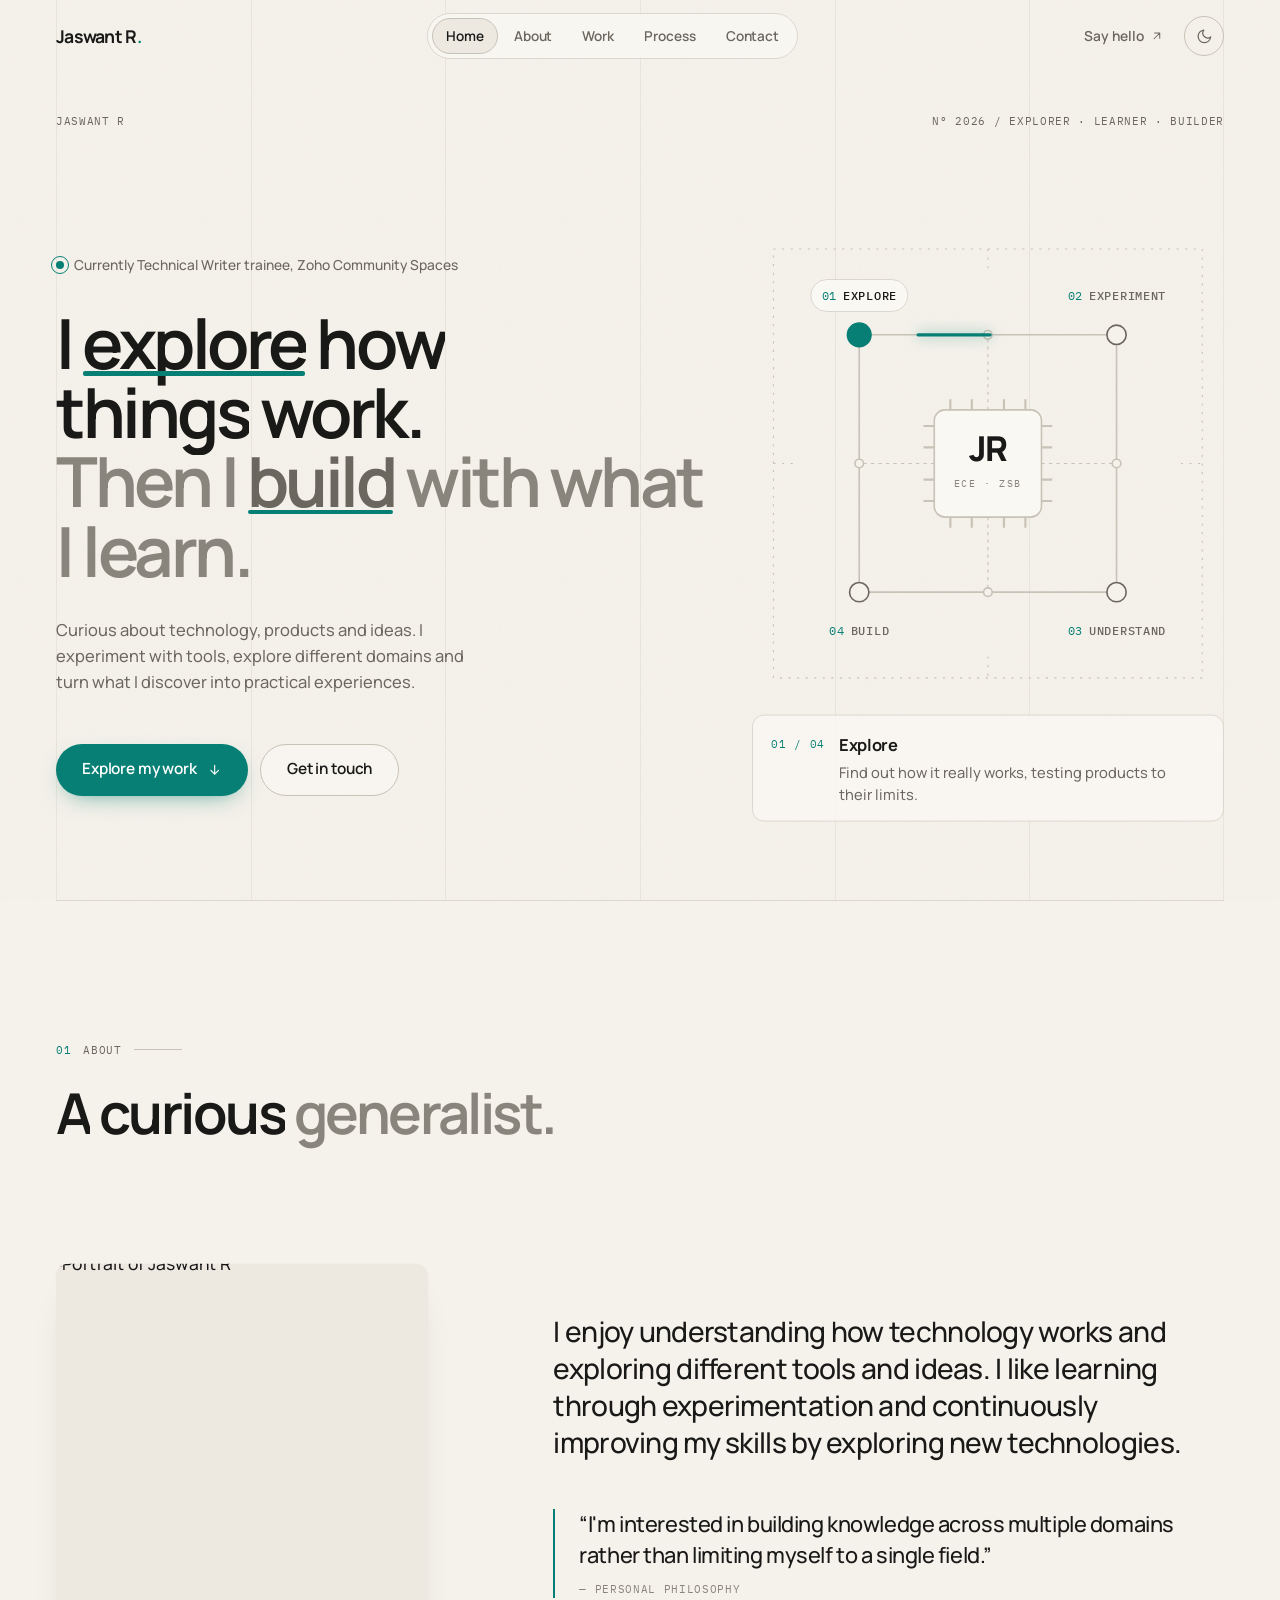
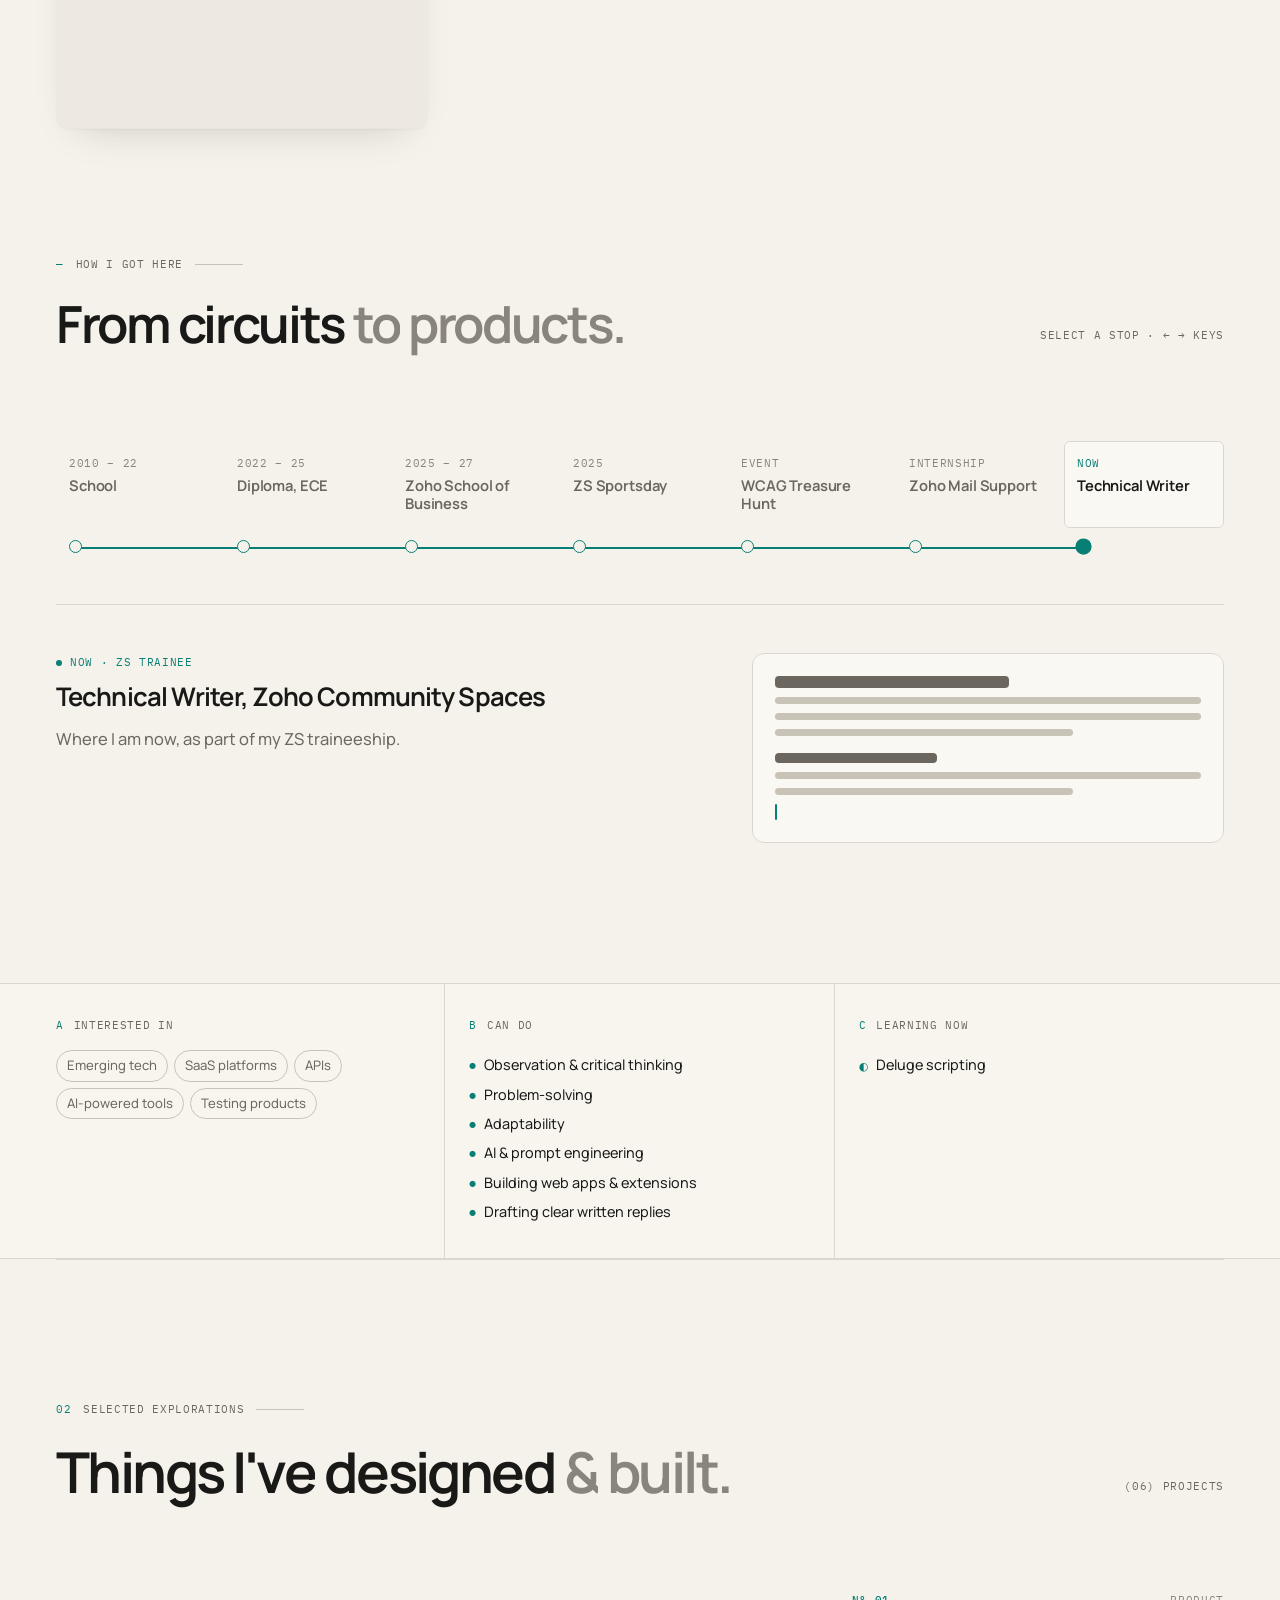
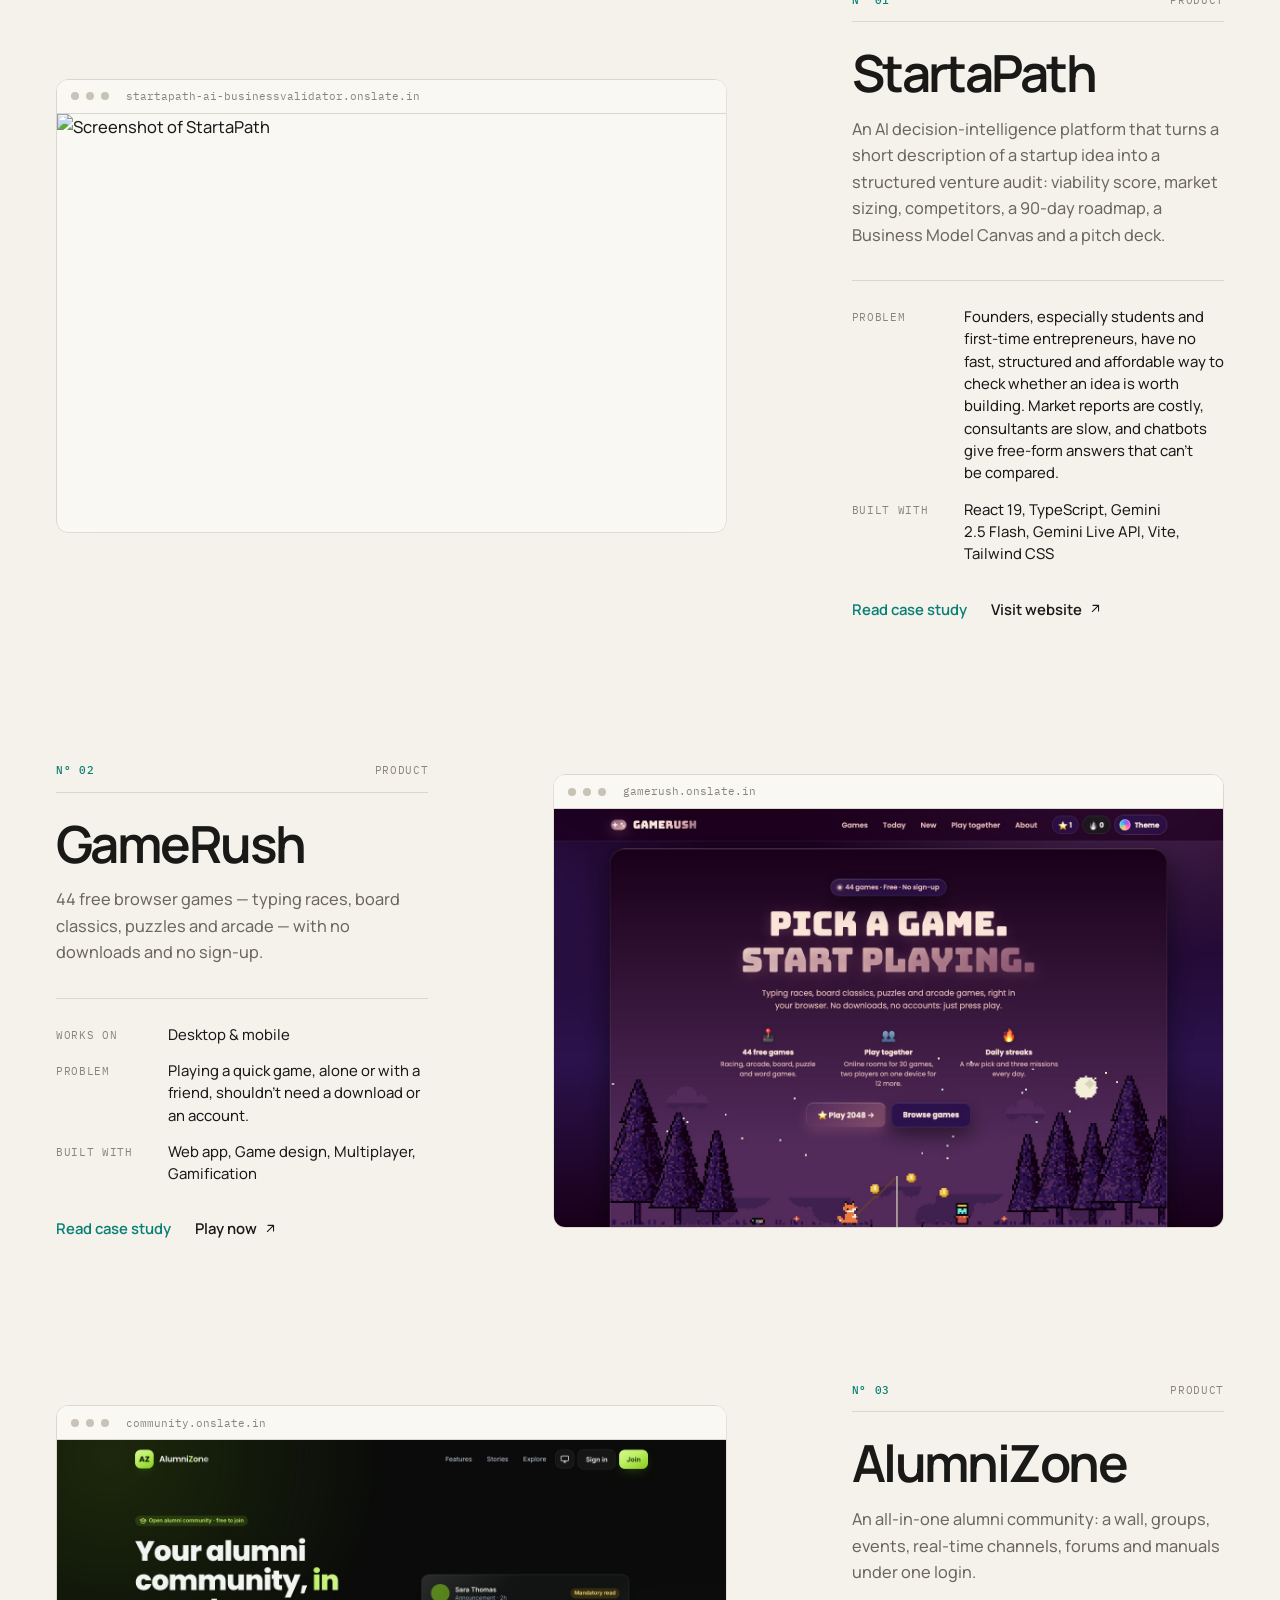
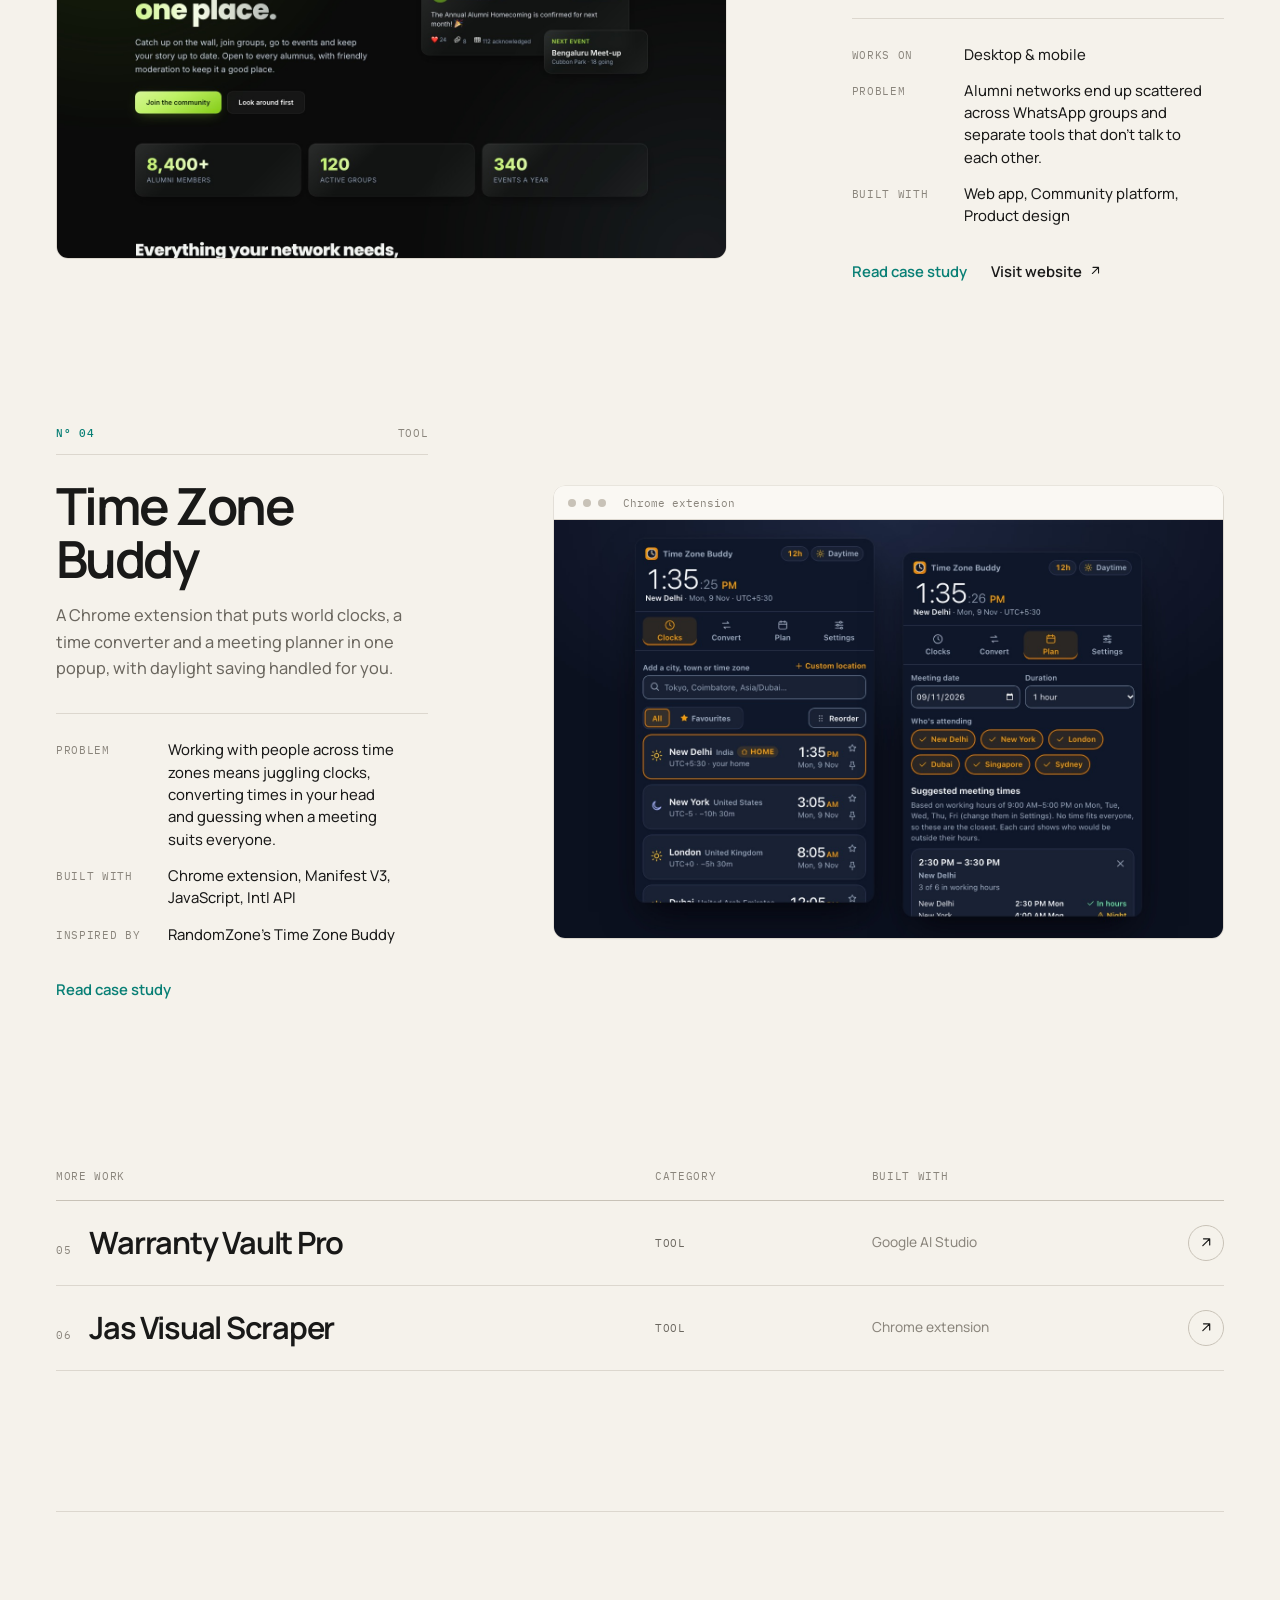
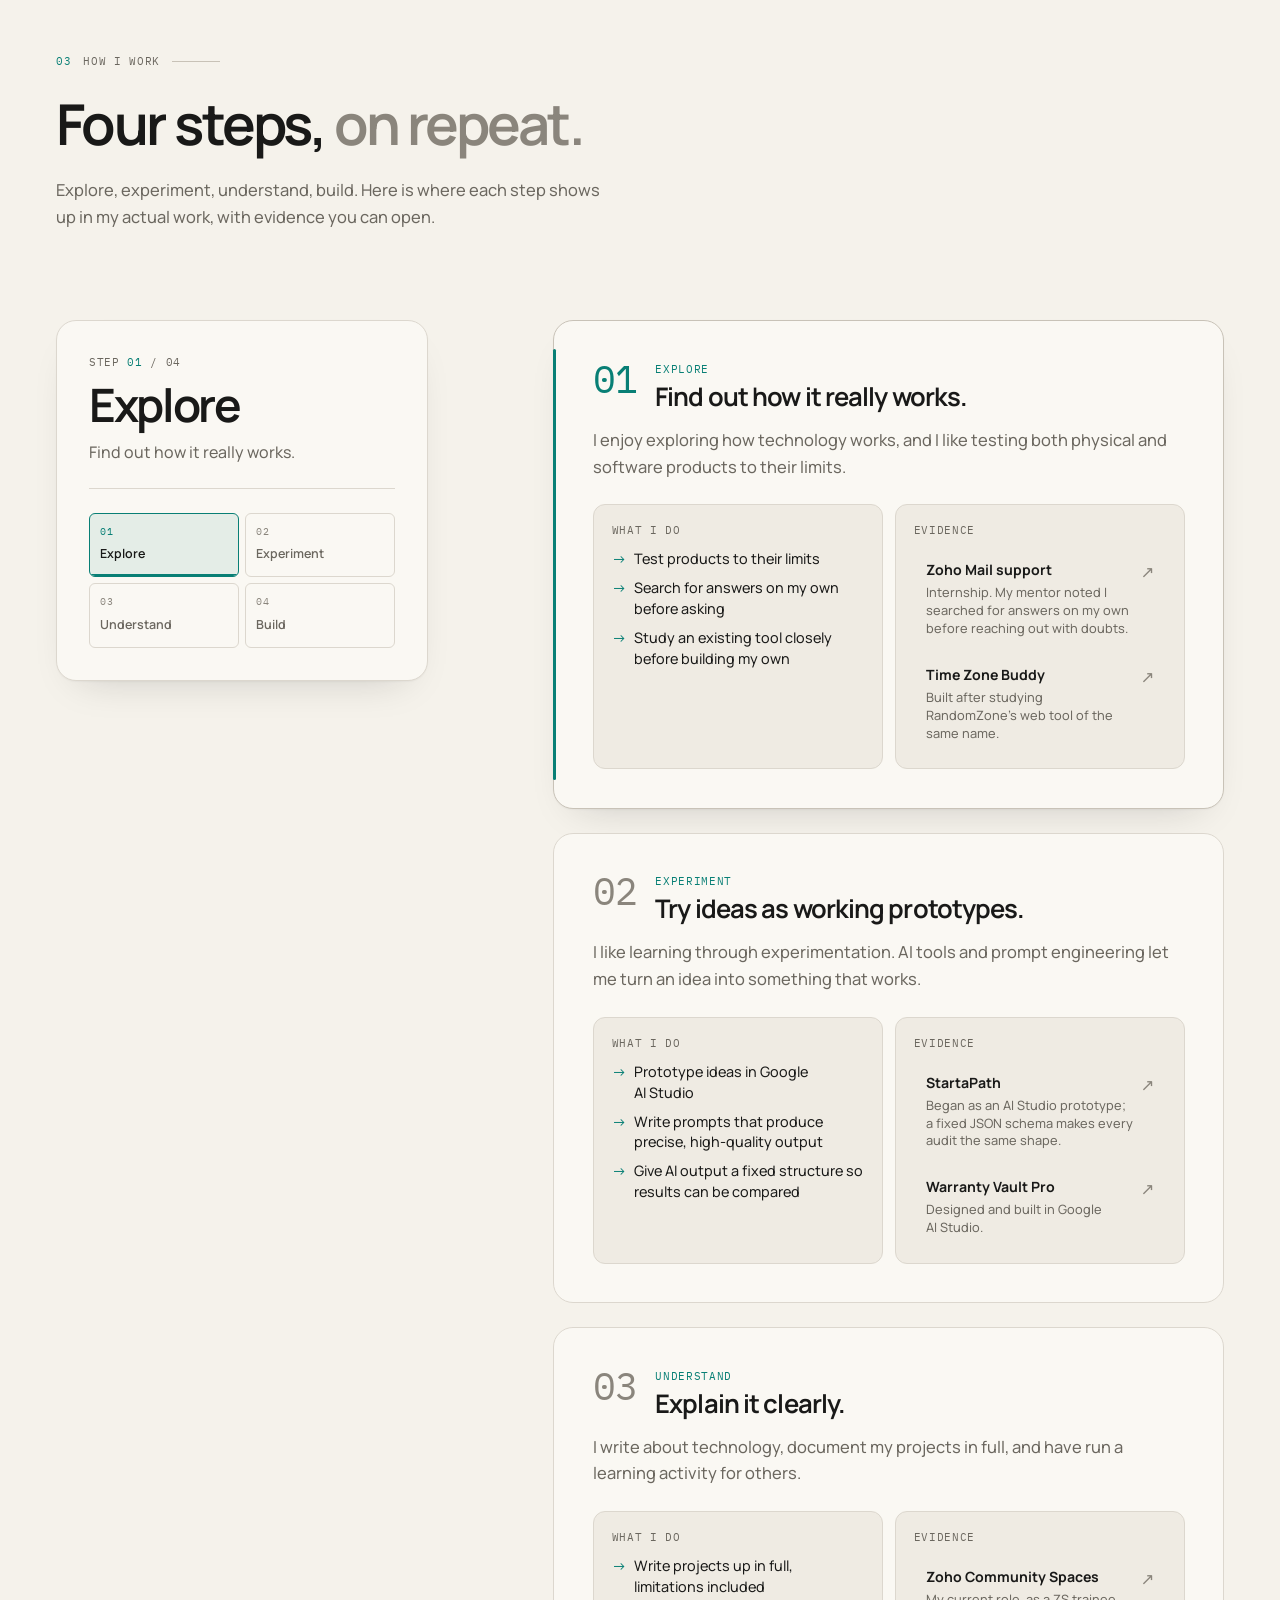
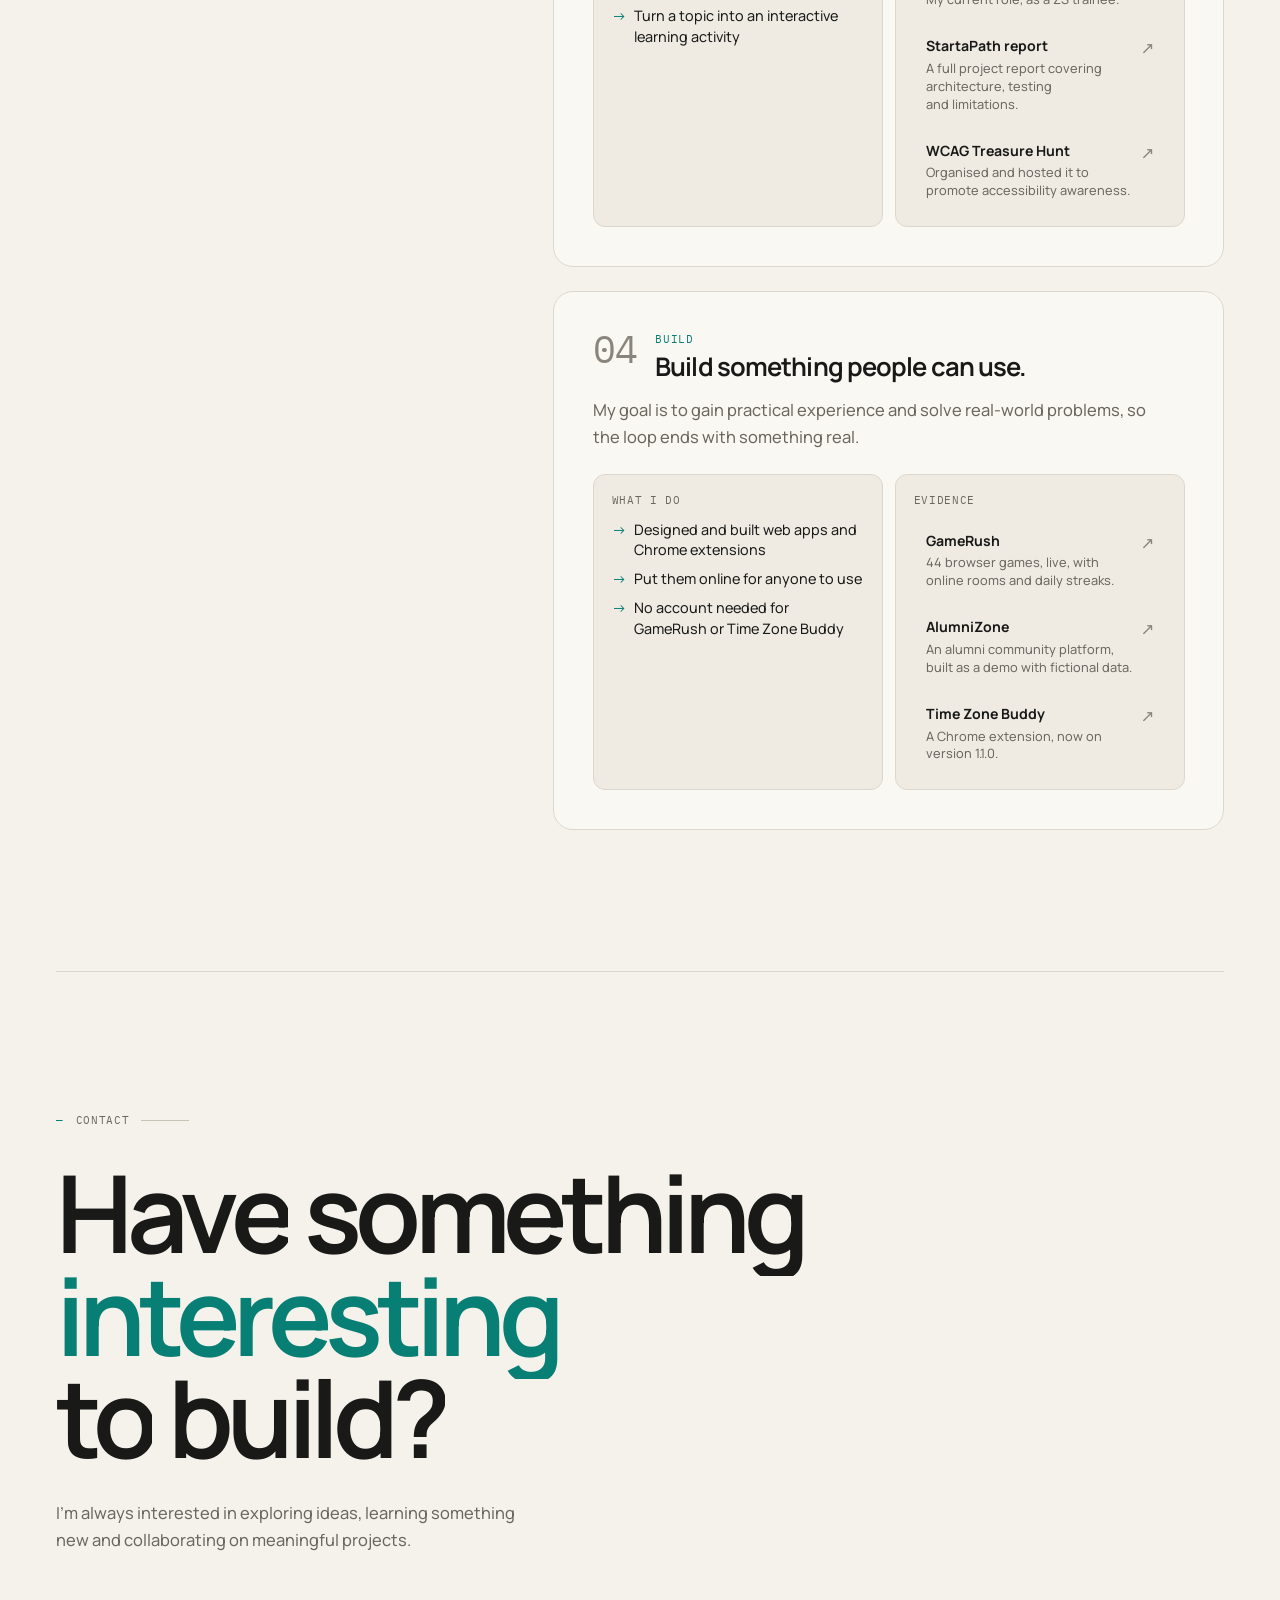
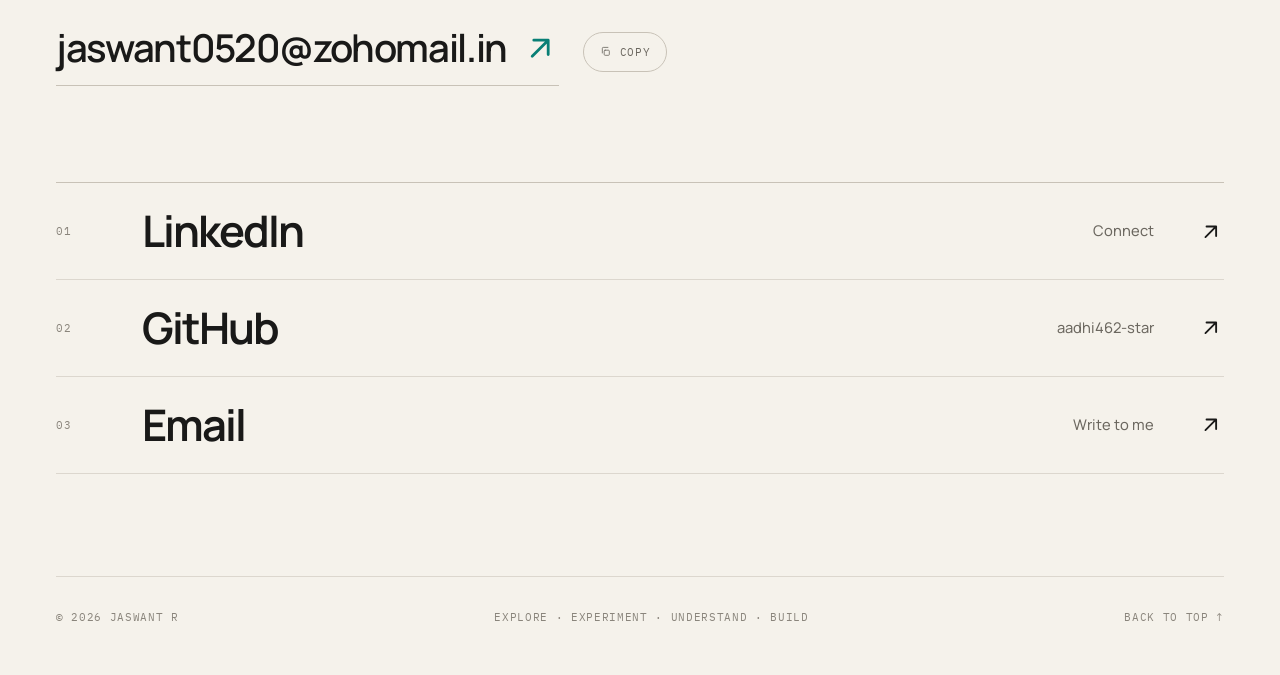
==== index.html @ 911994ec "Merge Journey into About and cut repeated content - Page order is now Hero, About (bio + journey), S" ====
<!DOCTYPE html>
<html lang="en">
<head>
    <meta charset="UTF-8">
    <meta name="viewport" content="width=device-width, initial-scale=1.0">
    <title>Jaswant R — Explorer, learner, builder</title>
    <meta name="description" content="Jaswant R — a curious generalist at Zoho School of Business. I explore how things work, then build with what I learn. Projects, process, journey and contact.">
    <meta name="theme-color" content="#F5F2EB">
    <link rel="canonical" href="https://jaswantrportfolio.onslate.in/">
    <meta property="og:type" content="website">
    <meta property="og:url" content="https://jaswantrportfolio.onslate.in/">
    <meta property="og:title" content="Jaswant R — Explorer, learner, builder">
    <meta property="og:description" content="I explore how things work. Then I build with what I learn.">
    <meta property="og:image" content="https://jaswantrportfolio.onslate.in/Images/gamerush.jpg">
    <meta name="twitter:card" content="summary_large_image">
    <link rel="icon" href="data:image/svg+xml,%3Csvg xmlns='http://www.w3.org/2000/svg' viewBox='0 0 64 64'%3E%3Crect width='64' height='64' rx='14' fill='%23F5F2EB'/%3E%3Ctext x='50%25' y='56%25' text-anchor='middle' dominant-baseline='middle' font-family='Manrope,Arial,sans-serif' font-weight='800' font-size='30' fill='%23191918'%3EJR%3C/text%3E%3Ccircle cx='50' cy='16' r='5' fill='%23087F75'/%3E%3C/svg%3E">
    <link rel="preconnect" href="https://fonts.googleapis.com">
    <link rel="preconnect" href="https://fonts.gstatic.com" crossorigin>
    <link href="https://fonts.googleapis.com/css2?family=Manrope:wght@300..800&family=IBM+Plex+Mono:wght@400;500&display=swap" rel="stylesheet">
    <link rel="stylesheet" href="css/styles.css?v=20261110i">
    <!-- On every deploy: change SITE_VERSION here, the ?v= on the CSS/JS links, and version.json to the same value -->
    <script>
        // The host tells browsers to keep this page for a year, so a returning visitor can be shown an old copy.
        // Ask for version.json (never cached); if it's newer than this page, refetch the page and reload once.
        (function () {
            var SITE_VERSION = '20261110i';
            try {
                fetch('version.json?nc=' + Date.now(), { cache: 'no-store' })
                    .then(function (r) { return r.ok ? r.json() : null; })
                    .then(function (d) {
                        if (!d || !d.v || d.v === SITE_VERSION) return;
                        var key = 'jr-refreshed-' + d.v;
                        if (sessionStorage.getItem(key)) return; // only try once per version
                        sessionStorage.setItem(key, '1');
                        fetch(location.href.split('#')[0], { cache: 'reload' }).finally(function () { location.reload(); });
                    }).catch(function () {});
            } catch (e) {}
        })();
    </script>
    <script>
        document.documentElement.classList.add('js');
        // Light is the default; a saved choice wins
        try { var t = localStorage.getItem('jr-theme'); if (t === 'dark' || t === 'light') document.documentElement.dataset.theme = t; } catch (e) {}
        // Safety net: if main.js fails or is slow, show everything instead of a blank page
        setTimeout(function () { if (!window.__jrReady) document.documentElement.classList.remove('js'); }, 3000);
    </script>
    <script type="application/ld+json">
    {
        "@context": "https://schema.org",
        "@type": "Person",
        "name": "Jaswant R",
        "url": "https://jaswantrportfolio.onslate.in/",
        "email": "mailto:jaswant0520@zohomail.in",
        "affiliation": { "@type": "CollegeOrUniversity", "name": "Zoho School of Business" },
        "sameAs": ["https://www.linkedin.com/in/jaswant-r-0a90192a8/", "https://github.com/aadhi462-star"]
    }
    </script>
</head>
<body>
    <a class="skip-link" href="#work">Skip to work</a>

    <!-- Ambient layers: page-wide column guides, paper grain, pointer spotlight -->
    <div class="ambient" aria-hidden="true">
        <div class="guides container"><i></i><i></i><i></i><i></i><i></i><i></i></div>
        <span class="spotlight"></span>
    </div>

    <!-- First-visit loader -->
    <div class="loader" aria-hidden="true">
        <div class="loader-inner">
            <span class="loader-name">Jaswant R.</span>
            <span class="loader-count mono" id="loader-num">00</span>
        </div>
        <span class="loader-bar"></span>
    </div>

    <!-- ═══ Header ═══ -->
    <header class="site-header">
        <span class="progress" aria-hidden="true"></span>
        <div class="container header-inner">
            <a href="#home" class="wordmark" aria-label="Jaswant R, home">Jaswant R<span>.</span></a>

            <nav class="nav" aria-label="Main">
                <span class="nav-indicator" aria-hidden="true"></span>
                <a href="#home" data-nav="home">Home</a>
                <a href="#about" data-nav="about">About</a>
                <a href="#work" data-nav="work">Work</a>
                <a href="#process" data-nav="process">Process</a>
                <a href="#journal" data-nav="journal" hidden>Journal</a>
                <a href="#contact" data-nav="contact">Contact</a>
            </nav>

            <div class="header-right">
                <a class="header-cta link-line" href="mailto:jaswant0520@zohomail.in">Say hello <svg class="i" viewBox="0 0 24 24" aria-hidden="true"><path d="M7 17 17 7M8 7h9v9"/></svg></a>
                <button class="theme-btn" type="button" aria-label="Switch to dark mode">
                    <svg class="i icon-sun" viewBox="0 0 24 24" aria-hidden="true"><circle cx="12" cy="12" r="4"/><path d="M12 2v2M12 20v2M4.93 4.93l1.41 1.41M17.66 17.66l1.41 1.41M2 12h2M20 12h2M4.93 19.07l1.41-1.41M17.66 6.34l1.41-1.41"/></svg>
                    <svg class="i icon-moon" viewBox="0 0 24 24" aria-hidden="true"><path d="M21 12.8A9 9 0 1 1 11.2 3a7 7 0 0 0 9.8 9.8z"/></svg>
                </button>
                <button class="menu-btn" type="button" aria-label="Open menu" aria-haspopup="dialog">
                    <span></span><span></span>
                </button>
            </div>
        </div>
    </header>

    <!-- Mobile menu -->
    <dialog class="menu" id="menu" aria-label="Menu">
        <div class="menu-top container">
            <span class="wordmark">Jaswant R<span>.</span></span>
            <button class="icon-btn menu-close" type="button" aria-label="Close menu">
                <svg class="i" viewBox="0 0 24 24" aria-hidden="true"><path d="M6 6l12 12M18 6 6 18"/></svg>
            </button>
        </div>
        <nav class="menu-links container" aria-label="Mobile">
            <a href="#home"><span class="mono">01</span>Home</a>
            <a href="#about"><span class="mono">02</span>About</a>
            <a href="#work"><span class="mono">03</span>Work</a>
            <a href="#process"><span class="mono">04</span>Process</a>
            <a href="#journal" hidden><span class="mono">05</span>Journal</a>
            <a href="#contact"><span class="mono">06</span>Contact</a>
        </nav>
        <div class="menu-foot container mono">
            <a href="mailto:jaswant0520@zohomail.in">jaswant0520@zohomail.in</a>
        </div>
    </dialog>

    <main>
        <!-- ═══ Hero ═══ -->
        <section id="home" class="hero" aria-labelledby="hero-title">
            <div class="container hero-grid">
                <div class="hero-meta mono reveal">
                    <span>Jaswant R</span>
                    <span class="hero-meta-right">Nº 2026 / Explorer · Learner · Builder</span>
                </div>

                <div class="hero-copy">
                    <p class="status reveal"><span class="pulse" aria-hidden="true"></span>Currently Technical Writer trainee, Zoho Community Spaces</p>
                    <h1 id="hero-title" class="hero-title" data-split>
                        I <em>explore</em> how things work.<br> <span class="dim">Then I <em>build</em> with what I learn.</span>
                    </h1>
                    <p class="hero-lede reveal">Curious about technology, products and ideas. I experiment with tools, explore different domains and turn what I discover into practical experiences.</p>
                    <div class="hero-ctas reveal">
                        <a href="#work" class="btn btn-accent" data-magnetic>Explore my work
                            <svg class="i" viewBox="0 0 24 24" aria-hidden="true"><path d="M12 5v14M6 13l6 6 6-6"/></svg>
                        </a>
                        <a href="#contact" class="btn btn-line" data-magnetic>Get in touch</a>
                    </div>
                </div>

                <!-- Signature interaction: the working loop. A pulse travels the traces; each node lights in turn.
                     Hover, focus or tap a stage to read about it. -->
                <figure class="loop reveal" data-parallax="0.05">
                    <div class="loop-stage">
                        <svg viewBox="0 0 440 440" aria-hidden="true">
                            <g class="lp-grid"><path d="M20 20h400v400H20z"/><path d="M20 220h20M400 220h20M220 20v20M220 400v20"/></g>
                            <path class="lp-trace" d="M100 100H340V340H100Z"/>
                            <path class="lp-trace thin" d="M220 170V100M270 220H340M220 270V340M170 220H100"/>
                            <circle class="lp-via" cx="220" cy="100" r="4"/><circle class="lp-via" cx="340" cy="220" r="4"/>
                            <circle class="lp-via" cx="220" cy="340" r="4"/><circle class="lp-via" cx="100" cy="220" r="4"/>
                            <path class="lp-pulse" id="lp-pulse" pathLength="100" d="M100 100H340V340H100Z"/>
                            <g class="lp-chip">
                                <rect x="170" y="170" width="100" height="100" rx="10"/>
                                <path d="M185 170v-10M205 170v-10M235 170v-10M255 170v-10M185 270v10M205 270v10M235 270v10M255 270v10M170 185h-10M170 205h-10M170 235h-10M170 255h-10M270 185h10M270 205h10M270 235h10M270 255h10"/>
                                <text x="220" y="218" text-anchor="middle">JR</text>
                                <text x="220" y="242" text-anchor="middle" class="lp-small">ECE · ZSB</text>
                            </g>
                            <circle class="lp-node" data-node="0" cx="100" cy="100" r="9"/>
                            <circle class="lp-node" data-node="1" cx="340" cy="100" r="9"/>
                            <circle class="lp-node" data-node="2" cx="340" cy="340" r="9"/>
                            <circle class="lp-node" data-node="3" cx="100" cy="340" r="9"/>
                        </svg>
                        <!-- Real buttons over the nodes, so the diagram works with keyboard and touch -->
                        <button type="button" class="lp-btn n0" data-stage="0"><span class="mono">01</span> Explore</button>
                        <button type="button" class="lp-btn n1" data-stage="1"><span class="mono">02</span> Experiment</button>
                        <button type="button" class="lp-btn n2" data-stage="2"><span class="mono">03</span> Understand</button>
                        <button type="button" class="lp-btn n3" data-stage="3"><span class="mono">04</span> Build</button>
                    </div>
                    <figcaption class="loop-card" aria-live="polite">
                        <span class="mono loop-card-num" id="loop-num">01 / 04</span>
                        <strong id="loop-title">Explore</strong>
                        <span id="loop-text">Find out how it really works, testing products to their limits.</span>
                    </figcaption>
                </figure>
            </div>
        </section>

        <!-- ═══ About ═══ -->
        <section id="about" class="section" aria-labelledby="about-title">
            <div class="container">
                <header class="section-head">
                    <p class="section-index mono reveal"><span>01</span> About</p>
                    <h2 id="about-title" class="section-title" data-split>A curious <span class="dim">generalist.</span></h2>
                </header>

                <div class="about">
                    <figure class="portrait reveal">
                        <div class="portrait-frame" data-parallax="-0.04">
                            <img src="Images/User%20Original%20from%20Zoho%20Cliq.png" alt="Portrait of Jaswant R" width="400" height="400" loading="lazy">
                        </div>
                        <figcaption class="mono">Jaswant R. — ECE → Business</figcaption>
                    </figure>

                    <div class="about-body">
                        <p class="about-lead reveal">I enjoy understanding how technology works and exploring different tools and ideas. I like learning through experimentation and continuously improving my skills by exploring new technologies.</p>
                        <blockquote class="philosophy reveal">
                            <p>“I'm interested in building knowledge across multiple domains rather than limiting myself to a single field.”</p>
                            <footer class="mono">— Personal philosophy</footer>
                        </blockquote>
                    </div>
                </div>

                <div id="journey" class="about-journey" aria-labelledby="journey-title">
                    <header class="section-head sub-head">
                        <p class="section-index mono reveal"><span>—</span> How I got here</p>
                        <h3 id="journey-title" class="section-title" data-split>From circuits <span class="dim">to products.</span></h3>
                        <p class="section-note mono reveal">Select a stop · ← → keys</p>
                    </header>

                    <div class="journey reveal">
                        <div class="jr-track-wrap">
                            <div class="jr-track" role="tablist" aria-label="Journey stops">
                                <button role="tab" id="jt-0" aria-controls="jp-0" class="jr-stop"><span class="mono">2010 – 22</span><strong>School</strong></button>
                                <button role="tab" id="jt-1" aria-controls="jp-1" class="jr-stop"><span class="mono">2022 – 25</span><strong>Diploma, ECE</strong></button>
                                <button role="tab" id="jt-2" aria-controls="jp-2" class="jr-stop"><span class="mono">2025 – 27</span><strong>Zoho School of Business</strong></button>
                                <button role="tab" id="jt-3" aria-controls="jp-3" class="jr-stop"><span class="mono">2025</span><strong>ZS Sportsday</strong></button>
                                <button role="tab" id="jt-4" aria-controls="jp-4" class="jr-stop"><span class="mono">Event</span><strong>WCAG Treasure Hunt</strong></button>
                                <button role="tab" id="jt-5" aria-controls="jp-5" class="jr-stop"><span class="mono">Internship</span><strong>Zoho Mail Support</strong></button>
                                <button role="tab" id="jt-6" aria-controls="jp-6" class="jr-stop now"><span class="mono">Now</span><strong>Technical Writer</strong></button>
                            </div>
                            <span class="jr-line" aria-hidden="true"><span class="jr-line-fill" id="jr-fill"></span></span>
                        </div>

                        <div class="jr-panels">
                            <article class="jr-panel" role="tabpanel" id="jp-0" aria-labelledby="jt-0">
                                <div class="jr-main">
                                    <p class="jr-kicker mono">Education · 2010 – 2022</p>
                                    <h3>NSN Matriculation Higher Secondary School</h3>
                                    <p>Completed primary and secondary education, laying the foundation for future academic and personal growth.</p>
                                </div>
                                <div class="jr-visual v-books" aria-hidden="true"><span></span><span></span><span></span><span></span><span></span></div>
                            </article>
                            <article class="jr-panel" role="tabpanel" id="jp-1" aria-labelledby="jt-1">
                                <div class="jr-main">
                                    <p class="jr-kicker mono">Education · 2022 – 2025</p>
                                    <h3>Diploma in Electronics &amp; Communication Engineering</h3>
                                    <p>Foundational knowledge in electronic circuits and communication systems, plus practical technical skills through academic projects and hands-on learning.</p>
                                </div>
                                <div class="jr-visual v-signal" aria-hidden="true">
                                    <svg viewBox="0 0 240 90"><path class="sig-grid" d="M0 45h240"/><path class="sig" d="M0 45 C20 5, 40 5, 60 45 S100 85, 120 45 S160 5, 180 45 S220 85, 240 45"/><path class="sig sq" d="M0 75h30v-20h30v20h30v-20h30v20h30v-20h30v20h30"/></svg>
                                </div>
                            </article>
                            <article class="jr-panel" role="tabpanel" id="jp-2" aria-labelledby="jt-2">
                                <div class="jr-main">
                                    <p class="jr-kicker mono">Education · 2025 – 2027</p>
                                    <h3>Zoho School of Business</h3>
                                    <p>Fundamental business concepts, while developing skills in analysis, communication and practical problem-solving through real-world applications.</p>
                                </div>
                                <div class="jr-visual v-shift" aria-hidden="true"><span class="mono">ECE</span><i></i><span class="mono">Business</span></div>
                            </article>
                            <article class="jr-panel" role="tabpanel" id="jp-3" aria-labelledby="jt-3">
                                <div class="jr-main">
                                    <p class="jr-kicker mono">Event · 2025 · Organiser &amp; host</p>
                                    <h3>ZS Sportsday 2025</h3>
                                    <p>Organised and hosted the ZS Sportsday event, managing logistics, vendor relations and the overall participant experience.</p>
                                </div>
                                <ul class="jr-visual v-runsheet mono" aria-label="Responsibilities">
                                    <li><span class="tick" aria-hidden="true"></span>Organising</li>
                                    <li><span class="tick" aria-hidden="true"></span>Logistics</li>
                                    <li><span class="tick" aria-hidden="true"></span>Vendor relations</li>
                                    <li><span class="tick" aria-hidden="true"></span>Participant experience</li>
                                    <li><span class="tick" aria-hidden="true"></span>Hosting</li>
                                </ul>
                            </article>
                            <article class="jr-panel" role="tabpanel" id="jp-4" aria-labelledby="jt-4">
                                <div class="jr-main">
                                    <p class="jr-kicker mono">Awareness game · Organiser &amp; host</p>
                                    <h3>WCAG Treasure Hunt</h3>
                                    <p>Organised and hosted the WCAG Treasure Hunt, promoting accessibility awareness and engaging participants in interactive learning activities.</p>
                                </div>
                                <div class="jr-visual v-clues" aria-hidden="true">
                                    <span><b class="mono">P</b>Perceivable</span><span><b class="mono">O</b>Operable</span>
                                    <span><b class="mono">U</b>Understandable</span><span><b class="mono">R</b>Robust</span>
                                </div>
                            </article>
                            <article class="jr-panel jr-panel-wide" role="tabpanel" id="jp-5" aria-labelledby="jt-5">
                                <div class="jr-main">
                                    <p class="jr-kicker mono">Internship · Customer support</p>
                                    <h3>Intern, Zoho Mail Support</h3>
                                    <ul class="jr-points">
                                        <li>Supported customers and troubleshot their Zoho Mail accounts</li>
                                        <li>Handled support tickets on time and completed every ticket in my bin before ending the day</li>
                                        <li>Drafted replies to customers</li>
                                        <li>Searched for answers on my own before reaching out with doubts</li>
                                    </ul>
                                </div>
                                <figure class="testimonial">
                                    <span class="quote-mark" aria-hidden="true">“</span>
                                    <blockquote>
                                        <p>Jaswant was very much proactive and showed his interest in learning new things right from day one. He consistently handled support tickets on time and ensured that all tickets in his bin were completed before ending the day. His drafting skills were also very good, and he showed curiosity about the product. He always made an effort to search for answers on his own before reaching out with any doubts, which was truly impressive.</p>
                                    </blockquote>
                                    <figcaption>
                                        <span class="avatar" aria-hidden="true">GD</span>
                                        <span><strong>Gopinath D.</strong><span class="mono">Zoho Mail Lead, Technical Support · My mentor during the internship</span></span>
                                    </figcaption>
                                </figure>
                            </article>
                            <article class="jr-panel" role="tabpanel" id="jp-6" aria-labelledby="jt-6">
                                <div class="jr-main">
                                    <p class="jr-kicker mono"><span class="tag-now">Now</span> · ZS trainee</p>
                                    <h3>Technical Writer, Zoho Community Spaces</h3>
                                    <p>Where I am now, as part of my ZS traineeship.</p>
                                </div>
                                <div class="jr-visual v-doc" aria-hidden="true">
                                    <span class="doc-h"></span><span></span><span></span><span class="short"></span>
                                    <span class="doc-h2"></span><span></span><span class="short"></span><span class="doc-caret"></span>
                                </div>
                            </article>
                        </div>
                    </div>
                </div>
            </div>
        </section>

        <!-- ═══ Snapshot ═══ -->
        <section id="snapshot" class="snapshot" aria-label="Personal snapshot">
            <div class="container">
                <dl class="snap-grid">
                    <div class="snap reveal">
                        <dt class="mono"><span>A</span> Interested in</dt>
                        <dd><ul class="snap-tags"><li>Emerging tech</li><li>SaaS platforms</li><li>APIs</li><li>AI-powered tools</li><li>Testing products</li></ul></dd>
                    </div>
                    <div class="snap reveal">
                        <dt class="mono"><span>B</span> Can do</dt>
                        <dd><ul class="snap-list">
                            <li>Observation &amp; critical thinking</li>
                            <li>Problem-solving</li>
                            <li>Adaptability</li>
                            <li>AI &amp; prompt engineering</li>
                            <li>Building web apps &amp; extensions</li>
                            <li>Drafting clear written replies</li>
                        </ul></dd>
                    </div>
                    <div class="snap reveal">
                        <dt class="mono"><span>C</span> Learning now</dt>
                        <dd><ul class="snap-list learning">
                            <li>Deluge scripting</li>
                        </ul></dd>
                    </div>
                </dl>
            </div>
        </section>

        <!-- ═══ Work ═══ -->
        <section id="work" class="section" aria-labelledby="work-title">
            <div class="container">
                <header class="section-head">
                    <p class="section-index mono reveal"><span>02</span> Selected explorations</p>
                    <h2 id="work-title" class="section-title" data-split>Things I've designed <span class="dim">&amp; built.</span></h2>
                    <p class="section-note mono reveal" id="work-count"></p>
                </header>

                <div class="cases" id="cases"></div>

                <div class="index-wrap" id="index-wrap">
                    <div class="index-head mono reveal">
                        <span>More work</span><span>Category</span><span class="ih-tags">Built with</span><span></span>
                    </div>
                    <ol class="index" id="index"></ol>
                </div>
                <div class="empty-state reveal" id="empty-state" hidden>
                    <p class="mono">Nº 00</p>
                    <p>New work is on the bench. Check back soon.</p>
                </div>
            </div>
            <div class="index-preview" aria-hidden="true"><div class="index-preview-inner"></div></div>
        </section>

        <!-- ═══ Process ═══ -->
        <section id="process" class="section process" aria-labelledby="process-title">
            <div class="container">
                <header class="section-head">
                    <p class="section-index mono reveal"><span>03</span> How I work</p>
                    <h2 id="process-title" class="section-title" data-split>Four steps, <span class="dim">on repeat.</span></h2>
                    <p class="section-lede reveal">Explore, experiment, understand, build. Here is where each step shows up in my actual work, with evidence you can open.</p>
                </header>

                <div class="process-grid">
                    <!-- Sticky summary (desktop): follows the step in view; stage buttons jump to a step -->
                    <aside class="pv" aria-label="Process steps">
                        <div class="pv-inner">
                            <p class="pv-kicker mono">Step <span id="pv-num">01</span> / 04</p>
                            <p class="pv-name" id="pv-name">Explore</p>
                            <p class="pv-line" id="pv-line">Find out how it really works.</p>
                            <ol class="pv-nav">
                                <li><button type="button" data-goto-step="0"><span class="mono">01</span>Explore</button></li>
                                <li><button type="button" data-goto-step="1"><span class="mono">02</span>Experiment</button></li>
                                <li><button type="button" data-goto-step="2"><span class="mono">03</span>Understand</button></li>
                                <li><button type="button" data-goto-step="3"><span class="mono">04</span>Build</button></li>
                            </ol>
                        </div>
                    </aside>

                    <ol class="steps">
                        <li class="step" id="step-0" data-step-i="0">
                            <header class="step-head">
                                <span class="step-num mono">01</span>
                                <div>
                                    <p class="step-kicker mono">Explore</p>
                                    <h3>Find out how it really works.</h3>
                                </div>
                            </header>
                            <p class="step-text">I enjoy exploring how technology works, and I like testing both physical and software products to their limits.</p>
                            <div class="step-cols">
                                <div class="step-box">
                                    <p class="mono">What I do</p>
                                    <ul class="step-list">
                                        <li>Test products to their limits</li>
                                        <li>Search for answers on my own before asking</li>
                                        <li>Study an existing tool closely before building my own</li>
                                    </ul>
                                </div>
                                <div class="step-box">
                                    <p class="mono">Evidence</p>
                                    <ul class="step-evidence">
                                        <li><button type="button" data-journey="5"><strong>Zoho Mail support</strong><span>Internship. My mentor noted I searched for answers on my own before reaching out with doubts.</span></button></li>
                                        <li><button type="button" data-open="time-zone-buddy"><strong>Time Zone Buddy</strong><span>Built after studying RandomZone's web tool of the same name.</span></button></li>
                                    </ul>
                                </div>
                            </div>
                                                    </li>

                        <li class="step" id="step-1" data-step-i="1">
                            <header class="step-head">
                                <span class="step-num mono">02</span>
                                <div>
                                    <p class="step-kicker mono">Experiment</p>
                                    <h3>Try ideas as working prototypes.</h3>
                                </div>
                            </header>
                            <p class="step-text">I like learning through experimentation. AI tools and prompt engineering let me turn an idea into something that works.</p>
                            <div class="step-cols">
                                <div class="step-box">
                                    <p class="mono">What I do</p>
                                    <ul class="step-list">
                                        <li>Prototype ideas in Google AI Studio</li>
                                        <li>Write prompts that produce precise, high-quality output</li>
                                        <li>Give AI output a fixed structure so results can be compared</li>
                                    </ul>
                                </div>
                                <div class="step-box">
                                    <p class="mono">Evidence</p>
                                    <ul class="step-evidence">
                                        <li><button type="button" data-open="startapath"><strong>StartaPath</strong><span>Began as an AI Studio prototype; a fixed JSON schema makes every audit the same shape.</span></button></li>
                                        <li><button type="button" data-open="warranty-vault-pro"><strong>Warranty Vault Pro</strong><span>Designed and built in Google AI Studio.</span></button></li>
                                    </ul>
                                </div>
                            </div>
                                                    </li>

                        <li class="step" id="step-2" data-step-i="2">
                            <header class="step-head">
                                <span class="step-num mono">03</span>
                                <div>
                                    <p class="step-kicker mono">Understand</p>
                                    <h3>Explain it clearly.</h3>
                                </div>
                            </header>
                            <p class="step-text">I write about technology, document my projects in full, and have run a learning activity for others.</p>
                            <div class="step-cols">
                                <div class="step-box">
                                    <p class="mono">What I do</p>
                                    <ul class="step-list">
                                        <li>Write projects up in full, limitations included</li>
                                        <li>Turn a topic into an interactive learning activity</li>
                                    </ul>
                                </div>
                                <div class="step-box">
                                    <p class="mono">Evidence</p>
                                    <ul class="step-evidence">
                                        <li><button type="button" data-journey="6"><strong>Zoho Community Spaces</strong><span>My current role, as a ZS trainee.</span></button></li>
                                        <li><button type="button" data-open="startapath"><strong>StartaPath report</strong><span>A full project report covering architecture, testing and limitations.</span></button></li>
                                        <li><button type="button" data-journey="4"><strong>WCAG Treasure Hunt</strong><span>Organised and hosted it to promote accessibility awareness.</span></button></li>
                                    </ul>
                                </div>
                            </div>
                                                    </li>

                        <li class="step" id="step-3" data-step-i="3">
                            <header class="step-head">
                                <span class="step-num mono">04</span>
                                <div>
                                    <p class="step-kicker mono">Build</p>
                                    <h3>Build something people can use.</h3>
                                </div>
                            </header>
                            <p class="step-text">My goal is to gain practical experience and solve real-world problems, so the loop ends with something real.</p>
                            <div class="step-cols">
                                <div class="step-box">
                                    <p class="mono">What I do</p>
                                    <ul class="step-list">
                                        <li>Designed and built web apps and Chrome extensions</li>
                                        <li>Put them online for anyone to use</li>
                                        <li>No account needed for GameRush or Time Zone Buddy</li>
                                    </ul>
                                </div>
                                <div class="step-box">
                                    <p class="mono">Evidence</p>
                                    <ul class="step-evidence">
                                        <li><button type="button" data-open="gamerush"><strong>GameRush</strong><span>44 browser games, live, with online rooms and daily streaks.</span></button></li>
                                        <li><button type="button" data-open="alumnizone"><strong>AlumniZone</strong><span>An alumni community platform, built as a demo with fictional data.</span></button></li>
                                        <li><button type="button" data-open="time-zone-buddy"><strong>Time Zone Buddy</strong><span>A Chrome extension, now on version 1.1.0.</span></button></li>
                                    </ul>
                                </div>
                            </div>
                                                    </li>
                    </ol>
                </div>
            </div>
        </section>
        <!-- ═══ Journal (appears once js/journal.js has entries) ═══ -->
        <section id="journal" class="section" aria-labelledby="journal-title" hidden>
            <div class="container">
                <header class="section-head">
                    <p class="section-index mono reveal"><span>04</span> Thinking out loud</p>
                    <h2 id="journal-title" class="section-title" data-split>Notes from <span class="dim">the bench.</span></h2>
                    <p class="section-note mono reveal" id="journal-count"></p>
                </header>
                <ol class="journal" id="journal-list"></ol>
            </div>
        </section>

        <!-- ═══ Contact ═══ -->
        <section id="contact" class="section contact" aria-labelledby="contact-title">
            <div class="container">
                <p class="section-index mono reveal"><span>—</span> Contact</p>
                <h2 id="contact-title" class="contact-title" data-split>Have something <span class="accent-word">interesting</span> to build?</h2>
                <p class="contact-lede reveal">I'm always interested in exploring ideas, learning something new and collaborating on meaningful projects.</p>

                <div class="contact-email reveal">
                    <a href="mailto:jaswant0520@zohomail.in" class="email-link" data-magnetic>
                        <span>jaswant0520@zohomail.in</span>
                        <svg class="i" viewBox="0 0 24 24" aria-hidden="true"><path d="M7 17 17 7M8 7h9v9"/></svg>
                    </a>
                    <button type="button" class="copy-btn mono" data-email="jaswant0520@zohomail.in">
                        <svg class="i" viewBox="0 0 24 24" aria-hidden="true"><rect x="9" y="9" width="11" height="11" rx="2"/><path d="M5 15V5a2 2 0 0 1 2-2h10"/></svg>
                        <span class="copy-label">Copy</span>
                    </button>
                </div>

                <ul class="contact-links">
                    <li class="reveal">
                        <a href="https://www.linkedin.com/in/jaswant-r-0a90192a8/" target="_blank" rel="noopener">
                            <span class="mono">01</span><span class="cl-name">LinkedIn</span><span class="cl-hint">Connect</span>
                            <svg class="i" viewBox="0 0 24 24" aria-hidden="true"><path d="M7 17 17 7M8 7h9v9"/></svg>
                        </a>
                    </li>
                    <li class="reveal">
                        <a href="https://github.com/aadhi462-star" target="_blank" rel="noopener">
                            <span class="mono">02</span><span class="cl-name">GitHub</span><span class="cl-hint">aadhi462-star</span>
                            <svg class="i" viewBox="0 0 24 24" aria-hidden="true"><path d="M7 17 17 7M8 7h9v9"/></svg>
                        </a>
                    </li>
                    <li class="reveal">
                        <a href="mailto:jaswant0520@zohomail.in">
                            <span class="mono">03</span><span class="cl-name">Email</span><span class="cl-hint">Write to me</span>
                            <svg class="i" viewBox="0 0 24 24" aria-hidden="true"><path d="M7 17 17 7M8 7h9v9"/></svg>
                        </a>
                    </li>
                </ul>
            </div>
        </section>
    </main>

    <footer class="footer container mono">
        <span>© <span id="year"></span> Jaswant R</span>
        <span class="footer-mid">Explore · Experiment · Understand · Build</span>
        <a href="#home" class="link-line">Back to top ↑</a>
    </footer>

    <!-- Case study sheet -->
    <dialog class="sheet" id="sheet" aria-labelledby="sheet-title">
        <div class="sheet-bar">
            <span class="mono" id="sheet-count"></span>
            <button class="icon-btn sheet-close" type="button" aria-label="Close case study">
                <svg class="i" viewBox="0 0 24 24" aria-hidden="true"><path d="M6 6l12 12M18 6 6 18"/></svg>
            </button>
        </div>
        <article class="sheet-body" id="sheet-body" tabindex="-1"></article>
        <div class="sheet-nav">
            <button type="button" data-step="-1"><span class="mono">← Prev</span><span class="sheet-nav-title" id="prev-title"></span></button>
            <button type="button" data-step="1"><span class="mono">Next →</span><span class="sheet-nav-title" id="next-title"></span></button>
        </div>
    </dialog>

    <div class="toast mono" id="toast" role="status" aria-live="polite"></div>

    <script src="js/projects.js?v=20261110i"></script>
    <script src="js/journal.js?v=20261110i"></script>
    <script src="js/main.js?v=20261110i"></script>
</body>
</html>
---- css/styles.css ----
/* ════════════════════════════════════════════════════════════
   Jaswant R — personal site
   A personal workspace: warm ivory paper, near-black ink, teal accent.
   Manrope (text) · IBM Plex Mono (labels & annotations)
   12-column grid · 8px spacing scale · hairline borders.
   Light is the primary theme; dark is its complement.
   ════════════════════════════════════════════════════════════ */

:root {
    /* Colour — light (primary) */
    --bg: #F5F2EB;
    --bg-2: #EFEBE3;
    --surface: #EDE9E1;
    --card: #FAF8F3;
    --text: #191918;
    --muted: #6B675F;
    --dim: #8A857C;
    --line: #DCD7CE;
    --line-2: #C8C2B7;
    --accent: #087F75;
    --accent-ink: #FFFFFF;
    --accent-soft: rgba(8, 127, 117, .09);
    --shadow: 0 1px 2px rgba(25, 25, 24, .04), 0 18px 40px -24px rgba(25, 25, 24, .22);
    --grain: .045;
    --spot: rgba(8, 127, 117, .07);

    /* Type */
    --sans: 'Manrope', ui-sans-serif, system-ui, -apple-system, 'Segoe UI', sans-serif;
    --mono: 'IBM Plex Mono', ui-monospace, SFMono-Regular, Menlo, monospace;
    --fs-display: clamp(2.6rem, 5.4vw, 5.5rem);
    --fs-h2: clamp(2rem, 4.4vw, 3.9rem);
    --fs-h3: clamp(1.35rem, 2vw, 1.75rem);
    --fs-lede: clamp(1.03rem, 1.25vw, 1.18rem);
    --fs-meta: .7rem;

    /* Space (8px scale) */
    --s1: 8px; --s2: 16px; --s3: 24px; --s4: 32px; --s5: 48px; --s6: 64px; --s7: 96px; --s8: 128px;
    --gutter: clamp(16px, 2vw, 28px);
    --pad: clamp(20px, 4.5vw, 56px);
    --max: 1360px;
    --section: clamp(88px, 11vw, 160px);

    /* Shape & motion */
    --r-sm: 6px; --r: 12px; --r-lg: 20px;
    --ease: cubic-bezier(.2, .7, .1, 1);
    --ease-out: cubic-bezier(.16, 1, .3, 1);

    color-scheme: light;
}

/* Dark — deep charcoal, warm off-white, the same teal brightened for contrast */
:root[data-theme="dark"] {
    --bg: #121312;
    --bg-2: #171918;
    --surface: #1C1F1E;
    --card: #191B1A;
    --text: #EEEAE2;
    --muted: #A39F97;
    --dim: #77736C;
    --line: #2A2D2B;
    --line-2: #3B3F3C;
    --accent: #3CC2B1;
    --accent-ink: #062320;
    --accent-soft: rgba(60, 194, 177, .12);
    --shadow: 0 1px 2px rgba(0, 0, 0, .3), 0 18px 40px -24px rgba(0, 0, 0, .7);
    --grain: .06;
    --spot: rgba(60, 194, 177, .07);
    color-scheme: dark;
}

/* ─── Reset & base ───────────────────────────────────────── */
*, *::before, *::after { box-sizing: border-box; margin: 0; padding: 0; }
html { scroll-behavior: smooth; scroll-padding-top: 88px; -webkit-text-size-adjust: 100%; }
body {
    background: var(--bg);
    color: var(--text);
    font-family: var(--sans);
    font-size: 16.5px;
    line-height: 1.62;
    font-weight: 450;
    -webkit-font-smoothing: antialiased;
    overflow-x: clip;
    text-wrap: pretty;
}
img, svg { display: block; max-width: 100%; }
a { color: inherit; text-decoration: none; }
ul, ol { list-style: none; }
button { font: inherit; color: inherit; background: none; border: 0; cursor: pointer; }
h1, h2, h3 { font-weight: 600; letter-spacing: -0.03em; line-height: 1.05; text-wrap: balance; }
em { font-style: normal; }
[hidden] { display: none !important; }
::selection { background: var(--accent); color: var(--accent-ink); }
:focus-visible { outline: 2px solid var(--accent); outline-offset: 3px; border-radius: 6px; }

.container { width: 100%; max-width: var(--max); margin-inline: auto; padding-inline: var(--pad); }
.mono {
    font-family: var(--mono);
    font-size: var(--fs-meta);
    font-weight: 400;
    letter-spacing: .06em;
    text-transform: uppercase;
}
.dim { color: var(--dim); }
.i { width: 1em; height: 1em; fill: none; stroke: currentColor; stroke-width: 1.75; stroke-linecap: round; stroke-linejoin: round; flex-shrink: 0; }

.skip-link {
    position: fixed; left: 16px; top: -80px; z-index: 300;
    background: var(--accent); color: var(--accent-ink);
    padding: 10px 16px; border-radius: var(--r-sm); font-weight: 600;
}
.skip-link:focus { top: 16px; }

/* Underline that draws in on hover */
.link-line { position: relative; display: inline-flex; align-items: center; gap: 6px; }
.link-line::after {
    content: ""; position: absolute; left: 0; right: 0; bottom: -3px; height: 1px;
    background: currentColor; transform: scaleX(0); transform-origin: right; transition: transform .45s var(--ease);
}
.link-line:hover::after, .link-line:focus-visible::after { transform: scaleX(1); transform-origin: left; }

/* ─── Ambient layers ─────────────────────────────────────── */
.ambient { position: fixed; inset: 0; z-index: -1; pointer-events: none; }
.guides {
    position: absolute; inset: 0; margin-inline: auto;
    display: grid; grid-template-columns: repeat(6, 1fr);
}
.guides i { border-left: 1px solid var(--line); opacity: .5; }
.guides i:last-child { border-right: 1px solid var(--line); }
/* Paper grain (a tiny SVG noise tile) */
.ambient::after {
    content: ""; position: absolute; inset: 0; opacity: var(--grain);
    background-image: url("data:image/svg+xml,%3Csvg xmlns='http://www.w3.org/2000/svg' width='180' height='180'%3E%3Cfilter id='n'%3E%3CfeTurbulence type='fractalNoise' baseFrequency='.85' numOctaves='2' stitchTiles='stitch'/%3E%3C/filter%3E%3Crect width='100%25' height='100%25' filter='url(%23n)'/%3E%3C/svg%3E");
    mix-blend-mode: multiply;
}
:root[data-theme="dark"] .ambient::after { mix-blend-mode: screen; }
/* Pointer spotlight: one fixed gradient moved with translate3d */
.spotlight {
    position: absolute; left: 0; top: 0;
    width: 560px; height: 560px; margin: -280px 0 0 -280px; border-radius: 50%;
    background: radial-gradient(circle, var(--spot), transparent 65%);
    transform: translate3d(var(--px, -999px), var(--py, -999px), 0);
    opacity: 0; transition: opacity .6s;
    will-change: transform;
}
.has-pointer .spotlight { opacity: 1; }

/* ─── Buttons ────────────────────────────────────────────── */
.btn {
    --mx: 0px; --my: 0px;
    position: relative;
    display: inline-flex; align-items: center; gap: 10px;
    height: 52px; padding: 0 26px;
    border-radius: 999px;
    font-weight: 600; font-size: .96rem; letter-spacing: -0.01em;
    transform: translate(var(--mx), var(--my));
    transition: transform .4s var(--ease-out), background .25s, color .25s, border-color .25s, box-shadow .25s;
}
.btn .i { transition: transform .35s var(--ease); }
.btn-accent { background: var(--accent); color: var(--accent-ink); box-shadow: 0 8px 24px -12px color-mix(in srgb, var(--accent) 80%, transparent); }
.btn-accent:hover { background: color-mix(in srgb, var(--accent) 86%, var(--text)); }
.btn-accent:hover .i { transform: translateY(3px); }
.btn-line { border: 1px solid var(--line-2); background: color-mix(in srgb, var(--card) 60%, transparent); }
.btn-line:hover { border-color: var(--text); }
.btn:active { scale: .97; }
.icon-btn {
    width: 40px; height: 40px; border-radius: 50%;
    display: grid; place-items: center;
    border: 1px solid var(--line-2); font-size: 1.05rem; color: var(--muted);
    transition: color .3s, border-color .3s, transform .5s var(--ease-out), background .3s;
}
.icon-btn:hover { color: var(--text); border-color: var(--text); }

/* ─── Loader ─────────────────────────────────────────────── */
.loader { display: none; }
.js .loader.on {
    display: flex; position: fixed; inset: 0; z-index: 500;
    align-items: flex-end;
    background: var(--bg);
    padding: var(--pad);
    transition: clip-path .9s var(--ease-out);
    clip-path: inset(0 0 0 0);
}
.js .loader.on.done { clip-path: inset(0 0 100% 0); pointer-events: none; }
.loader-inner { display: flex; justify-content: space-between; align-items: flex-end; width: 100%; }
.loader-name { font-size: clamp(2.5rem, 9vw, 7rem); font-weight: 600; letter-spacing: -0.05em; line-height: .9; }
.loader-count { font-size: clamp(1rem, 2vw, 1.4rem); color: var(--accent); }
.loader-bar { position: absolute; left: 0; top: 0; height: 2px; width: 100%; background: var(--accent); transform-origin: left; transform: scaleX(var(--p, 0)); }

/* ─── Header ─────────────────────────────────────────────── */
.site-header {
    position: fixed; inset: 0 0 auto; z-index: 100;
    transition: transform .5s var(--ease-out), background .3s, border-color .3s;
    border-bottom: 1px solid transparent;
}
.site-header.scrolled {
    background: color-mix(in srgb, var(--bg) 82%, transparent);
    backdrop-filter: blur(14px) saturate(140%); -webkit-backdrop-filter: blur(14px) saturate(140%);
    border-bottom-color: var(--line);
}
.site-header.tucked { transform: translateY(-100%); }
.progress {
    position: absolute; left: 0; bottom: -1px; height: 2px; width: 100%;
    background: var(--accent); transform-origin: left; transform: scaleX(var(--sp, 0));
}
.header-inner { display: flex; align-items: center; justify-content: space-between; height: 72px; gap: var(--s3); }
.wordmark { font-weight: 700; font-size: 1.1rem; letter-spacing: -0.04em; }
.wordmark span { color: var(--accent); }

.nav {
    position: relative;
    display: flex; gap: 2px; padding: 4px;
    border: 1px solid var(--line);
    border-radius: 999px;
    background: color-mix(in srgb, var(--card) 70%, transparent);
    backdrop-filter: blur(8px);
}
.nav a {
    position: relative; z-index: 1;
    padding: 7px 14px;
    font-size: .85rem; font-weight: 600; letter-spacing: -0.005em;
    color: var(--muted);
    border-radius: 999px;
    transition: color .3s;
}
.nav a:hover, .nav a.active { color: var(--text); }
.nav-indicator {
    position: absolute; top: 4px; left: 0; height: calc(100% - 8px);
    width: var(--w, 0); transform: translateX(var(--x, 0));
    background: var(--surface);
    border: 1px solid var(--line-2);
    border-radius: 999px;
    transition: transform .5s var(--ease-out), width .5s var(--ease-out), opacity .3s;
    opacity: var(--o, 0);
}
.header-right { display: flex; align-items: center; gap: 14px; }
.header-cta { font-size: .86rem; font-weight: 600; color: var(--muted); margin-right: 6px; }
.header-cta:hover { color: var(--text); }
.theme-btn {
    width: 40px; height: 40px; border-radius: 50%;
    display: grid; place-items: center;
    border: 1px solid var(--line-2); font-size: 1.05rem; color: var(--muted);
    transition: color .3s, border-color .3s, transform .6s var(--ease-out);
}
.theme-btn:hover { color: var(--text); border-color: var(--text); transform: rotate(25deg); }
.theme-btn .icon-sun { display: none; }
:root[data-theme="dark"] .theme-btn .icon-sun { display: block; }
:root[data-theme="dark"] .theme-btn .icon-moon { display: none; }

.menu-btn { display: none; width: 40px; height: 40px; border-radius: 50%; border: 1px solid var(--line-2); position: relative; }
.menu-btn span { position: absolute; left: 12px; right: 12px; height: 1.5px; background: var(--text); }
.menu-btn span:first-child { top: 15px; }
.menu-btn span:last-child { top: 23px; }

/* Theme switch: a circular reveal from the toggle (View Transitions), or a cross-fade */
::view-transition-old(root), ::view-transition-new(root) { animation: none; mix-blend-mode: normal; }
.theme-anim, .theme-anim *, .theme-anim *::before, .theme-anim *::after { transition: background-color .4s, color .4s, border-color .4s, fill .4s, stroke .4s !important; }

/* Mobile menu (native <dialog>) */
.menu {
    width: 100%; max-width: none; height: 100dvh; max-height: none;
    margin: 0; border: 0;
    background: var(--bg); color: var(--text);
    display: none; flex-direction: column;
}
.menu[open] { display: flex; animation: menu-in .5s var(--ease-out); }
@keyframes menu-in { from { clip-path: inset(0 0 100% 0); } to { clip-path: inset(0 0 0 0); } }
.menu::backdrop { background: transparent; }
.menu-top { display: flex; justify-content: space-between; align-items: center; height: 64px; }
.menu-links { display: flex; flex-direction: column; margin-top: auto; padding-bottom: var(--s5); }
.menu-links a {
    display: flex; align-items: baseline; gap: var(--s2);
    padding: 8px 0;
    font-size: clamp(2.1rem, 10vw, 3.5rem); font-weight: 600; letter-spacing: -0.045em; line-height: 1.08;
    border-bottom: 1px solid var(--line);
}
.menu-links a .mono { color: var(--accent); }
.menu[open] .menu-links a { animation: rise .7s var(--ease-out) both; }
.menu[open] .menu-links a:nth-child(2) { animation-delay: .04s; }
.menu[open] .menu-links a:nth-child(3) { animation-delay: .08s; }
.menu[open] .menu-links a:nth-child(4) { animation-delay: .12s; }
.menu[open] .menu-links a:nth-child(5) { animation-delay: .16s; }
.menu[open] .menu-links a:nth-child(6) { animation-delay: .2s; }
.menu[open] .menu-links a:nth-child(7) { animation-delay: .24s; }
@keyframes rise { from { opacity: 0; transform: translateY(30px); } }
.menu-foot { padding-block: var(--s3) var(--s4); color: var(--muted); border-top: 1px solid var(--line); }

/* ─── Hero ───────────────────────────────────────────────── */
.hero { position: relative; min-height: 100svh; display: flex; flex-direction: column; padding-top: 112px; padding-bottom: var(--s6); }
.hero-grid {
    position: relative; flex: 1;
    display: grid; grid-template-columns: repeat(12, minmax(0, 1fr));
    column-gap: var(--gutter);
    align-items: center;
}
.hero-meta {
    grid-column: 1 / -1; align-self: start;
    display: flex; justify-content: space-between; gap: var(--s2);
    color: var(--muted);
    padding-bottom: var(--s5);
}
.hero-copy { grid-column: 1 / 8; position: relative; z-index: 1; }
.status { display: inline-flex; align-items: center; gap: 10px; font-size: .86rem; font-weight: 500; color: var(--muted); margin-bottom: var(--s4); }
.pulse { position: relative; width: 8px; height: 8px; border-radius: 50%; background: var(--accent); flex-shrink: 0; }
.pulse::after {
    content: ""; position: absolute; inset: -5px; border-radius: 50%;
    border: 1px solid var(--accent);
    animation: ping 2.4s var(--ease) infinite;
}
@keyframes ping { 0% { transform: scale(.4); opacity: 1; } 80%, 100% { transform: scale(1.6); opacity: 0; } }

.hero-title { font-size: var(--fs-display); font-weight: 650; letter-spacing: -0.05em; line-height: 1; }
.hero-title em { position: relative; display: inline-block; }
/* Underline that draws in after the words land, then re-draws on hover */
.hero-title em::after {
    content: ""; position: absolute; left: .02em; right: .02em; bottom: .02em; height: .065em;
    background: var(--accent); border-radius: 2px;
    transform: scaleX(var(--u, 0)); transform-origin: left;
    transition: transform .9s var(--ease-out) var(--ud, .9s);
}
.hero-title.in em::after { --u: 1; }
.hero-title em:hover::after { --ud: 0s; animation: redraw .9s var(--ease-out); }
@keyframes redraw { 0% { transform: scaleX(1); transform-origin: right; } 45% { transform: scaleX(0); transform-origin: right; } 46% { transform-origin: left; } 100% { transform: scaleX(1); transform-origin: left; } }
.hero-title .dim em { color: var(--muted); }
.hero-title .w:hover, .contact-title .w:hover { font-weight: 800; }

.hero-lede { font-size: var(--fs-lede); color: var(--muted); max-width: 44ch; margin-top: var(--s4); line-height: 1.6; }
.hero-ctas { display: flex; flex-wrap: wrap; gap: 12px; margin-top: var(--s5); }

/* The loop diagram */
.loop { grid-column: 8 / -1; width: 100%; max-width: 480px; margin-left: auto; }
.loop-stage { position: relative; }
.loop svg { width: 100%; height: auto; overflow: visible; }
.lp-grid path { fill: none; stroke: var(--line-2); stroke-dasharray: 2 6; }
.lp-trace { fill: none; stroke: var(--line-2); stroke-width: 1.5; }
.lp-trace.thin { stroke-width: 1; stroke-dasharray: 3 4; }
.lp-via { fill: var(--bg); stroke: var(--line-2); stroke-width: 1.5; }
.lp-pulse {
    fill: none; stroke: var(--accent); stroke-width: 3; stroke-linecap: round;
    stroke-dasharray: 7 93; stroke-dashoffset: 7;
    filter: drop-shadow(0 0 6px color-mix(in srgb, var(--accent) 60%, transparent));
}
.lp-chip rect { fill: var(--card); stroke: var(--line-2); stroke-width: 1.5; }
.lp-chip path { stroke: var(--line-2); stroke-width: 2; }
.lp-chip text { fill: var(--text); font-family: var(--sans); font-weight: 800; font-size: 32px; letter-spacing: -1.5px; }
.lp-chip .lp-small { fill: var(--dim); font-family: var(--mono); font-size: 9px; font-weight: 400; letter-spacing: 1.5px; }
.lp-node { fill: var(--bg); stroke: var(--muted); stroke-width: 1.5; transition: fill .35s, stroke .35s, r .35s; }
.lp-node.on { fill: var(--accent); stroke: var(--accent); r: 11; }
.lp-btn {
    position: absolute;
    display: inline-flex; align-items: center; gap: 6px;
    padding: 6px 10px; border-radius: 999px;
    font-family: var(--mono); font-size: .74rem; letter-spacing: .06em; text-transform: uppercase;
    color: var(--muted);
    transform: translate(-50%, -50%);
    transition: color .3s, background .3s, border-color .3s;
    border: 1px solid transparent;
}
.lp-btn .mono { color: var(--accent); font-size: inherit; }
.lp-btn:hover, .lp-btn.on { color: var(--text); background: var(--card); border-color: var(--line); }
/* Labels sit just outside each corner node (node centres at 22.7% / 77.3%) */
.lp-btn.n0 { left: 22.7%; top: 14.5%; }
.lp-btn.n1 { left: 77.3%; top: 14.5%; }
.lp-btn.n2 { left: 77.3%; top: 85.5%; }
.lp-btn.n3 { left: 22.7%; top: 85.5%; }
.loop-card {
    display: grid; grid-template-columns: auto 1fr; column-gap: 14px; row-gap: 2px;
    margin-top: var(--s2);
    padding: 16px 18px;
    border: 1px solid var(--line); border-radius: var(--r);
    background: color-mix(in srgb, var(--card) 80%, transparent);
    min-height: 92px;
}
.loop-card-num { grid-row: 1 / 3; color: var(--accent); padding-top: 3px; }
.loop-card strong { font-weight: 700; letter-spacing: -0.02em; }
.loop-card span:last-child { color: var(--muted); font-size: .92rem; line-height: 1.5; }
.loop-card.swap { animation: card-in .45s var(--ease-out); }
@keyframes card-in { from { opacity: 0; transform: translateY(6px); } }

/* ─── Snapshot ───────────────────────────────────────────── */
.snapshot { border-block: 1px solid var(--line); background: color-mix(in srgb, var(--card) 55%, transparent); }
.snap-grid { display: grid; grid-template-columns: repeat(3, minmax(0, 1fr)); }
.snap { padding: var(--s4) var(--s3) var(--s4) 0; border-right: 1px solid var(--line); }
.snap + .snap { padding-left: var(--s3); }
.snap:last-child { border-right: 0; }
.snap dt { color: var(--muted); display: flex; gap: 10px; margin-bottom: var(--s2); }
.snap dt span { color: var(--accent); }
.snap-lead { font-size: 1.15rem; font-weight: 700; letter-spacing: -0.02em; line-height: 1.3; }
.snap dd p { color: var(--muted); font-size: .92rem; }
.snap dd .snap-lead { color: var(--text); }
.snap-sub { margin-top: 10px; font-size: .84rem !important; color: var(--dim) !important; }
.snap-tags { display: flex; flex-wrap: wrap; gap: 6px; }
.snap-tags li { padding: 4px 10px; border: 1px solid var(--line-2); border-radius: 999px; font-size: .82rem; color: var(--muted); transition: border-color .3s, color .3s; }
.snap-tags li:hover { border-color: var(--accent); color: var(--text); }
.snap-list li { font-size: .9rem; padding: 3px 0; display: flex; gap: 8px; align-items: baseline; }
.snap-list li::before { content: "●"; color: var(--accent); font-size: .5rem; transform: translateY(-2px); }
.snap-list.learning li::before { content: "◐"; font-size: .7rem; transform: none; }

/* ─── Sections ───────────────────────────────────────────── */
.section { padding-block: var(--section); position: relative; }
/* Animated separator: a hairline that draws across when the section arrives */
.section::before {
    content: ""; position: absolute; top: 0; left: 50%; width: calc(min(var(--max), 100%) - 2 * var(--pad)); height: 1px;
    background: var(--line);
    transform: translateX(-50%) scaleX(var(--sep, 1)); transform-origin: left;
    transition: transform 1.4s var(--ease-out);
}
.js .section:not(.in)::before { --sep: 0; }
.section-head {
    display: grid; grid-template-columns: repeat(12, minmax(0, 1fr));
    column-gap: var(--gutter);
    align-items: end;
    margin-bottom: clamp(48px, 7vw, 96px);
}
.section-index { grid-column: 1 / -1; color: var(--muted); margin-bottom: var(--s3); display: flex; gap: 12px; align-items: center; }
.section-index span { color: var(--accent); }
.section-index::after { content: ""; flex: 0 0 48px; height: 1px; background: var(--line-2); transform-origin: left; transform: scaleX(var(--d, 0)); transition: transform 1s var(--ease-out) .2s; }
.section-index.in::after { --d: 1; }
.section-title { grid-column: 1 / 10; font-size: var(--fs-h2); letter-spacing: -0.045em; font-weight: 650; }
.section-note { grid-column: 10 / -1; justify-self: end; color: var(--muted); padding-bottom: .6em; }

/* ─── Work: case studies ─────────────────────────────────── */
.cases { display: flex; flex-direction: column; gap: clamp(88px, 11vw, 152px); }
.case { display: grid; grid-template-columns: repeat(12, minmax(0, 1fr)); column-gap: var(--gutter); row-gap: var(--s4); align-items: center; }
.case-media { grid-column: 1 / 8; grid-row: 1; position: relative; }
.case-text { grid-column: 9 / -1; grid-row: 1; }
.case:nth-child(even) .case-media { grid-column: 6 / -1; }
.case:nth-child(even) .case-text { grid-column: 1 / 5; }

.case-frame {
    display: block; position: relative; width: 100%; text-align: left;
    border-radius: var(--r); overflow: hidden;
    background: var(--card); border: 1px solid var(--line);
    box-shadow: var(--shadow);
    cursor: pointer;
}
.js .case .case-frame { clip-path: inset(100% 0 0 0 round var(--r)); transition: clip-path 1.2s var(--ease-out); }
.js .case.in .case-frame { clip-path: inset(0 0 0 0 round var(--r)); }
.case-chrome { display: flex; align-items: center; gap: 7px; height: 34px; padding: 0 14px; border-bottom: 1px solid var(--line); color: var(--dim); background: var(--card); }
.case-chrome i { width: 8px; height: 8px; border-radius: 50%; background: var(--line-2); }
.case-chrome .mono { margin-left: 10px; text-transform: none; letter-spacing: 0; white-space: nowrap; overflow: hidden; text-overflow: ellipsis; min-width: 0; }
.case-shot { overflow: hidden; aspect-ratio: 16 / 10; background: var(--surface); }
:root[data-theme="dark"] .case-shot { background: #161818; }
.case-shot img { width: 100%; height: 100%; object-fit: cover; object-position: top; transform: scale(1.1); transition: transform 1.4s var(--ease-out), filter .6s; }
.case.in .case-shot img { transform: scale(1); }
.case.in .case-frame:hover .case-shot img { transform: scale(1.04); filter: saturate(1.05); }
/* Hover reveal: a details drawer slides up over the screenshot */
.case-reveal {
    position: absolute; left: 12px; right: 12px; bottom: 12px;
    display: grid; grid-template-columns: 1fr auto; gap: 6px 16px; align-items: end;
    padding: 16px 18px;
    border-radius: 10px;
    background: color-mix(in srgb, var(--card) 92%, transparent);
    backdrop-filter: blur(10px); -webkit-backdrop-filter: blur(10px);
    border: 1px solid var(--line);
    transform: translateY(calc(100% + 16px));
    transition: transform .55s var(--ease-out);
}
.case-reveal .mono { grid-column: 1; color: var(--accent); }
.case-reveal p { grid-column: 1; font-size: .9rem; color: var(--text); line-height: 1.45; }
.case-reveal b { grid-row: 1 / 3; grid-column: 2; display: inline-flex; align-items: center; gap: 6px; padding: 8px 14px; border-radius: 999px; background: var(--accent); color: var(--accent-ink); font-size: .8rem; font-weight: 700; white-space: nowrap; }
.case-frame:hover .case-reveal, .case-frame:focus-visible .case-reveal { transform: none; }

.case-num { color: var(--dim); display: flex; justify-content: space-between; border-bottom: 1px solid var(--line); padding-bottom: 12px; margin-bottom: var(--s3); }
.case-num b { color: var(--accent); font-weight: 500; }
.case-title { font-size: clamp(2.2rem, 4vw, 3.6rem); letter-spacing: -0.05em; margin-bottom: var(--s2); font-weight: 650; }
.case-summary { color: var(--muted); font-size: 1.02rem; max-width: 44ch; }
.case-meta { display: grid; gap: 14px; margin-top: var(--s4); padding-top: var(--s3); border-top: 1px solid var(--line); }
.case-meta div { display: grid; grid-template-columns: 100px 1fr; gap: 12px; }
.case-meta dt { color: var(--dim); padding-top: 3px; }
.case-meta dd { font-size: .93rem; line-height: 1.5; }
.case-actions { display: flex; flex-wrap: wrap; gap: 24px; margin-top: var(--s4); font-size: .93rem; font-weight: 600; }
.case-actions .primary { color: var(--accent); }

/* Index list */
.index-wrap { margin-top: clamp(104px, 13vw, 176px); }
.index-head { display: grid; grid-template-columns: 6fr 2fr 3fr 40px; gap: var(--gutter); color: var(--dim); padding-bottom: 14px; border-bottom: 1px solid var(--line-2); }
.index-row { border-bottom: 1px solid var(--line); }
.index-btn {
    width: 100%; text-align: left;
    display: grid; grid-template-columns: 6fr 2fr 3fr 40px; gap: var(--gutter); align-items: center;
    padding: 24px 0;
    position: relative; isolation: isolate;
}
.index-btn::before {
    content: ""; position: absolute; inset: 0 calc(var(--pad) * -1);
    background: color-mix(in srgb, var(--card) 80%, transparent);
    transform: scaleY(0); transform-origin: bottom; transition: transform .45s var(--ease-out); z-index: -1;
}
.index-btn:hover::before, .index-btn:focus-visible::before { transform: scaleY(1); }
.ix-title { display: flex; align-items: baseline; gap: 18px; font-size: clamp(1.35rem, 2.4vw, 2.05rem); font-weight: 650; letter-spacing: -0.04em; line-height: 1.1; transition: transform .45s var(--ease-out); }
.ix-title .mono { color: var(--dim); font-size: var(--fs-meta); letter-spacing: .06em; }
.index-btn:hover .ix-title { transform: translateX(12px); }
.ix-cat { color: var(--muted); }
.ix-tags { color: var(--dim); font-size: .86rem; }
.ix-arrow { justify-self: end; width: 36px; height: 36px; border-radius: 50%; border: 1px solid var(--line-2); display: grid; place-items: center; transition: background .3s, color .3s, transform .45s var(--ease-out), border-color .3s; }
.index-btn:hover .ix-arrow { background: var(--accent); color: var(--accent-ink); border-color: var(--accent); transform: rotate(45deg); }
.index-preview { position: fixed; left: 0; top: 0; z-index: 50; width: 300px; aspect-ratio: 4 / 3; pointer-events: none; transform: translate3d(var(--x, -999px), var(--y, -999px), 0); }
.index-preview-inner { width: 100%; height: 100%; border-radius: var(--r); scale: .6; opacity: 0; rotate: -4deg; transition: scale .45s var(--ease-out), opacity .3s, rotate .45s var(--ease-out); box-shadow: 0 30px 60px -20px rgba(0, 0, 0, .35); }
.index-preview.show .index-preview-inner { scale: 1; opacity: 1; rotate: 0deg; }
.type-cover {
    position: relative; width: 100%; height: 100%;
    display: flex; flex-direction: column; justify-content: space-between;
    padding: 18px;
    background-color: var(--card);
    background-image: linear-gradient(var(--line) 1px, transparent 1px), linear-gradient(90deg, var(--line) 1px, transparent 1px);
    background-size: 24px 24px;
    border: 1px solid var(--line-2); border-radius: inherit;
}
.type-cover .mono { color: var(--accent); display: flex; justify-content: space-between; gap: 12px; }
.type-cover strong { font-size: clamp(1.6rem, 3vw, 2.4rem); line-height: 1; letter-spacing: -0.05em; font-weight: 700; }
.empty-state { padding: var(--s7) 0; text-align: center; border-bottom: 1px solid var(--line); }
.empty-state .mono { color: var(--accent); margin-bottom: var(--s2); }
.empty-state p:last-child { font-size: 1.4rem; color: var(--muted); }

/* ─── Process ────────────────────────────────────────────── */
.section-lede { grid-column: 1 / 8; color: var(--muted); font-size: var(--fs-lede); max-width: 56ch; margin-top: var(--s3); }
.process-grid { display: grid; grid-template-columns: repeat(12, minmax(0, 1fr)); column-gap: var(--gutter); align-items: start; }

/* Sticky summary */
.pv { grid-column: 1 / 5; position: sticky; top: 104px; }
.pv-inner { padding: var(--s4); border: 1px solid var(--line); border-radius: var(--r-lg); background: var(--card); box-shadow: var(--shadow); }
.pv-kicker { color: var(--muted); }
.pv-kicker span { color: var(--accent); }
.pv-name { font-size: clamp(2.2rem, 3.6vw, 3.2rem); font-weight: 650; letter-spacing: -0.05em; line-height: 1; margin-top: 10px; }
.pv-line { color: var(--muted); margin-top: 12px; font-size: 1rem; line-height: 1.5; min-height: 3em; padding-bottom: var(--s3); border-bottom: 1px solid var(--line); }
.pv-name.swap, .pv-line.swap { animation: card-in .5s var(--ease-out); }
.pv-nav { display: grid; grid-template-columns: 1fr 1fr; gap: 6px; margin-top: var(--s3); position: relative; }
.pv-nav button {
    width: 100%; display: flex; flex-direction: column; gap: 4px; align-items: flex-start;
    padding: 10px 10px 12px; border-radius: var(--r-sm);
    font-size: .78rem; font-weight: 600; color: var(--muted);
    border: 1px solid var(--line);
    position: relative; overflow: hidden;
    transition: color .3s, border-color .3s, background .3s;
}
.pv-nav button .mono { color: var(--dim); font-size: .64rem; }
/* Progress bar along the bottom of each stage button */
.pv-nav button::after { content: ""; position: absolute; left: 0; bottom: 0; height: 2px; width: 100%; background: var(--accent); transform: scaleX(0); transform-origin: left; transition: transform .5s var(--ease-out); }
.pv-nav button.done::after, .pv-nav button.on::after { transform: scaleX(1); }
.pv-nav button.on { color: var(--text); border-color: var(--accent); background: var(--accent-soft); }
.pv-nav button.on .mono { color: var(--accent); }
.pv-nav button:hover { color: var(--text); border-color: var(--line-2); }

/* Steps */
.steps { grid-column: 6 / -1; display: grid; gap: var(--s3); }
.step {
    position: relative;
    padding: clamp(24px, 3vw, 40px);
    border: 1px solid var(--line); border-radius: var(--r-lg);
    background: var(--card);
    transition: border-color .5s var(--ease), box-shadow .5s var(--ease);
}
.step::before { content: ""; position: absolute; left: -1px; top: 28px; bottom: 28px; width: 3px; border-radius: 3px; background: var(--accent); transform: scaleY(0); transition: transform .6s var(--ease-out); }
.step.on { border-color: var(--line-2); box-shadow: var(--shadow); }
.step.on::before { transform: scaleY(1); }
.step-head { display: grid; grid-template-columns: auto 1fr; gap: 18px; align-items: start; }
.step-num { font-size: 2.4rem; line-height: 1; color: var(--dim); letter-spacing: -0.02em; transition: color .5s; }
.step.on .step-num { color: var(--accent); }
.step-kicker { color: var(--accent); margin-bottom: 6px; }
.step h3 { font-size: var(--fs-h3); letter-spacing: -0.035em; font-weight: 650; }
.step-text { color: var(--muted); margin-top: var(--s2); max-width: 58ch; }
.step-cols { display: grid; grid-template-columns: 1fr 1fr; gap: 12px; margin-top: var(--s3); }
.step-box { padding: 16px 18px; border-radius: var(--r); background: var(--bg-2); border: 1px solid var(--line); }
.step-box > .mono { color: var(--muted); margin-bottom: 10px; }
.step-list { display: grid; gap: 8px; font-size: .9rem; }
.step-list li { display: grid; grid-template-columns: 14px 1fr; gap: 8px; line-height: 1.45; }
.step-list li::before { content: "→"; color: var(--accent); }
.step-evidence { display: grid; gap: 6px; }
.step-evidence button {
    width: 100%; text-align: left;
    display: grid; gap: 2px;
    padding: 9px 30px 9px 11px; border-radius: var(--r-sm);
    border: 1px solid transparent;
    position: relative;
    transition: background .3s, border-color .3s;
}
.step-evidence button::after { content: "↗"; position: absolute; right: 10px; top: 9px; color: var(--dim); transition: transform .4s var(--ease-out), color .3s; }
.step-evidence button:hover { background: var(--card); border-color: var(--line-2); }
.step-evidence button:hover::after { color: var(--accent); transform: translate(2px, -2px); }
.step-evidence strong { font-size: .88rem; font-weight: 700; }
.step-evidence span { font-size: .8rem; color: var(--muted); line-height: 1.4; }

/* ─── Journey (interactive timeline) ─────────────────────── */
.jr-track-wrap { position: relative; }
.jr-track { display: grid; grid-template-columns: repeat(7, minmax(0, 1fr)); gap: 8px; position: relative; z-index: 1; padding-bottom: 28px; }
.jr-stop {
    position: relative; text-align: left;
    display: flex; flex-direction: column; gap: 4px;
    padding: 12px 12px 14px;
    border-radius: var(--r-sm);
    border: 1px solid transparent;
    transition: background .3s, border-color .3s;
}
.jr-stop .mono { color: var(--dim); }
.jr-stop strong { font-size: .92rem; font-weight: 650; letter-spacing: -0.01em; line-height: 1.25; color: var(--muted); transition: color .3s; }
/* The dot sits on the line under each stop */
.jr-stop::after {
    content: ""; position: absolute; left: 12px; bottom: -26px;
    width: 13px; height: 13px; border-radius: 50%;
    background: var(--bg); border: 1.5px solid var(--line-2);
    transition: background .35s, border-color .35s, transform .35s var(--ease-out);
}
.jr-stop:hover { background: color-mix(in srgb, var(--card) 70%, transparent); }
.jr-stop:hover strong { color: var(--text); }
.jr-stop[aria-selected="true"] { background: var(--card); border-color: var(--line); }
.jr-stop[aria-selected="true"] strong { color: var(--text); }
.jr-stop[aria-selected="true"] .mono { color: var(--accent); }
.jr-stop[aria-selected="true"]::after { background: var(--accent); border-color: var(--accent); transform: scale(1.25); }
.jr-stop.passed::after { border-color: var(--accent); }
.jr-stop.now .mono { color: var(--accent); }
.jr-line { position: absolute; left: var(--jl, 18px); width: var(--jw, calc(100% - 36px)); bottom: 7px; height: 1px; background: var(--line-2); }
.jr-line-fill { position: absolute; inset: 0; background: var(--accent); transform-origin: left; transform: scaleX(var(--jf, 0)); transition: transform .6s var(--ease-out); height: 2px; top: -.5px; }

.jr-panels { margin-top: var(--s5); border-top: 1px solid var(--line); }
.jr-panel { display: grid; grid-template-columns: repeat(12, minmax(0, 1fr)); column-gap: var(--gutter); row-gap: var(--s4); padding-top: var(--s5); align-items: start; }
.js .jr-panel.swap { animation: card-in .5s var(--ease-out); }
.jr-main { grid-column: 1 / 7; }
.jr-kicker { color: var(--accent); margin-bottom: 12px; }
.jr-main h3 { font-size: var(--fs-h3); letter-spacing: -0.035em; font-weight: 650; margin-bottom: var(--s2); }
.jr-main > p:not(.jr-kicker) { color: var(--muted); max-width: 48ch; }
.jr-points { display: grid; gap: 10px; color: var(--muted); }
.jr-points li { display: grid; grid-template-columns: 16px 1fr; gap: 10px; }
.jr-points li::before { content: "→"; color: var(--accent); }
.jr-visual { grid-column: 8 / -1; }
.jr-panel-wide .testimonial { grid-column: 1 / -1; }
.tag-now { display: inline-flex; align-items: center; gap: 8px; }
.tag-now::before { content: ""; width: 6px; height: 6px; border-radius: 50%; background: var(--accent); }

/* Panel visuals */
.v-books { display: flex; align-items: flex-end; gap: 8px; height: 140px; padding: 20px; border: 1px solid var(--line); border-radius: var(--r); background: var(--card); }
.v-books span { flex: 1; border-radius: 3px 3px 0 0; background: var(--line-2); height: 40%; transition: height .8s var(--ease-out); }
.v-books span:nth-child(2) { height: 55%; } .v-books span:nth-child(3) { height: 70%; } .v-books span:nth-child(4) { height: 85%; }
.v-books span:nth-child(5) { height: 100%; background: var(--accent); }
.v-signal { padding: 22px; border: 1px solid var(--line); border-radius: var(--r); background: var(--card); }
.v-signal svg { width: 100%; height: auto; overflow: visible; }
.sig-grid { fill: none; stroke: var(--line); stroke-dasharray: 3 4; }
.sig { fill: none; stroke: var(--accent); stroke-width: 2; stroke-dasharray: 600; stroke-dashoffset: 600; }
.sig.sq { stroke: var(--muted); stroke-width: 1.5; }
.jr-panel.swap .sig, .jr-panel.drawn .sig { animation: draw 1.6s var(--ease-out) forwards; }
.jr-panel.swap .sig.sq, .jr-panel.drawn .sig.sq { animation-delay: .25s; }
@keyframes draw { to { stroke-dashoffset: 0; } }
.v-shift { display: flex; align-items: center; gap: 16px; padding: 28px 22px; border: 1px solid var(--line); border-radius: var(--r); background: var(--card); color: var(--muted); }
.v-shift i { flex: 1; height: 2px; background: linear-gradient(90deg, var(--line-2), var(--accent)); position: relative; }
.v-shift i::after { content: ""; position: absolute; right: -2px; top: -4px; border: 5px solid transparent; border-left: 7px solid var(--accent); }
.v-shift .mono:last-child { color: var(--accent); }
.v-doc { display: flex; flex-direction: column; gap: 9px; padding: 22px; border: 1px solid var(--line); border-radius: var(--r); background: var(--card); }
.v-doc span { height: 7px; border-radius: 4px; background: var(--line-2); }
.v-doc .doc-h { height: 12px; width: 55%; background: var(--muted); }
.v-doc .doc-h2 { height: 10px; width: 38%; margin-top: 8px; background: var(--muted); }
.v-doc .short { width: 70%; }
.v-doc .doc-caret { width: 2px; height: 16px; background: var(--accent); animation: blink 1.1s steps(1) infinite; }
@keyframes blink { 50% { opacity: 0; } }
.v-runsheet { border: 1px solid var(--line); border-radius: var(--r); overflow: hidden; text-transform: none; font-size: .8rem; letter-spacing: 0; background: var(--card); }
.v-runsheet li { display: flex; align-items: center; gap: 12px; padding: 12px 16px; border-bottom: 1px solid var(--line); color: var(--muted); }
.v-runsheet li:last-child { border-bottom: 0; }
.tick { width: 16px; height: 16px; border-radius: 4px; border: 1px solid var(--line-2); position: relative; flex-shrink: 0; transition: background .3s, border-color .3s; }
.tick::after { content: ""; position: absolute; left: 4.5px; top: 1.5px; width: 5px; height: 9px; border: solid var(--accent-ink); border-width: 0 2px 2px 0; transform: rotate(45deg) scale(0); transition: transform .3s var(--ease-out); }
.jr-panel:not([hidden]) .tick { background: var(--accent); border-color: var(--accent); }
.jr-panel:not([hidden]) .tick::after { transform: rotate(45deg) scale(1); }
.v-runsheet li:nth-child(1) .tick, .v-runsheet li:nth-child(1) .tick::after { transition-delay: .2s; }
.v-runsheet li:nth-child(2) .tick, .v-runsheet li:nth-child(2) .tick::after { transition-delay: .35s; }
.v-runsheet li:nth-child(3) .tick, .v-runsheet li:nth-child(3) .tick::after { transition-delay: .5s; }
.v-runsheet li:nth-child(4) .tick, .v-runsheet li:nth-child(4) .tick::after { transition-delay: .65s; }
.v-runsheet li:nth-child(5) .tick, .v-runsheet li:nth-child(5) .tick::after { transition-delay: .8s; }
.v-clues { display: grid; grid-template-columns: 1fr 1fr; gap: 8px; }
.v-clues span { display: flex; flex-direction: column; gap: 16px; padding: 14px; border-radius: var(--r-sm); border: 1px dashed var(--line-2); font-size: .88rem; color: var(--muted); background: var(--card); transition: border-color .3s, color .3s, transform .4s var(--ease-out); }
.v-clues b { font-size: 1.4rem; color: var(--text); font-weight: 500; }
.v-clues span:hover { border-style: solid; border-color: var(--accent); color: var(--text); transform: translateY(-3px); }
.v-clues span:hover b { color: var(--accent); }

.testimonial { position: relative; margin-top: var(--s2); padding-top: var(--s5); border-top: 1px solid var(--line); }
.quote-mark { position: absolute; top: 18px; left: -4px; font-size: 6rem; line-height: 1; color: var(--accent); font-weight: 800; }
.testimonial blockquote p { font-size: clamp(1.15rem, 1.9vw, 1.6rem); line-height: 1.42; letter-spacing: -0.02em; font-weight: 500; padding-left: clamp(0px, 4.5vw, 64px); }
.testimonial figcaption { display: flex; align-items: center; gap: 14px; margin-top: var(--s4); padding-left: clamp(0px, 4.5vw, 64px); }
.testimonial figcaption strong { display: block; font-weight: 700; }
.testimonial figcaption .mono { color: var(--muted); }
.avatar { width: 44px; height: 44px; border-radius: 50%; display: grid; place-items: center; flex-shrink: 0; border: 1px solid var(--accent); color: var(--accent); font-family: var(--mono); font-size: .8rem; }

/* ─── About ──────────────────────────────────────────────── */
.about { display: grid; grid-template-columns: repeat(12, minmax(0, 1fr)); column-gap: var(--gutter); align-items: start; }
.portrait { grid-column: 1 / 5; }
.portrait-frame { border-radius: var(--r); overflow: hidden; aspect-ratio: 4 / 5; background: var(--surface); box-shadow: var(--shadow); }
.portrait img { width: 100%; height: 100%; object-fit: cover; filter: grayscale(1) contrast(1.05); transform: scale(1.06); transition: filter .8s var(--ease), transform 1.2s var(--ease-out); }
.portrait:hover img { filter: grayscale(0); transform: scale(1.02); }
.portrait figcaption { color: var(--dim); margin-top: 12px; }
.about-body { grid-column: 6 / -1; align-self: center; }
.about-lead { font-size: clamp(1.35rem, 2.2vw, 1.9rem); line-height: 1.32; letter-spacing: -0.025em; font-weight: 500; }
/* Journey timeline, nested under About */
.about-journey { margin-top: clamp(4.5rem, 10vw, 8rem); scroll-margin-top: 5rem; }
.sub-head .section-title { font-size: clamp(1.9rem, 4.2vw, 3.2rem); }
.philosophy { margin-block: var(--s5); padding-left: var(--s3); border-left: 2px solid var(--accent); }
.philosophy p { font-size: clamp(1.1rem, 1.7vw, 1.4rem); letter-spacing: -0.02em; line-height: 1.4; font-weight: 500; }
.philosophy footer { color: var(--dim); margin-top: 10px; }
.muted-p { color: var(--muted); max-width: 60ch; }

/* ─── Journal ────────────────────────────────────────────── */
.journal { border-top: 1px solid var(--line-2); }
.jn-entry { border-bottom: 1px solid var(--line); }
.jn-entry summary {
    list-style: none; cursor: pointer;
    display: grid; grid-template-columns: 140px 1fr auto 36px; gap: var(--gutter); align-items: baseline;
    padding: 24px 0;
}
.jn-entry summary::-webkit-details-marker { display: none; }
.jn-date { color: var(--dim); }
.jn-title { font-size: clamp(1.2rem, 2vw, 1.6rem); font-weight: 650; letter-spacing: -0.03em; line-height: 1.2; transition: color .3s; }
.jn-entry summary:hover .jn-title { color: var(--accent); }
.jn-tags { display: flex; gap: 6px; }
.jn-tags span { color: var(--accent); }
.jn-toggle { justify-self: end; width: 32px; height: 32px; border-radius: 50%; border: 1px solid var(--line-2); display: grid; place-items: center; transition: transform .4s var(--ease-out), background .3s; }
.jn-entry details[open] .jn-toggle { transform: rotate(45deg); background: var(--accent); color: var(--accent-ink); border-color: var(--accent); }
.jn-body { padding: 0 0 var(--s4) calc(140px + var(--gutter)); max-width: calc(140px + var(--gutter) + 64ch); color: var(--muted); }
.jn-body p + p { margin-top: 12px; }
.jn-body a { color: var(--accent); font-weight: 600; margin-top: 12px; }

/* ─── Contact ────────────────────────────────────────────── */
.contact { padding-bottom: clamp(64px, 8vw, 112px); }
.contact-title { font-size: clamp(2.8rem, 8.4vw, 8.25rem); letter-spacing: -0.06em; line-height: .95; max-width: 11ch; margin-top: var(--s4); font-weight: 650; }
.accent-word { color: var(--accent); }
.contact-lede { font-size: var(--fs-lede); color: var(--muted); max-width: 48ch; margin-top: var(--s4); }
.contact-email { display: flex; flex-wrap: wrap; align-items: center; gap: var(--s2) var(--s3); margin-top: var(--s6); }
.email-link {
    --mx: 0px; --my: 0px;
    display: inline-flex; align-items: center; gap: 14px;
    font-size: clamp(1.2rem, 3.2vw, 2.4rem); font-weight: 600; letter-spacing: -0.035em;
    padding-bottom: 6px; border-bottom: 1px solid var(--line-2);
    transform: translate(var(--mx), var(--my));
    transition: transform .4s var(--ease-out), border-color .3s, color .3s;
    overflow-wrap: anywhere; max-width: 100%;
}
.email-link .i { color: var(--accent); transition: transform .45s var(--ease-out); }
.email-link:hover { border-color: var(--accent); }
.email-link:hover .i { transform: translate(4px, -4px); }
.copy-btn { display: inline-flex; align-items: center; gap: 8px; height: 40px; padding: 0 16px; border-radius: 999px; border: 1px solid var(--line-2); color: var(--muted); transition: color .3s, border-color .3s; }
.copy-btn:hover { color: var(--text); border-color: var(--text); }
.copy-btn.copied { color: var(--accent); border-color: var(--accent); }
.contact-links { margin-top: var(--s7); border-top: 1px solid var(--line-2); }
.contact-links a { position: relative; display: grid; grid-template-columns: 60px 1fr auto 44px; align-items: center; gap: var(--gutter); padding: 24px 0; border-bottom: 1px solid var(--line); overflow: hidden; }
.contact-links a::before { content: ""; position: absolute; left: 0; right: 0; bottom: 0; height: 1px; background: var(--accent); transform: scaleX(0); transform-origin: left; transition: transform .6s var(--ease-out); }
.contact-links a:hover::before, .contact-links a:focus-visible::before { transform: scaleX(1); }
.contact-links .mono { color: var(--dim); }
.cl-name { font-size: clamp(1.5rem, 3.4vw, 2.8rem); font-weight: 650; letter-spacing: -0.045em; line-height: 1.1; transition: transform .5s var(--ease-out); }
.contact-links a:hover .cl-name { transform: translateX(14px); }
.cl-hint { color: var(--muted); font-size: .92rem; }
.contact-links .i { justify-self: end; font-size: 1.6rem; transition: transform .5s var(--ease-out), color .3s; }
.contact-links a:hover .i { transform: rotate(45deg); color: var(--accent); }

.footer { display: flex; justify-content: space-between; align-items: center; gap: var(--s2); padding-block: var(--s4) var(--s5); color: var(--dim); background: linear-gradient(var(--line), var(--line)) top center / calc(100% - 2 * var(--pad)) 1px no-repeat; }
.footer a:hover { color: var(--text); }

/* ─── Case study sheet ───────────────────────────────────── */
.sheet { margin: 0 0 0 auto; width: min(880px, 100vw); max-width: 100vw; height: 100dvh; max-height: 100dvh; border: 0; border-left: 1px solid var(--line-2); background: var(--bg); color: var(--text); display: none; flex-direction: column; overscroll-behavior: contain; }
.sheet[open] { display: flex; animation: sheet-in .6s var(--ease-out); }
.sheet.closing { animation: sheet-out .35s var(--ease) forwards; }
@keyframes sheet-in { from { transform: translateX(100%); } }
@keyframes sheet-out { to { transform: translateX(100%); } }
.sheet::backdrop { background: rgba(10, 10, 9, .45); backdrop-filter: blur(3px); animation: fade .5s; }
@keyframes fade { from { opacity: 0; } }
.sheet-bar { display: flex; justify-content: space-between; align-items: center; height: 64px; padding: 0 clamp(20px, 4vw, 48px); border-bottom: 1px solid var(--line); color: var(--muted); flex-shrink: 0; }
.sheet-close:hover { transform: rotate(90deg); }
.sheet-body { flex: 1; overflow-y: auto; padding: clamp(24px, 4vw, 48px); outline: none; }
.sheet-body.swap { animation: swap .5s var(--ease-out); }
@keyframes swap { from { opacity: 0; transform: translateX(var(--dir, 24px)); } }
.sheet-cat { color: var(--accent); }
.sheet-title { font-size: clamp(2.4rem, 5.6vw, 4.4rem); letter-spacing: -0.055em; margin: 14px 0 var(--s3); font-weight: 650; }
.sheet-summary { font-size: var(--fs-lede); color: var(--muted); max-width: 52ch; }
.sheet-media { margin-block: var(--s5); border-radius: var(--r); overflow: hidden; border: 1px solid var(--line); aspect-ratio: 16 / 10; background: var(--surface); }
.sheet-media img { width: 100%; height: 100%; object-fit: cover; object-position: top; }
.sheet-media .type-cover { border: 0; border-radius: 0; padding: 28px; }
.sheet-media .type-cover strong { font-size: clamp(2.4rem, 7vw, 4.5rem); }
.sheet-facts { display: grid; grid-template-columns: repeat(auto-fit, minmax(120px, 1fr)); gap: var(--s3); padding-block: var(--s3); border-block: 1px solid var(--line); }
.sheet-facts dt { color: var(--dim); margin-bottom: 6px; }
.sheet-facts dd { font-size: .94rem; font-weight: 600; }
.sheet-block { display: grid; grid-template-columns: 160px 1fr; gap: var(--s3); padding-block: var(--s4); border-bottom: 1px solid var(--line); }
.sheet-block h3 { font-family: var(--mono); font-size: var(--fs-meta); font-weight: 400; text-transform: uppercase; letter-spacing: .06em; color: var(--dim); padding-top: 4px; line-height: 1.6; }
.sheet-block p, .sheet-block li { color: var(--muted); }
.sheet-block p + p { margin-top: 12px; }
.sheet-block .lead { color: var(--text); font-size: 1.06rem; font-weight: 500; }
.sheet-block ul { display: grid; gap: 8px; }
.sheet-block li { display: grid; grid-template-columns: 16px 1fr; gap: 8px; }
.sheet-block li::before { content: "→"; color: var(--accent); }
.sheet-links { display: flex; flex-wrap: wrap; gap: 12px; margin-top: var(--s4); }
.sheet-nav { display: grid; grid-template-columns: 1fr 1fr; border-top: 1px solid var(--line); flex-shrink: 0; }
.sheet-nav button { display: flex; flex-direction: column; gap: 4px; padding: 16px clamp(20px, 4vw, 48px); text-align: left; color: var(--muted); transition: background .3s, color .3s; min-width: 0; }
.sheet-nav button + button { text-align: right; align-items: flex-end; border-left: 1px solid var(--line); }
.sheet-nav button:hover { background: var(--card); color: var(--text); }
.sheet-nav-title { font-weight: 700; color: var(--text); font-size: 1rem; white-space: nowrap; overflow: hidden; text-overflow: ellipsis; max-width: 100%; }

/* ─── Toast ──────────────────────────────────────────────── */
.toast { position: fixed; left: 50%; bottom: 24px; z-index: 400; padding: 12px 18px; border-radius: 999px; background: var(--text); color: var(--bg); transform: translate(-50%, 160%); opacity: 0; transition: transform .45s var(--ease-out), opacity .3s; pointer-events: none; }
.toast.show { transform: translate(-50%, 0); opacity: 1; }

/* ─── Reveal system ──────────────────────────────────────── */
.js .reveal { opacity: 0; transform: translateY(26px); transition: opacity .9s var(--ease-out), transform 1s var(--ease-out); transition-delay: var(--delay, 0s); }
.js .reveal.in { opacity: 1; transform: none; }
[data-split] .wm { display: inline-block; vertical-align: top; }
[data-split] .w { display: inline-block; transition: font-weight .45s var(--ease), color .3s; }
.js [data-split] .wm { overflow: hidden; padding-bottom: .12em; margin-bottom: -.12em; }
.js [data-split] .w { transform: translateY(112%); transition: transform 1s var(--ease-out), font-weight .45s var(--ease), color .3s; transition-delay: calc(var(--wi, 0) * 42ms), 0s, 0s; }
.js [data-split].in .w { transform: none; }

/* ─── Responsive ─────────────────────────────────────────── */

/* Laptop (1024–1279) */
@media (max-width: 1279px) {
    .nav a { padding: 7px 11px; }
    .header-cta { display: none; }
    .loop { max-width: 420px; }
    .case-text { grid-column: 8 / -1; }
    .case:nth-child(even) .case-text { grid-column: 1 / 6; }
    .jr-track { grid-template-columns: repeat(7, minmax(110px, 1fr)); }
}

/* Tablet (768–1023) */
@media (max-width: 1023px) {
    .nav { display: none; }
    .menu-btn { display: block; }
    .hero { min-height: auto; padding-top: 104px; }
    .hero-copy { grid-column: 1 / -1; }
    .hero-title { font-size: clamp(3rem, 8vw, 4.75rem); }
    .loop { grid-column: 3 / -1; max-width: 520px; margin-top: var(--s6); display: grid; grid-template-columns: 1fr; }
    .snap-grid { grid-template-columns: 1fr 1fr; }
    .snap:nth-child(2) { border-right: 0; }
    .snap:nth-child(3) { padding-left: 0; }
    .snap:nth-child(n+3) { border-top: 1px solid var(--line); }
    .section-title { grid-column: 1 / -1; }
    .section-note { grid-column: 1 / -1; justify-self: start; padding-top: var(--s2); }
    .case-media, .case:nth-child(even) .case-media { grid-column: 1 / -1; grid-row: 1; }
    .case-text, .case:nth-child(even) .case-text { grid-column: 1 / -1; grid-row: 2; }
    .case-text { display: grid; grid-template-columns: 1fr 1fr; column-gap: var(--s5); align-items: start; }
    .case-num, .case-title { grid-column: 1 / -1; }
    .case-meta { margin-top: 0; padding-top: 0; border-top: 0; }
    .case-actions { grid-column: 1 / -1; }
    .case-reveal { display: none; }
    .pv { display: none; }
    .steps { grid-column: 1 / -1; }
    .section-lede { grid-column: 1 / -1; }
    /* Journey becomes a horizontally scrolling rail */
    .jr-track-wrap { overflow-x: auto; scroll-snap-type: x mandatory; margin-inline: calc(var(--pad) * -1); padding-inline: var(--pad); scrollbar-width: none; }
    .jr-track-wrap::-webkit-scrollbar { display: none; }
    .jr-track { grid-template-columns: repeat(7, 150px); width: max-content; }
    .jr-stop { scroll-snap-align: start; }
    .jr-main { grid-column: 1 / 8; }
    .jr-visual { grid-column: 8 / -1; }
    .portrait { grid-column: 1 / 6; }
    .about-body { grid-column: 7 / -1; }
    .index-preview { display: none; }
    .jn-entry summary { grid-template-columns: 110px 1fr 32px; }
    .jn-tags { display: none; }
    .jn-body { padding-left: calc(110px + var(--gutter)); }
}

/* Mobile (< 768) */
@media (max-width: 767px) {
    :root { --section: 80px; }
    body { font-size: 16px; }
    .header-inner { height: 64px; }
    .header-right { gap: 10px; }
    .guides { grid-template-columns: repeat(3, 1fr); }
    .guides i:nth-child(n+4) { display: none; }
    .guides i:nth-child(3) { border-right: 1px solid var(--line); }
    .hero { padding-top: 88px; padding-bottom: var(--s5); }
    .hero-meta { padding-bottom: var(--s4); }
    .hero-meta-right { display: none; }
    .status { font-size: .8rem; align-items: flex-start; margin-bottom: var(--s3); }
    .status .pulse { margin-top: 6px; }
    .hero-title { font-size: clamp(2.5rem, 11.6vw, 3.8rem); }
    .hero-ctas { flex-direction: column; align-items: stretch; }
    .hero-ctas .btn { justify-content: center; }
    .loop { grid-column: 1 / -1; margin-top: var(--s5); max-width: none; }
    .lp-btn { font-size: .62rem; padding: 5px 7px; }
    .lp-btn.n0, .lp-btn.n3 { left: 24%; }
    .lp-btn.n1, .lp-btn.n2 { left: 76%; }
    .snap-grid { grid-template-columns: 1fr; }
    .snap, .snap + .snap { padding: var(--s3) 0; border-right: 0; }
    .snap + .snap { border-top: 1px solid var(--line); }
    .section-head { margin-bottom: var(--s5); }
    .case-text { display: block; }
    .case-meta { margin-top: var(--s4); padding-top: var(--s3); border-top: 1px solid var(--line); }
    .case-meta div { grid-template-columns: 88px 1fr; }
    .index-head { grid-template-columns: 1fr 40px; }
    .index-head span:nth-child(2), .index-head .ih-tags { display: none; }
    .index-btn { grid-template-columns: 1fr 36px; row-gap: 6px; padding: 20px 0; }
    .ix-title { grid-column: 1; }
    .ix-cat { grid-column: 1; grid-row: 2; padding-left: 33px; }
    .ix-tags { display: none; }
    .ix-arrow { grid-column: 2; grid-row: 1 / 3; }
    .step { padding: 22px 18px; }
    .step-head { gap: 12px; }
    .step-num { font-size: 1.8rem; }
    .step-cols { grid-template-columns: 1fr; }
    .jr-track { grid-template-columns: repeat(7, 138px); }
    .jr-main, .jr-visual { grid-column: 1 / -1; }
    .testimonial { padding-top: var(--s6); }
    .testimonial blockquote p, .testimonial figcaption { padding-left: 0; }
    .quote-mark { font-size: 5rem; top: 10px; }
    .portrait { grid-column: 1 / -1; max-width: 260px; margin-bottom: var(--s5); }
    .about-body { grid-column: 1 / -1; }
    .jn-entry summary { grid-template-columns: 1fr 32px; row-gap: 4px; }
    .jn-date { grid-column: 1; }
    .jn-title { grid-column: 1; }
    .jn-toggle { grid-column: 2; grid-row: 1 / 3; }
    .jn-body { padding-left: 0; }
    .contact-links a { grid-template-columns: 36px 1fr 36px; padding: 20px 0; }
    .cl-hint { display: none; }
    .footer { flex-direction: column; align-items: flex-start; }
    .footer-mid { display: none; }
    .sheet-block { grid-template-columns: 1fr; gap: 10px; }
    .sheet-nav-title { font-size: .9rem; }
}

/* ─── Reduced motion ─────────────────────────────────────── */
@media (prefers-reduced-motion: reduce) {
    html { scroll-behavior: auto; }
    *, *::before, *::after { animation-duration: .001s !important; animation-iteration-count: 1 !important; transition-duration: .001s !important; transition-delay: 0s !important; }
    .js .reveal, .js [data-split] .w { opacity: 1; transform: none; }
    .js .case .case-frame { clip-path: none; }
    .js .section:not(.in)::before { --sep: 1; }
    .lp-pulse { display: none; }
    .sig { stroke-dashoffset: 0; }
    .spotlight { display: none; }
    .js .loader.on { display: none; }
}
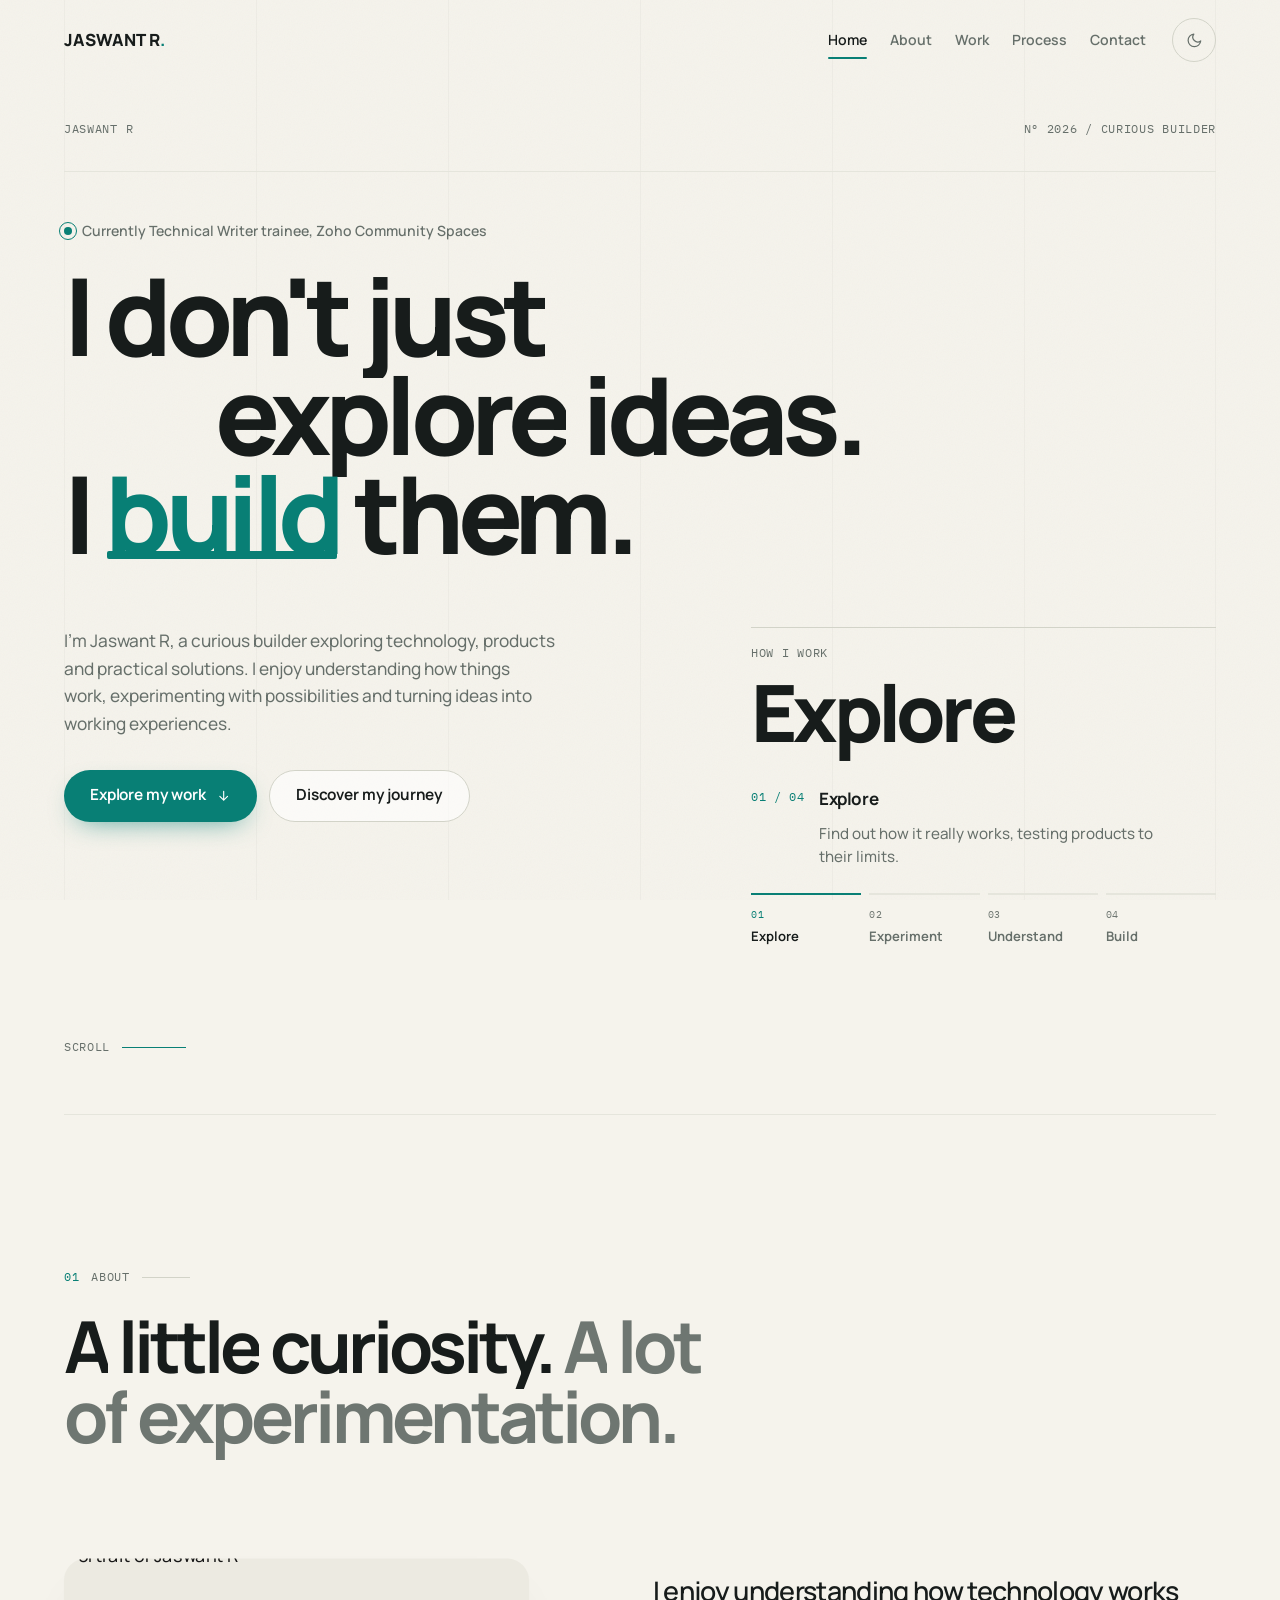
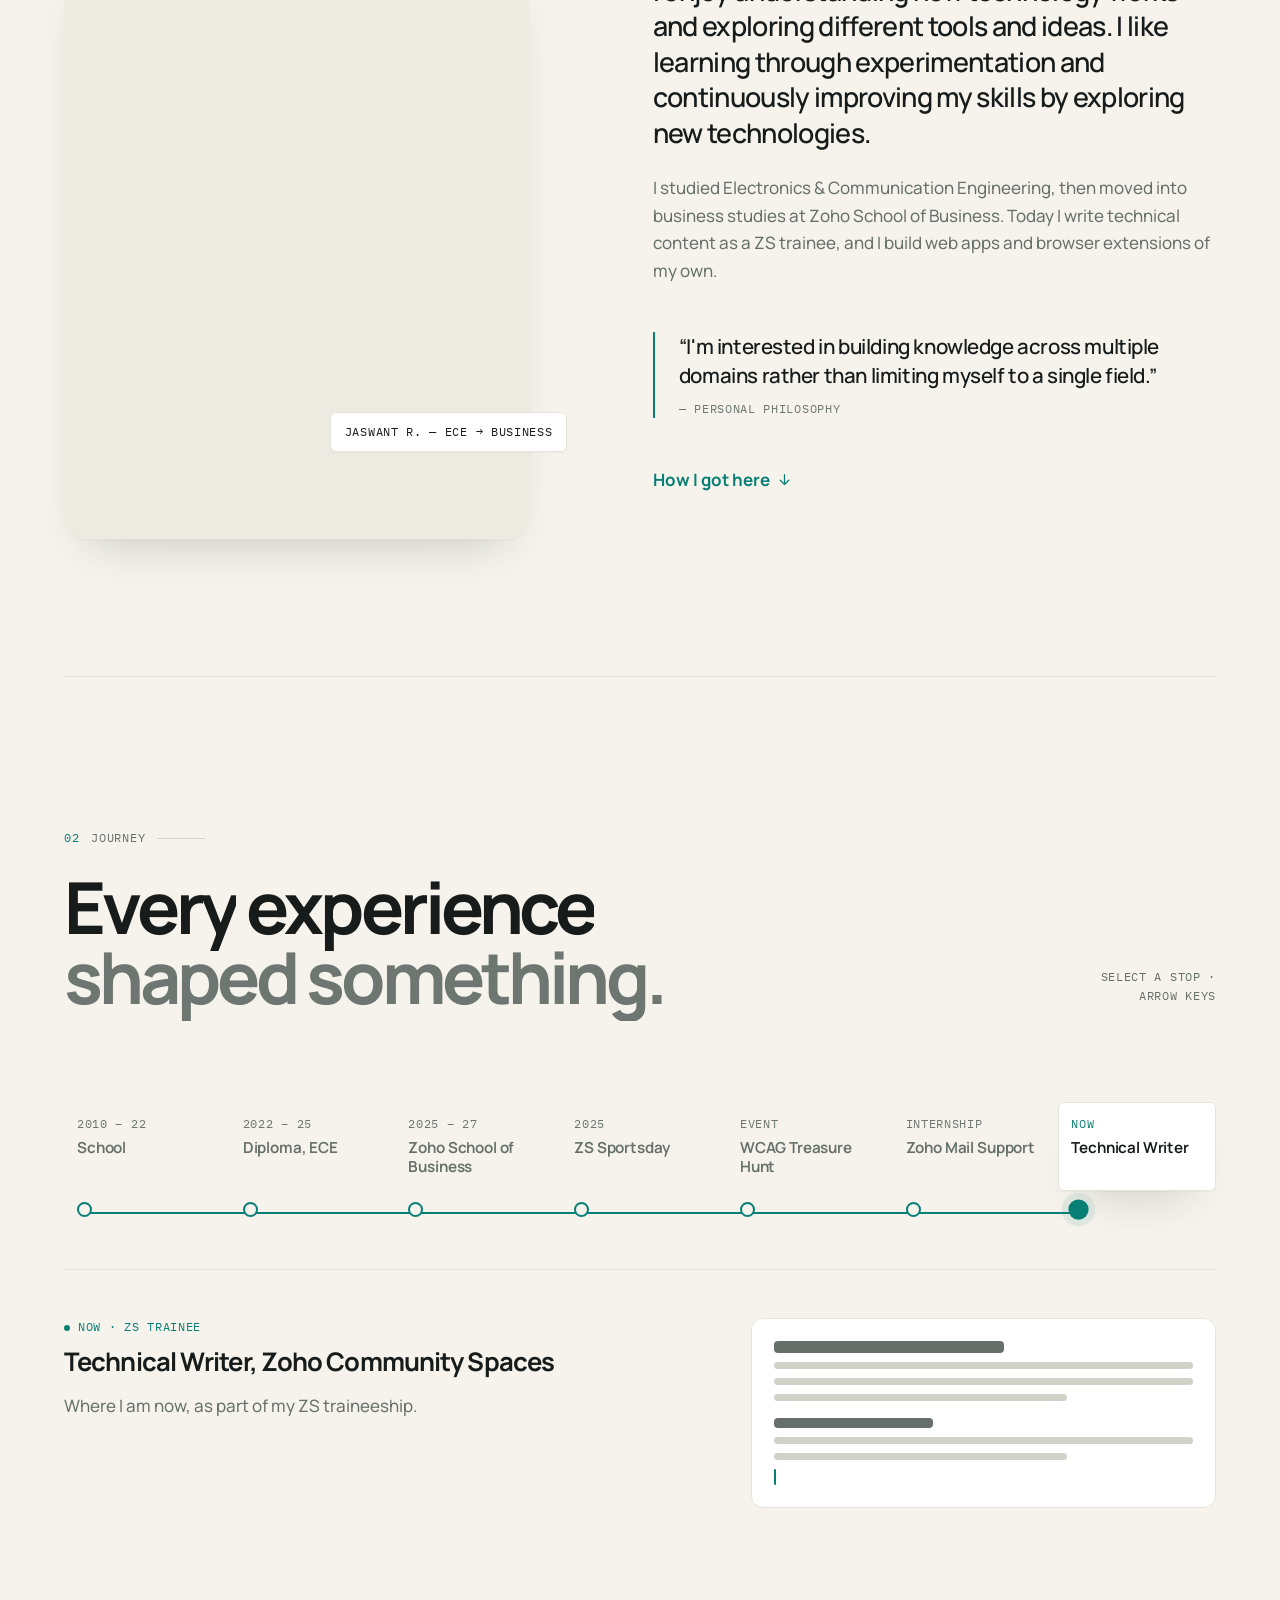
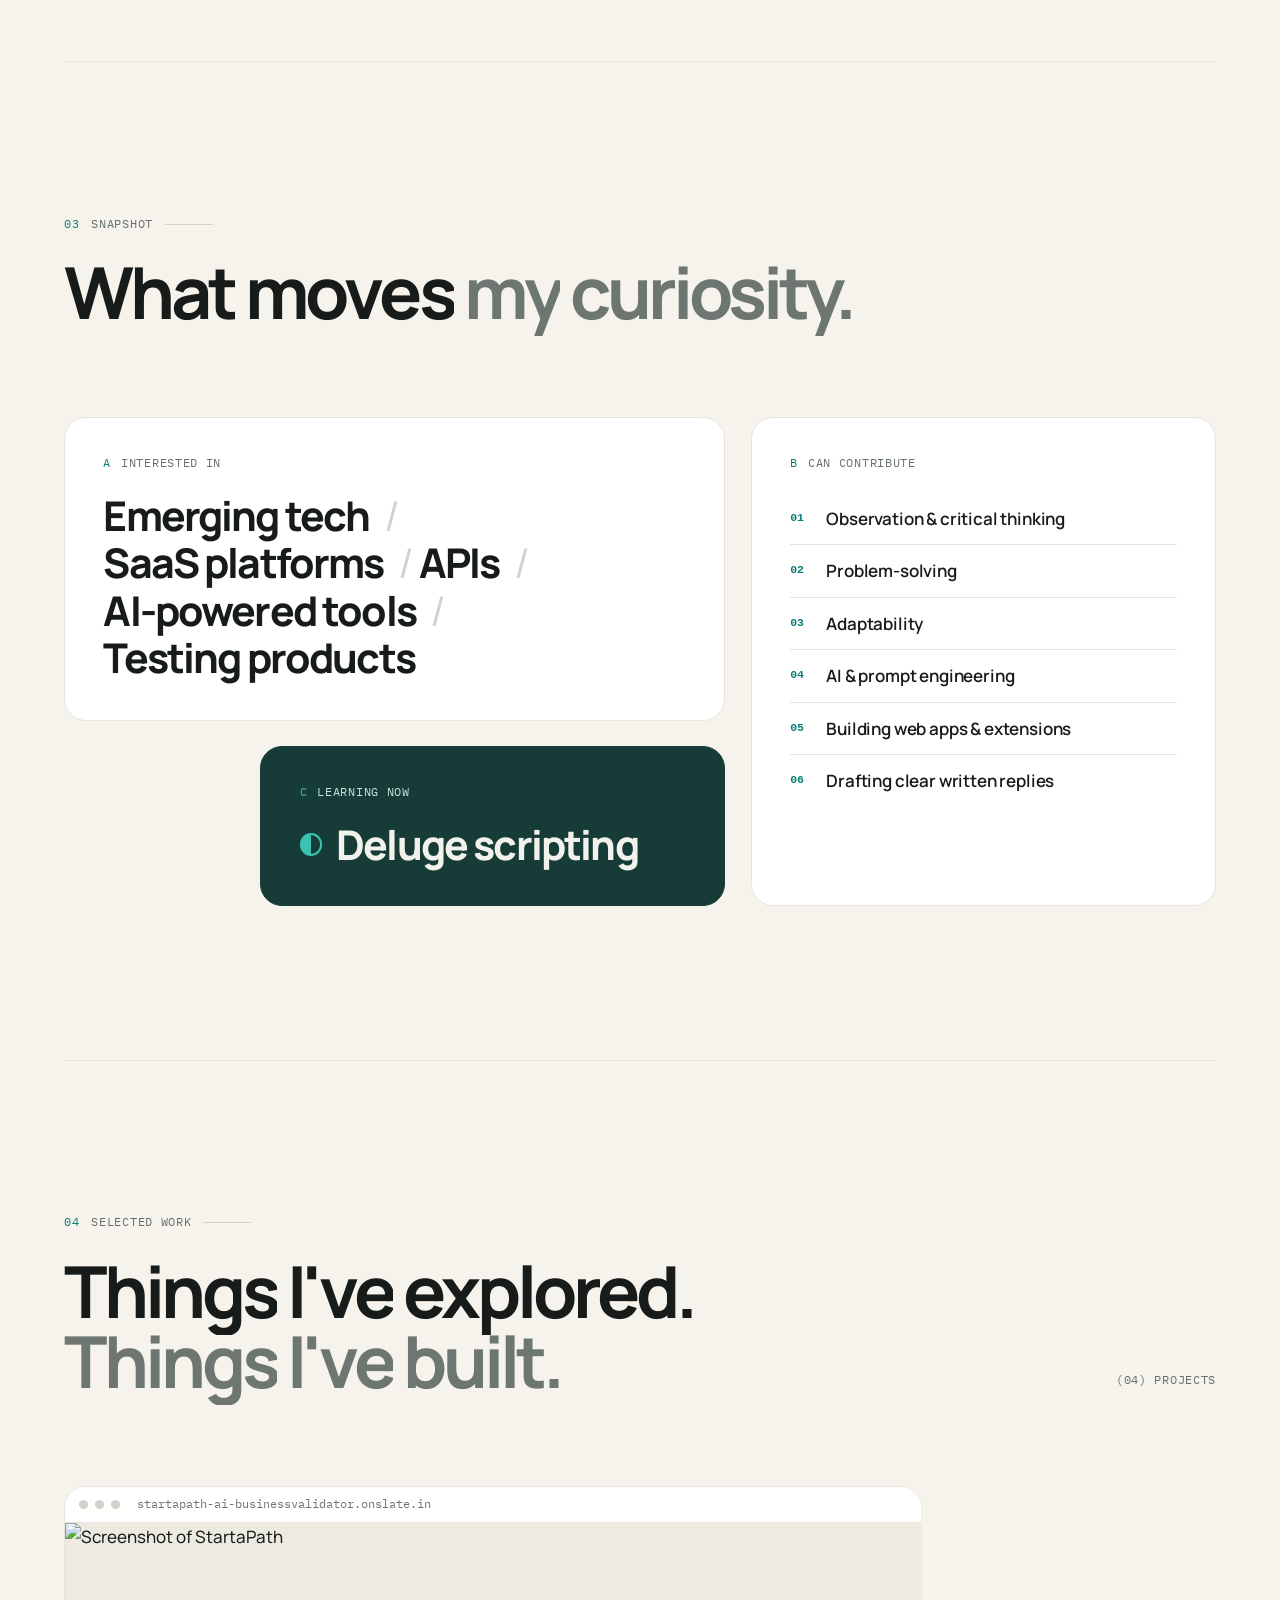
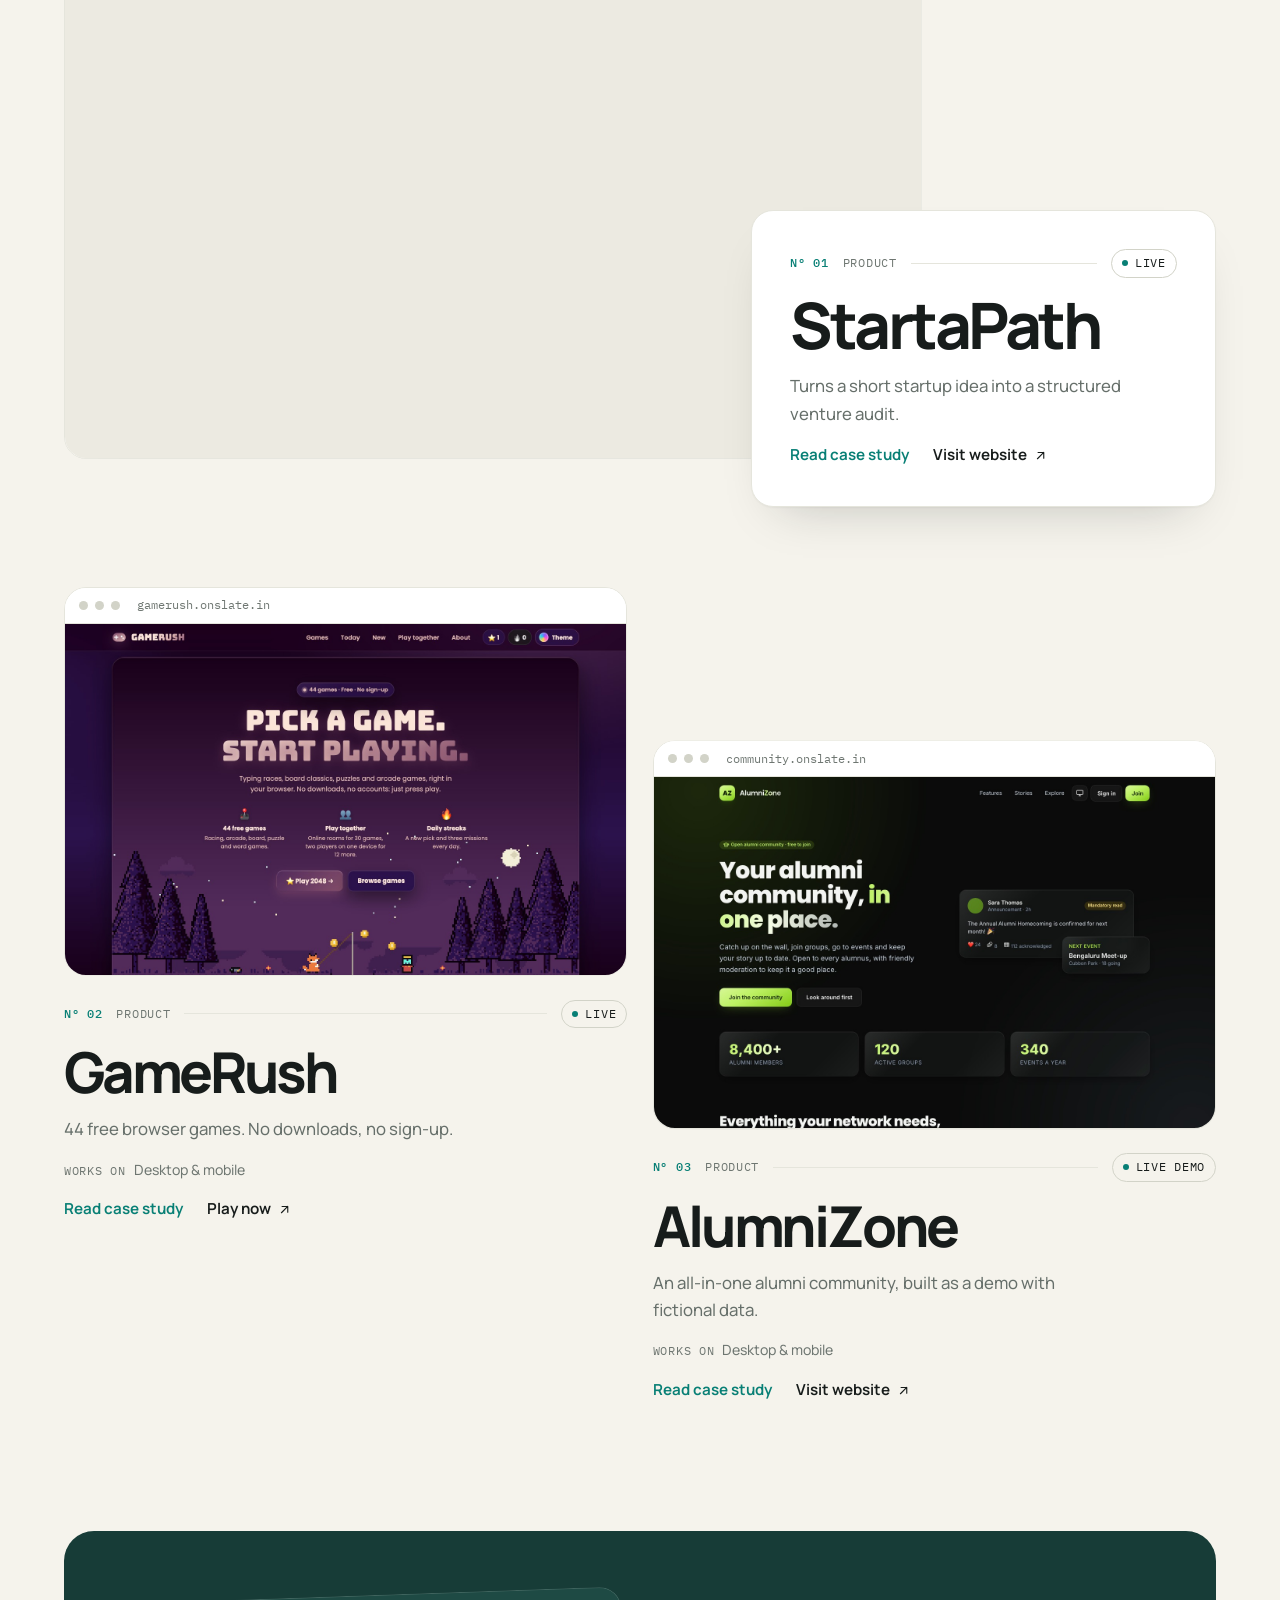
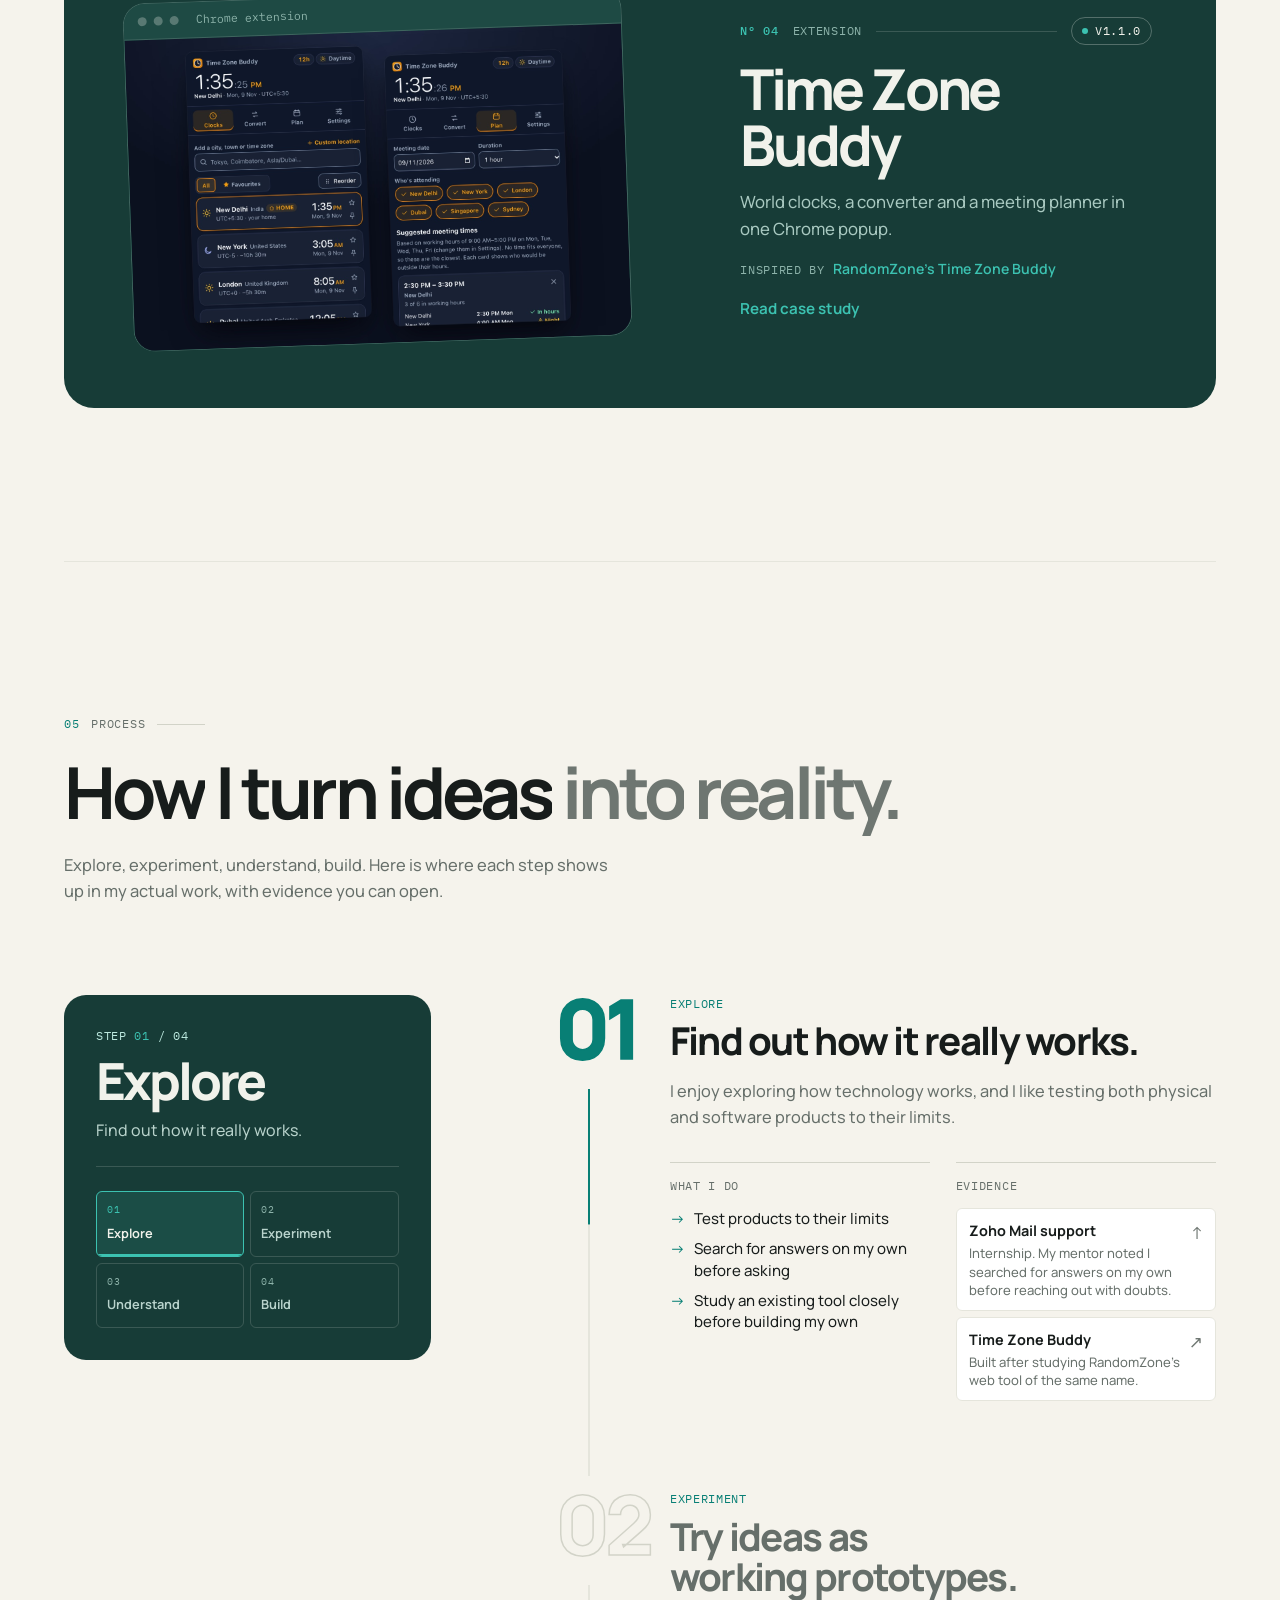
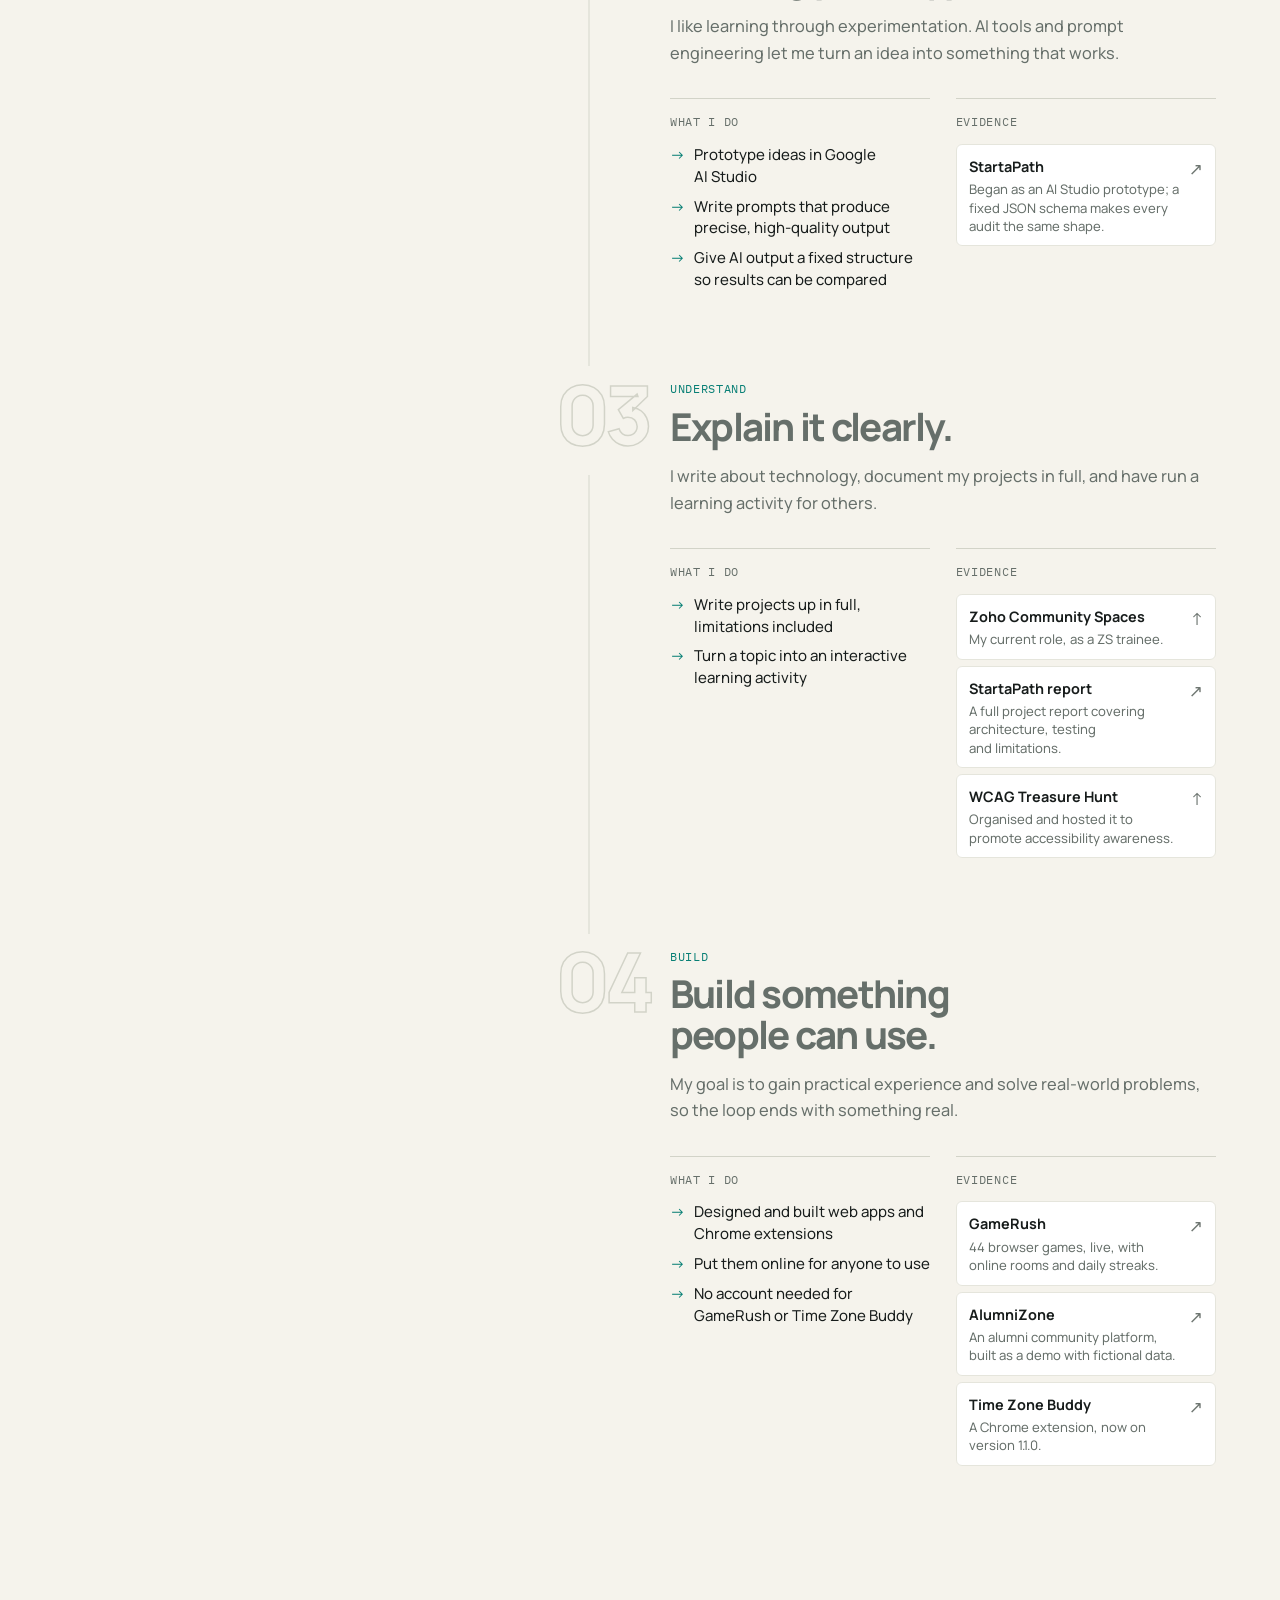
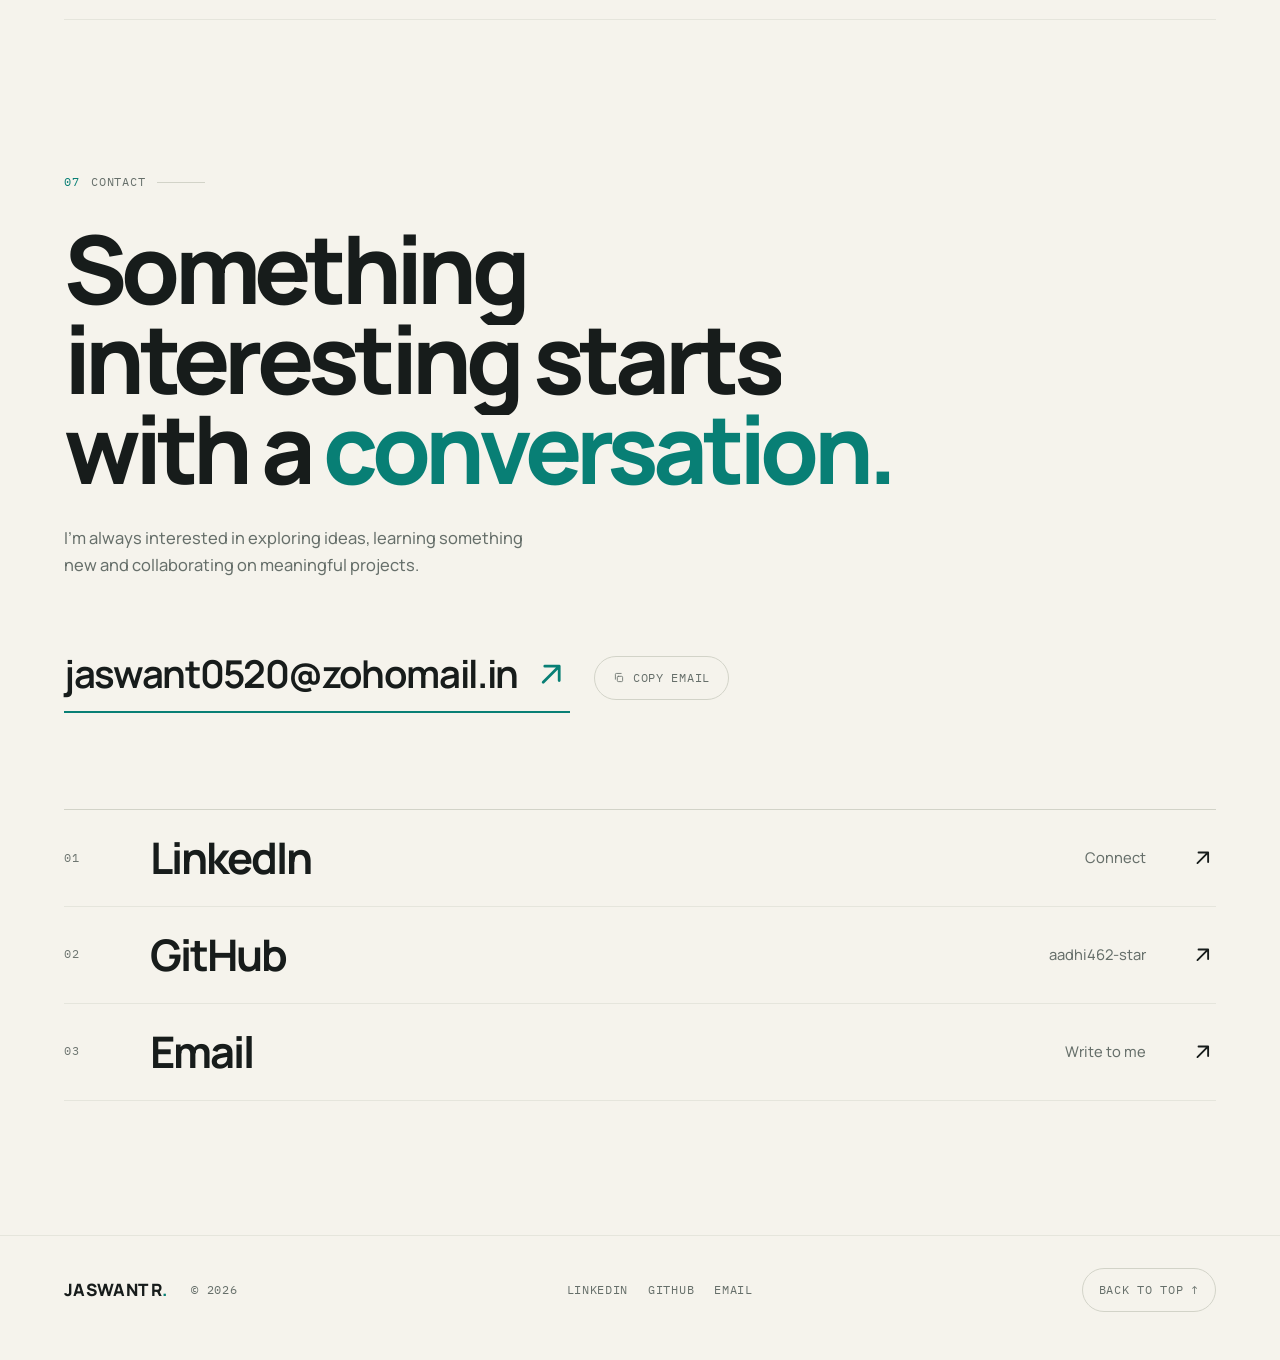
==== commit dca0eb66: "Redesign: typography-led hero, new section order and teal palette - Order: Hero, About, Journey, Sna" ====
--- a/index.html
+++ b/index.html
@@ -3,27 +3,30 @@
 <head>
     <meta charset="UTF-8">
     <meta name="viewport" content="width=device-width, initial-scale=1.0">
-    <title>Jaswant R — Explorer, learner, builder</title>
-    <meta name="description" content="Jaswant R — a curious generalist at Zoho School of Business. I explore how things work, then build with what I learn. Projects, process, journey and contact.">
-    <meta name="theme-color" content="#F5F2EB">
+    <title>Jaswant R — Curious builder</title>
+    <meta name="description" content="Jaswant R explores how technology works, experiments with ideas and builds them into working products: web apps, browser extensions and more.">
+    <meta name="theme-color" content="#F5F3EC">
     <link rel="canonical" href="https://jaswantrportfolio.onslate.in/">
     <meta property="og:type" content="website">
     <meta property="og:url" content="https://jaswantrportfolio.onslate.in/">
-    <meta property="og:title" content="Jaswant R — Explorer, learner, builder">
-    <meta property="og:description" content="I explore how things work. Then I build with what I learn.">
+    <meta property="og:title" content="Jaswant R — Curious builder">
+    <meta property="og:description" content="I don't just explore ideas. I build them.">
     <meta property="og:image" content="https://jaswantrportfolio.onslate.in/Images/gamerush.jpg">
     <meta name="twitter:card" content="summary_large_image">
-    <link rel="icon" href="data:image/svg+xml,%3Csvg xmlns='http://www.w3.org/2000/svg' viewBox='0 0 64 64'%3E%3Crect width='64' height='64' rx='14' fill='%23F5F2EB'/%3E%3Ctext x='50%25' y='56%25' text-anchor='middle' dominant-baseline='middle' font-family='Manrope,Arial,sans-serif' font-weight='800' font-size='30' fill='%23191918'%3EJR%3C/text%3E%3Ccircle cx='50' cy='16' r='5' fill='%23087F75'/%3E%3C/svg%3E">
+    <meta name="twitter:title" content="Jaswant R — Curious builder">
+    <meta name="twitter:description" content="I don't just explore ideas. I build them.">
+    <meta name="twitter:image" content="https://jaswantrportfolio.onslate.in/Images/gamerush.jpg">
+    <link rel="icon" href="data:image/svg+xml,%3Csvg xmlns='http://www.w3.org/2000/svg' viewBox='0 0 64 64'%3E%3Crect width='64' height='64' rx='14' fill='%23171C1B'/%3E%3Ctext x='50%25' y='56%25' text-anchor='middle' dominant-baseline='middle' font-family='Manrope,Arial,sans-serif' font-weight='800' font-size='30' fill='%23F5F3EC'%3EJR%3C/text%3E%3Ccircle cx='50' cy='16' r='5' fill='%233CC2B1'/%3E%3C/svg%3E">
     <link rel="preconnect" href="https://fonts.googleapis.com">
     <link rel="preconnect" href="https://fonts.gstatic.com" crossorigin>
     <link href="https://fonts.googleapis.com/css2?family=Manrope:wght@300..800&family=IBM+Plex+Mono:wght@400;500&display=swap" rel="stylesheet">
-    <link rel="stylesheet" href="css/styles.css?v=20261110i">
+    <link rel="stylesheet" href="css/styles.css?v=20261111a">
     <!-- On every deploy: change SITE_VERSION here, the ?v= on the CSS/JS links, and version.json to the same value -->
     <script>
         // The host tells browsers to keep this page for a year, so a returning visitor can be shown an old copy.
         // Ask for version.json (never cached); if it's newer than this page, refetch the page and reload once.
         (function () {
-            var SITE_VERSION = '20261110i';
+            var SITE_VERSION = '20261111a';
             try {
                 fetch('version.json?nc=' + Date.now(), { cache: 'no-store' })
                     .then(function (r) { return r.ok ? r.json() : null; })
@@ -39,8 +42,12 @@
     </script>
     <script>
         document.documentElement.classList.add('js');
-        // Light is the default; a saved choice wins
-        try { var t = localStorage.getItem('jr-theme'); if (t === 'dark' || t === 'light') document.documentElement.dataset.theme = t; } catch (e) {}
+        // A saved choice wins; otherwise follow the system setting (light if none). Set before paint, so no flash.
+        try {
+            var t = localStorage.getItem('jr-theme');
+            if (t !== 'dark' && t !== 'light') t = matchMedia('(prefers-color-scheme: dark)').matches ? 'dark' : 'light';
+            document.documentElement.dataset.theme = t;
+        } catch (e) {}
         // Safety net: if main.js fails or is slow, show everything instead of a blank page
         setTimeout(function () { if (!window.__jrReady) document.documentElement.classList.remove('js'); }, 3000);
     </script>
@@ -57,12 +64,11 @@
     </script>
 </head>
 <body>
-    <a class="skip-link" href="#work">Skip to work</a>
-
-    <!-- Ambient layers: page-wide column guides, paper grain, pointer spotlight -->
+    <a class="skip-link" href="#main">Skip to content</a>
+
+    <!-- Ambient layers: page-wide column guides and paper grain -->
     <div class="ambient" aria-hidden="true">
         <div class="guides container"><i></i><i></i><i></i><i></i><i></i><i></i></div>
-        <span class="spotlight"></span>
     </div>
 
     <!-- First-visit loader -->
@@ -80,18 +86,16 @@
         <div class="container header-inner">
             <a href="#home" class="wordmark" aria-label="Jaswant R, home">Jaswant R<span>.</span></a>
 
-            <nav class="nav" aria-label="Main">
-                <span class="nav-indicator" aria-hidden="true"></span>
-                <a href="#home" data-nav="home">Home</a>
-                <a href="#about" data-nav="about">About</a>
-                <a href="#work" data-nav="work">Work</a>
-                <a href="#process" data-nav="process">Process</a>
-                <a href="#journal" data-nav="journal" hidden>Journal</a>
-                <a href="#contact" data-nav="contact">Contact</a>
-            </nav>
-
             <div class="header-right">
-                <a class="header-cta link-line" href="mailto:jaswant0520@zohomail.in">Say hello <svg class="i" viewBox="0 0 24 24" aria-hidden="true"><path d="M7 17 17 7M8 7h9v9"/></svg></a>
+                <nav class="nav" aria-label="Main">
+                    <a href="#home" data-nav="home">Home</a>
+                    <a href="#about" data-nav="about">About</a>
+                    <a href="#work" data-nav="work">Work</a>
+                    <a href="#process" data-nav="process">Process</a>
+                    <a href="#journal" data-nav="journal" hidden>Journal</a>
+                    <a href="#contact" data-nav="contact">Contact</a>
+                    <span class="nav-indicator" aria-hidden="true"></span>
+                </nav>
                 <button class="theme-btn" type="button" aria-label="Switch to dark mode">
                     <svg class="i icon-sun" viewBox="0 0 24 24" aria-hidden="true"><circle cx="12" cy="12" r="4"/><path d="M12 2v2M12 20v2M4.93 4.93l1.41 1.41M17.66 17.66l1.41 1.41M2 12h2M20 12h2M4.93 19.07l1.41-1.41M17.66 6.34l1.41-1.41"/></svg>
                     <svg class="i icon-moon" viewBox="0 0 24 24" aria-hidden="true"><path d="M21 12.8A9 9 0 1 1 11.2 3a7 7 0 0 0 9.8 9.8z"/></svg>
@@ -124,63 +128,51 @@
         </div>
     </dialog>
 
-    <main>
+    <main id="main">
         <!-- ═══ Hero ═══ -->
         <section id="home" class="hero" aria-labelledby="hero-title">
             <div class="container hero-grid">
                 <div class="hero-meta mono reveal">
                     <span>Jaswant R</span>
-                    <span class="hero-meta-right">Nº 2026 / Explorer · Learner · Builder</span>
-                </div>
-
-                <div class="hero-copy">
-                    <p class="status reveal"><span class="pulse" aria-hidden="true"></span>Currently Technical Writer trainee, Zoho Community Spaces</p>
-                    <h1 id="hero-title" class="hero-title" data-split>
-                        I <em>explore</em> how things work.<br> <span class="dim">Then I <em>build</em> with what I learn.</span>
-                    </h1>
-                    <p class="hero-lede reveal">Curious about technology, products and ideas. I experiment with tools, explore different domains and turn what I discover into practical experiences.</p>
+                    <span class="hero-meta-right">Nº 2026 / Curious builder</span>
+                </div>
+
+                <p class="status reveal"><span class="pulse" aria-hidden="true"></span>Currently Technical Writer trainee, Zoho Community Spaces</p>
+                <h1 id="hero-title" class="hero-title" data-split>
+                    <span class="ht-line">I don't just</span>
+                    <span class="ht-line ht-indent">explore ideas.</span>
+                    <span class="ht-line">I <em>build</em> them.</span>
+                </h1>
+
+                <div class="hero-intro">
+                    <p class="hero-lede reveal">I'm Jaswant R, a curious builder exploring technology, products and practical solutions. I enjoy understanding how things work, experimenting with possibilities and turning ideas into working experiences.</p>
                     <div class="hero-ctas reveal">
                         <a href="#work" class="btn btn-accent" data-magnetic>Explore my work
                             <svg class="i" viewBox="0 0 24 24" aria-hidden="true"><path d="M12 5v14M6 13l6 6 6-6"/></svg>
                         </a>
-                        <a href="#contact" class="btn btn-line" data-magnetic>Get in touch</a>
-                    </div>
-                </div>
-
-                <!-- Signature interaction: the working loop. A pulse travels the traces; each node lights in turn.
-                     Hover, focus or tap a stage to read about it. -->
-                <figure class="loop reveal" data-parallax="0.05">
-                    <div class="loop-stage">
-                        <svg viewBox="0 0 440 440" aria-hidden="true">
-                            <g class="lp-grid"><path d="M20 20h400v400H20z"/><path d="M20 220h20M400 220h20M220 20v20M220 400v20"/></g>
-                            <path class="lp-trace" d="M100 100H340V340H100Z"/>
-                            <path class="lp-trace thin" d="M220 170V100M270 220H340M220 270V340M170 220H100"/>
-                            <circle class="lp-via" cx="220" cy="100" r="4"/><circle class="lp-via" cx="340" cy="220" r="4"/>
-                            <circle class="lp-via" cx="220" cy="340" r="4"/><circle class="lp-via" cx="100" cy="220" r="4"/>
-                            <path class="lp-pulse" id="lp-pulse" pathLength="100" d="M100 100H340V340H100Z"/>
-                            <g class="lp-chip">
-                                <rect x="170" y="170" width="100" height="100" rx="10"/>
-                                <path d="M185 170v-10M205 170v-10M235 170v-10M255 170v-10M185 270v10M205 270v10M235 270v10M255 270v10M170 185h-10M170 205h-10M170 235h-10M170 255h-10M270 185h10M270 205h10M270 235h10M270 255h10"/>
-                                <text x="220" y="218" text-anchor="middle">JR</text>
-                                <text x="220" y="242" text-anchor="middle" class="lp-small">ECE · ZSB</text>
-                            </g>
-                            <circle class="lp-node" data-node="0" cx="100" cy="100" r="9"/>
-                            <circle class="lp-node" data-node="1" cx="340" cy="100" r="9"/>
-                            <circle class="lp-node" data-node="2" cx="340" cy="340" r="9"/>
-                            <circle class="lp-node" data-node="3" cx="100" cy="340" r="9"/>
-                        </svg>
-                        <!-- Real buttons over the nodes, so the diagram works with keyboard and touch -->
-                        <button type="button" class="lp-btn n0" data-stage="0"><span class="mono">01</span> Explore</button>
-                        <button type="button" class="lp-btn n1" data-stage="1"><span class="mono">02</span> Experiment</button>
-                        <button type="button" class="lp-btn n2" data-stage="2"><span class="mono">03</span> Understand</button>
-                        <button type="button" class="lp-btn n3" data-stage="3"><span class="mono">04</span> Build</button>
-                    </div>
-                    <figcaption class="loop-card" aria-live="polite">
-                        <span class="mono loop-card-num" id="loop-num">01 / 04</span>
+                        <a href="#journey" class="btn btn-line" data-magnetic>Discover my journey</a>
+                    </div>
+                </div>
+
+                <!-- Signature interaction: four stages, each with its own type treatment.
+                     Cycles while in view; hover, focus or tap a stage to hold it. -->
+                <figure class="stage reveal" aria-labelledby="stage-label">
+                    <p class="stage-label mono" id="stage-label">How I work</p>
+                    <div class="stage-word s-explore" id="stage-word" aria-hidden="true">Explore</div>
+                    <figcaption class="stage-card" aria-live="polite">
+                        <span class="mono stage-num" id="loop-num">01 / 04</span>
                         <strong id="loop-title">Explore</strong>
                         <span id="loop-text">Find out how it really works, testing products to their limits.</span>
                     </figcaption>
+                    <ol class="stage-nav">
+                        <li><button type="button" class="st-btn" data-stage="0"><span class="mono">01</span>Explore</button></li>
+                        <li><button type="button" class="st-btn" data-stage="1"><span class="mono">02</span>Experiment</button></li>
+                        <li><button type="button" class="st-btn" data-stage="2"><span class="mono">03</span>Understand</button></li>
+                        <li><button type="button" class="st-btn" data-stage="3"><span class="mono">04</span>Build</button></li>
+                    </ol>
                 </figure>
+
+                <a href="#about" class="scroll-cue mono" aria-label="Scroll to About"><span>Scroll</span><i aria-hidden="true"></i></a>
             </div>
         </section>
 
@@ -189,7 +181,7 @@
             <div class="container">
                 <header class="section-head">
                     <p class="section-index mono reveal"><span>01</span> About</p>
-                    <h2 id="about-title" class="section-title" data-split>A curious <span class="dim">generalist.</span></h2>
+                    <h2 id="about-title" class="section-title" data-split>A little curiosity. <span class="dim">A lot of experimentation.</span></h2>
                 </header>
 
                 <div class="about">
@@ -197,156 +189,170 @@
                         <div class="portrait-frame" data-parallax="-0.04">
                             <img src="Images/User%20Original%20from%20Zoho%20Cliq.png" alt="Portrait of Jaswant R" width="400" height="400" loading="lazy">
                         </div>
-                        <figcaption class="mono">Jaswant R. — ECE → Business</figcaption>
+                        <figcaption class="portrait-tag mono">Jaswant R. — ECE → Business</figcaption>
                     </figure>
 
                     <div class="about-body">
                         <p class="about-lead reveal">I enjoy understanding how technology works and exploring different tools and ideas. I like learning through experimentation and continuously improving my skills by exploring new technologies.</p>
+                        <p class="about-context reveal">I studied Electronics &amp; Communication Engineering, then moved into business studies at Zoho School of Business. Today I write technical content as a ZS trainee, and I build web apps and browser extensions of my own.</p>
                         <blockquote class="philosophy reveal">
                             <p>“I'm interested in building knowledge across multiple domains rather than limiting myself to a single field.”</p>
                             <footer class="mono">— Personal philosophy</footer>
                         </blockquote>
-                    </div>
-                </div>
-
-                <div id="journey" class="about-journey" aria-labelledby="journey-title">
-                    <header class="section-head sub-head">
-                        <p class="section-index mono reveal"><span>—</span> How I got here</p>
-                        <h3 id="journey-title" class="section-title" data-split>From circuits <span class="dim">to products.</span></h3>
-                        <p class="section-note mono reveal">Select a stop · ← → keys</p>
-                    </header>
-
-                    <div class="journey reveal">
-                        <div class="jr-track-wrap">
-                            <div class="jr-track" role="tablist" aria-label="Journey stops">
-                                <button role="tab" id="jt-0" aria-controls="jp-0" class="jr-stop"><span class="mono">2010 – 22</span><strong>School</strong></button>
-                                <button role="tab" id="jt-1" aria-controls="jp-1" class="jr-stop"><span class="mono">2022 – 25</span><strong>Diploma, ECE</strong></button>
-                                <button role="tab" id="jt-2" aria-controls="jp-2" class="jr-stop"><span class="mono">2025 – 27</span><strong>Zoho School of Business</strong></button>
-                                <button role="tab" id="jt-3" aria-controls="jp-3" class="jr-stop"><span class="mono">2025</span><strong>ZS Sportsday</strong></button>
-                                <button role="tab" id="jt-4" aria-controls="jp-4" class="jr-stop"><span class="mono">Event</span><strong>WCAG Treasure Hunt</strong></button>
-                                <button role="tab" id="jt-5" aria-controls="jp-5" class="jr-stop"><span class="mono">Internship</span><strong>Zoho Mail Support</strong></button>
-                                <button role="tab" id="jt-6" aria-controls="jp-6" class="jr-stop now"><span class="mono">Now</span><strong>Technical Writer</strong></button>
-                            </div>
-                            <span class="jr-line" aria-hidden="true"><span class="jr-line-fill" id="jr-fill"></span></span>
+                        <a href="#journey" class="link-line about-cta reveal">How I got here
+                            <svg class="i" viewBox="0 0 24 24" aria-hidden="true"><path d="M12 5v14M6 13l6 6 6-6"/></svg>
+                        </a>
+                    </div>
+                </div>
+            </div>
+        </section>
+
+        <!-- ═══ Journey ═══ -->
+        <section id="journey" class="section" aria-labelledby="journey-title">
+            <div class="container">
+                <header class="section-head">
+                    <p class="section-index mono reveal"><span>02</span> Journey</p>
+                    <h2 id="journey-title" class="section-title" data-split>Every experience <span class="dim">shaped something.</span></h2>
+                    <p class="section-note mono reveal">Select a stop · arrow keys</p>
+                </header>
+
+                <div class="journey reveal">
+                    <div class="jr-track-wrap">
+                        <div class="jr-track" role="tablist" aria-label="Journey stops">
+                            <button role="tab" id="jt-0" aria-controls="jp-0" class="jr-stop"><span class="mono">2010 – 22</span><strong>School</strong></button>
+                            <button role="tab" id="jt-1" aria-controls="jp-1" class="jr-stop"><span class="mono">2022 – 25</span><strong>Diploma, ECE</strong></button>
+                            <button role="tab" id="jt-2" aria-controls="jp-2" class="jr-stop"><span class="mono">2025 – 27</span><strong>Zoho School of Business</strong></button>
+                            <button role="tab" id="jt-3" aria-controls="jp-3" class="jr-stop"><span class="mono">2025</span><strong>ZS Sportsday</strong></button>
+                            <button role="tab" id="jt-4" aria-controls="jp-4" class="jr-stop"><span class="mono">Event</span><strong>WCAG Treasure Hunt</strong></button>
+                            <button role="tab" id="jt-5" aria-controls="jp-5" class="jr-stop"><span class="mono">Internship</span><strong>Zoho Mail Support</strong></button>
+                            <button role="tab" id="jt-6" aria-controls="jp-6" class="jr-stop now"><span class="mono">Now</span><strong>Technical Writer</strong></button>
                         </div>
-
-                        <div class="jr-panels">
-                            <article class="jr-panel" role="tabpanel" id="jp-0" aria-labelledby="jt-0">
-                                <div class="jr-main">
-                                    <p class="jr-kicker mono">Education · 2010 – 2022</p>
-                                    <h3>NSN Matriculation Higher Secondary School</h3>
-                                    <p>Completed primary and secondary education, laying the foundation for future academic and personal growth.</p>
-                                </div>
-                                <div class="jr-visual v-books" aria-hidden="true"><span></span><span></span><span></span><span></span><span></span></div>
-                            </article>
-                            <article class="jr-panel" role="tabpanel" id="jp-1" aria-labelledby="jt-1">
-                                <div class="jr-main">
-                                    <p class="jr-kicker mono">Education · 2022 – 2025</p>
-                                    <h3>Diploma in Electronics &amp; Communication Engineering</h3>
-                                    <p>Foundational knowledge in electronic circuits and communication systems, plus practical technical skills through academic projects and hands-on learning.</p>
-                                </div>
-                                <div class="jr-visual v-signal" aria-hidden="true">
-                                    <svg viewBox="0 0 240 90"><path class="sig-grid" d="M0 45h240"/><path class="sig" d="M0 45 C20 5, 40 5, 60 45 S100 85, 120 45 S160 5, 180 45 S220 85, 240 45"/><path class="sig sq" d="M0 75h30v-20h30v20h30v-20h30v20h30v-20h30v20h30"/></svg>
-                                </div>
-                            </article>
-                            <article class="jr-panel" role="tabpanel" id="jp-2" aria-labelledby="jt-2">
-                                <div class="jr-main">
-                                    <p class="jr-kicker mono">Education · 2025 – 2027</p>
-                                    <h3>Zoho School of Business</h3>
-                                    <p>Fundamental business concepts, while developing skills in analysis, communication and practical problem-solving through real-world applications.</p>
-                                </div>
-                                <div class="jr-visual v-shift" aria-hidden="true"><span class="mono">ECE</span><i></i><span class="mono">Business</span></div>
-                            </article>
-                            <article class="jr-panel" role="tabpanel" id="jp-3" aria-labelledby="jt-3">
-                                <div class="jr-main">
-                                    <p class="jr-kicker mono">Event · 2025 · Organiser &amp; host</p>
-                                    <h3>ZS Sportsday 2025</h3>
-                                    <p>Organised and hosted the ZS Sportsday event, managing logistics, vendor relations and the overall participant experience.</p>
-                                </div>
-                                <ul class="jr-visual v-runsheet mono" aria-label="Responsibilities">
-                                    <li><span class="tick" aria-hidden="true"></span>Organising</li>
-                                    <li><span class="tick" aria-hidden="true"></span>Logistics</li>
-                                    <li><span class="tick" aria-hidden="true"></span>Vendor relations</li>
-                                    <li><span class="tick" aria-hidden="true"></span>Participant experience</li>
-                                    <li><span class="tick" aria-hidden="true"></span>Hosting</li>
+                        <span class="jr-line" aria-hidden="true"><span class="jr-line-fill" id="jr-fill"></span></span>
+                    </div>
+
+                    <div class="jr-panels">
+                        <article class="jr-panel" role="tabpanel" id="jp-0" aria-labelledby="jt-0">
+                            <div class="jr-main">
+                                <p class="jr-kicker mono">Education · 2010 – 2022</p>
+                                <h3>NSN Matriculation Higher Secondary School</h3>
+                                <p>Completed primary and secondary education, laying the foundation for future academic and personal growth.</p>
+                            </div>
+                            <div class="jr-visual v-books" aria-hidden="true"><span></span><span></span><span></span><span></span><span></span></div>
+                        </article>
+                        <article class="jr-panel" role="tabpanel" id="jp-1" aria-labelledby="jt-1">
+                            <div class="jr-main">
+                                <p class="jr-kicker mono">Education · 2022 – 2025</p>
+                                <h3>Diploma in Electronics &amp; Communication Engineering</h3>
+                                <p>Foundational knowledge in electronic circuits and communication systems, plus practical technical skills through academic projects and hands-on learning.</p>
+                            </div>
+                            <div class="jr-visual v-signal" aria-hidden="true">
+                                <svg viewBox="0 0 240 90"><path class="sig-grid" d="M0 45h240"/><path class="sig" d="M0 45 C20 5, 40 5, 60 45 S100 85, 120 45 S160 5, 180 45 S220 85, 240 45"/><path class="sig sq" d="M0 75h30v-20h30v20h30v-20h30v20h30v-20h30v20h30"/></svg>
+                            </div>
+                        </article>
+                        <article class="jr-panel" role="tabpanel" id="jp-2" aria-labelledby="jt-2">
+                            <div class="jr-main">
+                                <p class="jr-kicker mono">Education · 2025 – 2027</p>
+                                <h3>Zoho School of Business</h3>
+                                <p>Fundamental business concepts, while developing skills in analysis, communication and practical problem-solving through real-world applications.</p>
+                            </div>
+                            <div class="jr-visual v-shift" aria-hidden="true"><span class="mono">ECE</span><i></i><span class="mono">Business</span></div>
+                        </article>
+                        <article class="jr-panel" role="tabpanel" id="jp-3" aria-labelledby="jt-3">
+                            <div class="jr-main">
+                                <p class="jr-kicker mono">Event · 2025 · Organiser &amp; host</p>
+                                <h3>ZS Sportsday 2025</h3>
+                                <p>Organised and hosted the ZS Sportsday event, managing logistics, vendor relations and the overall participant experience.</p>
+                            </div>
+                            <ul class="jr-visual v-runsheet mono" aria-label="Responsibilities">
+                                <li><span class="tick" aria-hidden="true"></span>Organising</li>
+                                <li><span class="tick" aria-hidden="true"></span>Logistics</li>
+                                <li><span class="tick" aria-hidden="true"></span>Vendor relations</li>
+                                <li><span class="tick" aria-hidden="true"></span>Participant experience</li>
+                                <li><span class="tick" aria-hidden="true"></span>Hosting</li>
+                            </ul>
+                        </article>
+                        <article class="jr-panel" role="tabpanel" id="jp-4" aria-labelledby="jt-4">
+                            <div class="jr-main">
+                                <p class="jr-kicker mono">Awareness game · Organiser &amp; host</p>
+                                <h3>WCAG Treasure Hunt</h3>
+                                <p>Organised and hosted the WCAG Treasure Hunt, promoting accessibility awareness and engaging participants in interactive learning activities.</p>
+                            </div>
+                            <div class="jr-visual v-clues" aria-hidden="true">
+                                <span><b class="mono">P</b>Perceivable</span><span><b class="mono">O</b>Operable</span>
+                                <span><b class="mono">U</b>Understandable</span><span><b class="mono">R</b>Robust</span>
+                            </div>
+                        </article>
+                        <article class="jr-panel jr-panel-wide" role="tabpanel" id="jp-5" aria-labelledby="jt-5">
+                            <div class="jr-main">
+                                <p class="jr-kicker mono">Internship · Customer support</p>
+                                <h3>Intern, Zoho Mail Support</h3>
+                                <ul class="jr-points">
+                                    <li>Supported customers and troubleshot their Zoho Mail accounts</li>
+                                    <li>Handled support tickets on time and completed every ticket in my bin before ending the day</li>
+                                    <li>Drafted replies to customers</li>
+                                    <li>Searched for answers on my own before reaching out with doubts</li>
                                 </ul>
-                            </article>
-                            <article class="jr-panel" role="tabpanel" id="jp-4" aria-labelledby="jt-4">
-                                <div class="jr-main">
-                                    <p class="jr-kicker mono">Awareness game · Organiser &amp; host</p>
-                                    <h3>WCAG Treasure Hunt</h3>
-                                    <p>Organised and hosted the WCAG Treasure Hunt, promoting accessibility awareness and engaging participants in interactive learning activities.</p>
-                                </div>
-                                <div class="jr-visual v-clues" aria-hidden="true">
-                                    <span><b class="mono">P</b>Perceivable</span><span><b class="mono">O</b>Operable</span>
-                                    <span><b class="mono">U</b>Understandable</span><span><b class="mono">R</b>Robust</span>
-                                </div>
-                            </article>
-                            <article class="jr-panel jr-panel-wide" role="tabpanel" id="jp-5" aria-labelledby="jt-5">
-                                <div class="jr-main">
-                                    <p class="jr-kicker mono">Internship · Customer support</p>
-                                    <h3>Intern, Zoho Mail Support</h3>
-                                    <ul class="jr-points">
-                                        <li>Supported customers and troubleshot their Zoho Mail accounts</li>
-                                        <li>Handled support tickets on time and completed every ticket in my bin before ending the day</li>
-                                        <li>Drafted replies to customers</li>
-                                        <li>Searched for answers on my own before reaching out with doubts</li>
-                                    </ul>
-                                </div>
-                                <figure class="testimonial">
-                                    <span class="quote-mark" aria-hidden="true">“</span>
-                                    <blockquote>
-                                        <p>Jaswant was very much proactive and showed his interest in learning new things right from day one. He consistently handled support tickets on time and ensured that all tickets in his bin were completed before ending the day. His drafting skills were also very good, and he showed curiosity about the product. He always made an effort to search for answers on his own before reaching out with any doubts, which was truly impressive.</p>
-                                    </blockquote>
-                                    <figcaption>
-                                        <span class="avatar" aria-hidden="true">GD</span>
-                                        <span><strong>Gopinath D.</strong><span class="mono">Zoho Mail Lead, Technical Support · My mentor during the internship</span></span>
-                                    </figcaption>
-                                </figure>
-                            </article>
-                            <article class="jr-panel" role="tabpanel" id="jp-6" aria-labelledby="jt-6">
-                                <div class="jr-main">
-                                    <p class="jr-kicker mono"><span class="tag-now">Now</span> · ZS trainee</p>
-                                    <h3>Technical Writer, Zoho Community Spaces</h3>
-                                    <p>Where I am now, as part of my ZS traineeship.</p>
-                                </div>
-                                <div class="jr-visual v-doc" aria-hidden="true">
-                                    <span class="doc-h"></span><span></span><span></span><span class="short"></span>
-                                    <span class="doc-h2"></span><span></span><span class="short"></span><span class="doc-caret"></span>
-                                </div>
-                            </article>
-                        </div>
+                            </div>
+                            <figure class="testimonial">
+                                <span class="quote-mark" aria-hidden="true">“</span>
+                                <blockquote>
+                                    <p>Jaswant was very much proactive and showed his interest in learning new things right from day one. He consistently handled support tickets on time and ensured that all tickets in his bin were completed before ending the day. His drafting skills were also very good, and he showed curiosity about the product. He always made an effort to search for answers on his own before reaching out with any doubts, which was truly impressive.</p>
+                                </blockquote>
+                                <figcaption>
+                                    <span class="avatar" aria-hidden="true">GD</span>
+                                    <span><strong>Gopinath D.</strong><span class="mono">Zoho Mail Lead, Technical Support · My mentor during the internship</span></span>
+                                </figcaption>
+                            </figure>
+                        </article>
+                        <article class="jr-panel" role="tabpanel" id="jp-6" aria-labelledby="jt-6">
+                            <div class="jr-main">
+                                <p class="jr-kicker mono"><span class="tag-now">Now</span> · ZS trainee</p>
+                                <h3>Technical Writer, Zoho Community Spaces</h3>
+                                <p>Where I am now, as part of my ZS traineeship.</p>
+                            </div>
+                            <div class="jr-visual v-doc" aria-hidden="true">
+                                <span class="doc-h"></span><span></span><span></span><span class="short"></span>
+                                <span class="doc-h2"></span><span></span><span class="short"></span><span class="doc-caret"></span>
+                            </div>
+                        </article>
                     </div>
                 </div>
             </div>
         </section>
 
         <!-- ═══ Snapshot ═══ -->
-        <section id="snapshot" class="snapshot" aria-label="Personal snapshot">
+        <section id="snapshot" class="section" aria-labelledby="snapshot-title">
             <div class="container">
-                <dl class="snap-grid">
-                    <div class="snap reveal">
-                        <dt class="mono"><span>A</span> Interested in</dt>
-                        <dd><ul class="snap-tags"><li>Emerging tech</li><li>SaaS platforms</li><li>APIs</li><li>AI-powered tools</li><li>Testing products</li></ul></dd>
-                    </div>
-                    <div class="snap reveal">
-                        <dt class="mono"><span>B</span> Can do</dt>
-                        <dd><ul class="snap-list">
+                <header class="section-head">
+                    <p class="section-index mono reveal"><span>03</span> Snapshot</p>
+                    <h2 id="snapshot-title" class="section-title" data-split>What moves <span class="dim">my curiosity.</span></h2>
+                </header>
+
+                <div class="bento">
+                    <div class="bento-cell b-interest reveal">
+                        <h3 class="bento-label mono"><span>A</span> Interested in</h3>
+                        <ul class="bento-words">
+                            <li>Emerging tech</li><li>SaaS platforms</li><li>APIs</li><li>AI-powered tools</li><li>Testing products</li>
+                        </ul>
+                    </div>
+                    <div class="bento-cell b-contribute reveal">
+                        <h3 class="bento-label mono"><span>B</span> Can contribute</h3>
+                        <ul class="bento-list">
                             <li>Observation &amp; critical thinking</li>
                             <li>Problem-solving</li>
                             <li>Adaptability</li>
                             <li>AI &amp; prompt engineering</li>
                             <li>Building web apps &amp; extensions</li>
                             <li>Drafting clear written replies</li>
-                        </ul></dd>
-                    </div>
-                    <div class="snap reveal">
-                        <dt class="mono"><span>C</span> Learning now</dt>
-                        <dd><ul class="snap-list learning">
-                            <li>Deluge scripting</li>
-                        </ul></dd>
-                    </div>
-                </dl>
+                        </ul>
+                    </div>
+                    <div class="bento-cell b-learning reveal">
+                        <h3 class="bento-label mono"><span>C</span> Learning now</h3>
+                        <ul class="bento-learning">
+                            <li><span class="half" aria-hidden="true"></span>Deluge scripting</li>
+                        </ul>
+                    </div>
+                </div>
             </div>
         </section>
 
@@ -354,8 +360,8 @@
         <section id="work" class="section" aria-labelledby="work-title">
             <div class="container">
                 <header class="section-head">
-                    <p class="section-index mono reveal"><span>02</span> Selected explorations</p>
-                    <h2 id="work-title" class="section-title" data-split>Things I've designed <span class="dim">&amp; built.</span></h2>
+                    <p class="section-index mono reveal"><span>04</span> Selected work</p>
+                    <h2 id="work-title" class="section-title" data-split>Things I've explored. <span class="dim">Things I've built.</span></h2>
                     <p class="section-note mono reveal" id="work-count"></p>
                 </header>
 
@@ -372,15 +378,14 @@
                     <p>New work is on the bench. Check back soon.</p>
                 </div>
             </div>
-            <div class="index-preview" aria-hidden="true"><div class="index-preview-inner"></div></div>
         </section>
 
         <!-- ═══ Process ═══ -->
         <section id="process" class="section process" aria-labelledby="process-title">
             <div class="container">
                 <header class="section-head">
-                    <p class="section-index mono reveal"><span>03</span> How I work</p>
-                    <h2 id="process-title" class="section-title" data-split>Four steps, <span class="dim">on repeat.</span></h2>
+                    <p class="section-index mono reveal"><span>05</span> Process</p>
+                    <h2 id="process-title" class="section-title" data-split>How I turn ideas <span class="dim">into reality.</span></h2>
                     <p class="section-lede reveal">Explore, experiment, understand, build. Here is where each step shows up in my actual work, with evidence you can open.</p>
                 </header>
 
@@ -517,12 +522,13 @@
                 </div>
             </div>
         </section>
+
         <!-- ═══ Journal (appears once js/journal.js has entries) ═══ -->
         <section id="journal" class="section" aria-labelledby="journal-title" hidden>
             <div class="container">
                 <header class="section-head">
-                    <p class="section-index mono reveal"><span>04</span> Thinking out loud</p>
-                    <h2 id="journal-title" class="section-title" data-split>Notes from <span class="dim">the bench.</span></h2>
+                    <p class="section-index mono reveal"><span>06</span> Journal</p>
+                    <h2 id="journal-title" class="section-title" data-split>Notes from <span class="dim">the process.</span></h2>
                     <p class="section-note mono reveal" id="journal-count"></p>
                 </header>
                 <ol class="journal" id="journal-list"></ol>
@@ -532,8 +538,8 @@
         <!-- ═══ Contact ═══ -->
         <section id="contact" class="section contact" aria-labelledby="contact-title">
             <div class="container">
-                <p class="section-index mono reveal"><span>—</span> Contact</p>
-                <h2 id="contact-title" class="contact-title" data-split>Have something <span class="accent-word">interesting</span> to build?</h2>
+                <p class="section-index mono reveal"><span>07</span> Contact</p>
+                <h2 id="contact-title" class="contact-title" data-split>Something interesting starts with a <span class="accent-word">conversation.</span></h2>
                 <p class="contact-lede reveal">I'm always interested in exploring ideas, learning something new and collaborating on meaningful projects.</p>
 
                 <div class="contact-email reveal">
@@ -543,19 +549,19 @@
                     </a>
                     <button type="button" class="copy-btn mono" data-email="jaswant0520@zohomail.in">
                         <svg class="i" viewBox="0 0 24 24" aria-hidden="true"><rect x="9" y="9" width="11" height="11" rx="2"/><path d="M5 15V5a2 2 0 0 1 2-2h10"/></svg>
-                        <span class="copy-label">Copy</span>
+                        <span class="copy-label">Copy email</span>
                     </button>
                 </div>
 
                 <ul class="contact-links">
                     <li class="reveal">
-                        <a href="https://www.linkedin.com/in/jaswant-r-0a90192a8/" target="_blank" rel="noopener">
+                        <a href="https://www.linkedin.com/in/jaswant-r-0a90192a8/" target="_blank" rel="noopener noreferrer">
                             <span class="mono">01</span><span class="cl-name">LinkedIn</span><span class="cl-hint">Connect</span>
                             <svg class="i" viewBox="0 0 24 24" aria-hidden="true"><path d="M7 17 17 7M8 7h9v9"/></svg>
                         </a>
                     </li>
                     <li class="reveal">
-                        <a href="https://github.com/aadhi462-star" target="_blank" rel="noopener">
+                        <a href="https://github.com/aadhi462-star" target="_blank" rel="noopener noreferrer">
                             <span class="mono">02</span><span class="cl-name">GitHub</span><span class="cl-hint">aadhi462-star</span>
                             <svg class="i" viewBox="0 0 24 24" aria-hidden="true"><path d="M7 17 17 7M8 7h9v9"/></svg>
                         </a>
@@ -571,10 +577,17 @@
         </section>
     </main>
 
-    <footer class="footer container mono">
-        <span>© <span id="year"></span> Jaswant R</span>
-        <span class="footer-mid">Explore · Experiment · Understand · Build</span>
-        <a href="#home" class="link-line">Back to top ↑</a>
+    <footer class="footer">
+        <div class="container footer-inner">
+            <span class="footer-name">Jaswant R<span>.</span></span>
+            <span class="footer-copy mono">© <span id="year">2026</span></span>
+            <ul class="footer-links mono">
+                <li><a class="link-line" href="https://www.linkedin.com/in/jaswant-r-0a90192a8/" target="_blank" rel="noopener noreferrer">LinkedIn</a></li>
+                <li><a class="link-line" href="https://github.com/aadhi462-star" target="_blank" rel="noopener noreferrer">GitHub</a></li>
+                <li><a class="link-line" href="mailto:jaswant0520@zohomail.in">Email</a></li>
+            </ul>
+            <a href="#home" class="to-top mono">Back to top <span aria-hidden="true">↑</span></a>
+        </div>
     </footer>
 
     <!-- Case study sheet -->
@@ -587,15 +600,15 @@
         </div>
         <article class="sheet-body" id="sheet-body" tabindex="-1"></article>
         <div class="sheet-nav">
-            <button type="button" data-step="-1"><span class="mono">← Prev</span><span class="sheet-nav-title" id="prev-title"></span></button>
+            <button type="button" data-step="-1"><span class="mono">← Previous</span><span class="sheet-nav-title" id="prev-title"></span></button>
             <button type="button" data-step="1"><span class="mono">Next →</span><span class="sheet-nav-title" id="next-title"></span></button>
         </div>
     </dialog>
 
     <div class="toast mono" id="toast" role="status" aria-live="polite"></div>
 
-    <script src="js/projects.js?v=20261110i"></script>
-    <script src="js/journal.js?v=20261110i"></script>
-    <script src="js/main.js?v=20261110i"></script>
+    <script src="js/projects.js?v=20261111a"></script>
+    <script src="js/journal.js?v=20261111a"></script>
+    <script src="js/main.js?v=20261111a"></script>
 </body>
 </html>
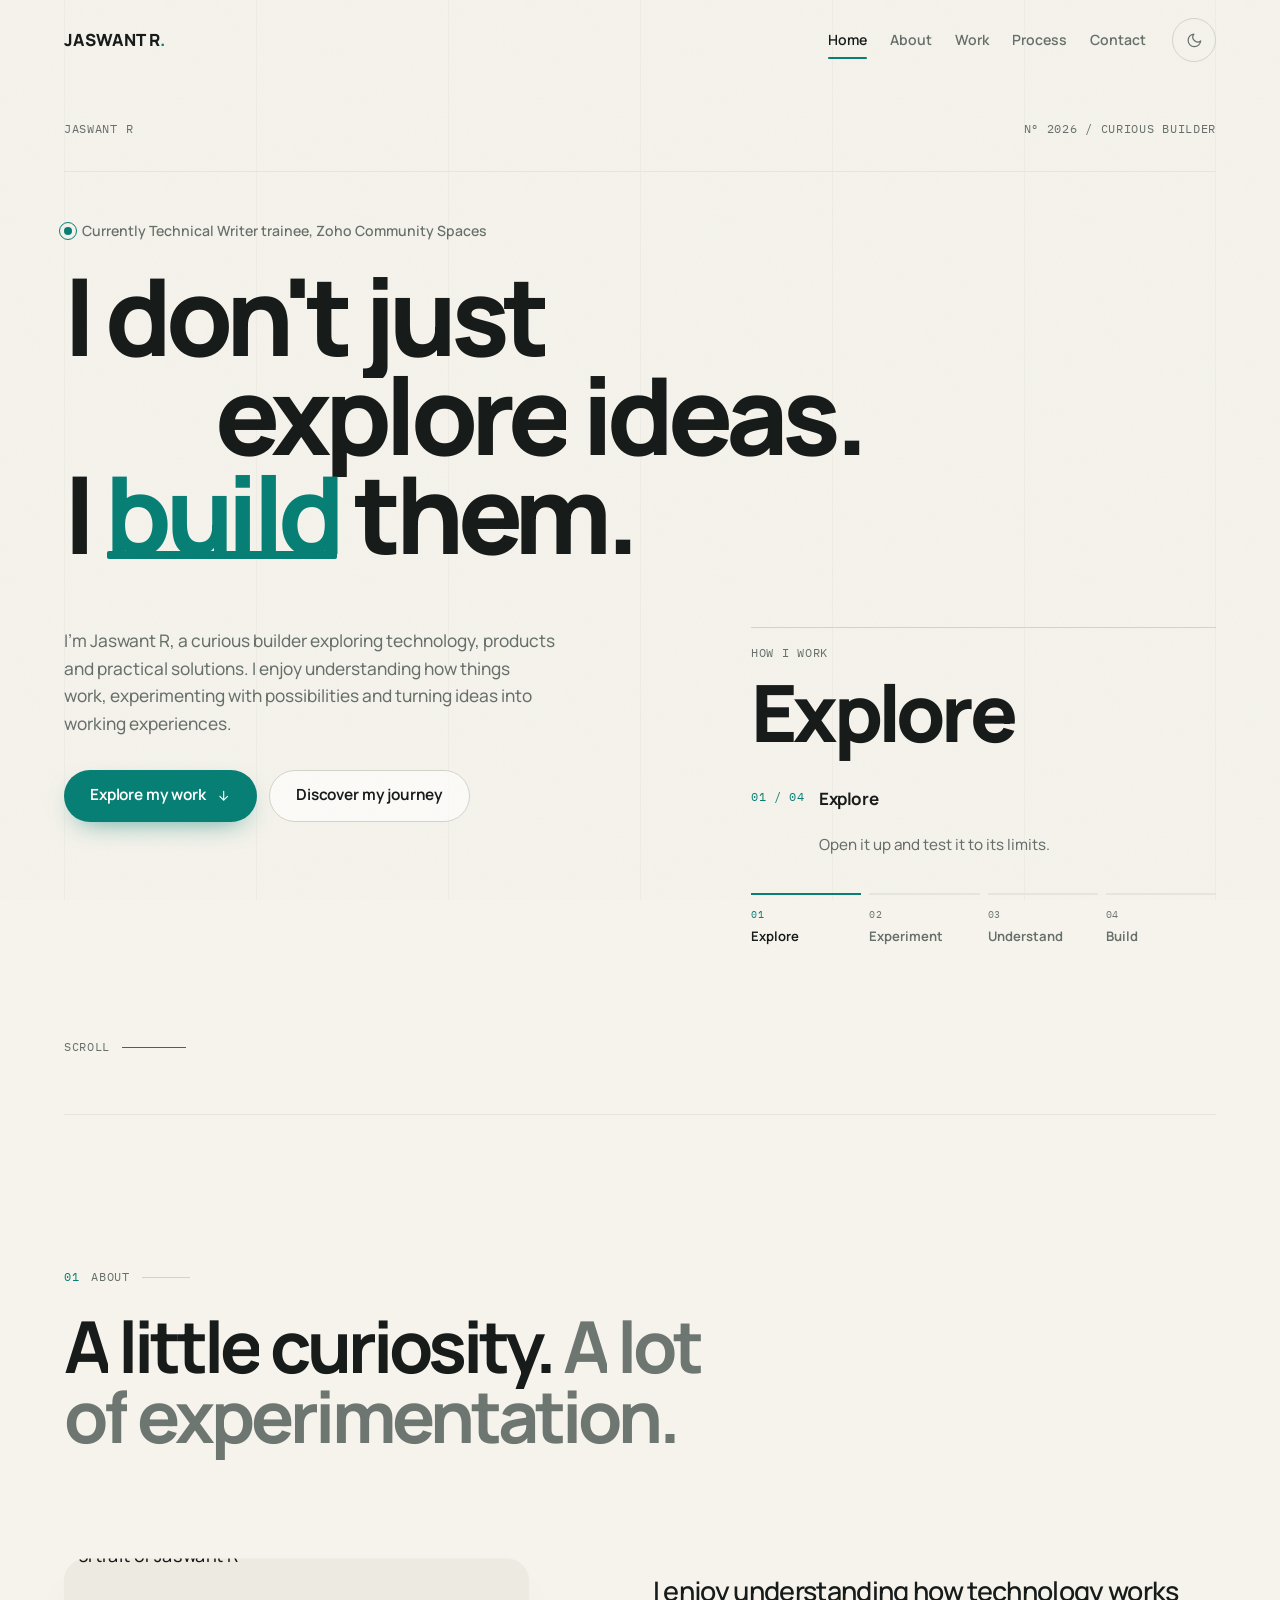
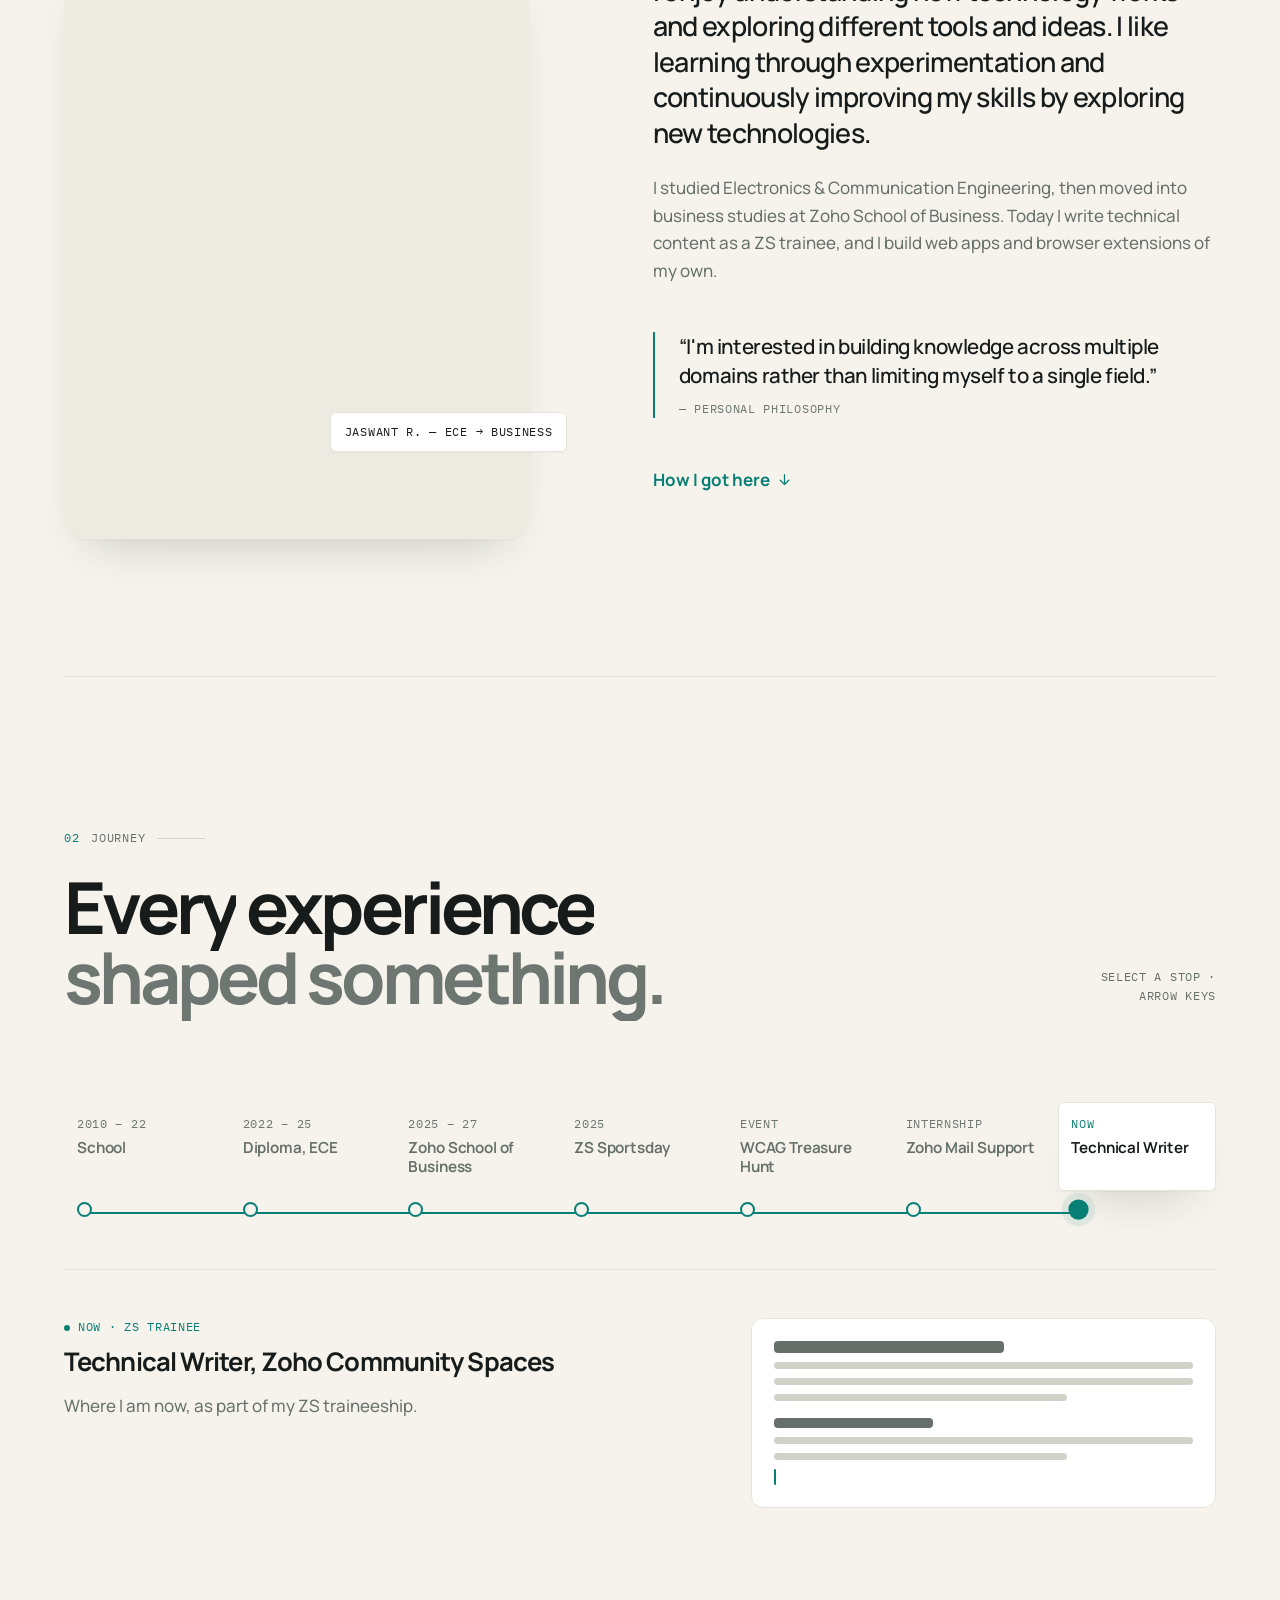
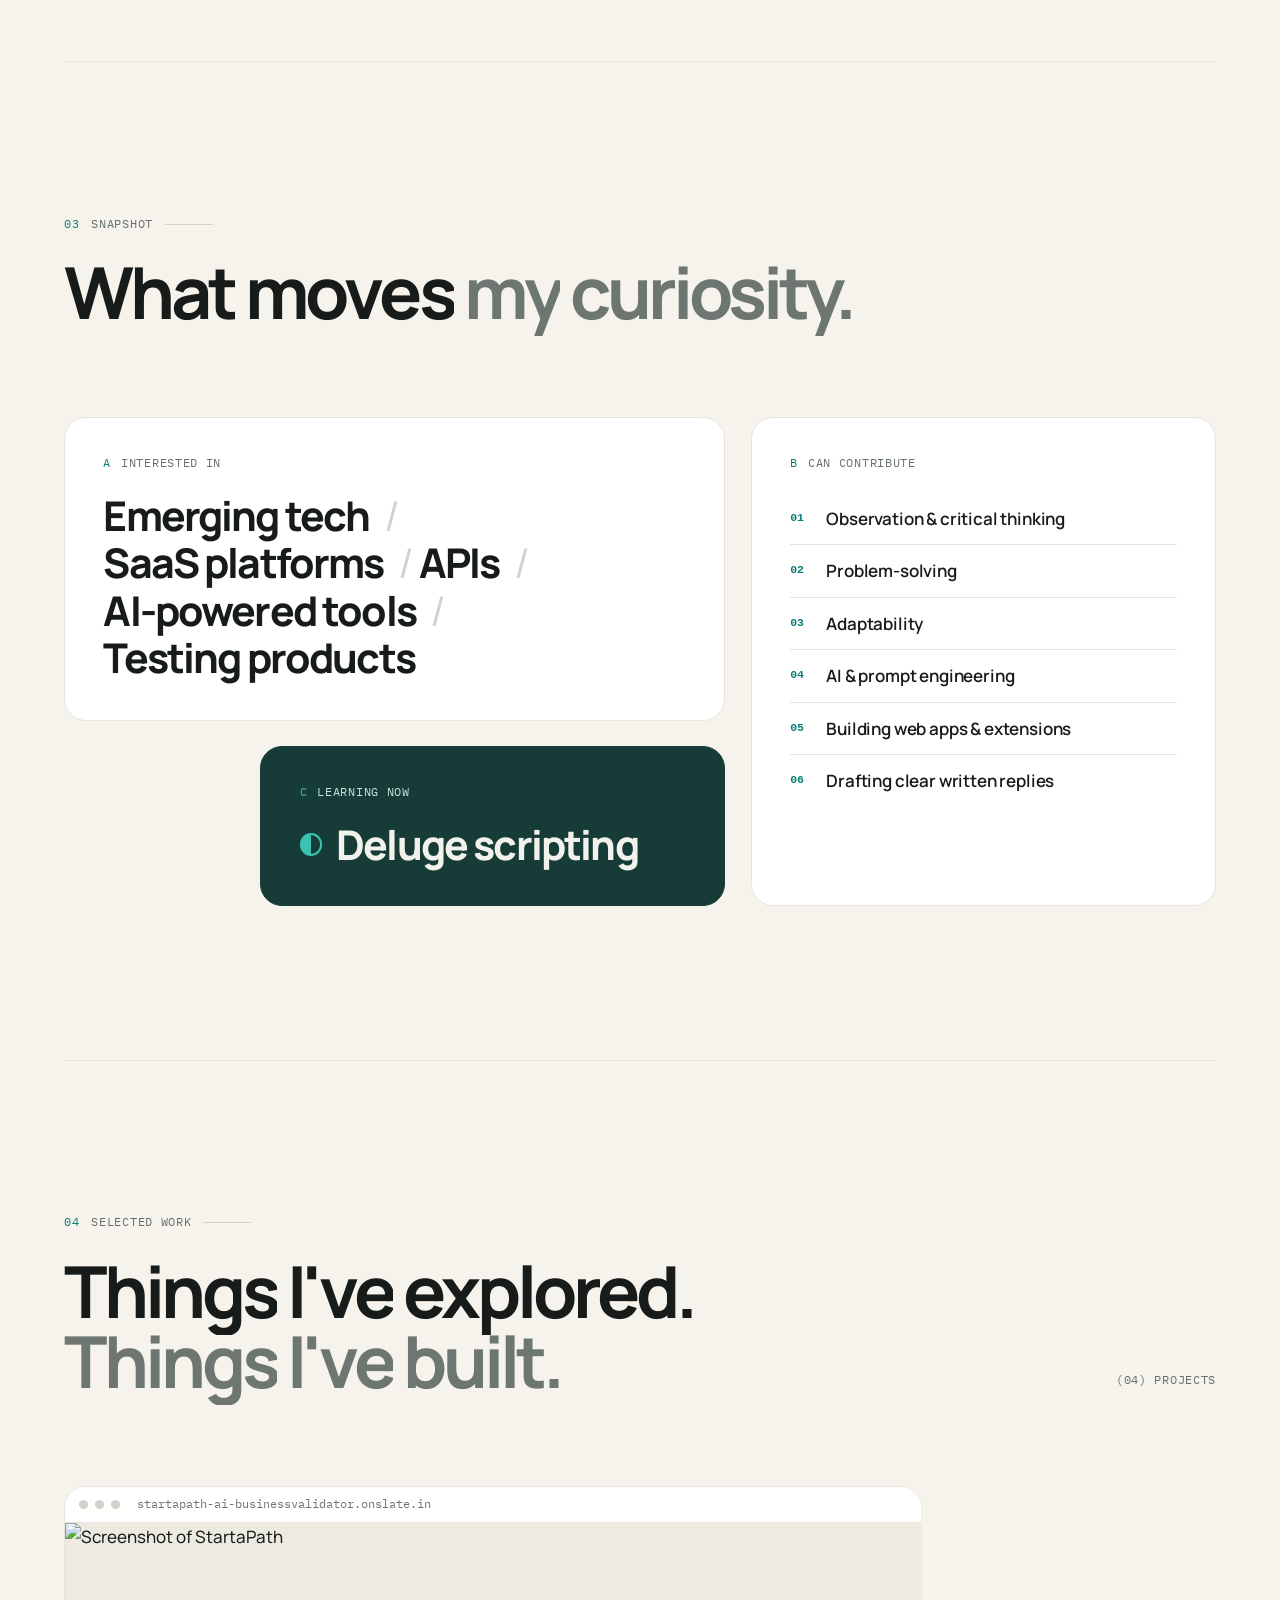
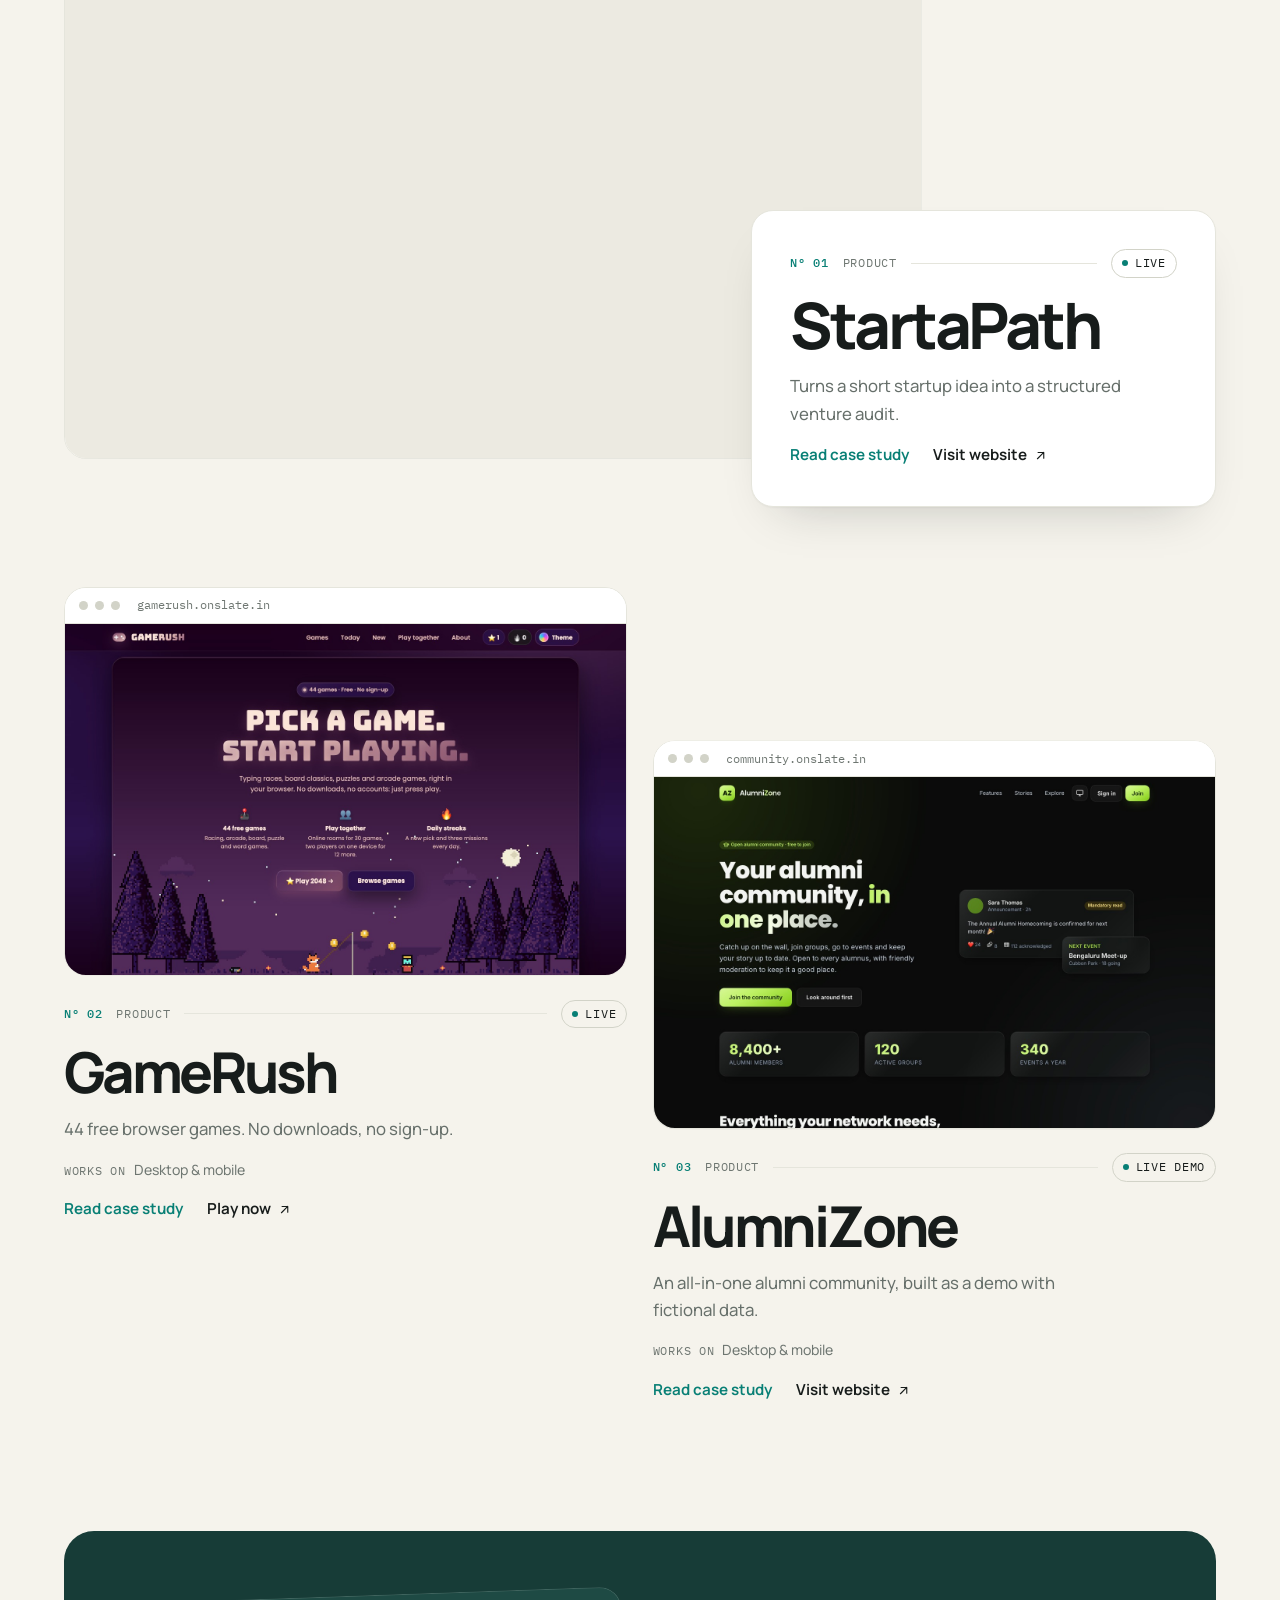
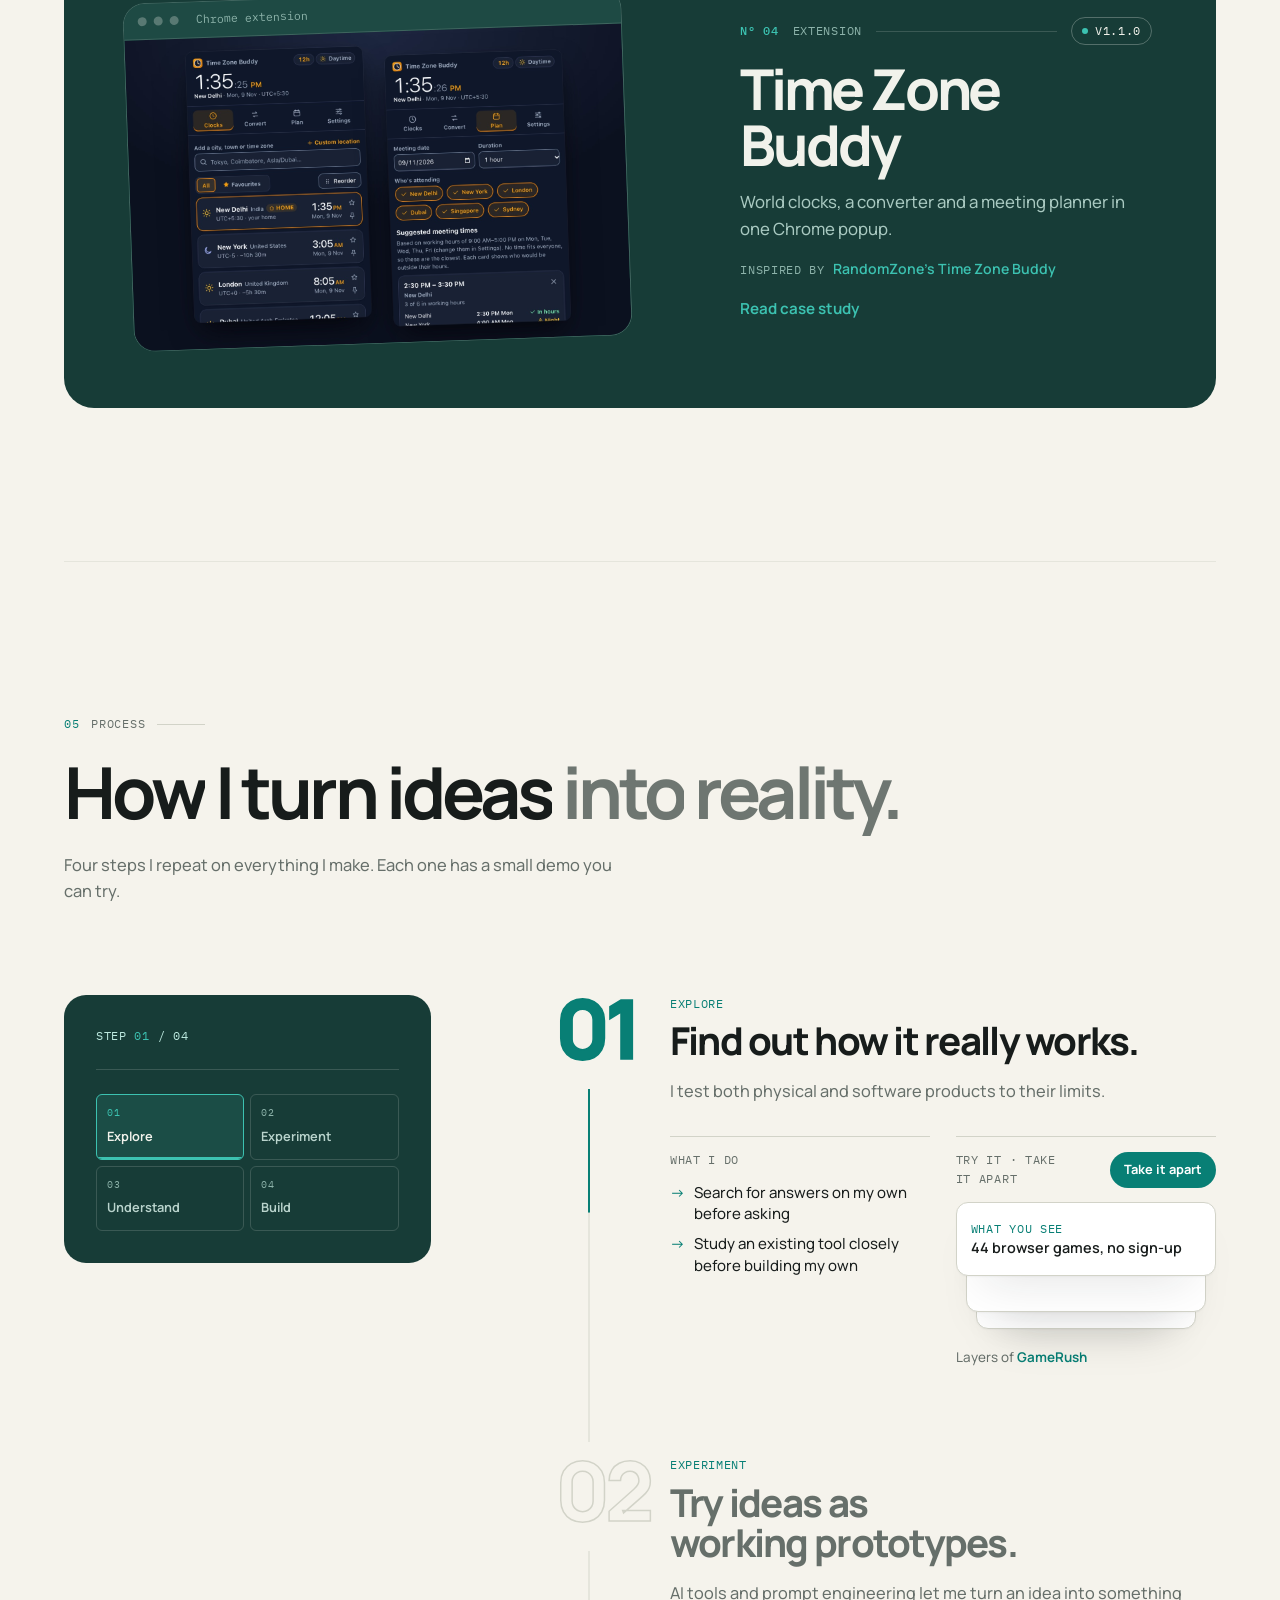
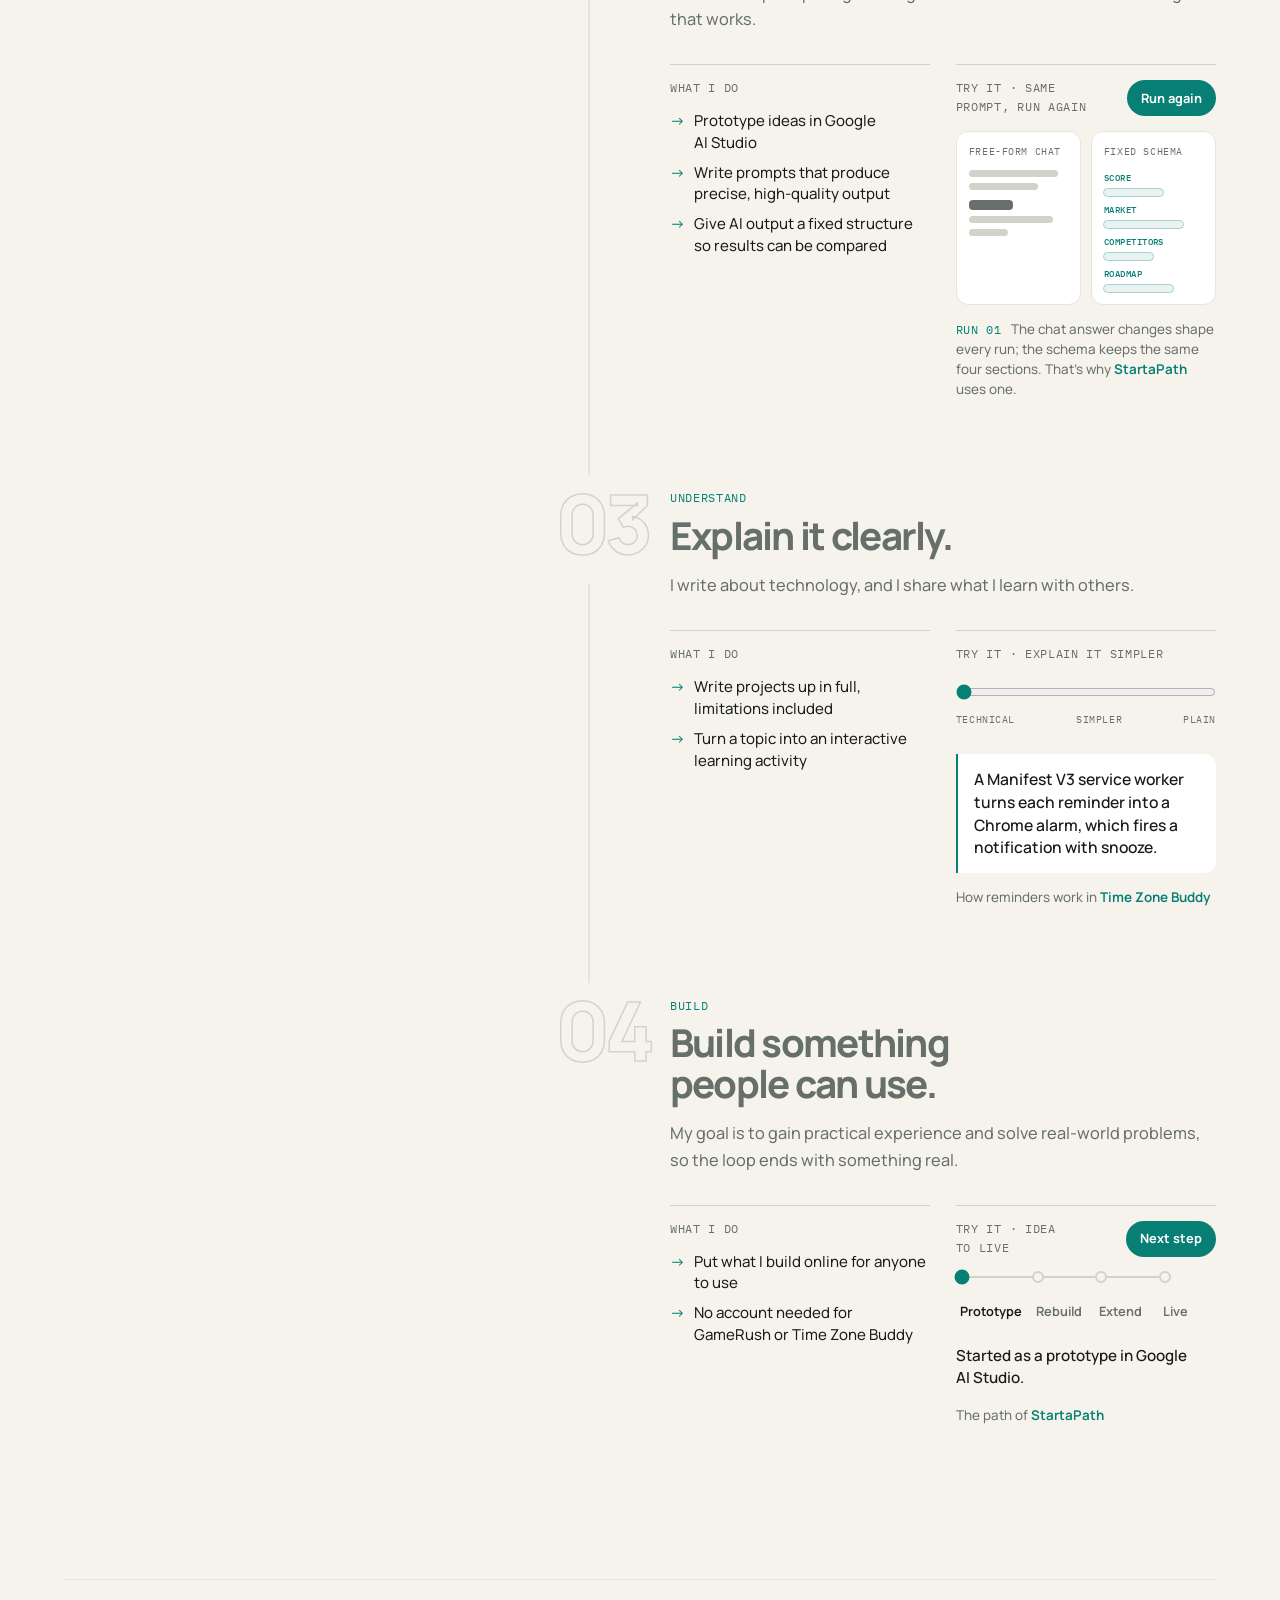
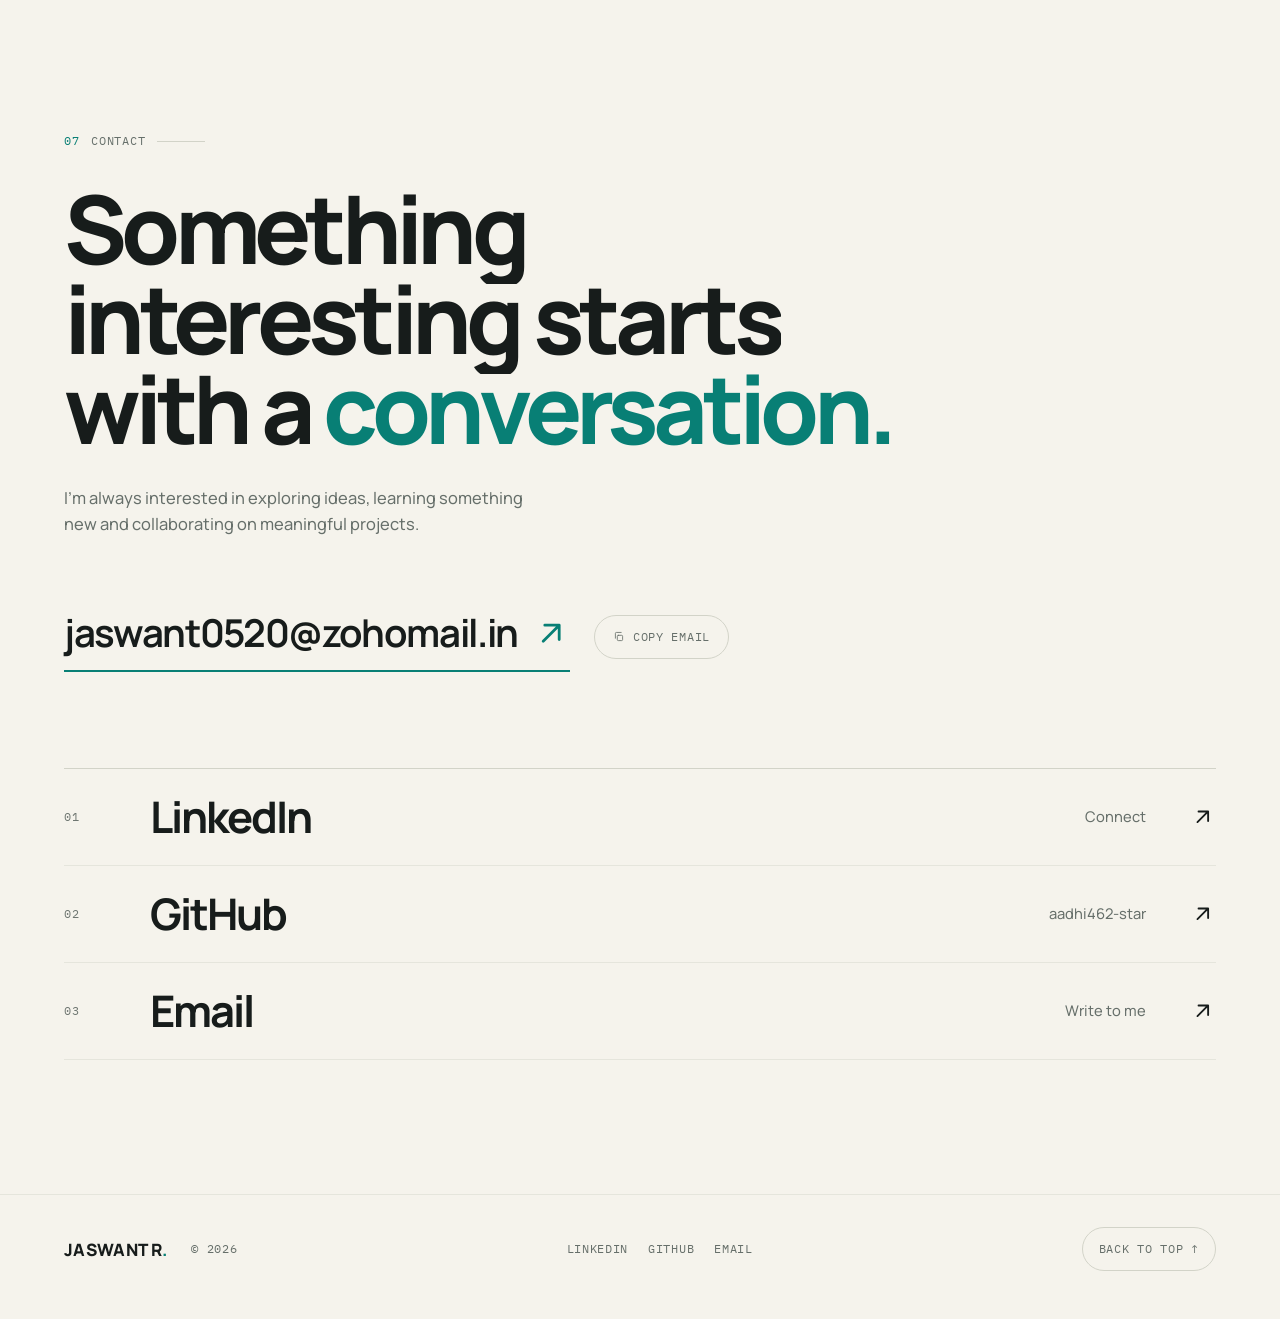
==== commit 3d41c835: "Process: replace Evidence with interactive demos, trim repeats - Each step gets a small demo built f" ====
--- a/index.html
+++ b/index.html
@@ -20,13 +20,13 @@
     <link rel="preconnect" href="https://fonts.googleapis.com">
     <link rel="preconnect" href="https://fonts.gstatic.com" crossorigin>
     <link href="https://fonts.googleapis.com/css2?family=Manrope:wght@300..800&family=IBM+Plex+Mono:wght@400;500&display=swap" rel="stylesheet">
-    <link rel="stylesheet" href="css/styles.css?v=20261111a">
+    <link rel="stylesheet" href="css/styles.css?v=20261111b">
     <!-- On every deploy: change SITE_VERSION here, the ?v= on the CSS/JS links, and version.json to the same value -->
     <script>
         // The host tells browsers to keep this page for a year, so a returning visitor can be shown an old copy.
         // Ask for version.json (never cached); if it's newer than this page, refetch the page and reload once.
         (function () {
-            var SITE_VERSION = '20261111a';
+            var SITE_VERSION = '20261111b';
             try {
                 fetch('version.json?nc=' + Date.now(), { cache: 'no-store' })
                     .then(function (r) { return r.ok ? r.json() : null; })
@@ -162,7 +162,7 @@
                     <figcaption class="stage-card" aria-live="polite">
                         <span class="mono stage-num" id="loop-num">01 / 04</span>
                         <strong id="loop-title">Explore</strong>
-                        <span id="loop-text">Find out how it really works, testing products to their limits.</span>
+                        <span id="loop-text">Open it up and test it to its limits.</span>
                     </figcaption>
                     <ol class="stage-nav">
                         <li><button type="button" class="st-btn" data-stage="0"><span class="mono">01</span>Explore</button></li>
@@ -386,7 +386,7 @@
                 <header class="section-head">
                     <p class="section-index mono reveal"><span>05</span> Process</p>
                     <h2 id="process-title" class="section-title" data-split>How I turn ideas <span class="dim">into reality.</span></h2>
-                    <p class="section-lede reveal">Explore, experiment, understand, build. Here is where each step shows up in my actual work, with evidence you can open.</p>
+                    <p class="section-lede reveal">Four steps I repeat on everything I make. Each one has a small demo you can try.</p>
                 </header>
 
                 <div class="process-grid">
@@ -394,8 +394,6 @@
                     <aside class="pv" aria-label="Process steps">
                         <div class="pv-inner">
                             <p class="pv-kicker mono">Step <span id="pv-num">01</span> / 04</p>
-                            <p class="pv-name" id="pv-name">Explore</p>
-                            <p class="pv-line" id="pv-line">Find out how it really works.</p>
                             <ol class="pv-nav">
                                 <li><button type="button" data-goto-step="0"><span class="mono">01</span>Explore</button></li>
                                 <li><button type="button" data-goto-step="1"><span class="mono">02</span>Experiment</button></li>
@@ -414,22 +412,26 @@
                                     <h3>Find out how it really works.</h3>
                                 </div>
                             </header>
-                            <p class="step-text">I enjoy exploring how technology works, and I like testing both physical and software products to their limits.</p>
+                            <p class="step-text">I test both physical and software products to their limits.</p>
                             <div class="step-cols">
                                 <div class="step-box">
                                     <p class="mono">What I do</p>
                                     <ul class="step-list">
-                                        <li>Test products to their limits</li>
                                         <li>Search for answers on my own before asking</li>
                                         <li>Study an existing tool closely before building my own</li>
                                     </ul>
                                 </div>
-                                <div class="step-box">
-                                    <p class="mono">Evidence</p>
-                                    <ul class="step-evidence">
-                                        <li><button type="button" data-journey="5"><strong>Zoho Mail support</strong><span>Internship. My mentor noted I searched for answers on my own before reaching out with doubts.</span></button></li>
-                                        <li><button type="button" data-open="time-zone-buddy"><strong>Time Zone Buddy</strong><span>Built after studying RandomZone's web tool of the same name.</span></button></li>
-                                    </ul>
+                                <div class="step-box demo" data-demo="explode">
+                                    <div class="demo-head">
+                                        <p class="mono">Try it · Take it apart</p>
+                                        <button type="button" class="demo-btn" aria-pressed="false" aria-controls="explode-0">Take it apart</button>
+                                    </div>
+                                    <div class="explode" id="explode-0">
+                                        <div class="layer"><span class="mono">What you see</span><span>44 browser games, no sign-up</span></div>
+                                        <div class="layer"><span class="mono">What it does</span><span>Online rooms for 30 games, two players on one device for 12 more</span></div>
+                                        <div class="layer"><span class="mono">What brings you back</span><span>Daily picks, missions, streaks and XP levels</span></div>
+                                    </div>
+                                    <p class="demo-cap">Layers of <button type="button" class="link-line" data-open="gamerush">GameRush</button></p>
                                 </div>
                             </div>
                                                     </li>
@@ -442,7 +444,7 @@
                                     <h3>Try ideas as working prototypes.</h3>
                                 </div>
                             </header>
-                            <p class="step-text">I like learning through experimentation. AI tools and prompt engineering let me turn an idea into something that works.</p>
+                            <p class="step-text">AI tools and prompt engineering let me turn an idea into something that works.</p>
                             <div class="step-cols">
                                 <div class="step-box">
                                     <p class="mono">What I do</p>
@@ -452,12 +454,18 @@
                                         <li>Give AI output a fixed structure so results can be compared</li>
                                     </ul>
                                 </div>
-                                <div class="step-box">
-                                    <p class="mono">Evidence</p>
-                                    <ul class="step-evidence">
-                                        <li><button type="button" data-open="startapath"><strong>StartaPath</strong><span>Began as an AI Studio prototype; a fixed JSON schema makes every audit the same shape.</span></button></li>
-                                        <li><button type="button" data-open="warranty-vault-pro"><strong>Warranty Vault Pro</strong><span>Designed and built in Google AI Studio.</span></button></li>
-                                    </ul>
+                                <div class="step-box demo" data-demo="schema">
+                                    <div class="demo-head">
+                                        <p class="mono">Try it · Same prompt, run again</p>
+                                        <button type="button" class="demo-btn">Run again</button>
+                                    </div>
+                                    <div class="schema">
+                                        <div class="sc"><p class="mono">Free-form chat</p><div class="sc-out sc-free" aria-hidden="true"><i style="--w:90%"></i><i style="--w:70%"></i><b></b><i style="--w:85%"></i><i style="--w:40%"></i></div></div>
+                                        <div class="sc"><p class="mono">Fixed schema</p><div class="sc-out sc-fixed" aria-hidden="true">
+                                            <span>Score<i style="--w:60%"></i></span><span>Market<i style="--w:80%"></i></span><span>Competitors<i style="--w:50%"></i></span><span>Roadmap<i style="--w:70%"></i></span>
+                                        </div></div>
+                                    </div>
+                                    <p class="demo-cap" aria-live="polite"><span class="mono run-count">Run 01</span> The chat answer changes shape every run; the schema keeps the same four sections. That's why <button type="button" class="link-line" data-open="startapath">StartaPath</button> uses one.</p>
                                 </div>
                             </div>
                                                     </li>
@@ -470,7 +478,7 @@
                                     <h3>Explain it clearly.</h3>
                                 </div>
                             </header>
-                            <p class="step-text">I write about technology, document my projects in full, and have run a learning activity for others.</p>
+                            <p class="step-text">I write about technology, and I share what I learn with others.</p>
                             <div class="step-cols">
                                 <div class="step-box">
                                     <p class="mono">What I do</p>
@@ -479,13 +487,14 @@
                                         <li>Turn a topic into an interactive learning activity</li>
                                     </ul>
                                 </div>
-                                <div class="step-box">
-                                    <p class="mono">Evidence</p>
-                                    <ul class="step-evidence">
-                                        <li><button type="button" data-journey="6"><strong>Zoho Community Spaces</strong><span>My current role, as a ZS trainee.</span></button></li>
-                                        <li><button type="button" data-open="startapath"><strong>StartaPath report</strong><span>A full project report covering architecture, testing and limitations.</span></button></li>
-                                        <li><button type="button" data-journey="4"><strong>WCAG Treasure Hunt</strong><span>Organised and hosted it to promote accessibility awareness.</span></button></li>
-                                    </ul>
+                                <div class="step-box demo" data-demo="explain">
+                                    <div class="demo-head">
+                                        <p class="mono">Try it · Explain it simpler</p>
+                                    </div>
+                                    <input type="range" class="explain-range" min="0" max="2" step="1" value="0" aria-label="How technical the explanation is" aria-valuetext="Technical">
+                                    <div class="explain-scale mono" aria-hidden="true"><span>Technical</span><span>Simpler</span><span>Plain</span></div>
+                                    <p class="explain-text" aria-live="polite">A Manifest V3 service worker turns each reminder into a Chrome alarm, which fires a notification with snooze.</p>
+                                    <p class="demo-cap">How reminders work in <button type="button" class="link-line" data-open="time-zone-buddy">Time Zone Buddy</button></p>
                                 </div>
                             </div>
                                                     </li>
@@ -503,18 +512,23 @@
                                 <div class="step-box">
                                     <p class="mono">What I do</p>
                                     <ul class="step-list">
-                                        <li>Designed and built web apps and Chrome extensions</li>
-                                        <li>Put them online for anyone to use</li>
+                                        <li>Put what I build online for anyone to use</li>
                                         <li>No account needed for GameRush or Time Zone Buddy</li>
                                     </ul>
                                 </div>
-                                <div class="step-box">
-                                    <p class="mono">Evidence</p>
-                                    <ul class="step-evidence">
-                                        <li><button type="button" data-open="gamerush"><strong>GameRush</strong><span>44 browser games, live, with online rooms and daily streaks.</span></button></li>
-                                        <li><button type="button" data-open="alumnizone"><strong>AlumniZone</strong><span>An alumni community platform, built as a demo with fictional data.</span></button></li>
-                                        <li><button type="button" data-open="time-zone-buddy"><strong>Time Zone Buddy</strong><span>A Chrome extension, now on version 1.1.0.</span></button></li>
-                                    </ul>
+                                <div class="step-box demo" data-demo="ship">
+                                    <div class="demo-head">
+                                        <p class="mono">Try it · Idea to live</p>
+                                        <button type="button" class="demo-btn">Next step</button>
+                                    </div>
+                                    <ol class="ship" style="--sp:0">
+                                        <li><button type="button" class="on" aria-pressed="true">Prototype</button></li>
+                                        <li><button type="button" aria-pressed="false">Rebuild</button></li>
+                                        <li><button type="button" aria-pressed="false">Extend</button></li>
+                                        <li><button type="button" aria-pressed="false">Live</button></li>
+                                    </ol>
+                                    <p class="ship-detail" aria-live="polite">Started as a prototype in Google AI Studio.</p>
+                                    <p class="demo-cap">The path of <button type="button" class="link-line" data-open="startapath">StartaPath</button></p>
                                 </div>
                             </div>
                                                     </li>
@@ -607,8 +621,8 @@
 
     <div class="toast mono" id="toast" role="status" aria-live="polite"></div>
 
-    <script src="js/projects.js?v=20261111a"></script>
-    <script src="js/journal.js?v=20261111a"></script>
-    <script src="js/main.js?v=20261111a"></script>
+    <script src="js/projects.js?v=20261111b"></script>
+    <script src="js/journal.js?v=20261111b"></script>
+    <script src="js/main.js?v=20261111b"></script>
 </body>
 </html>
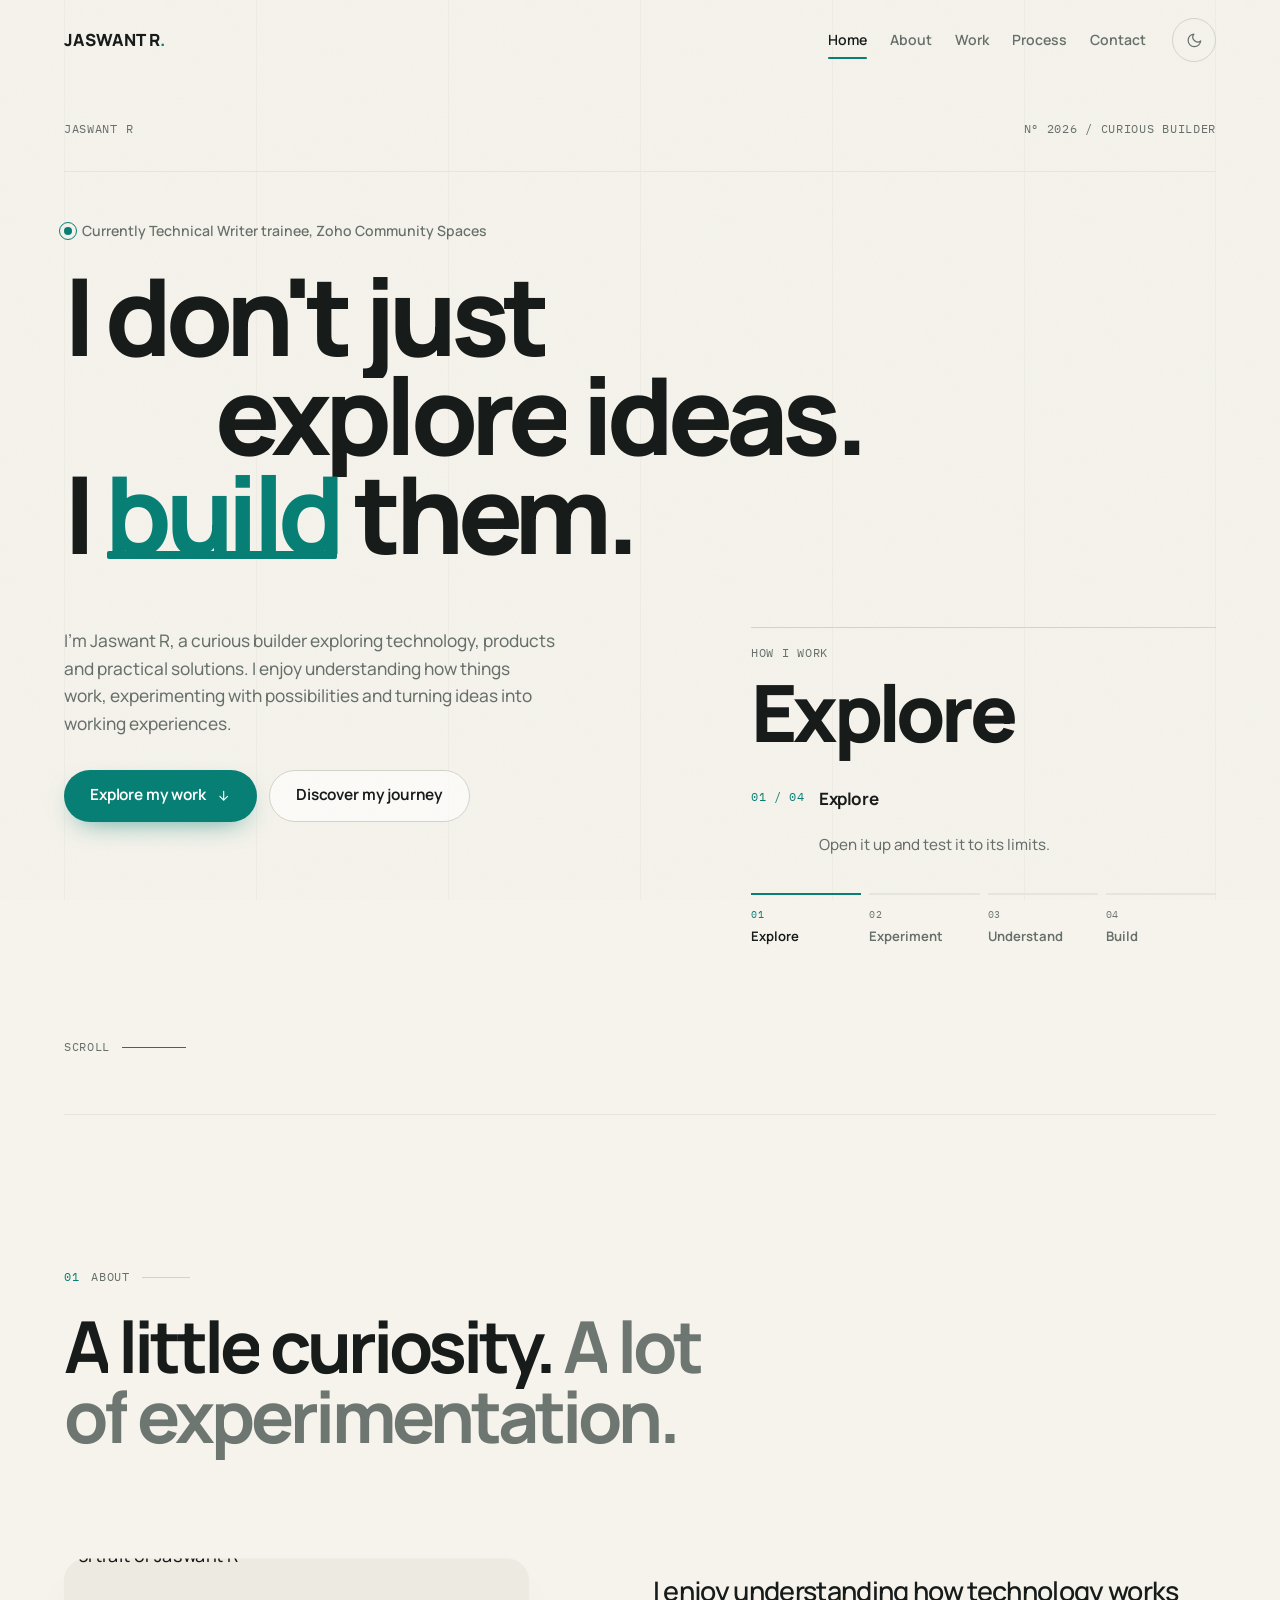
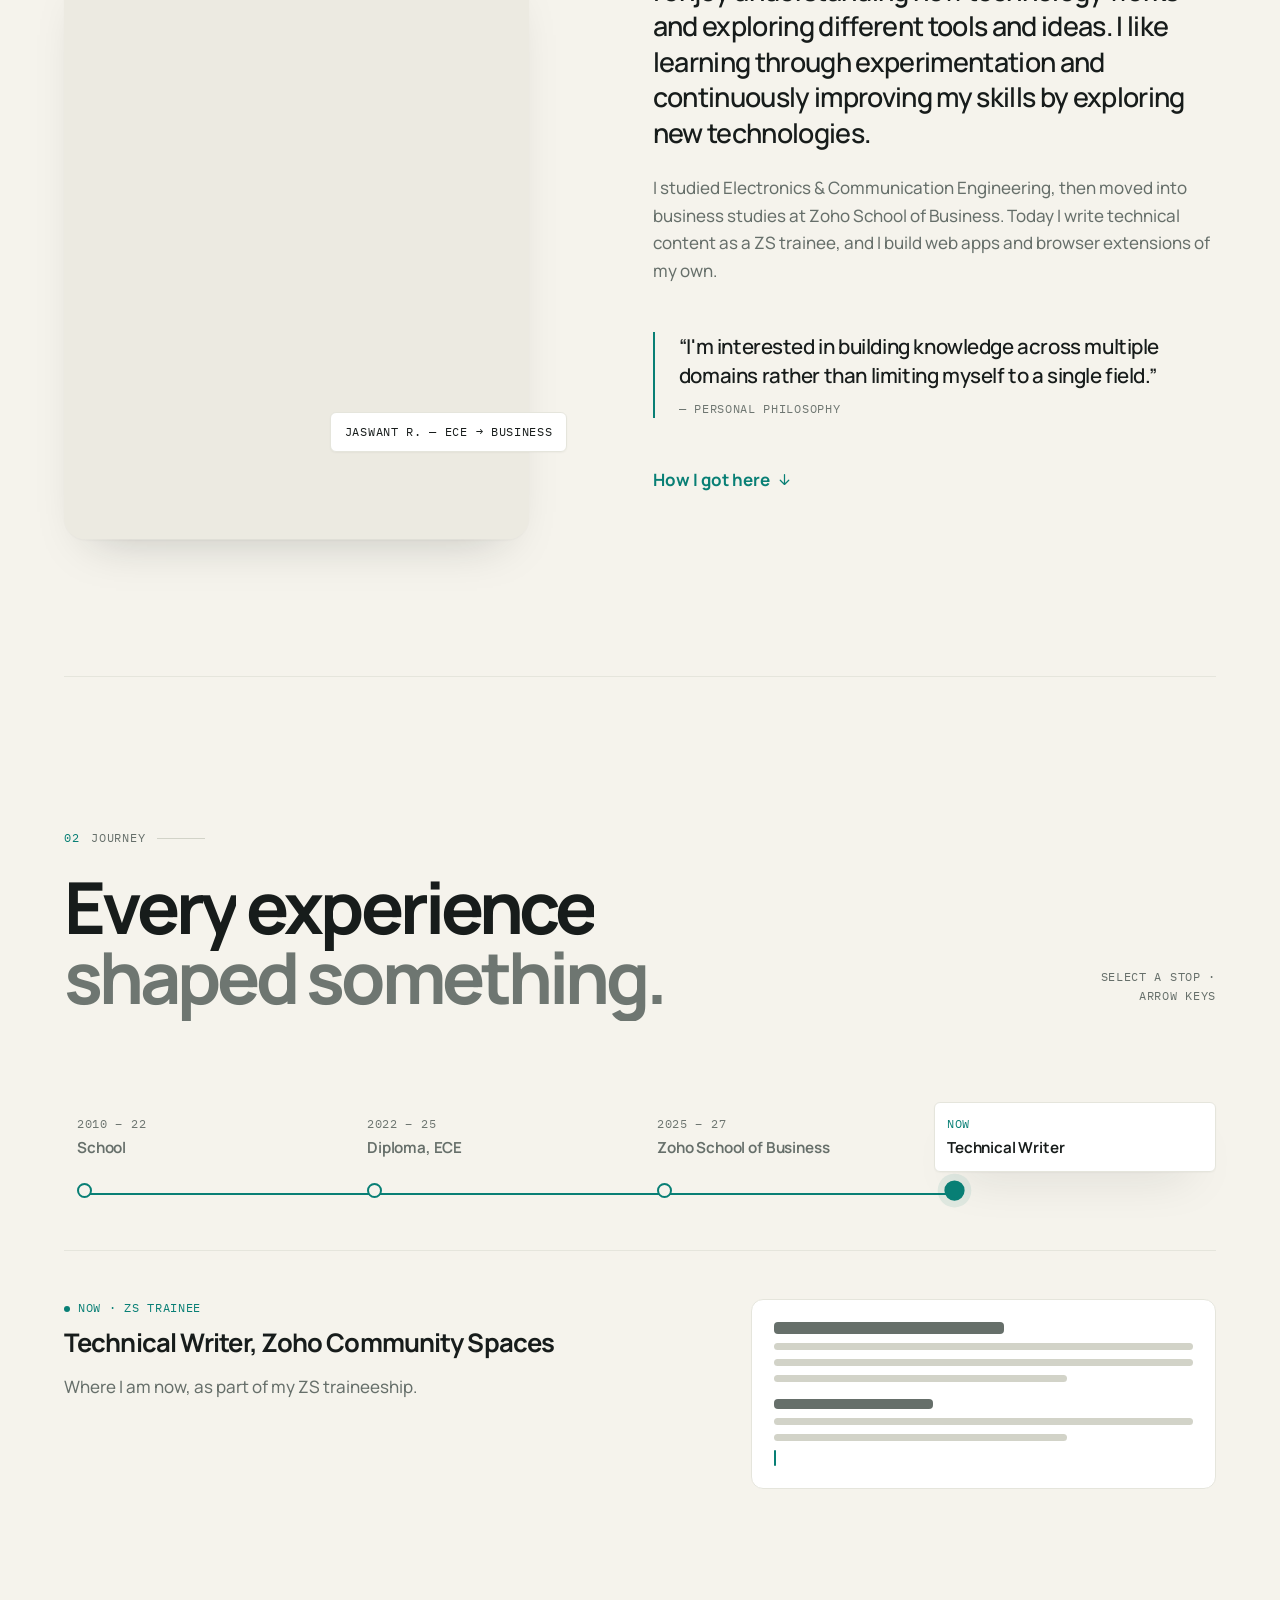
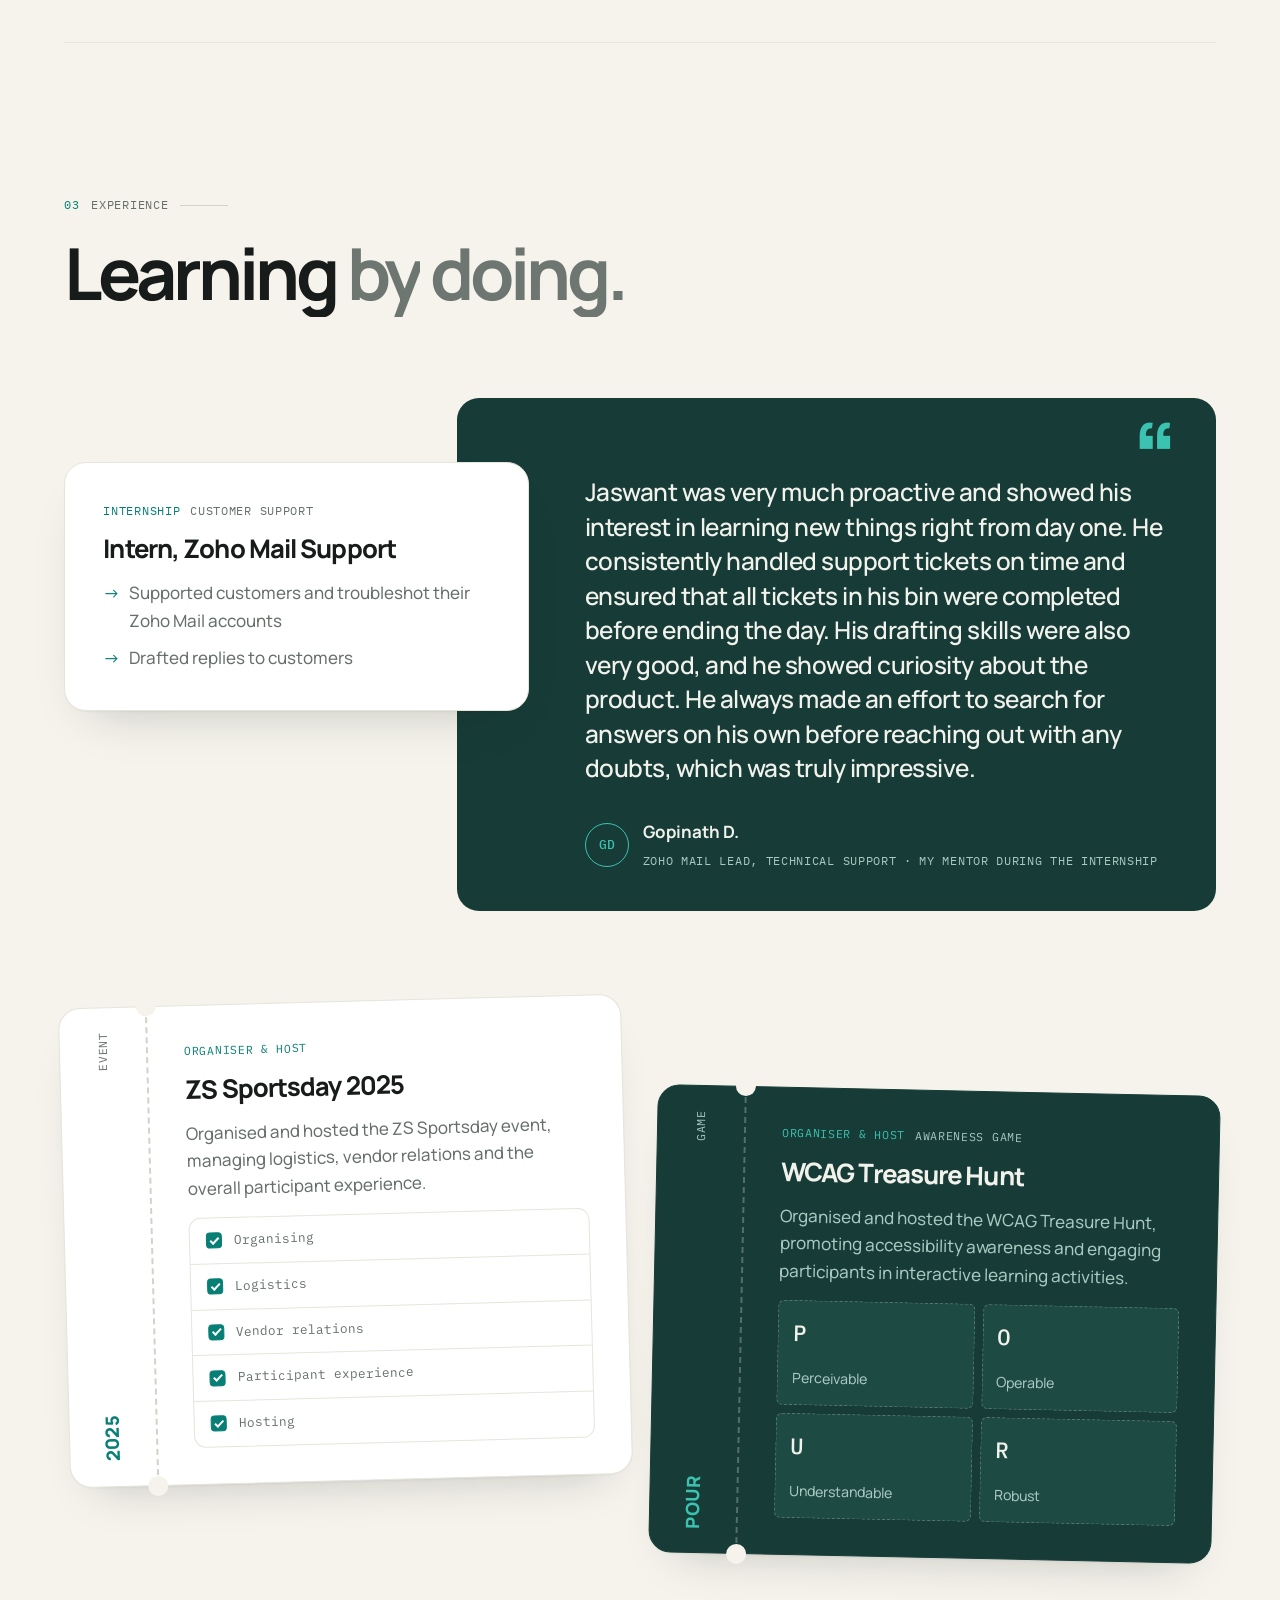
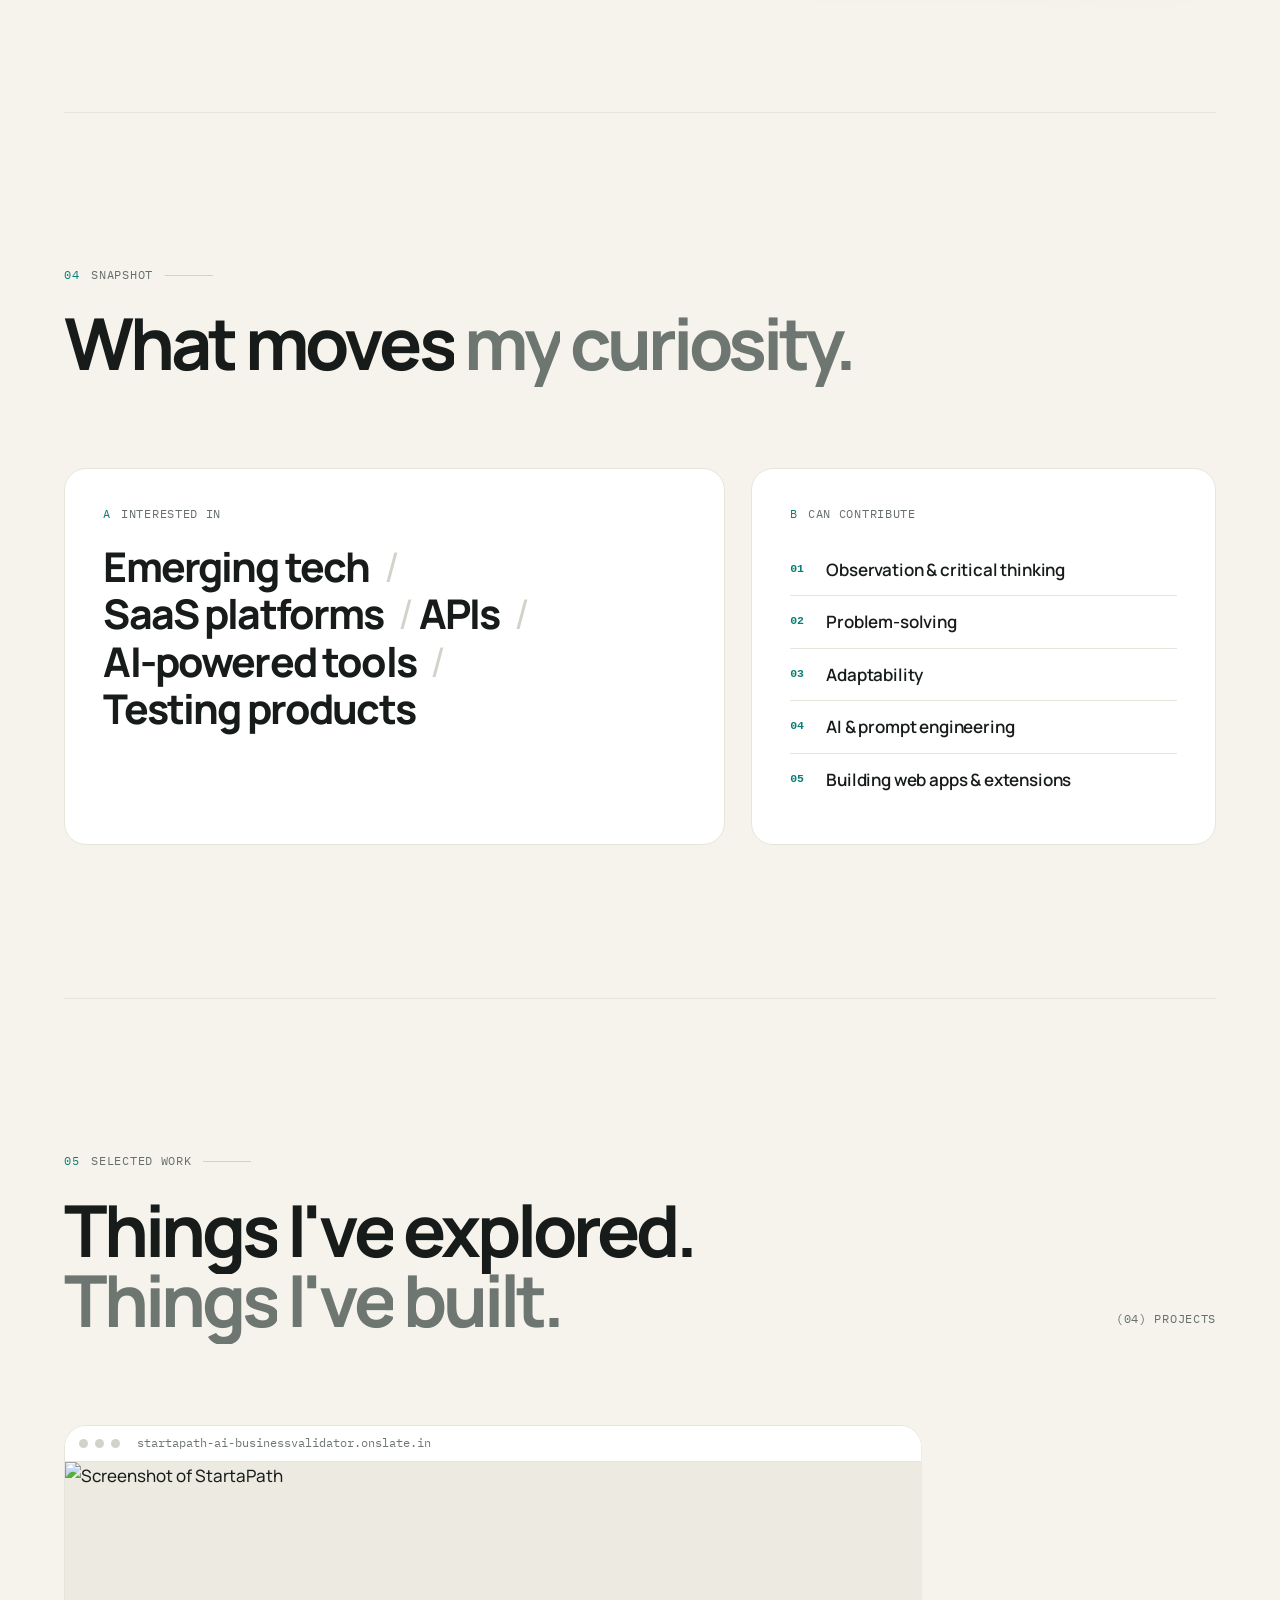
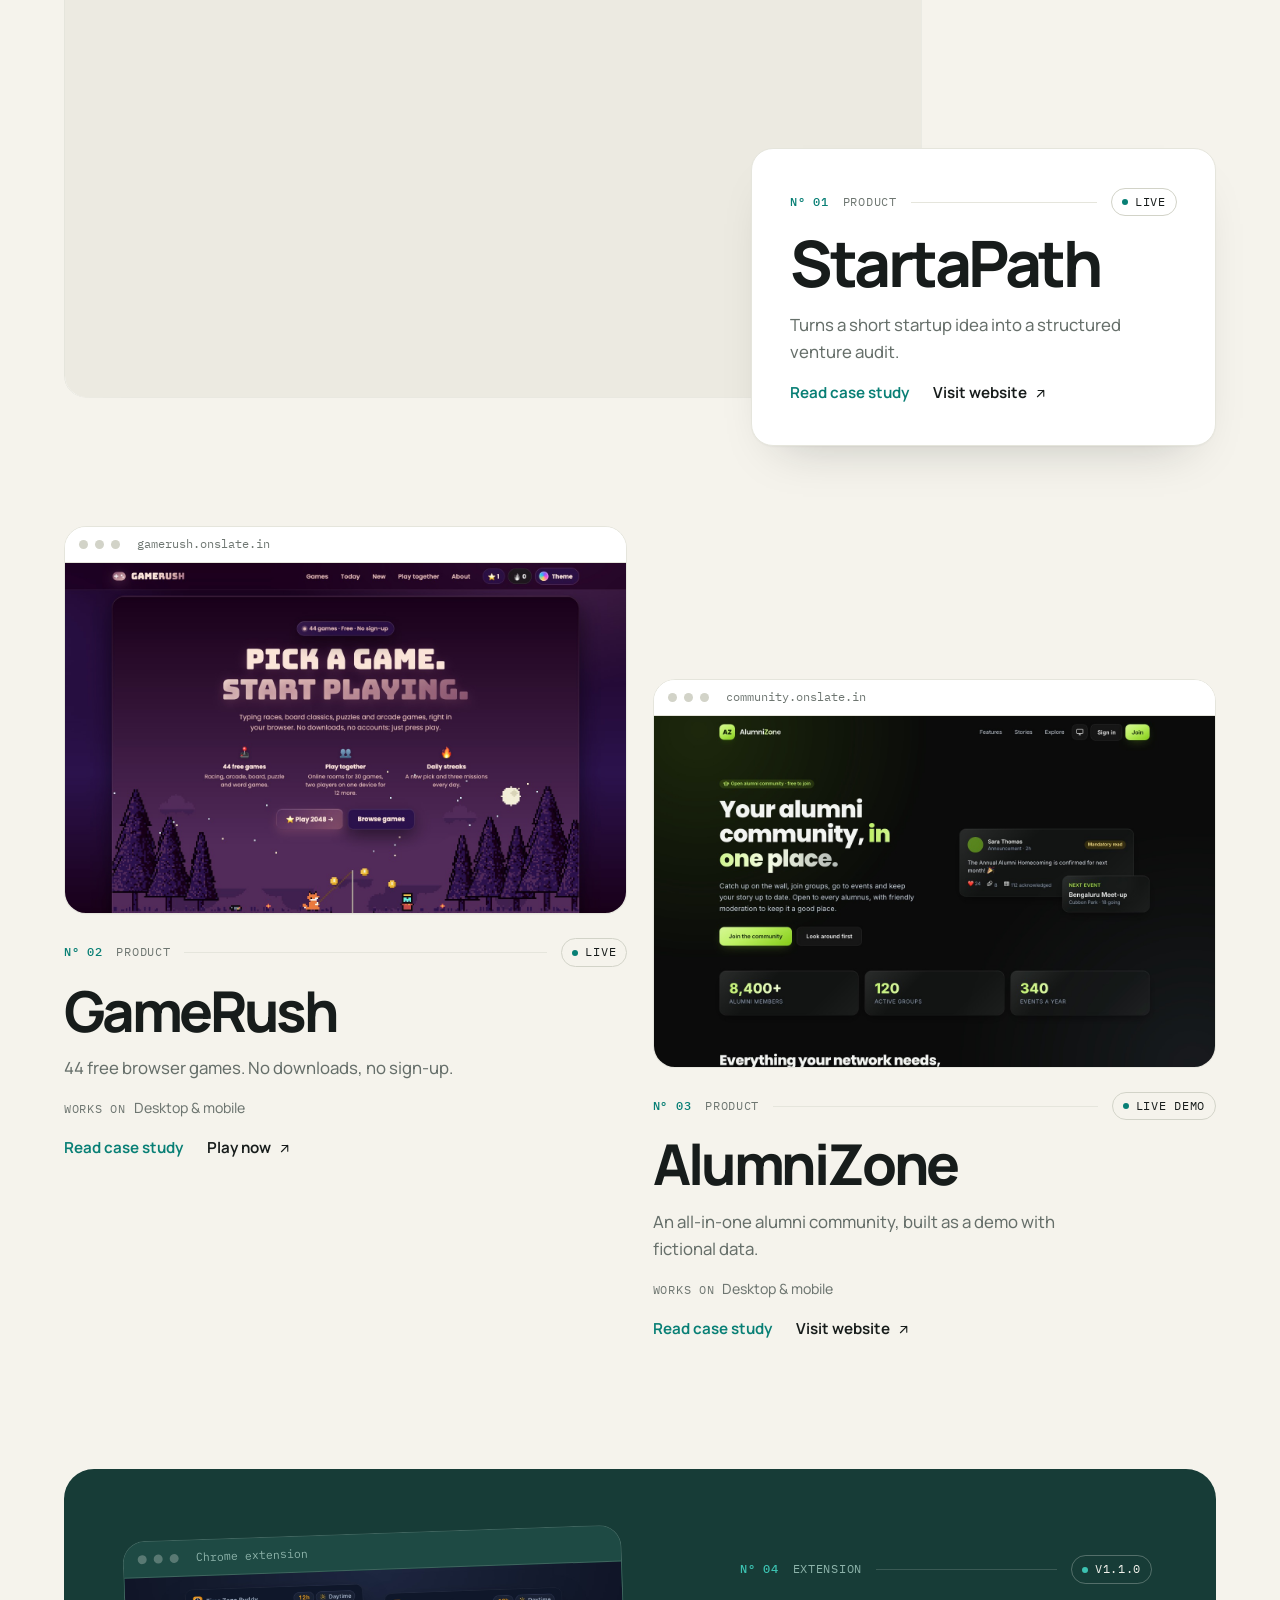
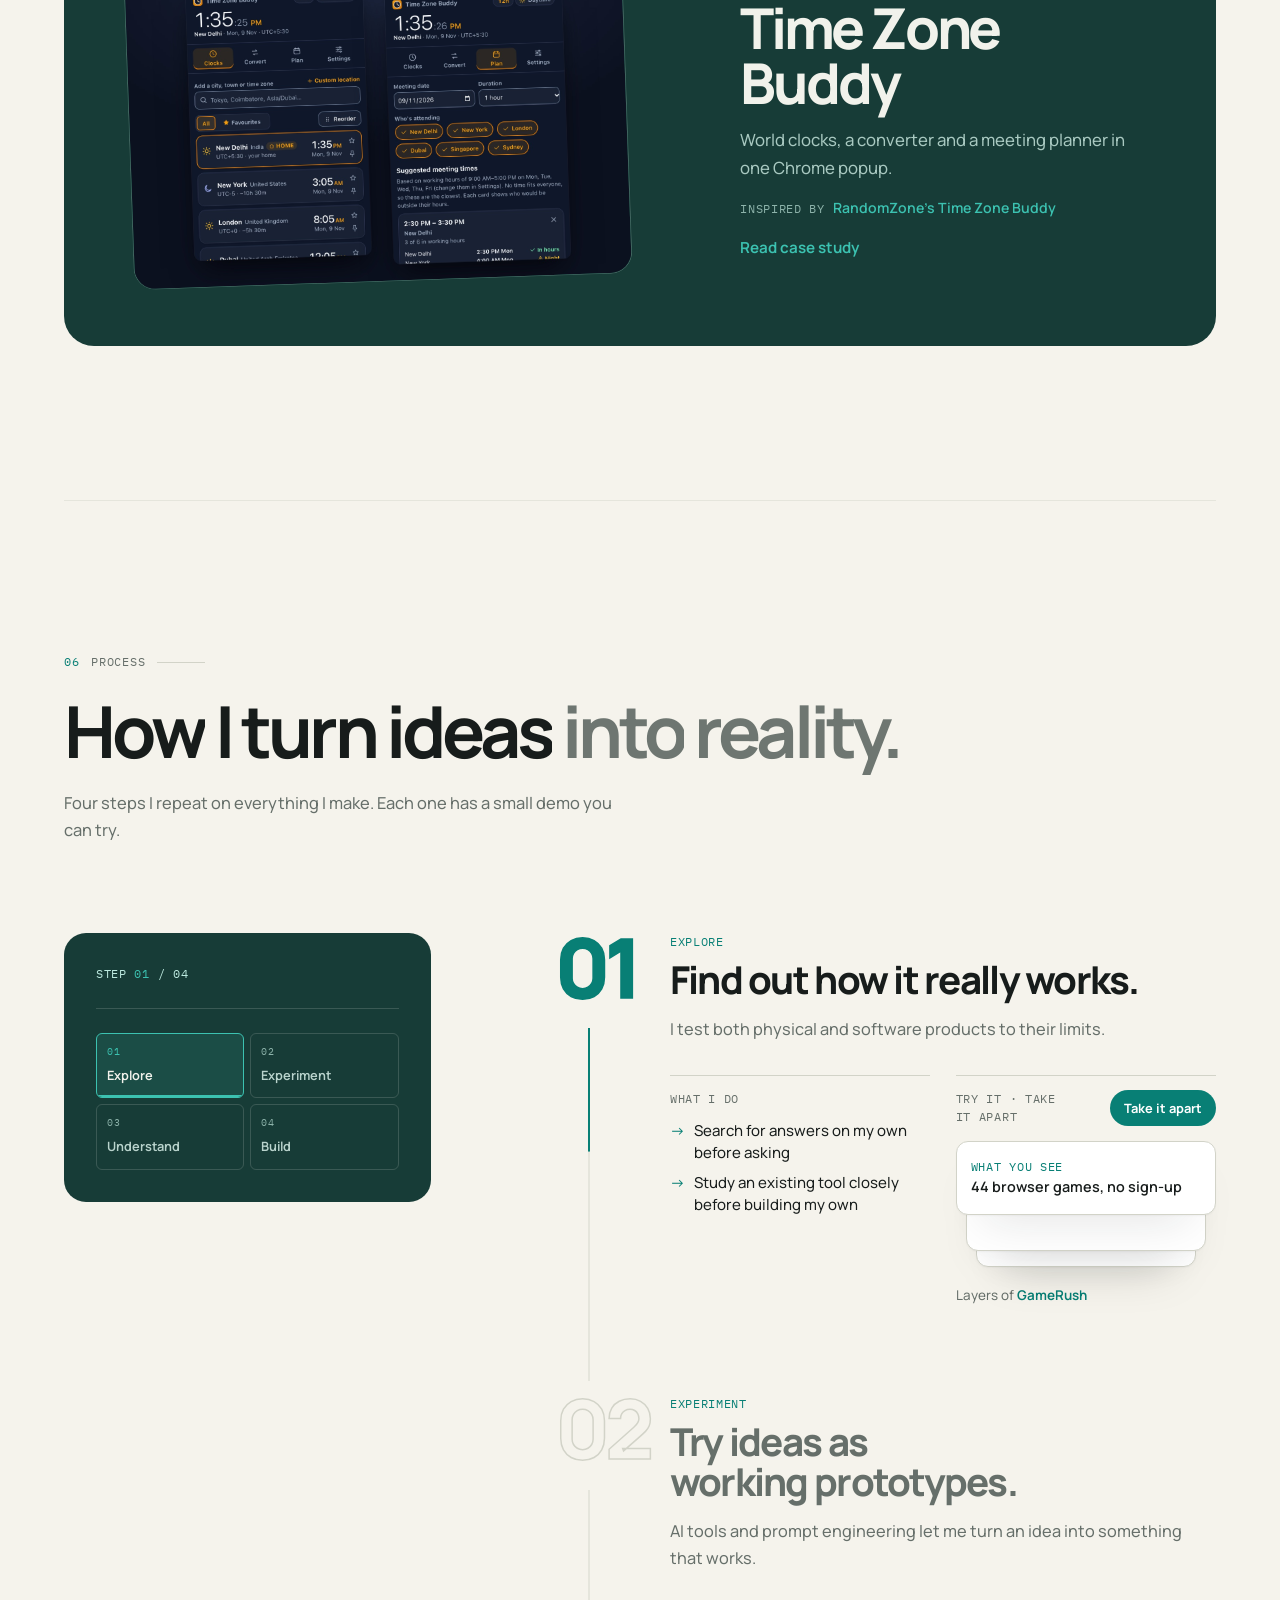
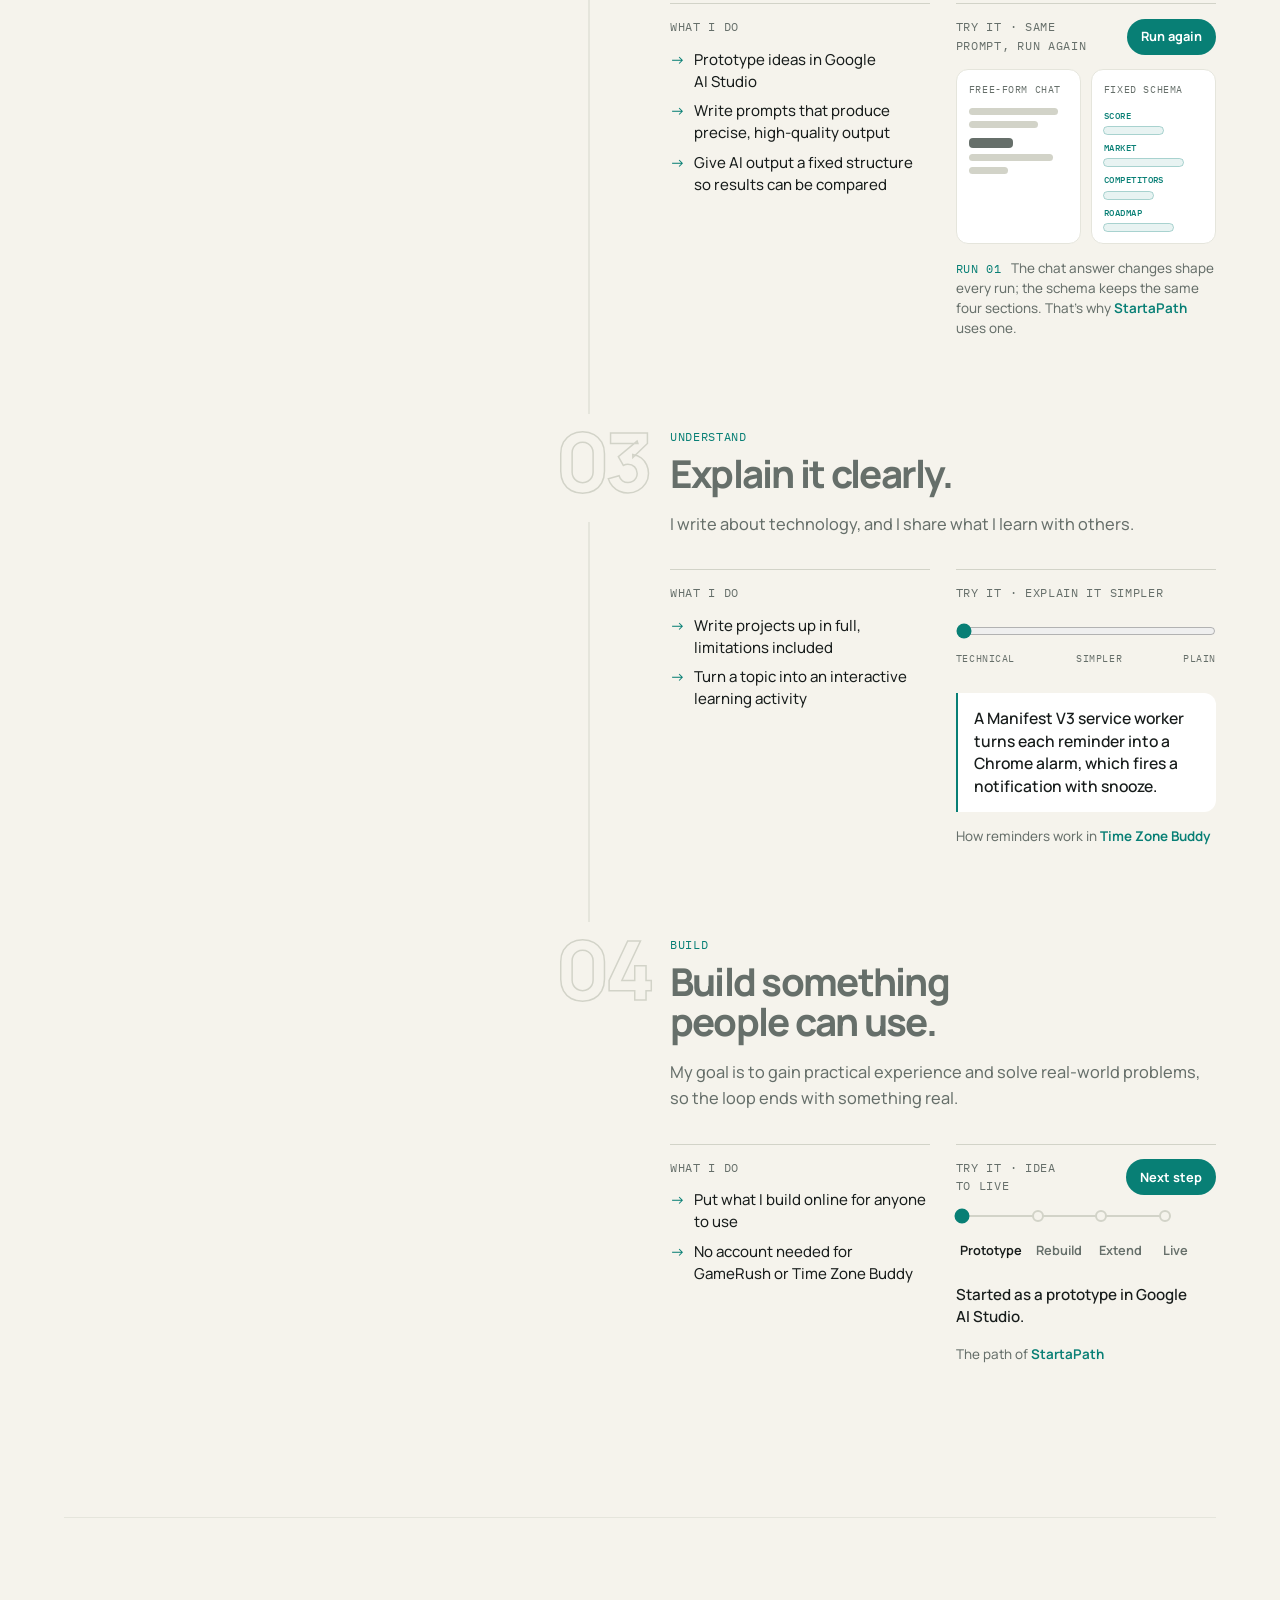
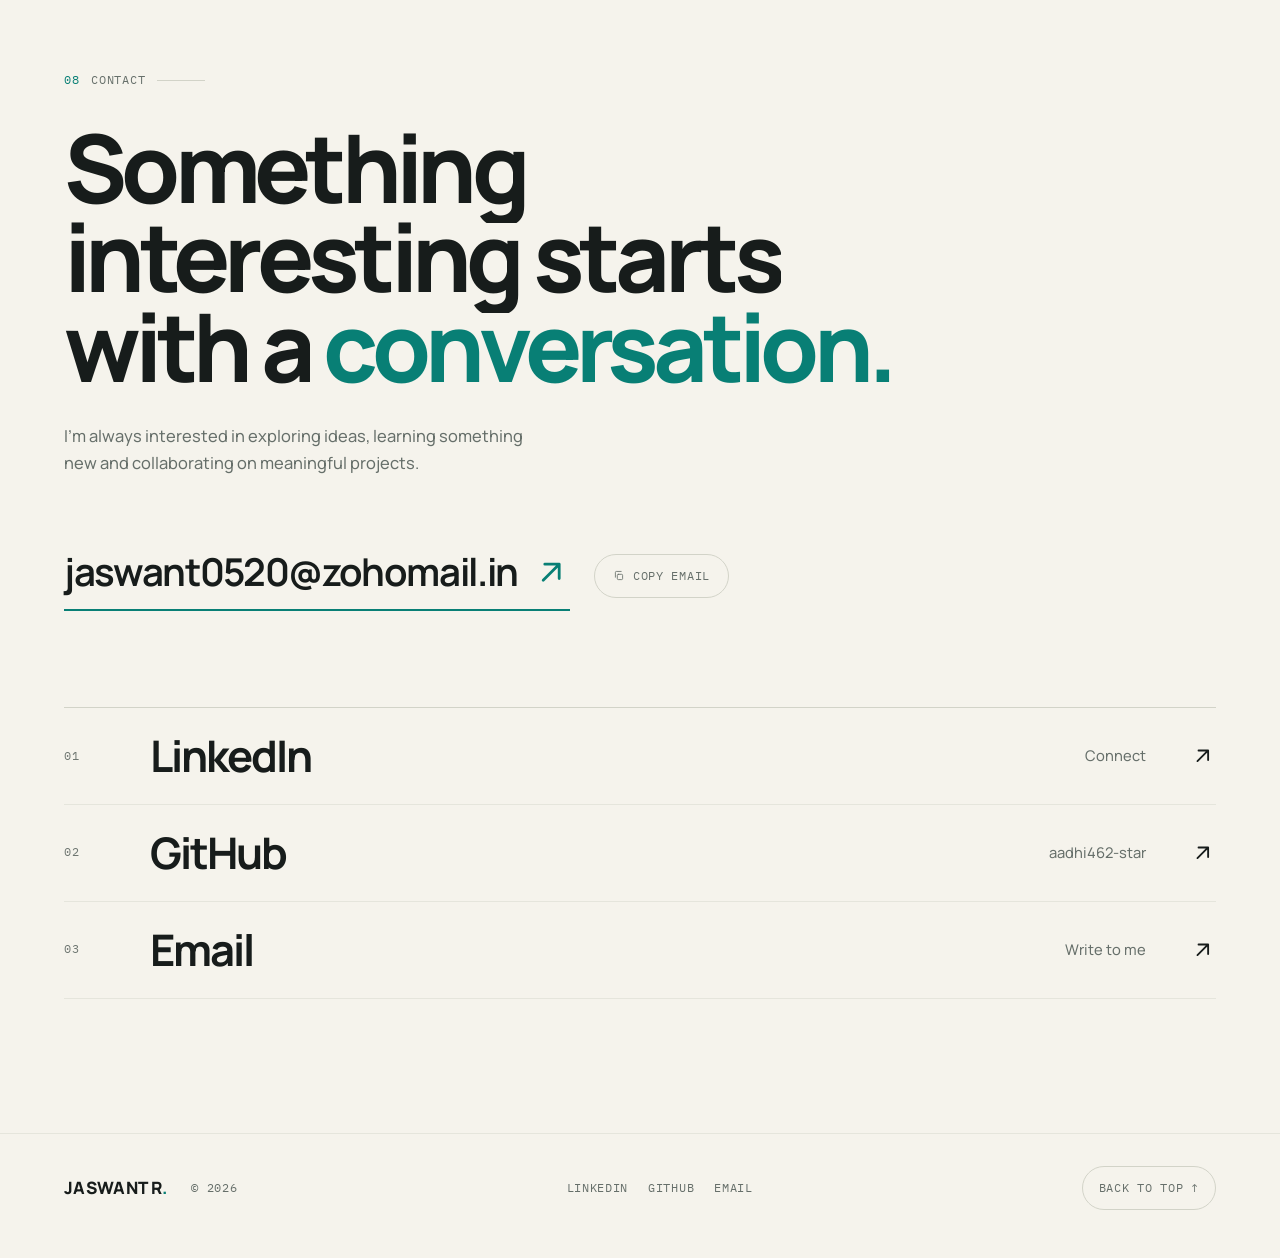
==== commit 5d29b4d9: "Move experiences out of the timeline into an Experience section - Journey keeps School, Diploma, ZSB" ====
--- a/index.html
+++ b/index.html
@@ -20,13 +20,13 @@
     <link rel="preconnect" href="https://fonts.googleapis.com">
     <link rel="preconnect" href="https://fonts.gstatic.com" crossorigin>
     <link href="https://fonts.googleapis.com/css2?family=Manrope:wght@300..800&family=IBM+Plex+Mono:wght@400;500&display=swap" rel="stylesheet">
-    <link rel="stylesheet" href="css/styles.css?v=20261111b">
+    <link rel="stylesheet" href="css/styles.css?v=20261111c">
     <!-- On every deploy: change SITE_VERSION here, the ?v= on the CSS/JS links, and version.json to the same value -->
     <script>
         // The host tells browsers to keep this page for a year, so a returning visitor can be shown an old copy.
         // Ask for version.json (never cached); if it's newer than this page, refetch the page and reload once.
         (function () {
-            var SITE_VERSION = '20261111b';
+            var SITE_VERSION = '20261111c';
             try {
                 fetch('version.json?nc=' + Date.now(), { cache: 'no-store' })
                     .then(function (r) { return r.ok ? r.json() : null; })
@@ -222,10 +222,7 @@
                             <button role="tab" id="jt-0" aria-controls="jp-0" class="jr-stop"><span class="mono">2010 – 22</span><strong>School</strong></button>
                             <button role="tab" id="jt-1" aria-controls="jp-1" class="jr-stop"><span class="mono">2022 – 25</span><strong>Diploma, ECE</strong></button>
                             <button role="tab" id="jt-2" aria-controls="jp-2" class="jr-stop"><span class="mono">2025 – 27</span><strong>Zoho School of Business</strong></button>
-                            <button role="tab" id="jt-3" aria-controls="jp-3" class="jr-stop"><span class="mono">2025</span><strong>ZS Sportsday</strong></button>
-                            <button role="tab" id="jt-4" aria-controls="jp-4" class="jr-stop"><span class="mono">Event</span><strong>WCAG Treasure Hunt</strong></button>
-                            <button role="tab" id="jt-5" aria-controls="jp-5" class="jr-stop"><span class="mono">Internship</span><strong>Zoho Mail Support</strong></button>
-                            <button role="tab" id="jt-6" aria-controls="jp-6" class="jr-stop now"><span class="mono">Now</span><strong>Technical Writer</strong></button>
+                            <button role="tab" id="jt-3" aria-controls="jp-3" class="jr-stop now"><span class="mono">Now</span><strong>Technical Writer</strong></button>
                         </div>
                         <span class="jr-line" aria-hidden="true"><span class="jr-line-fill" id="jr-fill"></span></span>
                     </div>
@@ -259,63 +256,77 @@
                         </article>
                         <article class="jr-panel" role="tabpanel" id="jp-3" aria-labelledby="jt-3">
                             <div class="jr-main">
-                                <p class="jr-kicker mono">Event · 2025 · Organiser &amp; host</p>
-                                <h3>ZS Sportsday 2025</h3>
-                                <p>Organised and hosted the ZS Sportsday event, managing logistics, vendor relations and the overall participant experience.</p>
-                            </div>
-                            <ul class="jr-visual v-runsheet mono" aria-label="Responsibilities">
+                                <p class="jr-kicker mono"><span class="tag-now">Now</span> · ZS trainee</p>
+                                <h3>Technical Writer, Zoho Community Spaces</h3>
+                                <p>Where I am now, as part of my ZS traineeship.</p>
+                            </div>
+                            <div class="jr-visual v-doc" aria-hidden="true">
+                                <span class="doc-h"></span><span></span><span></span><span class="short"></span>
+                                <span class="doc-h2"></span><span></span><span class="short"></span><span class="doc-caret"></span>
+                            </div>
+                        </article>
+                    </div>
+                </div>
+            </div>
+        </section>
+
+        <!-- ═══ Experience ═══ -->
+        <section id="experience" class="section" aria-labelledby="experience-title">
+            <div class="container">
+                <header class="section-head">
+                    <p class="section-index mono reveal"><span>03</span> Experience</p>
+                    <h2 id="experience-title" class="section-title" data-split>Learning <span class="dim">by doing.</span></h2>
+                </header>
+
+                <div class="xp">
+                    <!-- Internship: the role on one card, my mentor's words layered beside it -->
+                    <article class="xp-card reveal">
+                        <p class="xp-tag mono"><span>Internship</span> Customer support</p>
+                        <h3>Intern, Zoho Mail Support</h3>
+                        <ul class="jr-points">
+                            <li>Supported customers and troubleshot their Zoho Mail accounts</li>
+                            <li>Drafted replies to customers</li>
+                        </ul>
+                    </article>
+                    <figure class="testimonial xp-quote reveal">
+                        <span class="quote-mark" aria-hidden="true">“</span>
+                        <blockquote>
+                            <p>Jaswant was very much proactive and showed his interest in learning new things right from day one. He consistently handled support tickets on time and ensured that all tickets in his bin were completed before ending the day. His drafting skills were also very good, and he showed curiosity about the product. He always made an effort to search for answers on his own before reaching out with any doubts, which was truly impressive.</p>
+                        </blockquote>
+                        <figcaption>
+                            <span class="avatar" aria-hidden="true">GD</span>
+                            <span><strong>Gopinath D.</strong><span class="mono">Zoho Mail Lead, Technical Support · My mentor during the internship</span></span>
+                        </figcaption>
+                    </figure>
+
+                    <!-- Events: two passes, slightly askew; they straighten on hover -->
+                    <article class="xp-ticket t-sports reveal">
+                        <div class="ticket-stub mono" aria-hidden="true"><span>Event</span><b>2025</b></div>
+                        <div class="ticket-main">
+                            <p class="xp-tag mono"><span>Organiser &amp; host</span></p>
+                            <h3>ZS Sportsday 2025</h3>
+                            <p>Organised and hosted the ZS Sportsday event, managing logistics, vendor relations and the overall participant experience.</p>
+                            <ul class="v-runsheet mono" aria-label="Responsibilities">
                                 <li><span class="tick" aria-hidden="true"></span>Organising</li>
                                 <li><span class="tick" aria-hidden="true"></span>Logistics</li>
                                 <li><span class="tick" aria-hidden="true"></span>Vendor relations</li>
                                 <li><span class="tick" aria-hidden="true"></span>Participant experience</li>
                                 <li><span class="tick" aria-hidden="true"></span>Hosting</li>
                             </ul>
-                        </article>
-                        <article class="jr-panel" role="tabpanel" id="jp-4" aria-labelledby="jt-4">
-                            <div class="jr-main">
-                                <p class="jr-kicker mono">Awareness game · Organiser &amp; host</p>
-                                <h3>WCAG Treasure Hunt</h3>
-                                <p>Organised and hosted the WCAG Treasure Hunt, promoting accessibility awareness and engaging participants in interactive learning activities.</p>
-                            </div>
-                            <div class="jr-visual v-clues" aria-hidden="true">
+                        </div>
+                    </article>
+                    <article class="xp-ticket t-wcag reveal">
+                        <div class="ticket-stub mono" aria-hidden="true"><span>Game</span><b>POUR</b></div>
+                        <div class="ticket-main">
+                            <p class="xp-tag mono"><span>Organiser &amp; host</span> Awareness game</p>
+                            <h3>WCAG Treasure Hunt</h3>
+                            <p>Organised and hosted the WCAG Treasure Hunt, promoting accessibility awareness and engaging participants in interactive learning activities.</p>
+                            <div class="v-clues" aria-hidden="true">
                                 <span><b class="mono">P</b>Perceivable</span><span><b class="mono">O</b>Operable</span>
                                 <span><b class="mono">U</b>Understandable</span><span><b class="mono">R</b>Robust</span>
                             </div>
-                        </article>
-                        <article class="jr-panel jr-panel-wide" role="tabpanel" id="jp-5" aria-labelledby="jt-5">
-                            <div class="jr-main">
-                                <p class="jr-kicker mono">Internship · Customer support</p>
-                                <h3>Intern, Zoho Mail Support</h3>
-                                <ul class="jr-points">
-                                    <li>Supported customers and troubleshot their Zoho Mail accounts</li>
-                                    <li>Handled support tickets on time and completed every ticket in my bin before ending the day</li>
-                                    <li>Drafted replies to customers</li>
-                                    <li>Searched for answers on my own before reaching out with doubts</li>
-                                </ul>
-                            </div>
-                            <figure class="testimonial">
-                                <span class="quote-mark" aria-hidden="true">“</span>
-                                <blockquote>
-                                    <p>Jaswant was very much proactive and showed his interest in learning new things right from day one. He consistently handled support tickets on time and ensured that all tickets in his bin were completed before ending the day. His drafting skills were also very good, and he showed curiosity about the product. He always made an effort to search for answers on his own before reaching out with any doubts, which was truly impressive.</p>
-                                </blockquote>
-                                <figcaption>
-                                    <span class="avatar" aria-hidden="true">GD</span>
-                                    <span><strong>Gopinath D.</strong><span class="mono">Zoho Mail Lead, Technical Support · My mentor during the internship</span></span>
-                                </figcaption>
-                            </figure>
-                        </article>
-                        <article class="jr-panel" role="tabpanel" id="jp-6" aria-labelledby="jt-6">
-                            <div class="jr-main">
-                                <p class="jr-kicker mono"><span class="tag-now">Now</span> · ZS trainee</p>
-                                <h3>Technical Writer, Zoho Community Spaces</h3>
-                                <p>Where I am now, as part of my ZS traineeship.</p>
-                            </div>
-                            <div class="jr-visual v-doc" aria-hidden="true">
-                                <span class="doc-h"></span><span></span><span></span><span class="short"></span>
-                                <span class="doc-h2"></span><span></span><span class="short"></span><span class="doc-caret"></span>
-                            </div>
-                        </article>
-                    </div>
+                        </div>
+                    </article>
                 </div>
             </div>
         </section>
@@ -324,7 +335,7 @@
         <section id="snapshot" class="section" aria-labelledby="snapshot-title">
             <div class="container">
                 <header class="section-head">
-                    <p class="section-index mono reveal"><span>03</span> Snapshot</p>
+                    <p class="section-index mono reveal"><span>04</span> Snapshot</p>
                     <h2 id="snapshot-title" class="section-title" data-split>What moves <span class="dim">my curiosity.</span></h2>
                 </header>
 
@@ -343,15 +354,8 @@
                             <li>Adaptability</li>
                             <li>AI &amp; prompt engineering</li>
                             <li>Building web apps &amp; extensions</li>
-                            <li>Drafting clear written replies</li>
                         </ul>
                     </div>
-                    <div class="bento-cell b-learning reveal">
-                        <h3 class="bento-label mono"><span>C</span> Learning now</h3>
-                        <ul class="bento-learning">
-                            <li><span class="half" aria-hidden="true"></span>Deluge scripting</li>
-                        </ul>
-                    </div>
                 </div>
             </div>
         </section>
@@ -360,7 +364,7 @@
         <section id="work" class="section" aria-labelledby="work-title">
             <div class="container">
                 <header class="section-head">
-                    <p class="section-index mono reveal"><span>04</span> Selected work</p>
+                    <p class="section-index mono reveal"><span>05</span> Selected work</p>
                     <h2 id="work-title" class="section-title" data-split>Things I've explored. <span class="dim">Things I've built.</span></h2>
                     <p class="section-note mono reveal" id="work-count"></p>
                 </header>
@@ -384,7 +388,7 @@
         <section id="process" class="section process" aria-labelledby="process-title">
             <div class="container">
                 <header class="section-head">
-                    <p class="section-index mono reveal"><span>05</span> Process</p>
+                    <p class="section-index mono reveal"><span>06</span> Process</p>
                     <h2 id="process-title" class="section-title" data-split>How I turn ideas <span class="dim">into reality.</span></h2>
                     <p class="section-lede reveal">Four steps I repeat on everything I make. Each one has a small demo you can try.</p>
                 </header>
@@ -541,7 +545,7 @@
         <section id="journal" class="section" aria-labelledby="journal-title" hidden>
             <div class="container">
                 <header class="section-head">
-                    <p class="section-index mono reveal"><span>06</span> Journal</p>
+                    <p class="section-index mono reveal"><span>07</span> Journal</p>
                     <h2 id="journal-title" class="section-title" data-split>Notes from <span class="dim">the process.</span></h2>
                     <p class="section-note mono reveal" id="journal-count"></p>
                 </header>
@@ -552,7 +556,7 @@
         <!-- ═══ Contact ═══ -->
         <section id="contact" class="section contact" aria-labelledby="contact-title">
             <div class="container">
-                <p class="section-index mono reveal"><span>07</span> Contact</p>
+                <p class="section-index mono reveal"><span>08</span> Contact</p>
                 <h2 id="contact-title" class="contact-title" data-split>Something interesting starts with a <span class="accent-word">conversation.</span></h2>
                 <p class="contact-lede reveal">I'm always interested in exploring ideas, learning something new and collaborating on meaningful projects.</p>
 
@@ -621,8 +625,8 @@
 
     <div class="toast mono" id="toast" role="status" aria-live="polite"></div>
 
-    <script src="js/projects.js?v=20261111b"></script>
-    <script src="js/journal.js?v=20261111b"></script>
-    <script src="js/main.js?v=20261111b"></script>
+    <script src="js/projects.js?v=20261111c"></script>
+    <script src="js/journal.js?v=20261111c"></script>
+    <script src="js/main.js?v=20261111c"></script>
 </body>
 </html>
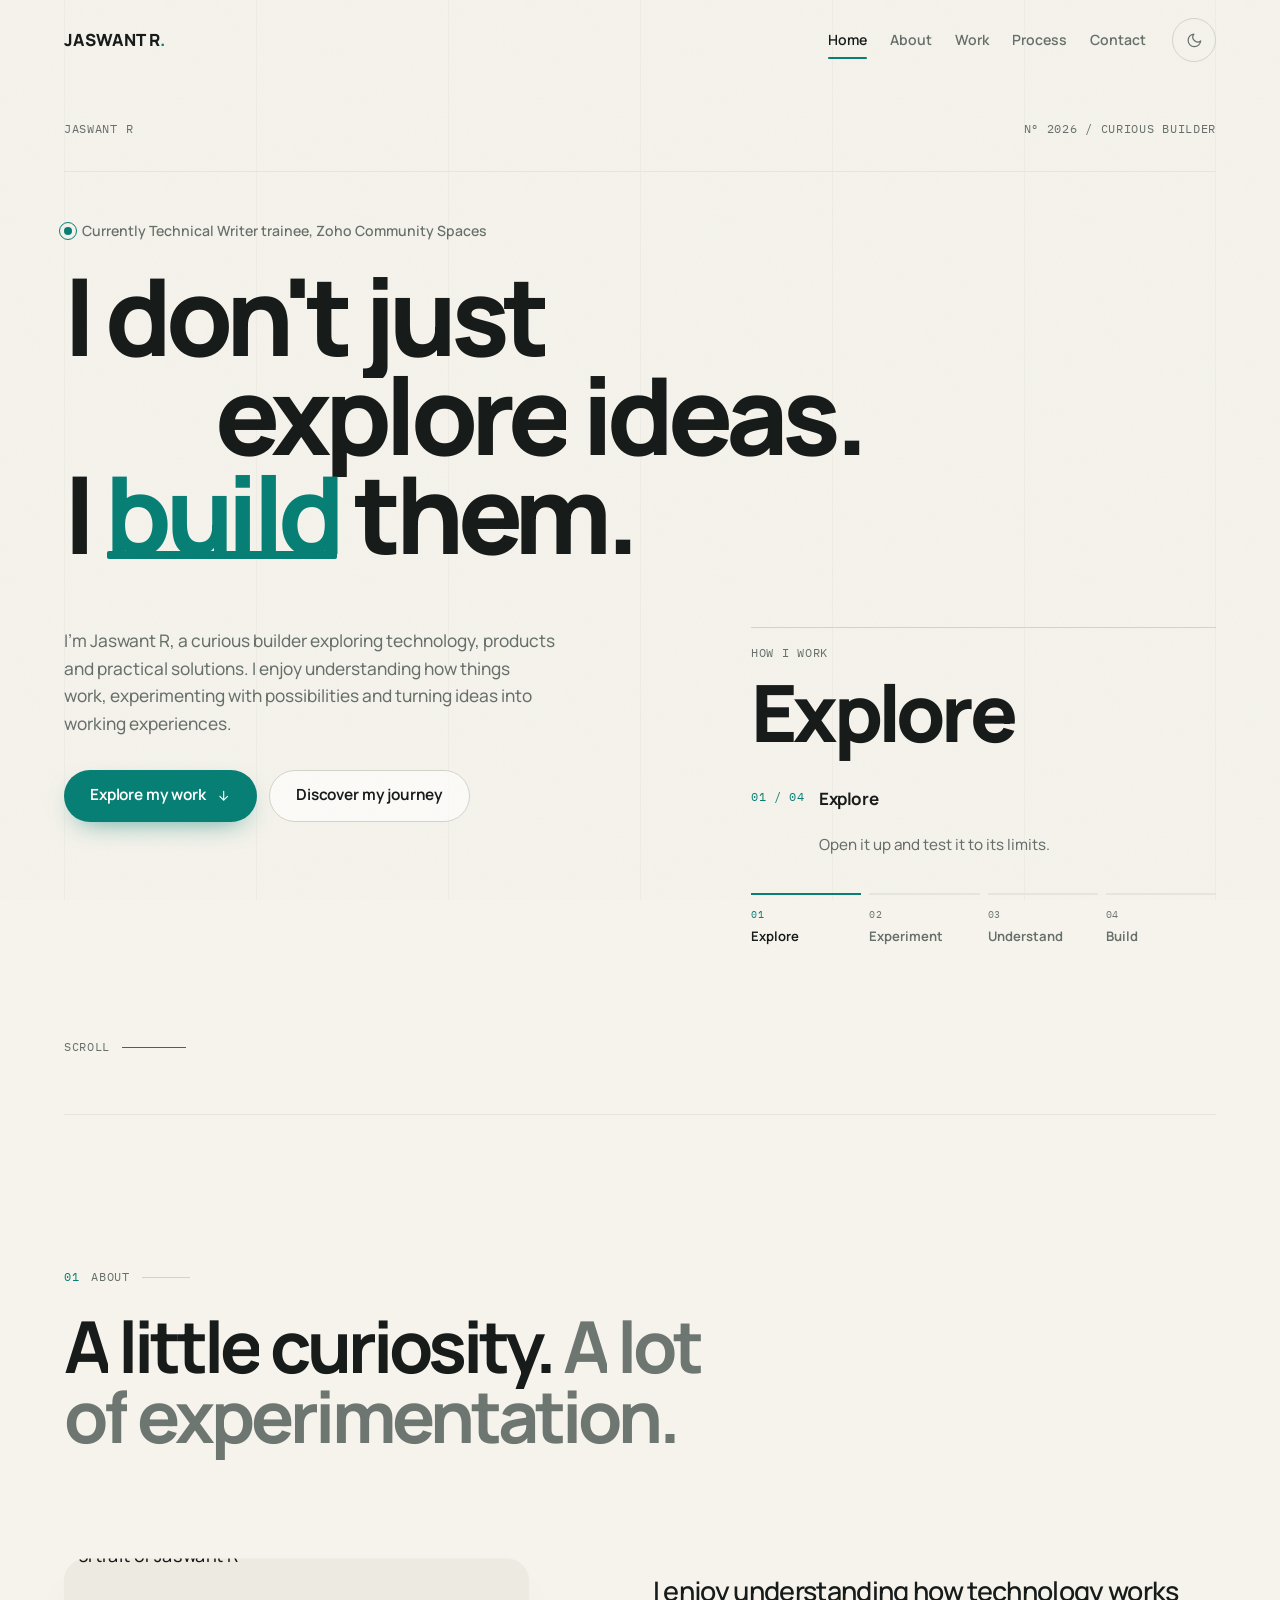
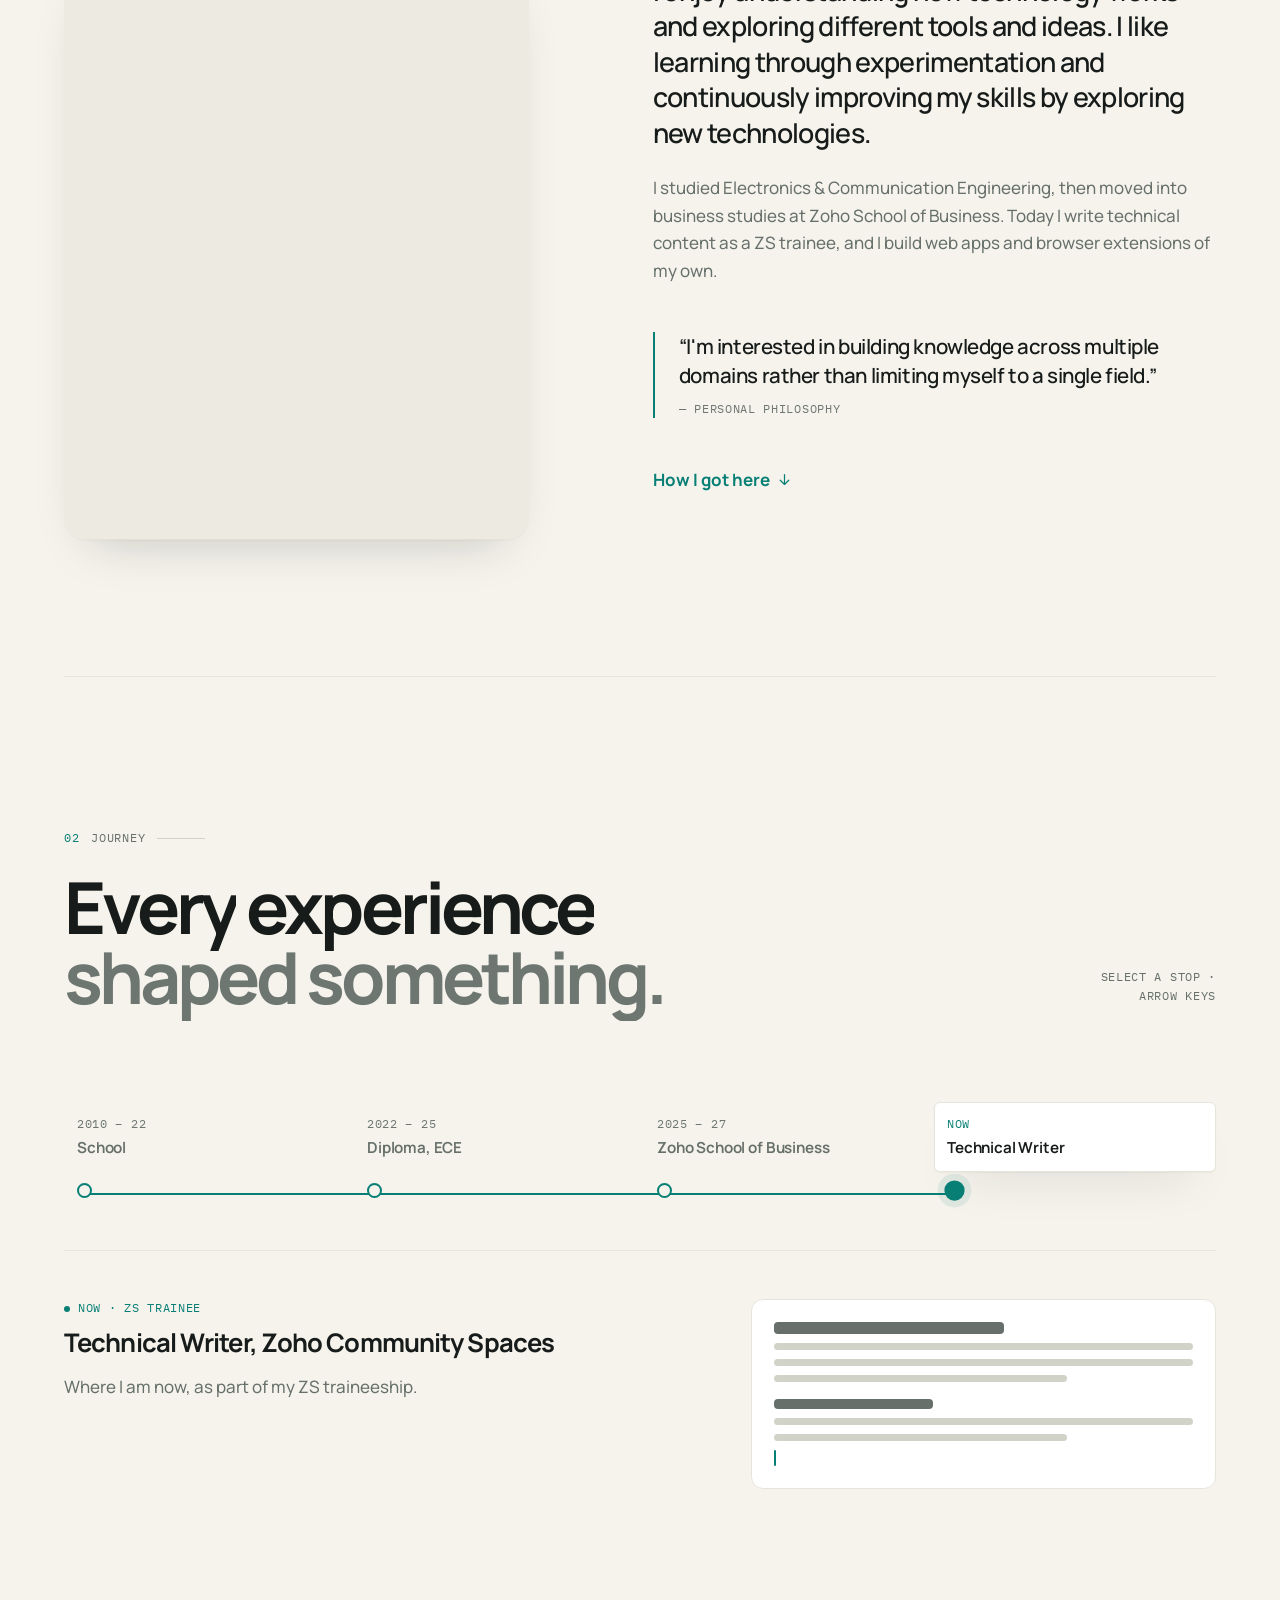
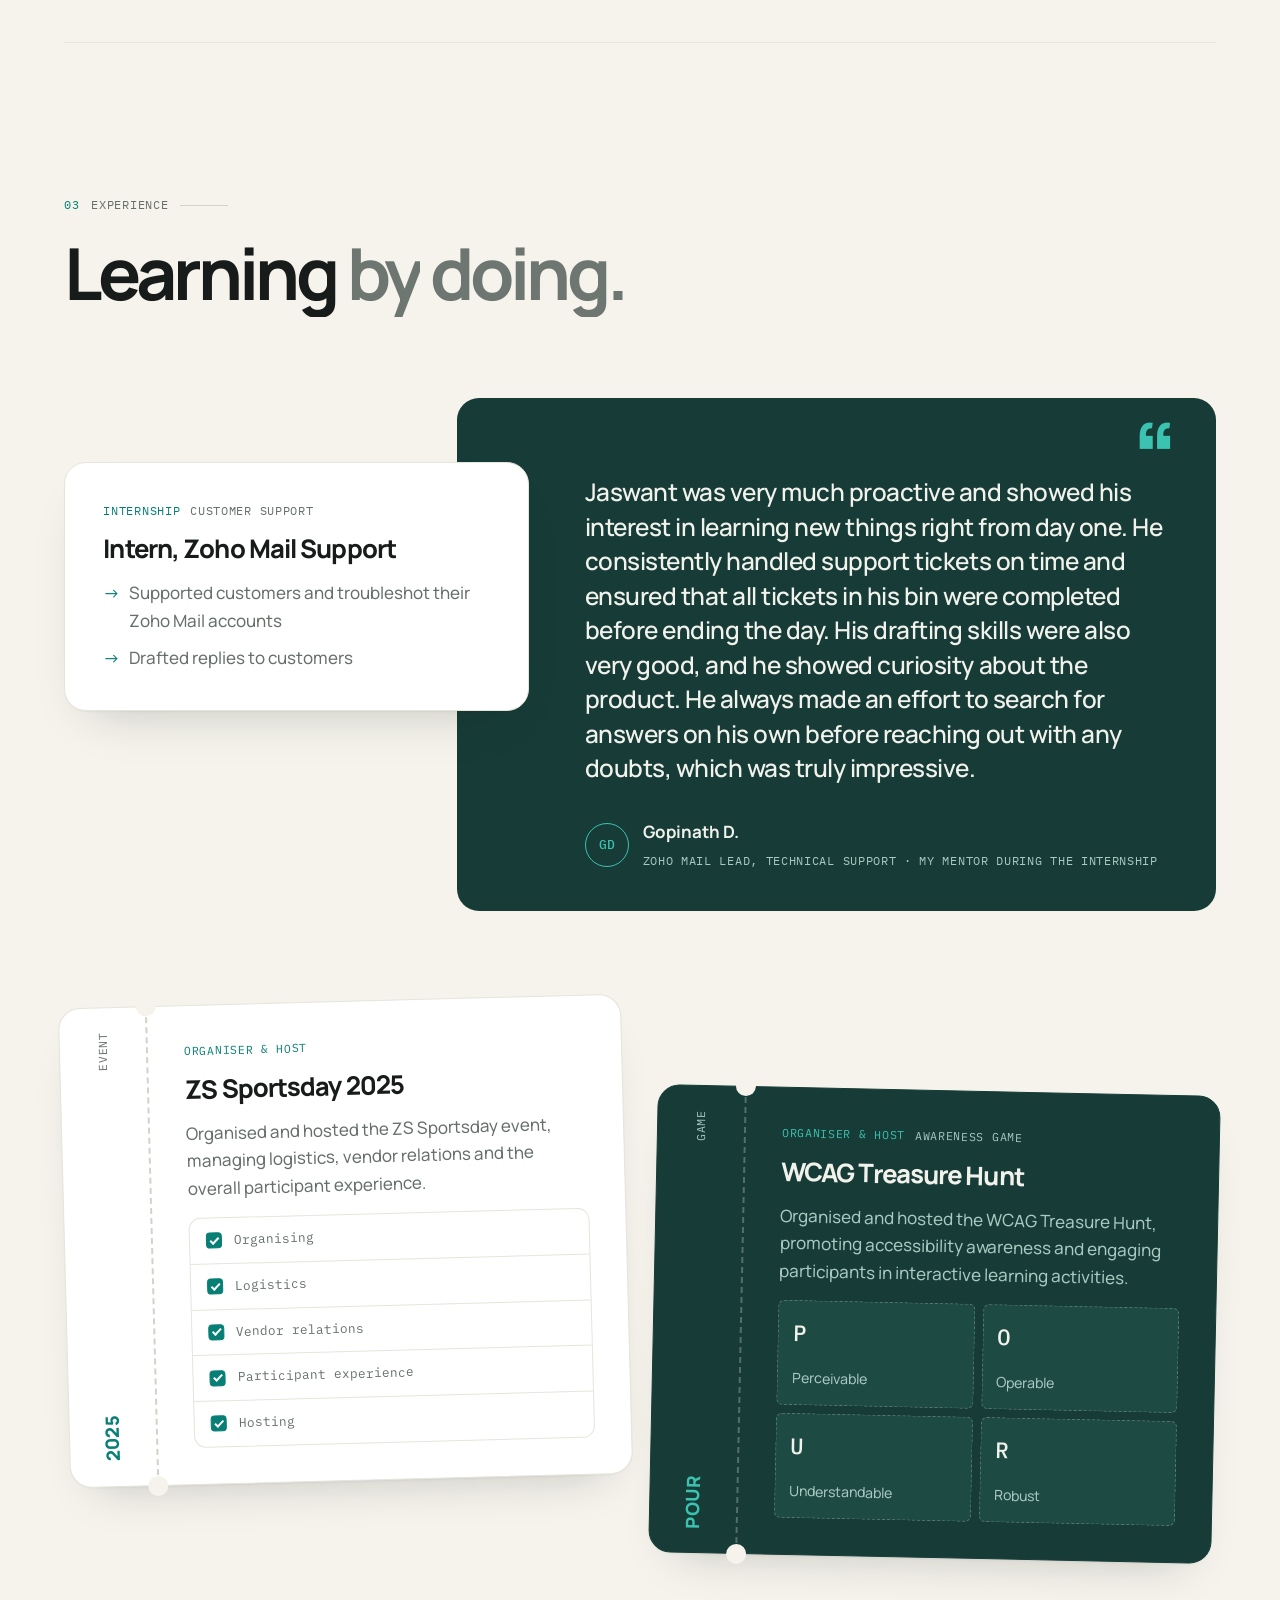
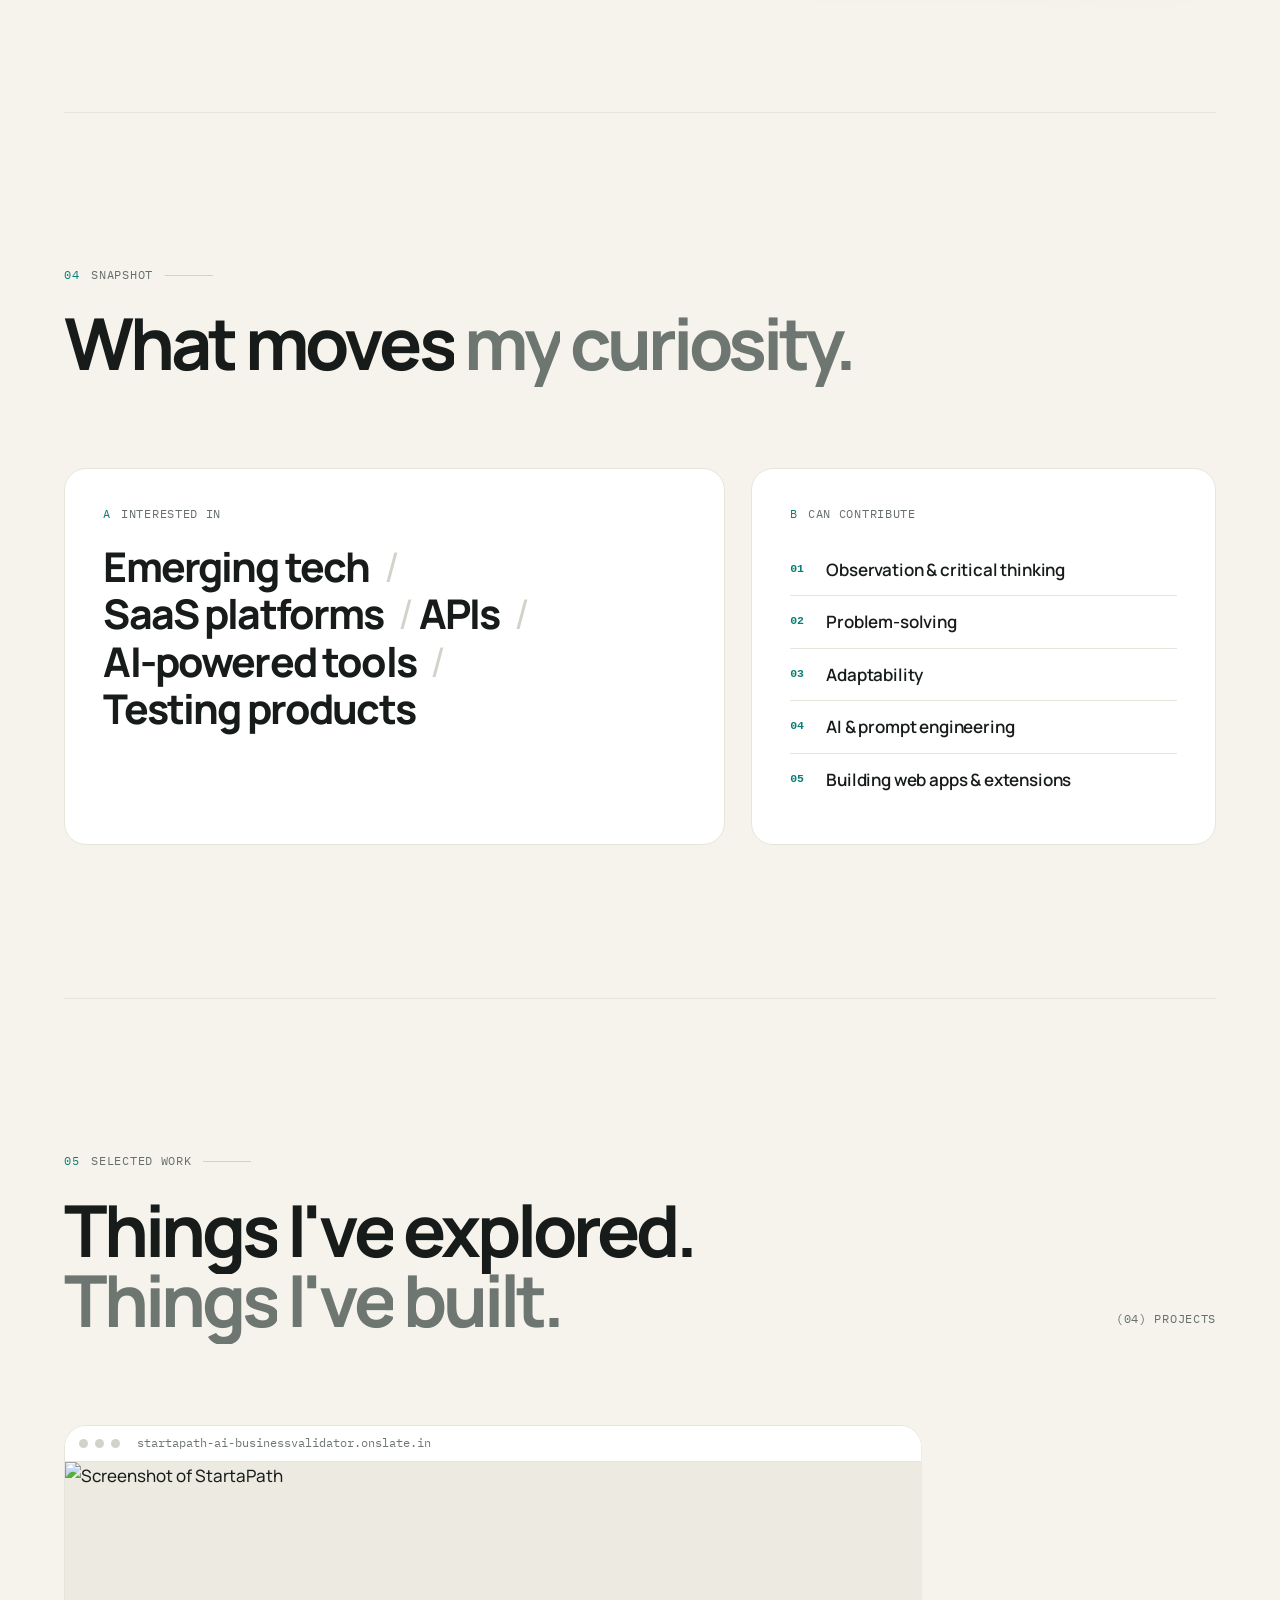
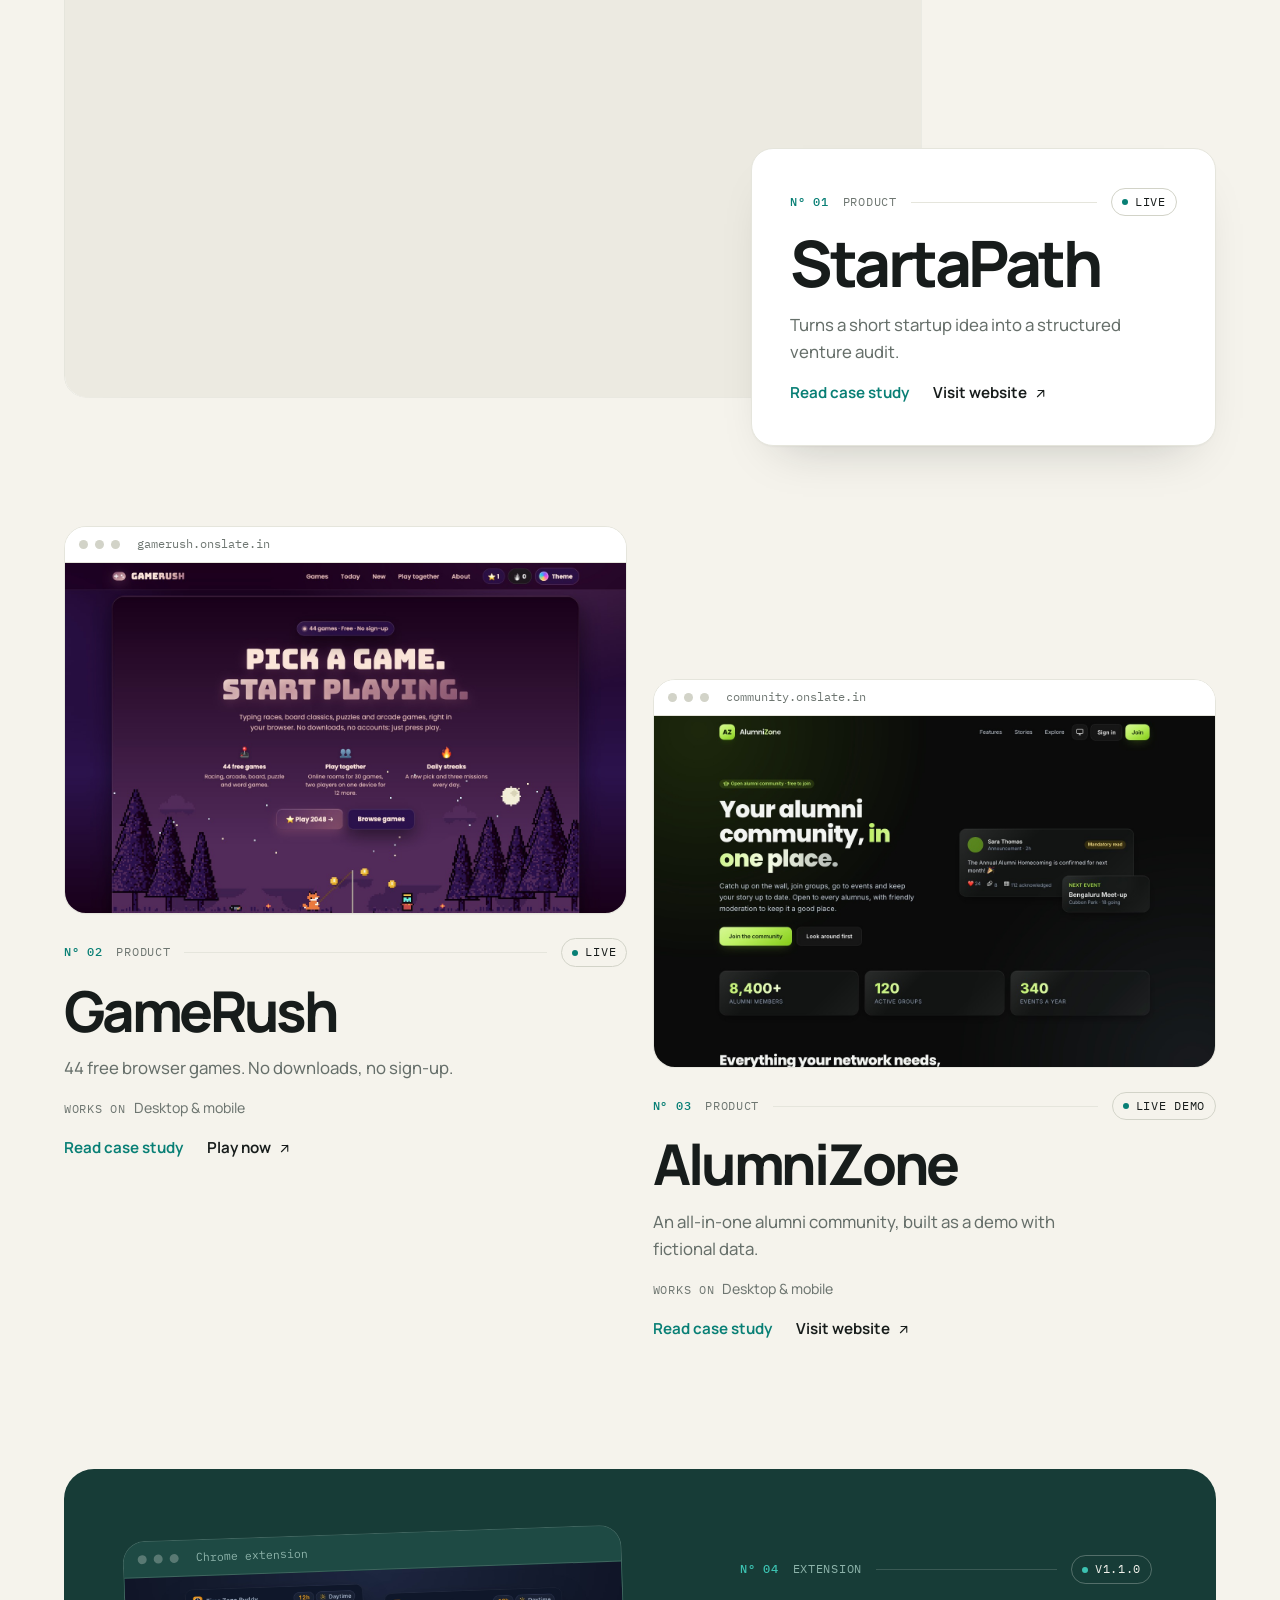
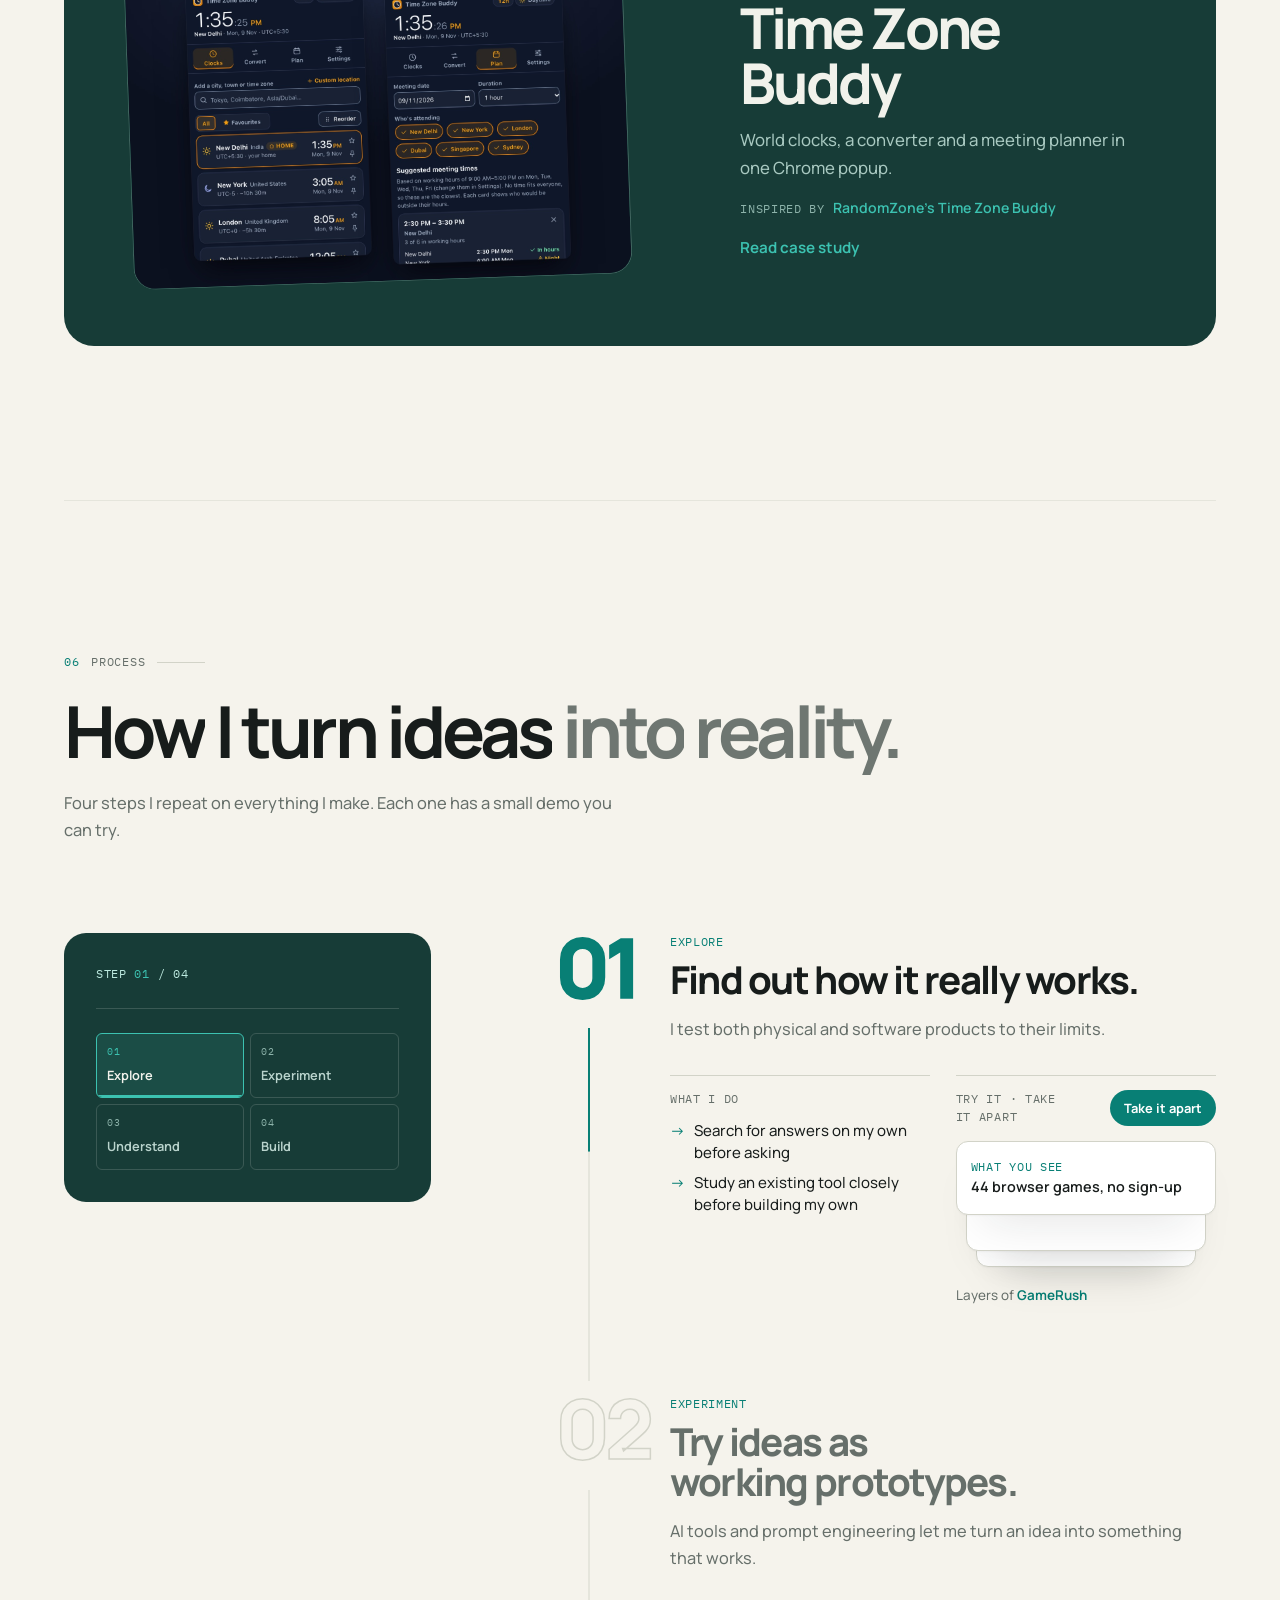
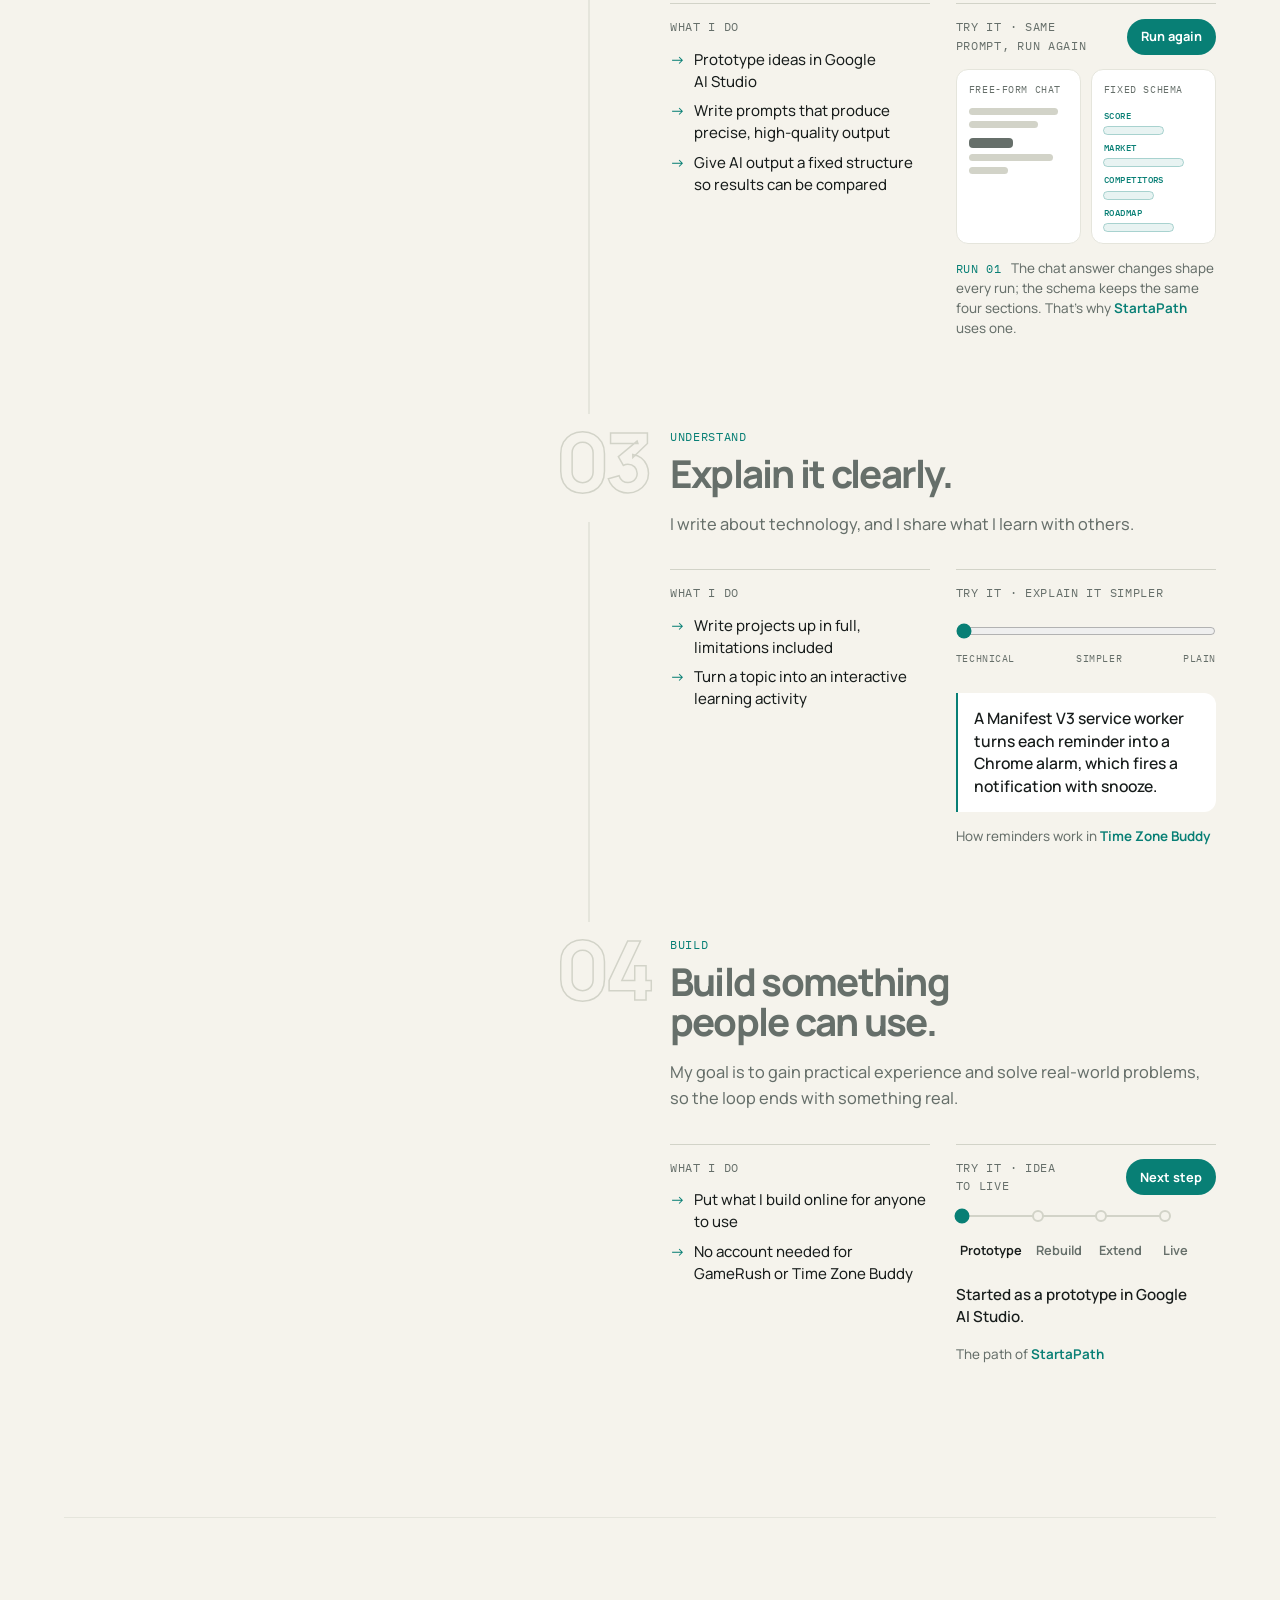
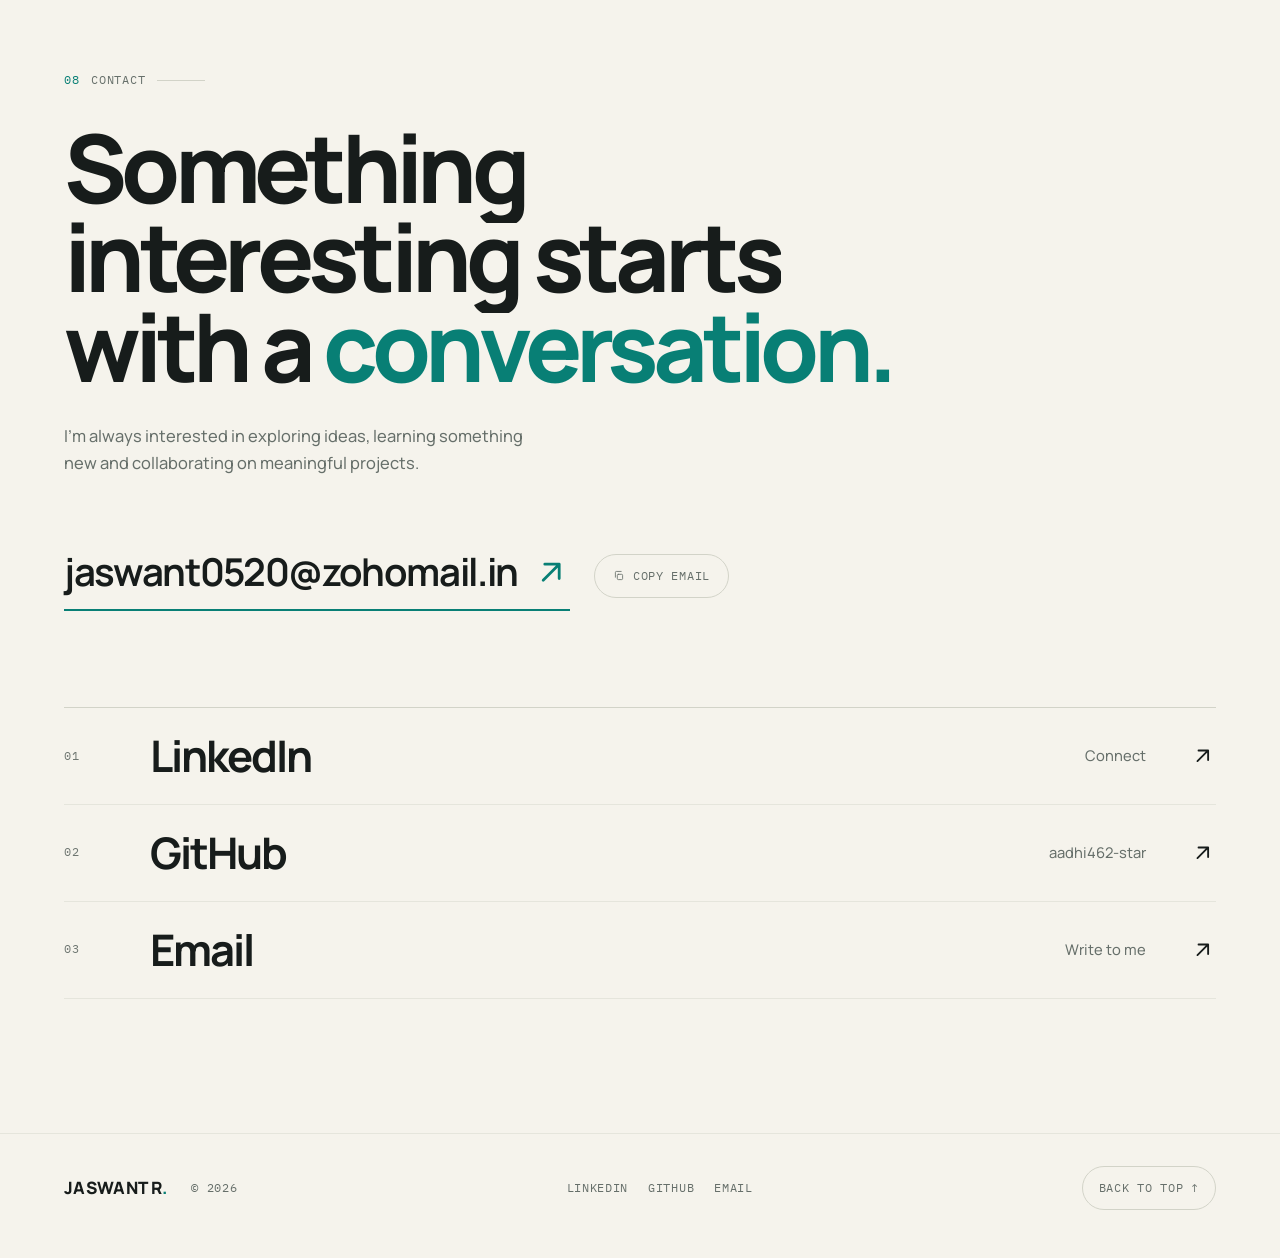
==== commit 1b4b582f: "Remove the ECE → Business portrait label Co-Authored-By: Claude Opus 5.5 <noreply@anthropic.com>" ====
--- a/index.html
+++ b/index.html
@@ -20,13 +20,13 @@
     <link rel="preconnect" href="https://fonts.googleapis.com">
     <link rel="preconnect" href="https://fonts.gstatic.com" crossorigin>
     <link href="https://fonts.googleapis.com/css2?family=Manrope:wght@300..800&family=IBM+Plex+Mono:wght@400;500&display=swap" rel="stylesheet">
-    <link rel="stylesheet" href="css/styles.css?v=20261111c">
+    <link rel="stylesheet" href="css/styles.css?v=20261111d">
     <!-- On every deploy: change SITE_VERSION here, the ?v= on the CSS/JS links, and version.json to the same value -->
     <script>
         // The host tells browsers to keep this page for a year, so a returning visitor can be shown an old copy.
         // Ask for version.json (never cached); if it's newer than this page, refetch the page and reload once.
         (function () {
-            var SITE_VERSION = '20261111c';
+            var SITE_VERSION = '20261111d';
             try {
                 fetch('version.json?nc=' + Date.now(), { cache: 'no-store' })
                     .then(function (r) { return r.ok ? r.json() : null; })
@@ -189,7 +189,6 @@
                         <div class="portrait-frame" data-parallax="-0.04">
                             <img src="Images/User%20Original%20from%20Zoho%20Cliq.png" alt="Portrait of Jaswant R" width="400" height="400" loading="lazy">
                         </div>
-                        <figcaption class="portrait-tag mono">Jaswant R. — ECE → Business</figcaption>
                     </figure>
 
                     <div class="about-body">
@@ -625,8 +624,8 @@
 
     <div class="toast mono" id="toast" role="status" aria-live="polite"></div>
 
-    <script src="js/projects.js?v=20261111c"></script>
-    <script src="js/journal.js?v=20261111c"></script>
-    <script src="js/main.js?v=20261111c"></script>
+    <script src="js/projects.js?v=20261111d"></script>
+    <script src="js/journal.js?v=20261111d"></script>
+    <script src="js/main.js?v=20261111d"></script>
 </body>
 </html>
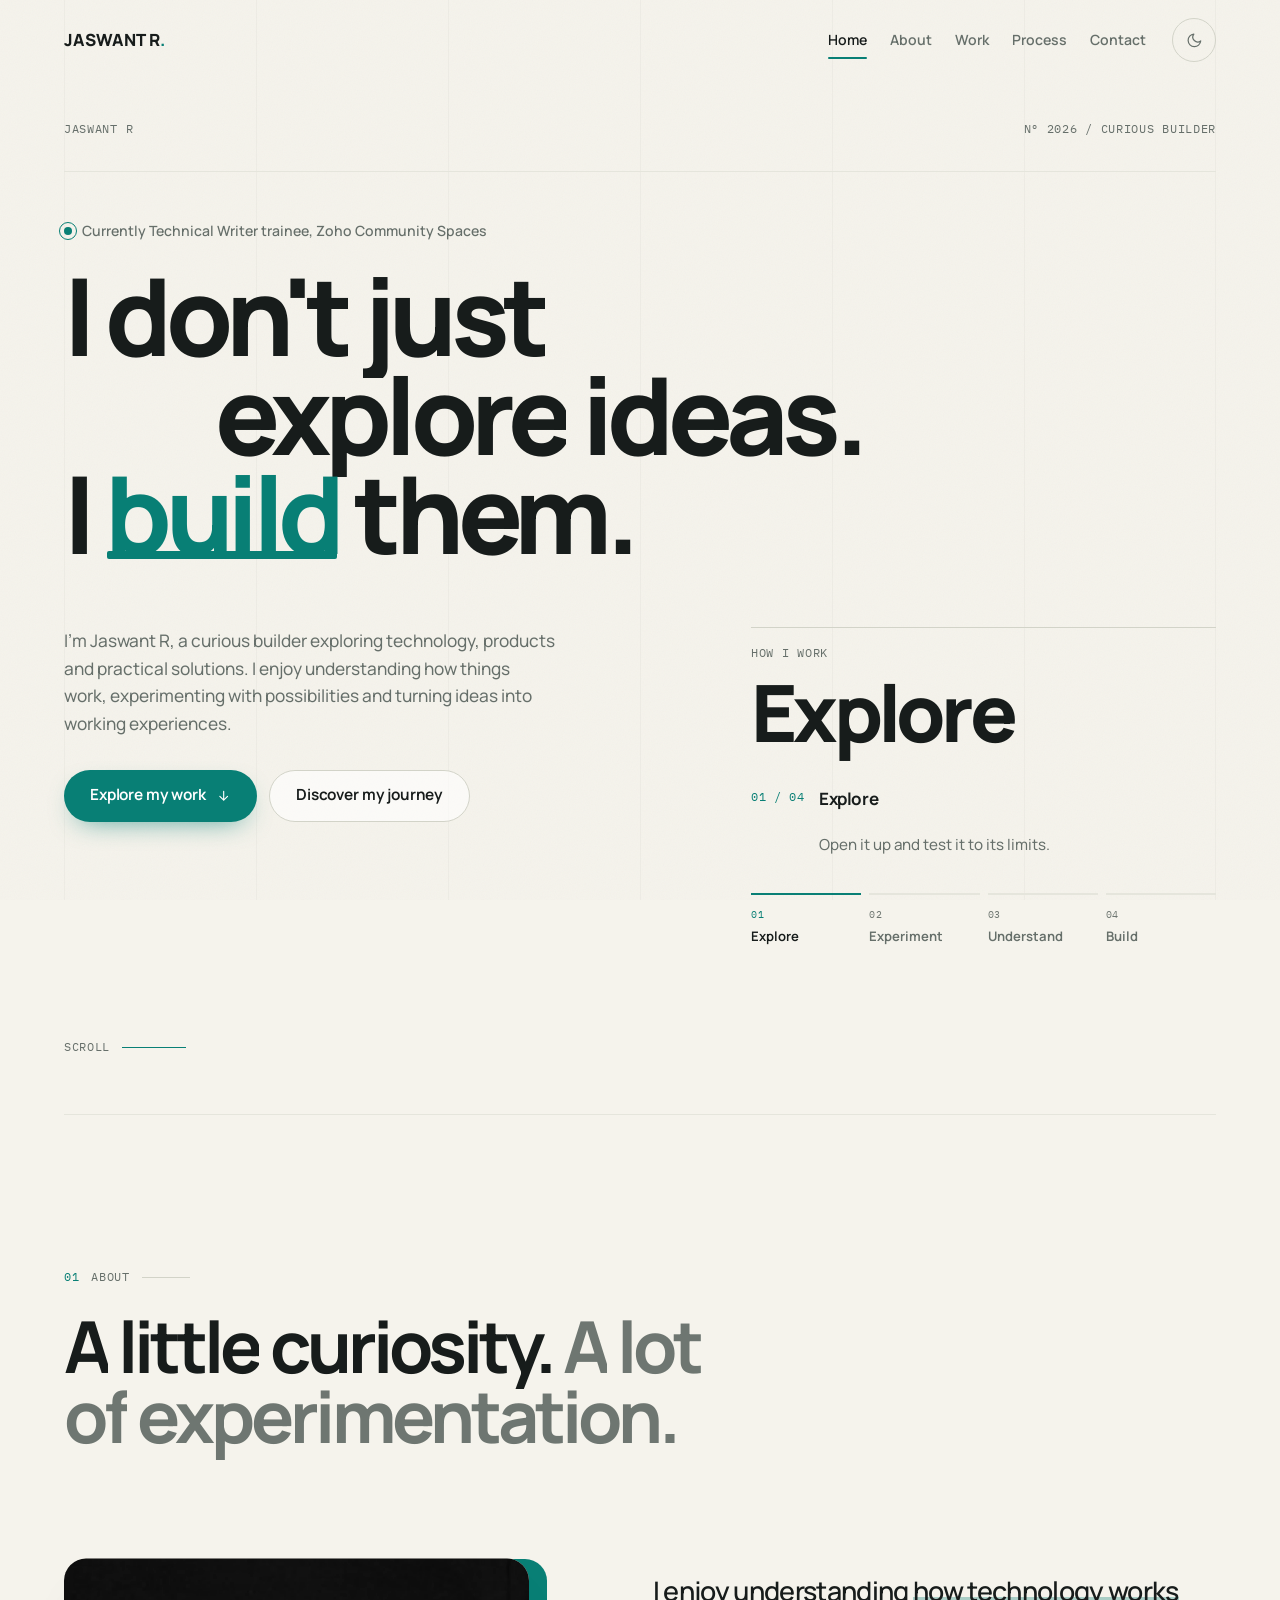
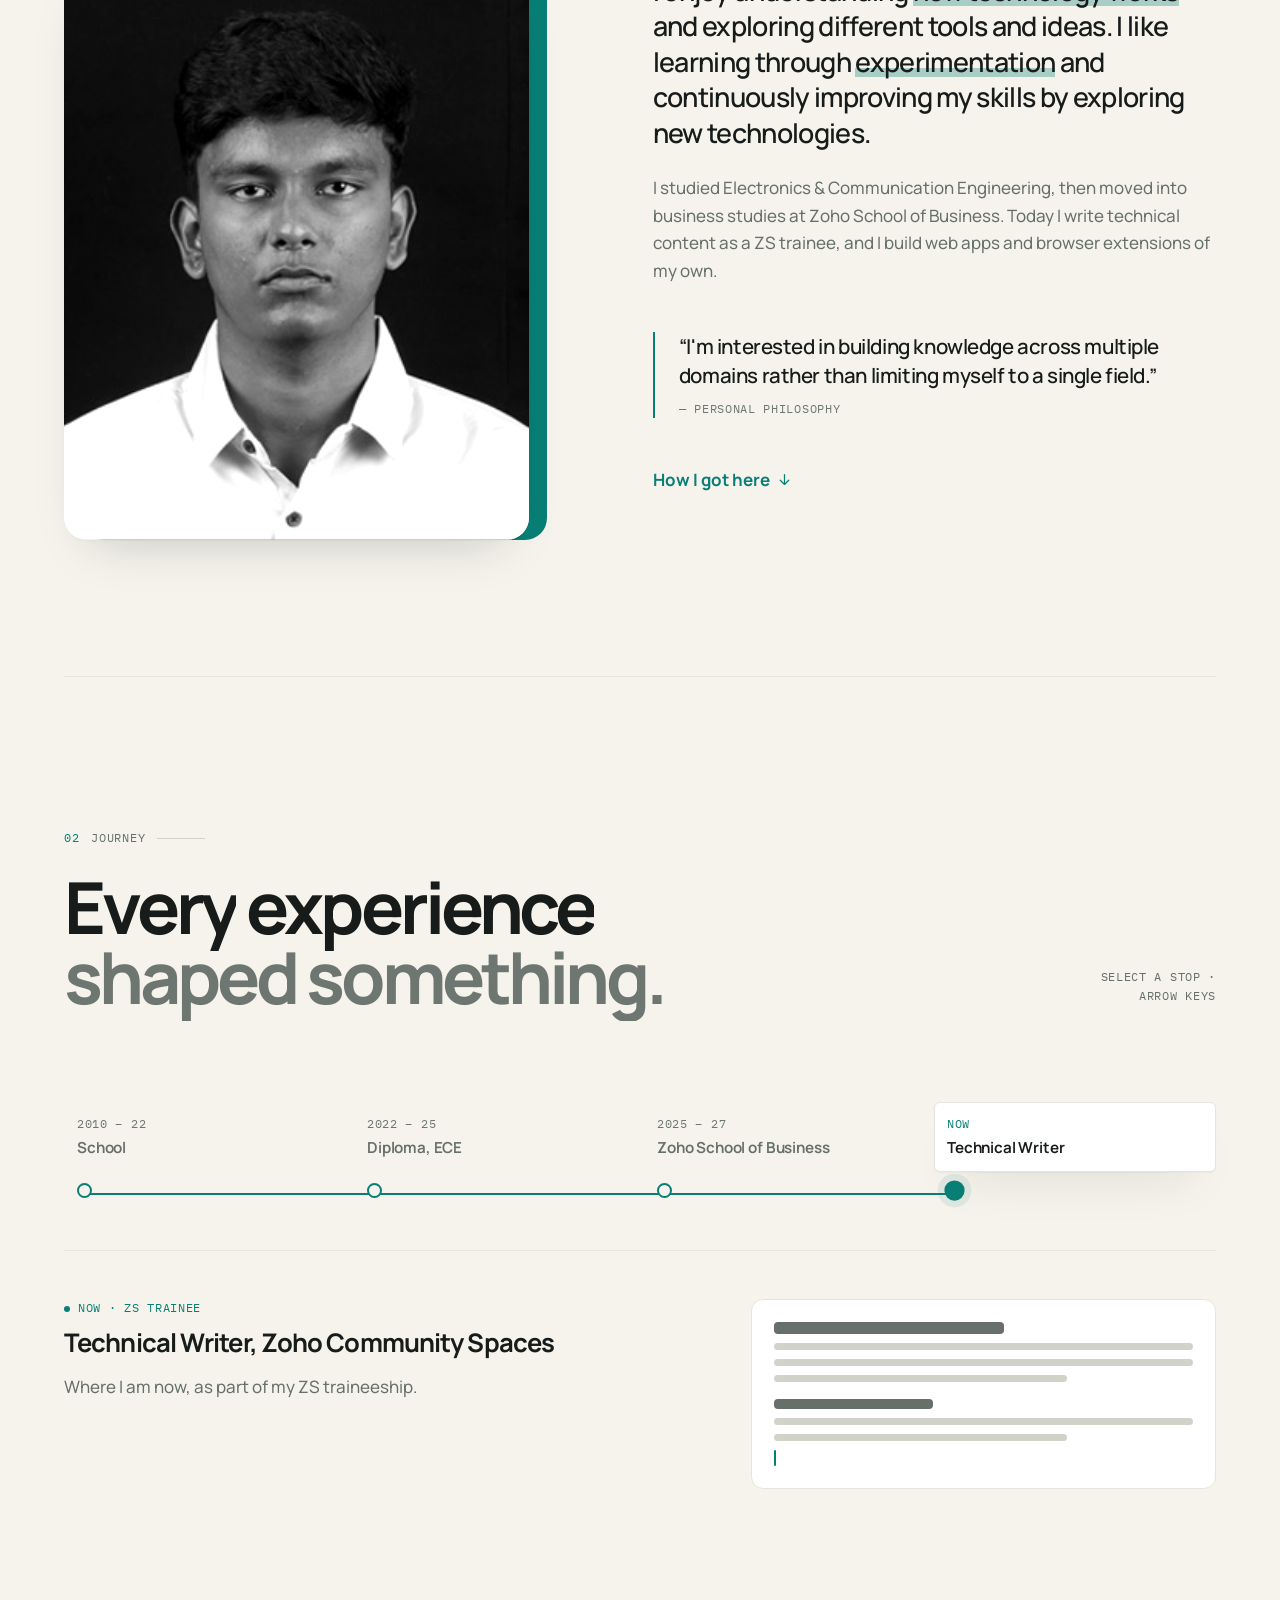
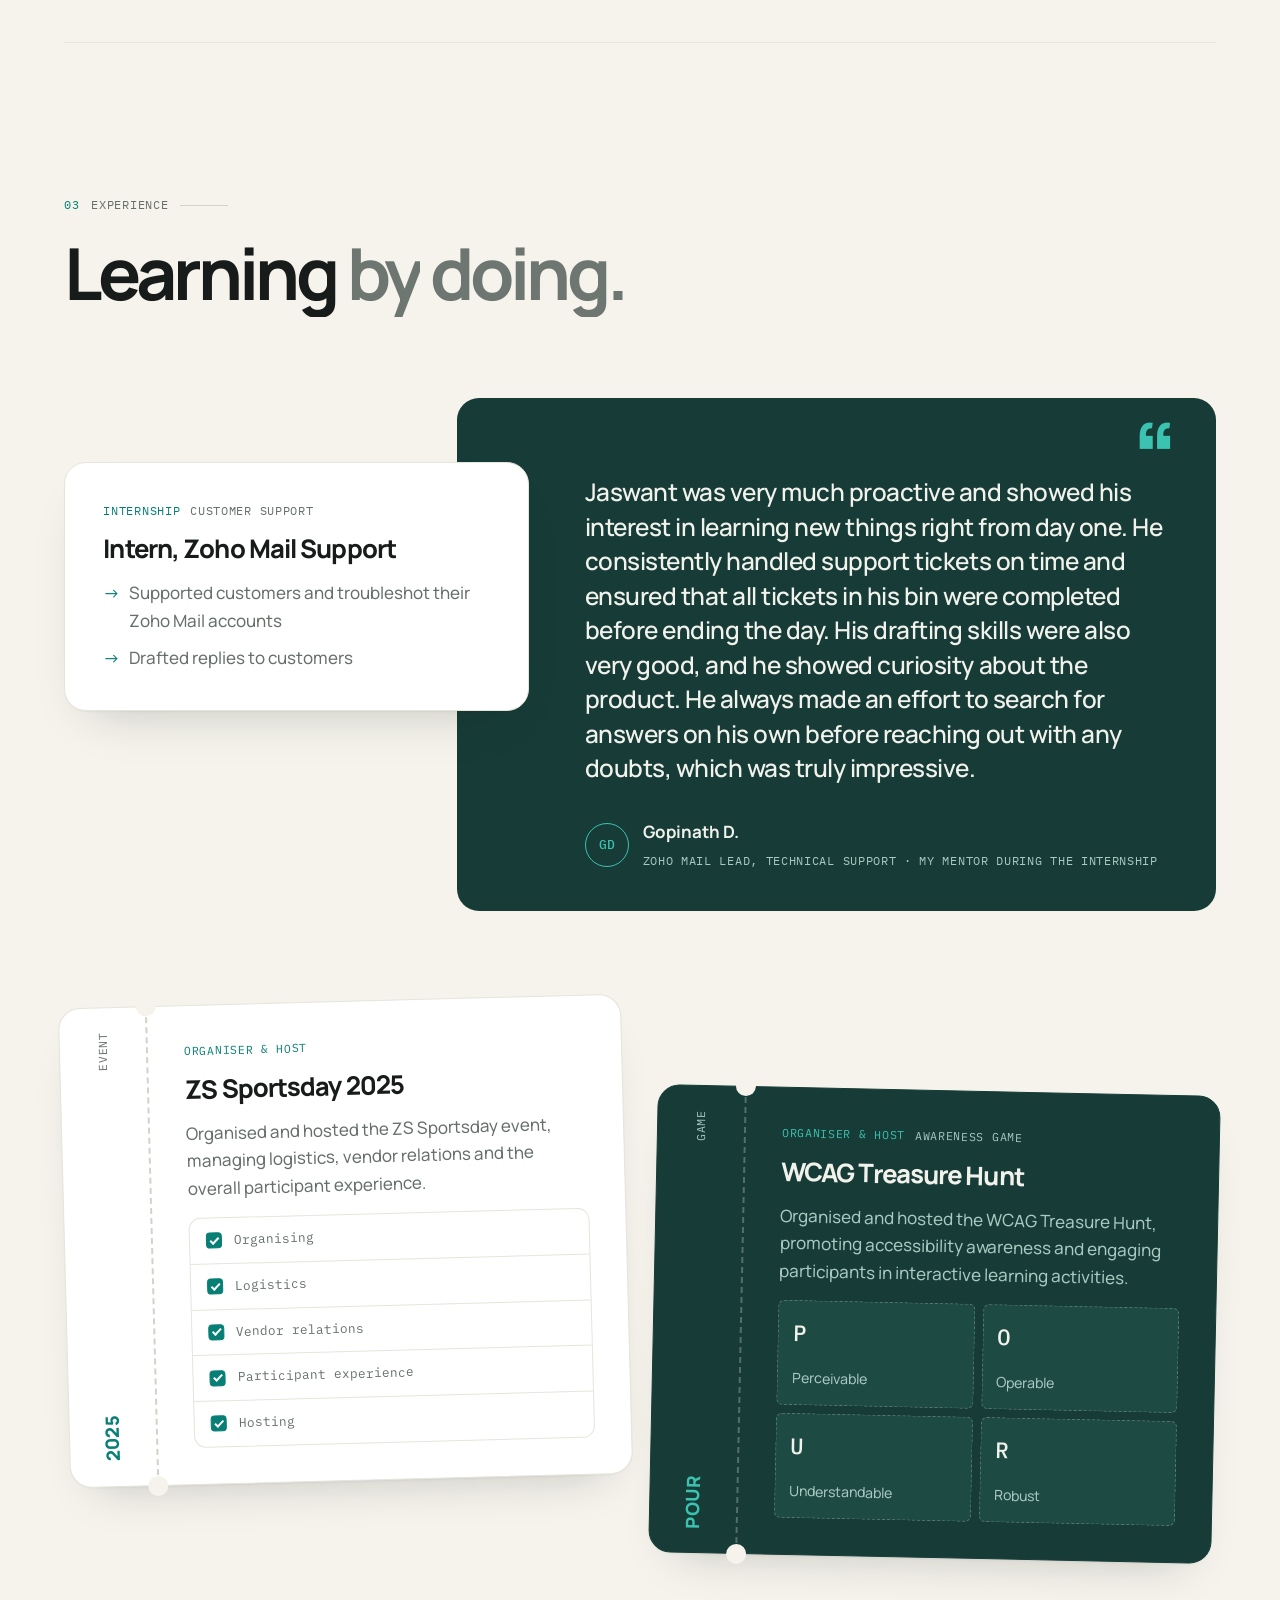
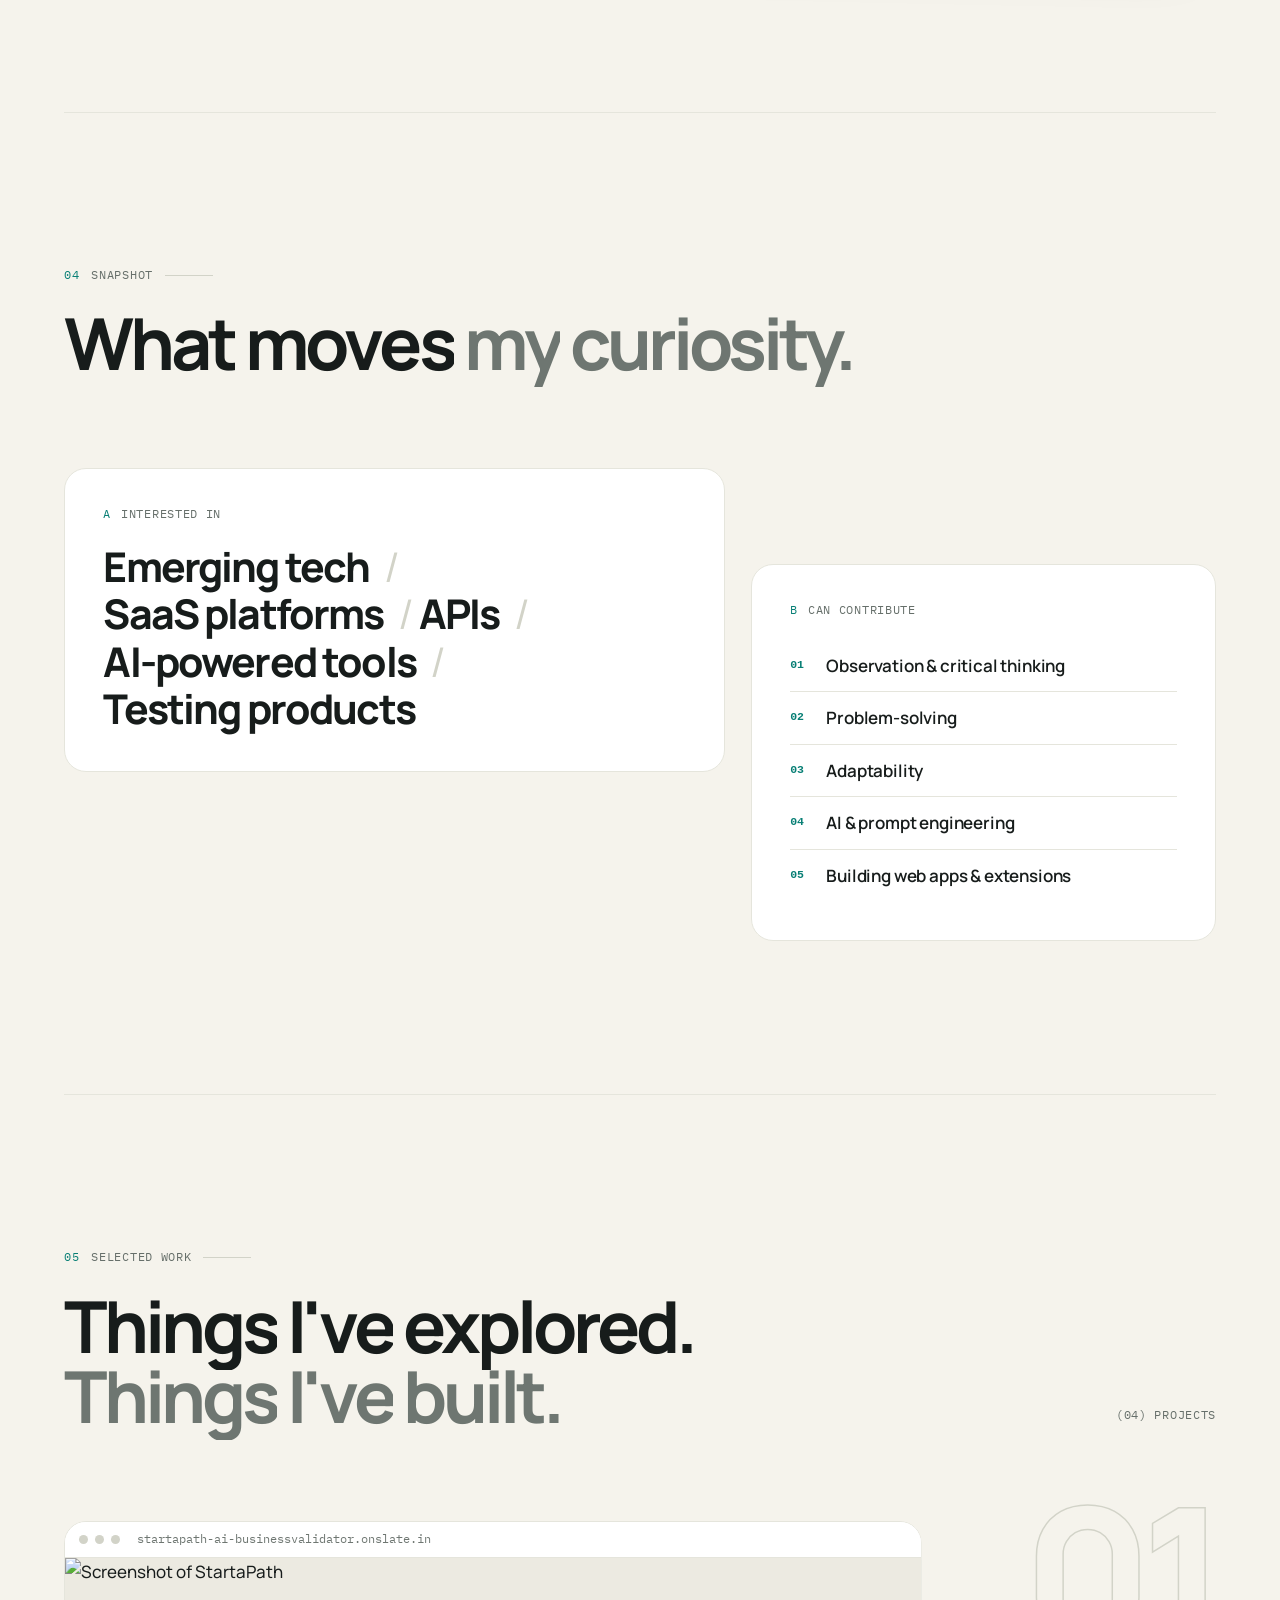
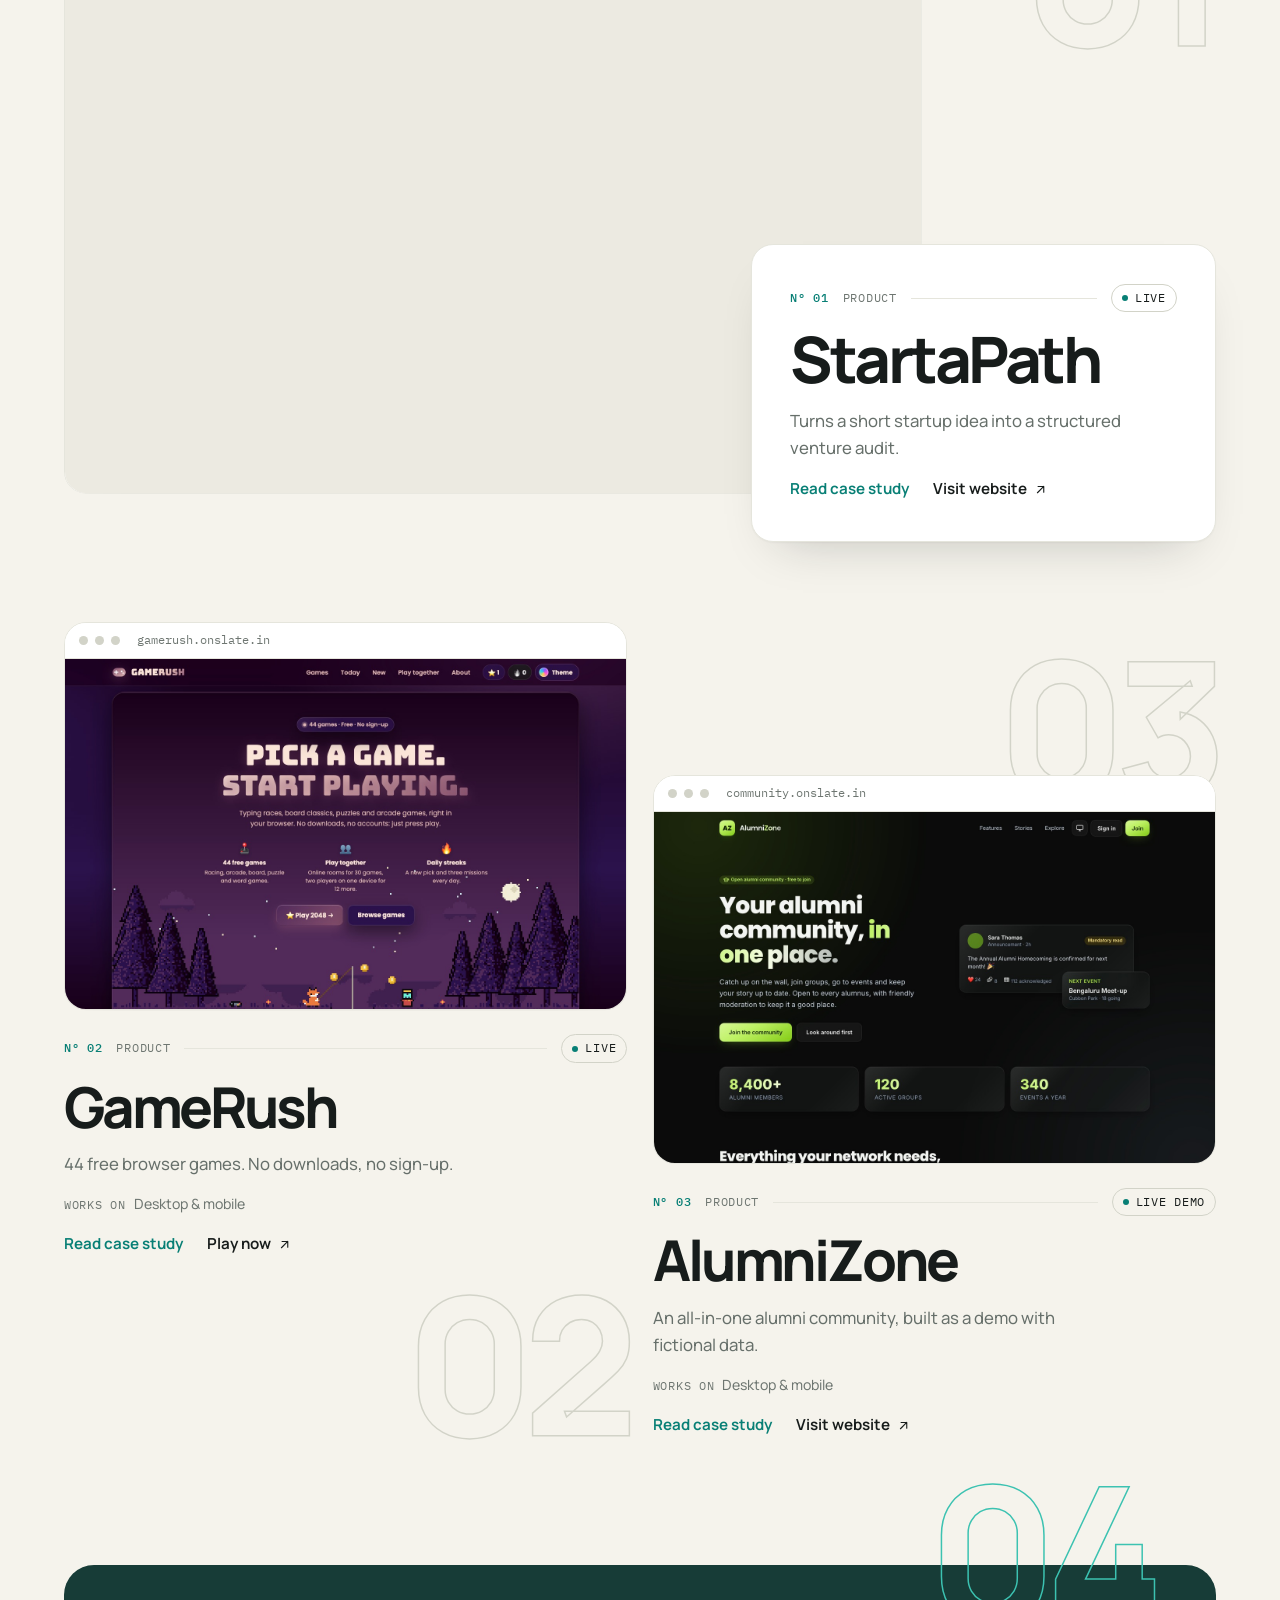
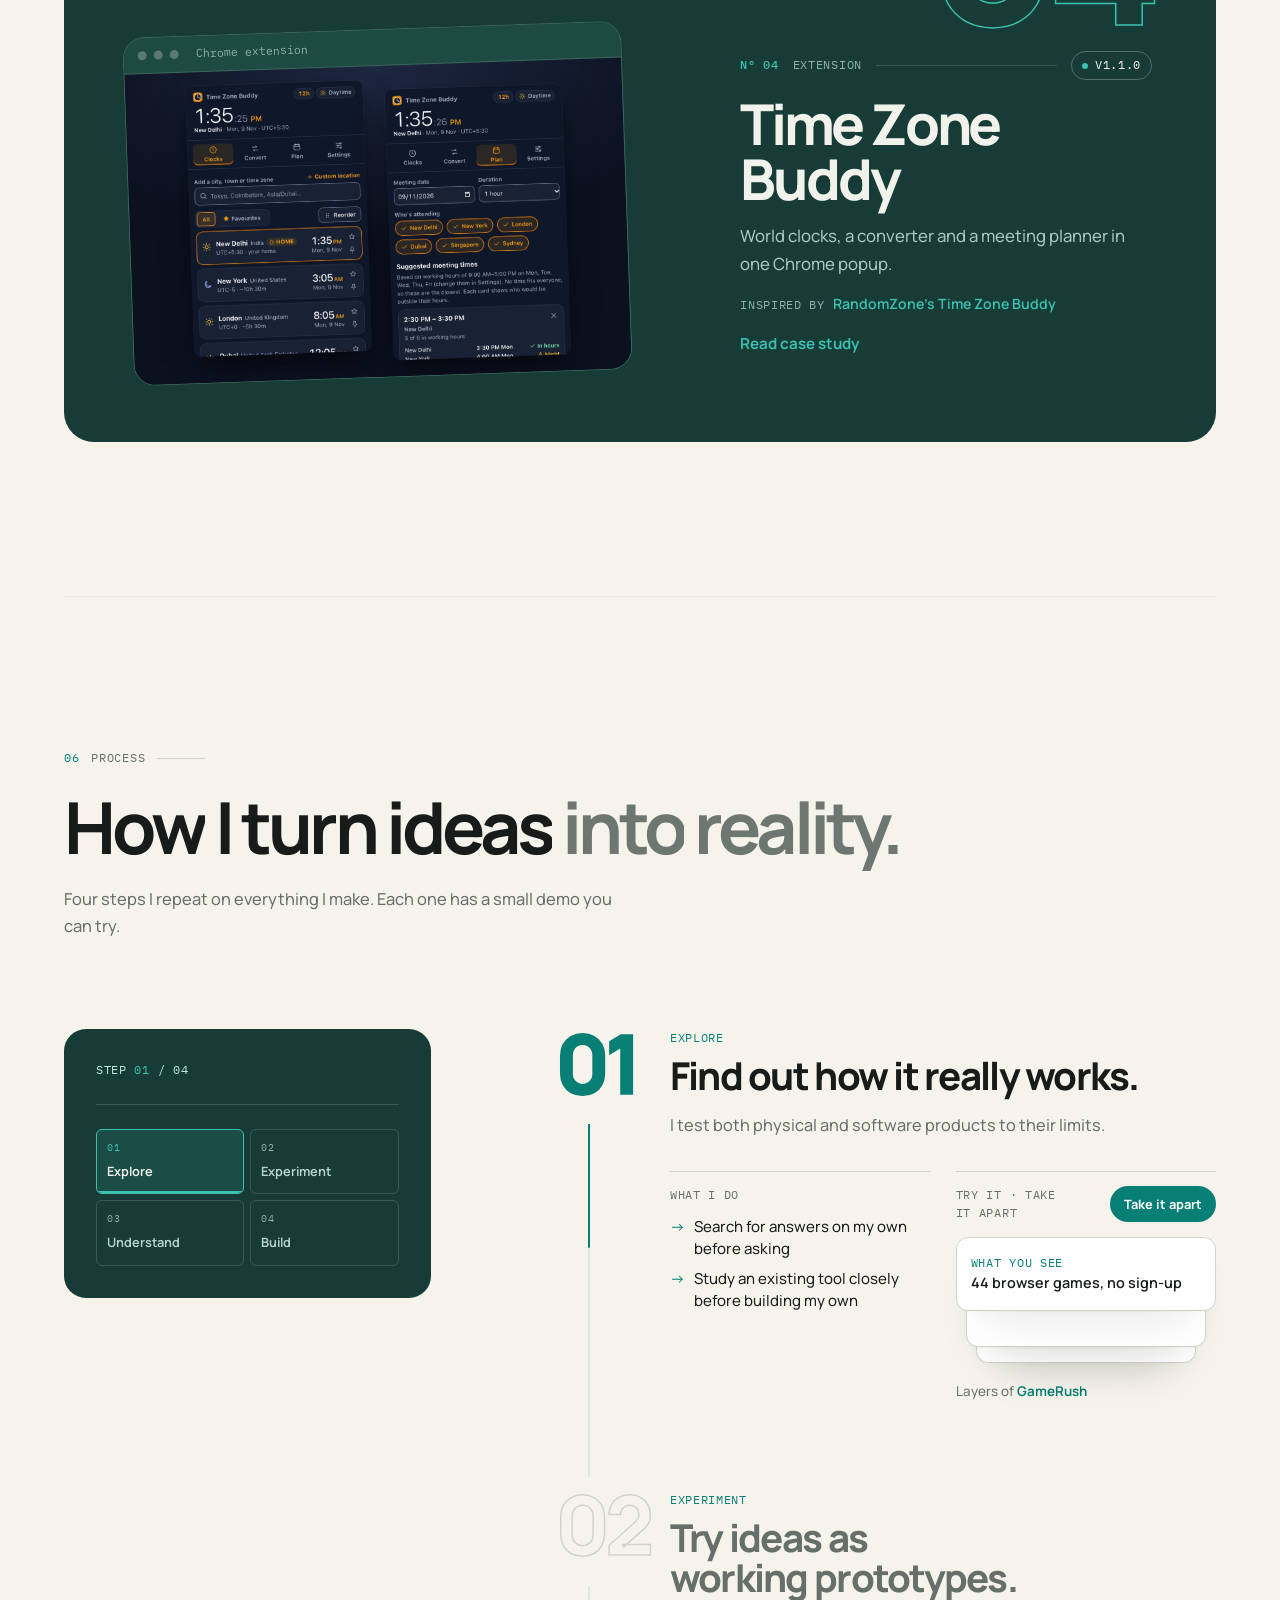
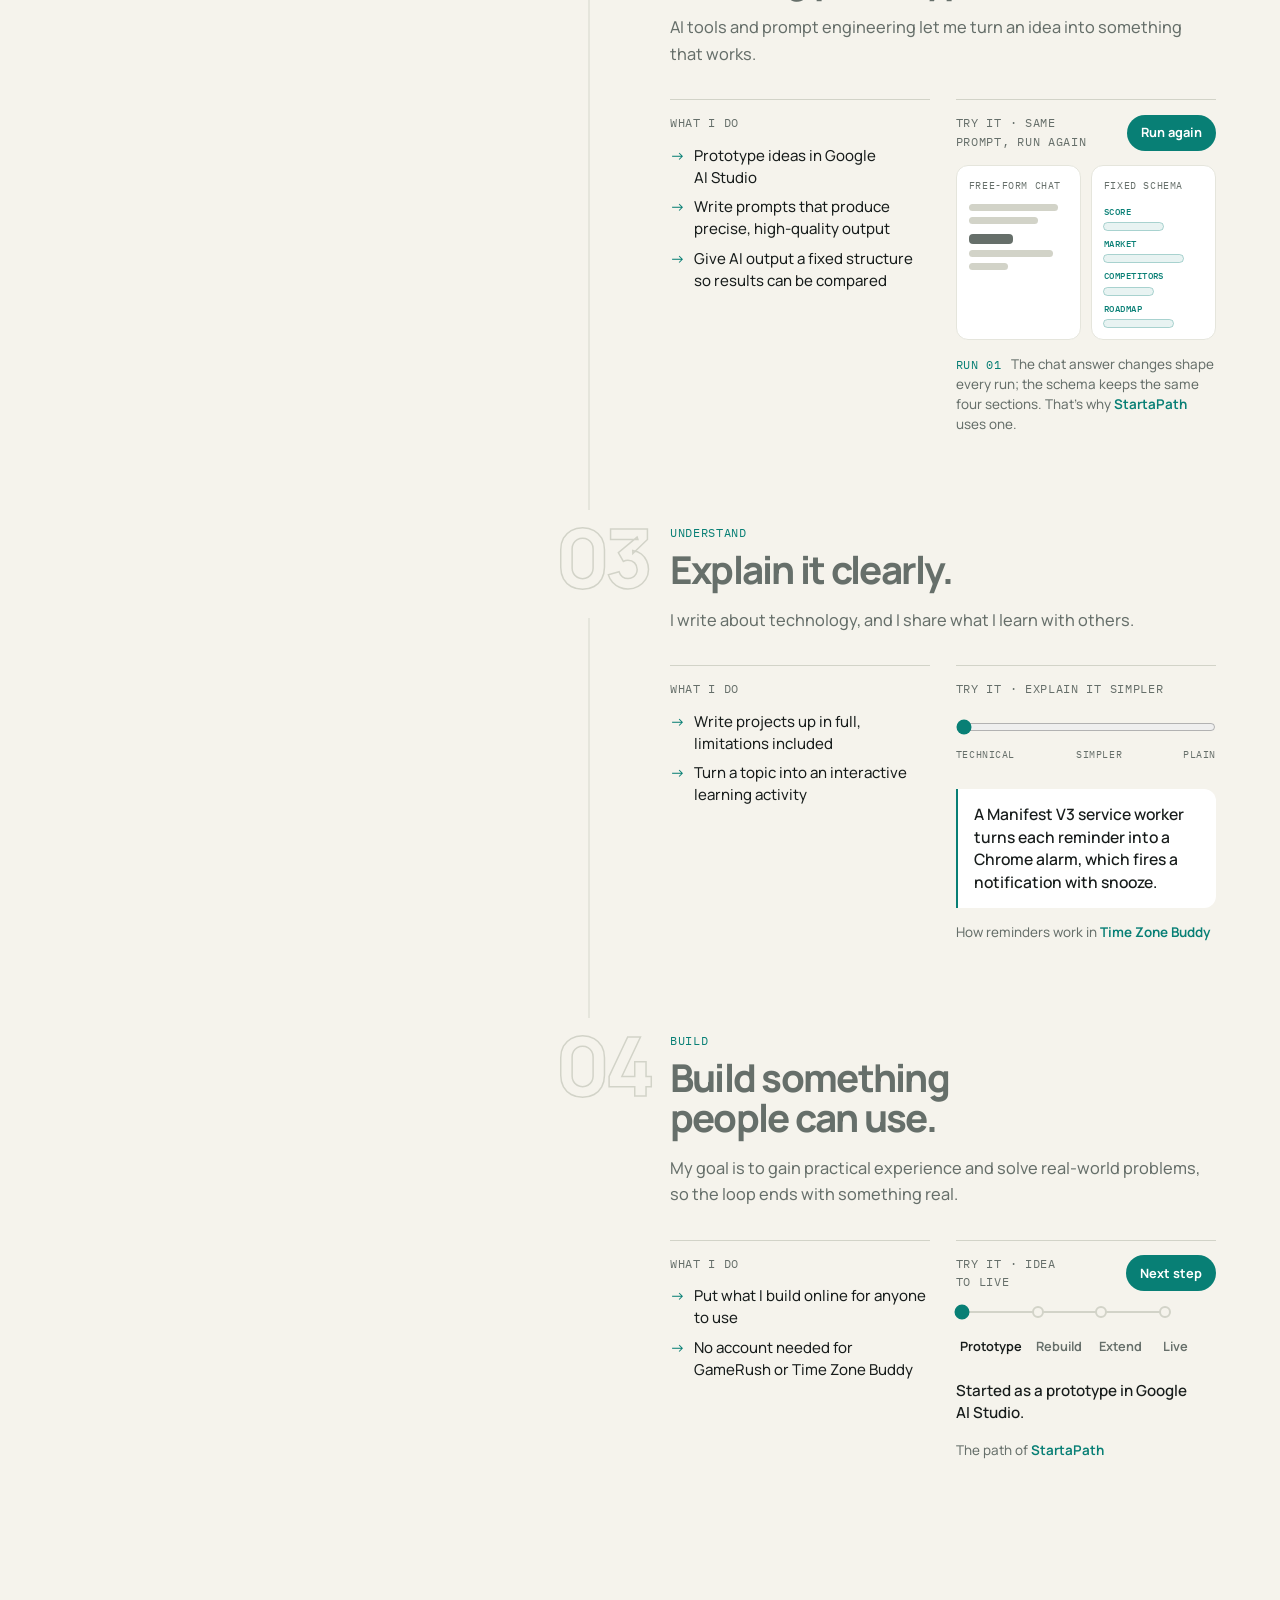
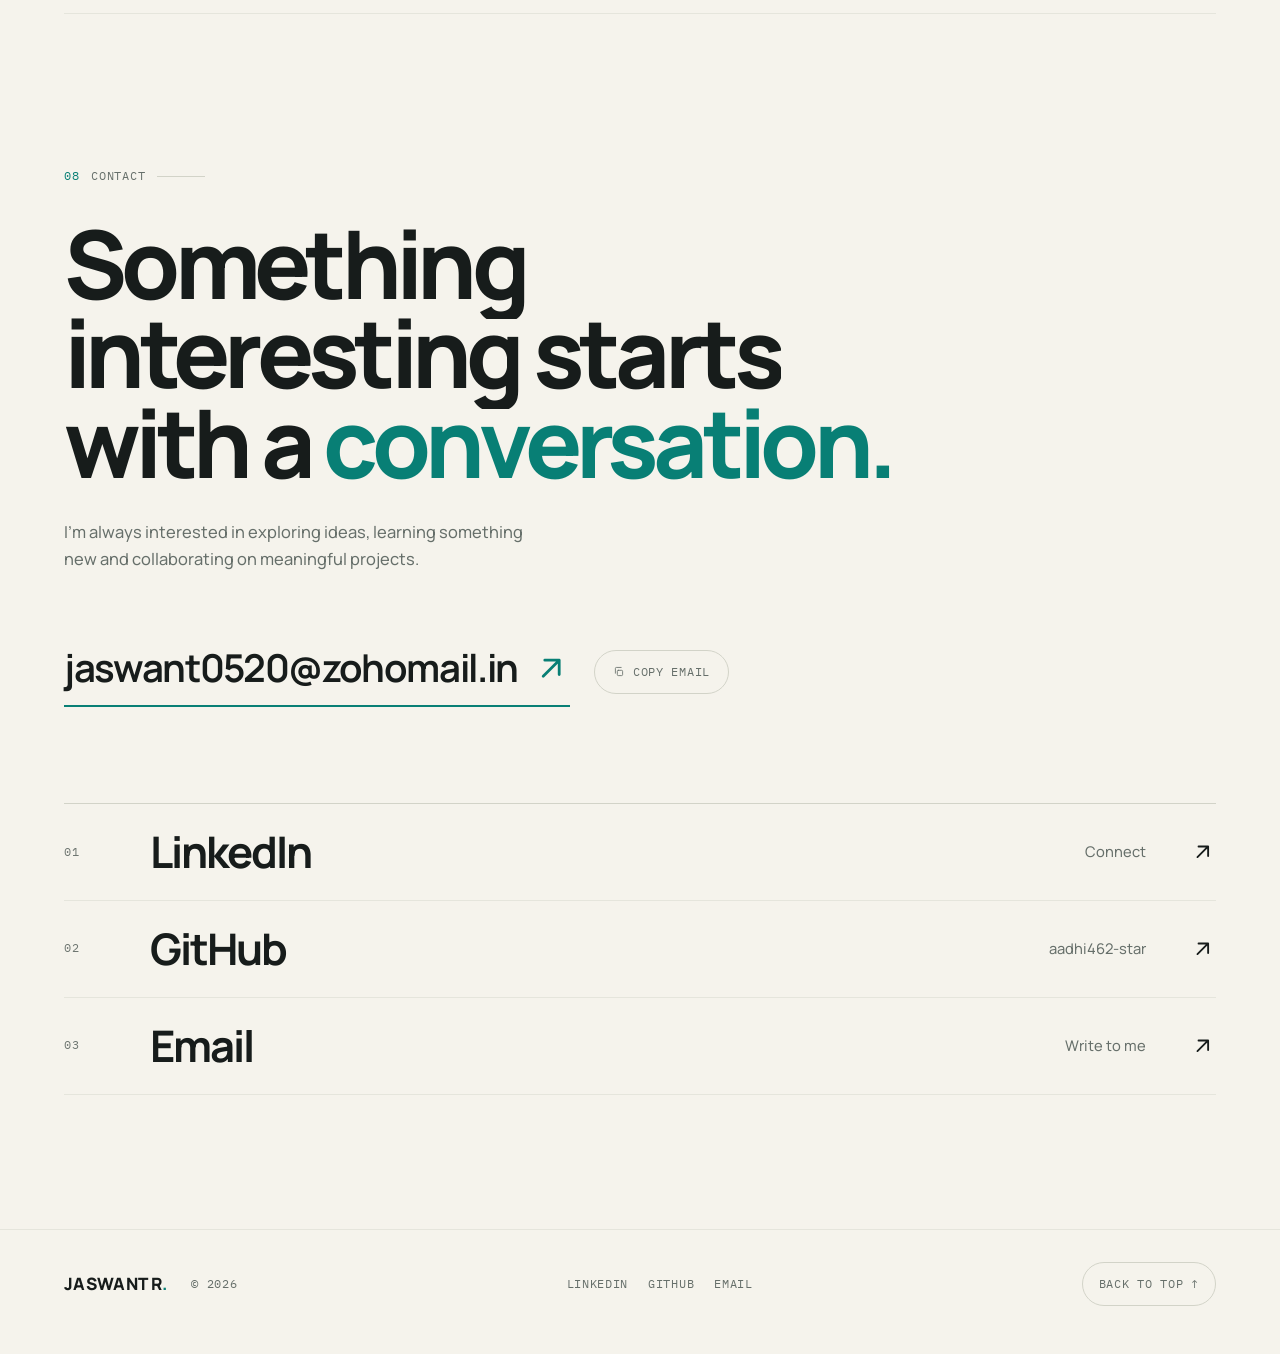
==== commit b1fec651: "Bolder Work, About and Snapshot layout; clean up images and drafts - Outline project numbers behind " ====
--- a/index.html
+++ b/index.html
@@ -20,13 +20,13 @@
     <link rel="preconnect" href="https://fonts.googleapis.com">
     <link rel="preconnect" href="https://fonts.gstatic.com" crossorigin>
     <link href="https://fonts.googleapis.com/css2?family=Manrope:wght@300..800&family=IBM+Plex+Mono:wght@400;500&display=swap" rel="stylesheet">
-    <link rel="stylesheet" href="css/styles.css?v=20261111d">
+    <link rel="stylesheet" href="css/styles.css?v=20261111f">
     <!-- On every deploy: change SITE_VERSION here, the ?v= on the CSS/JS links, and version.json to the same value -->
     <script>
         // The host tells browsers to keep this page for a year, so a returning visitor can be shown an old copy.
         // Ask for version.json (never cached); if it's newer than this page, refetch the page and reload once.
         (function () {
-            var SITE_VERSION = '20261111d';
+            var SITE_VERSION = '20261111f';
             try {
                 fetch('version.json?nc=' + Date.now(), { cache: 'no-store' })
                     .then(function (r) { return r.ok ? r.json() : null; })
@@ -187,12 +187,12 @@
                 <div class="about">
                     <figure class="portrait reveal">
                         <div class="portrait-frame" data-parallax="-0.04">
-                            <img src="Images/User%20Original%20from%20Zoho%20Cliq.png" alt="Portrait of Jaswant R" width="400" height="400" loading="lazy">
+                            <img src="Images/portrait.jpg" alt="Portrait of Jaswant R" width="400" height="400" loading="lazy">
                         </div>
                     </figure>
 
                     <div class="about-body">
-                        <p class="about-lead reveal">I enjoy understanding how technology works and exploring different tools and ideas. I like learning through experimentation and continuously improving my skills by exploring new technologies.</p>
+                        <p class="about-lead reveal">I enjoy understanding <mark class="hl">how technology works</mark> and exploring different tools and ideas. I like learning through <mark class="hl">experimentation</mark> and continuously improving my skills by exploring new technologies.</p>
                         <p class="about-context reveal">I studied Electronics &amp; Communication Engineering, then moved into business studies at Zoho School of Business. Today I write technical content as a ZS trainee, and I build web apps and browser extensions of my own.</p>
                         <blockquote class="philosophy reveal">
                             <p>“I'm interested in building knowledge across multiple domains rather than limiting myself to a single field.”</p>
@@ -624,8 +624,8 @@
 
     <div class="toast mono" id="toast" role="status" aria-live="polite"></div>
 
-    <script src="js/projects.js?v=20261111d"></script>
-    <script src="js/journal.js?v=20261111d"></script>
-    <script src="js/main.js?v=20261111d"></script>
+    <script src="js/projects.js?v=20261111f"></script>
+    <script src="js/journal.js?v=20261111f"></script>
+    <script src="js/main.js?v=20261111f"></script>
 </body>
 </html>
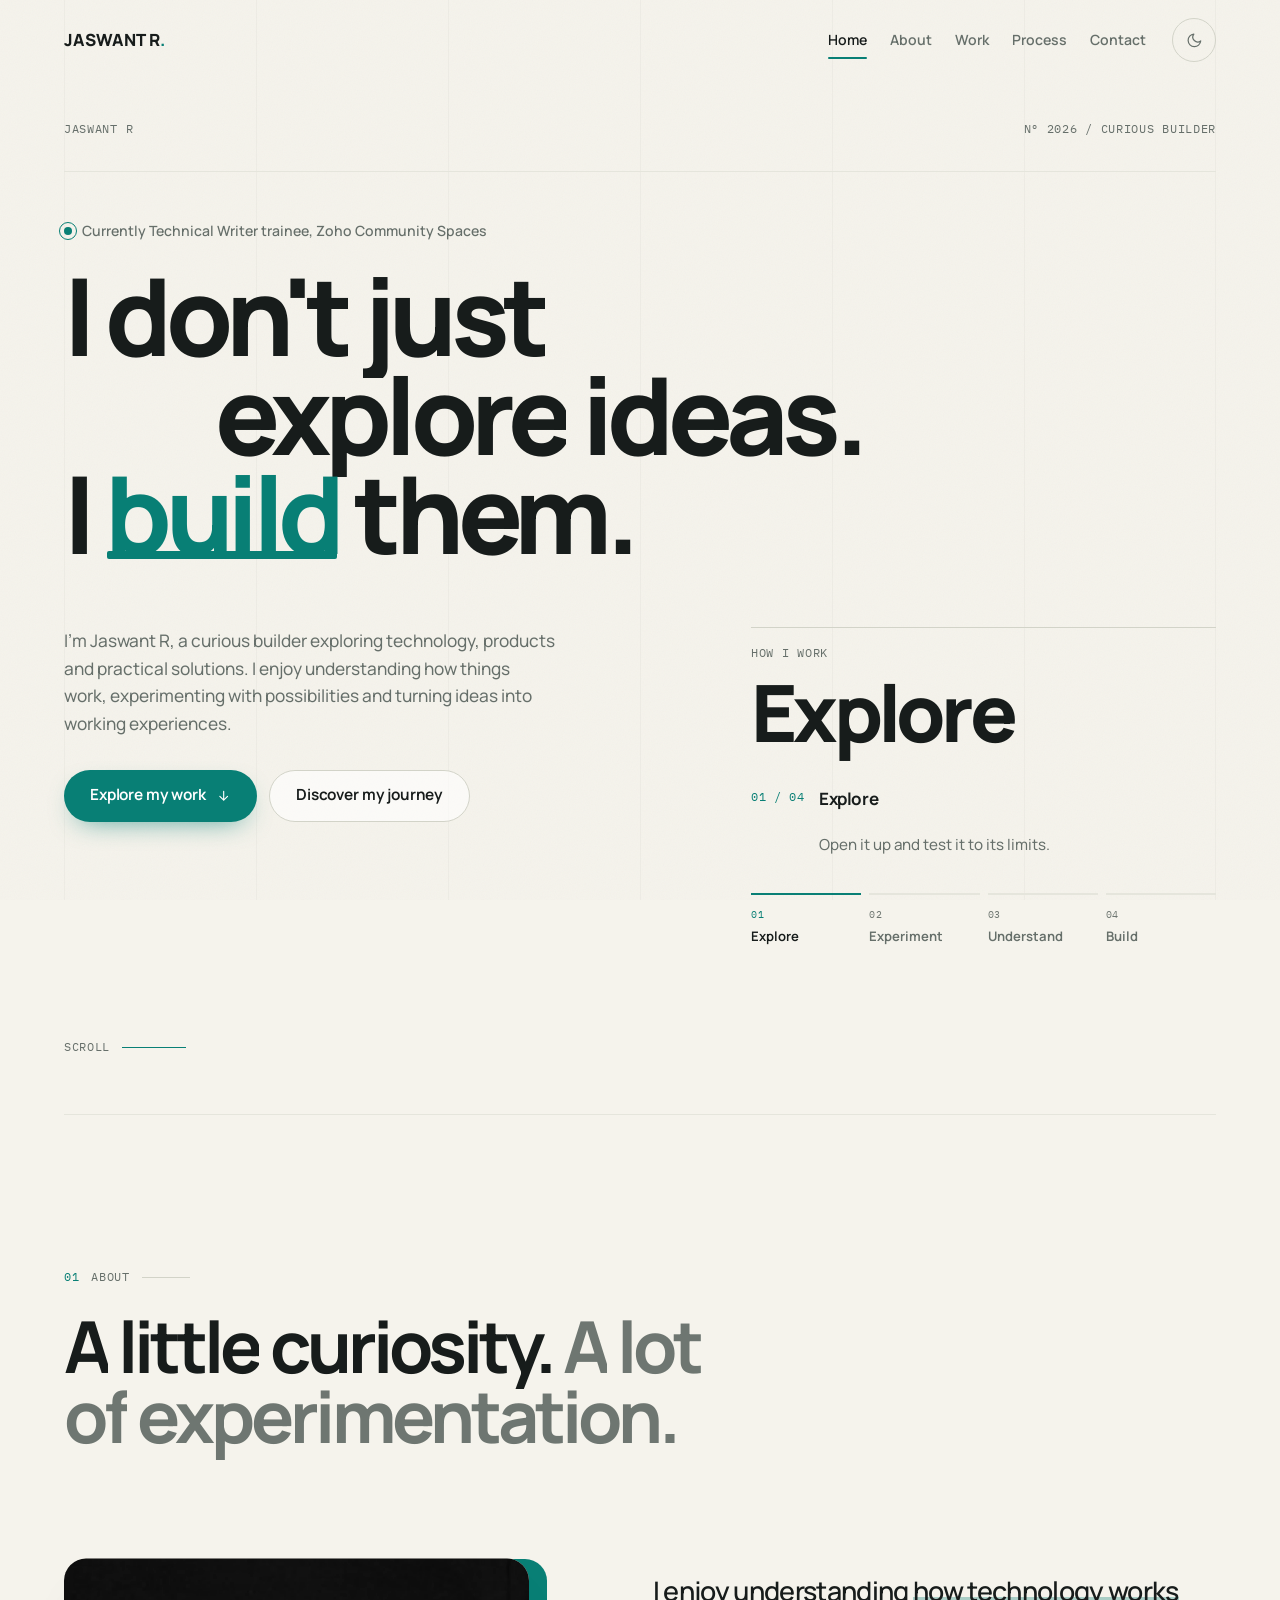
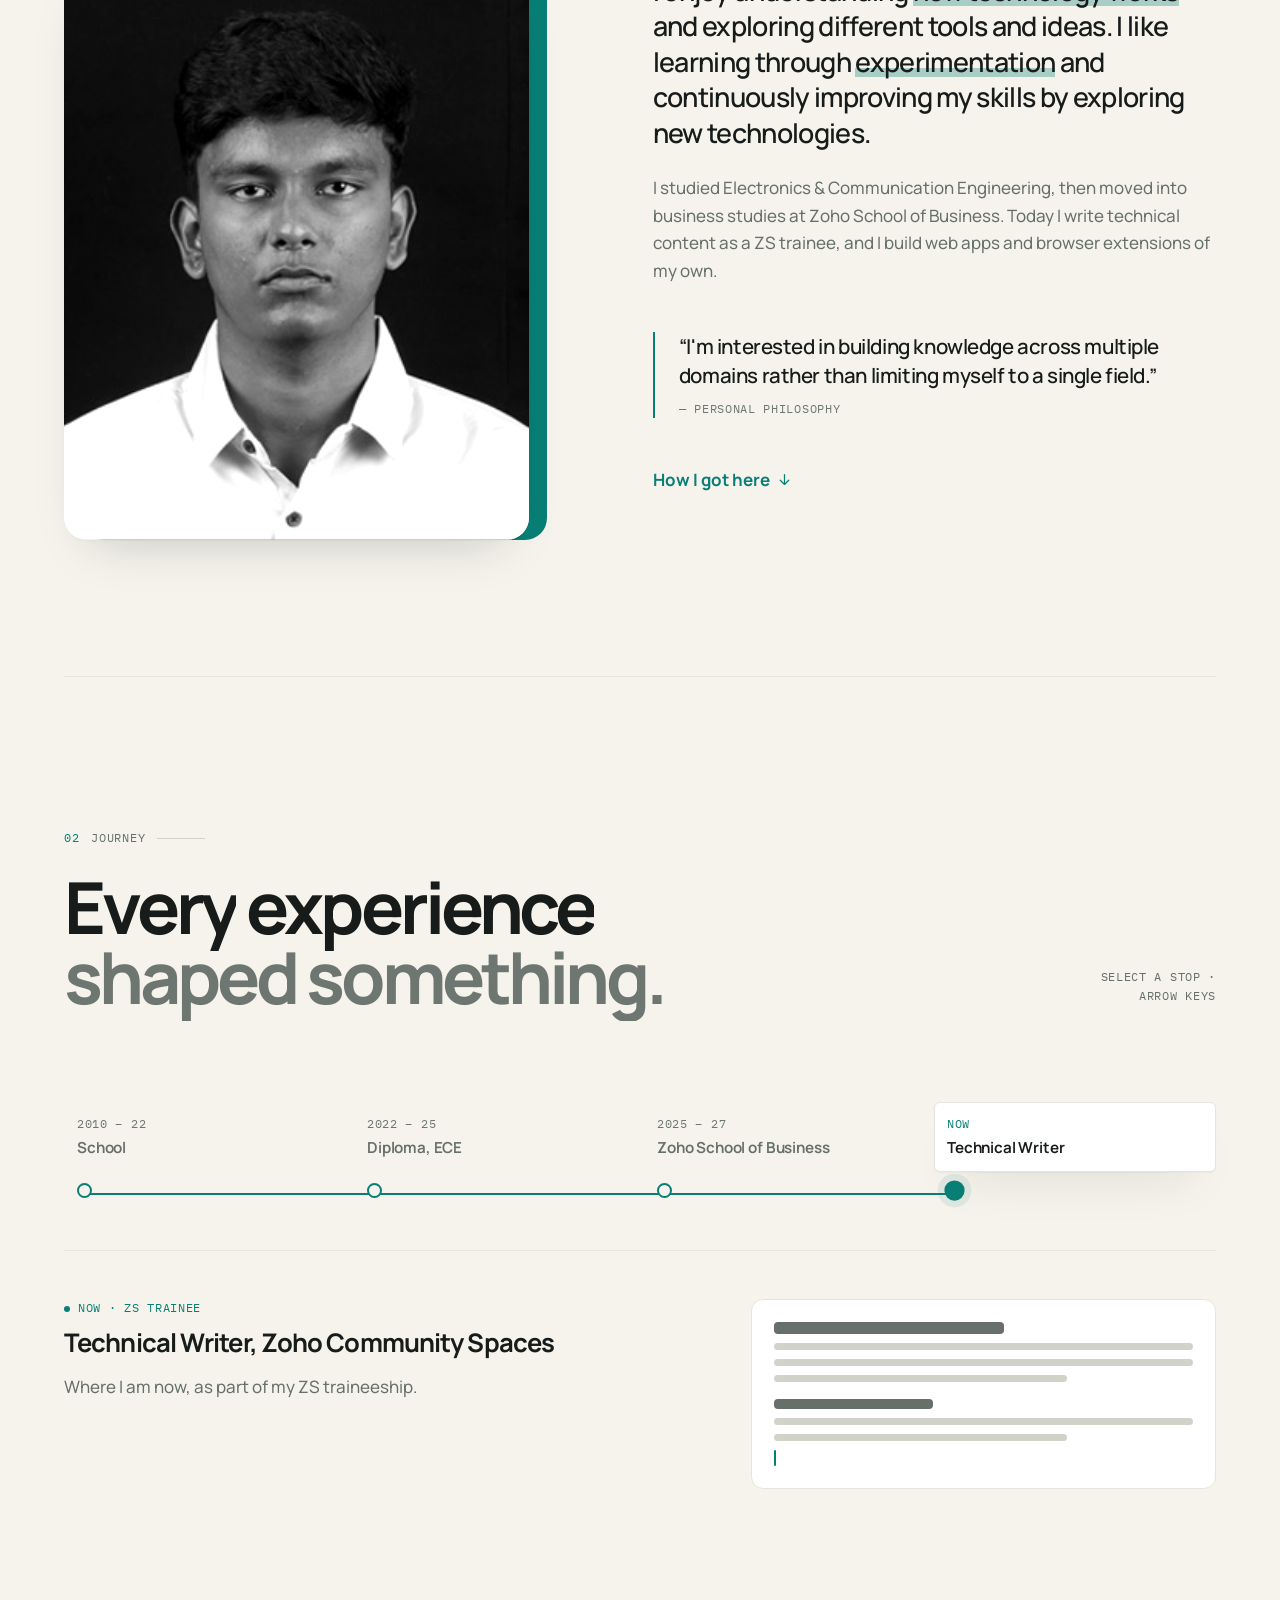
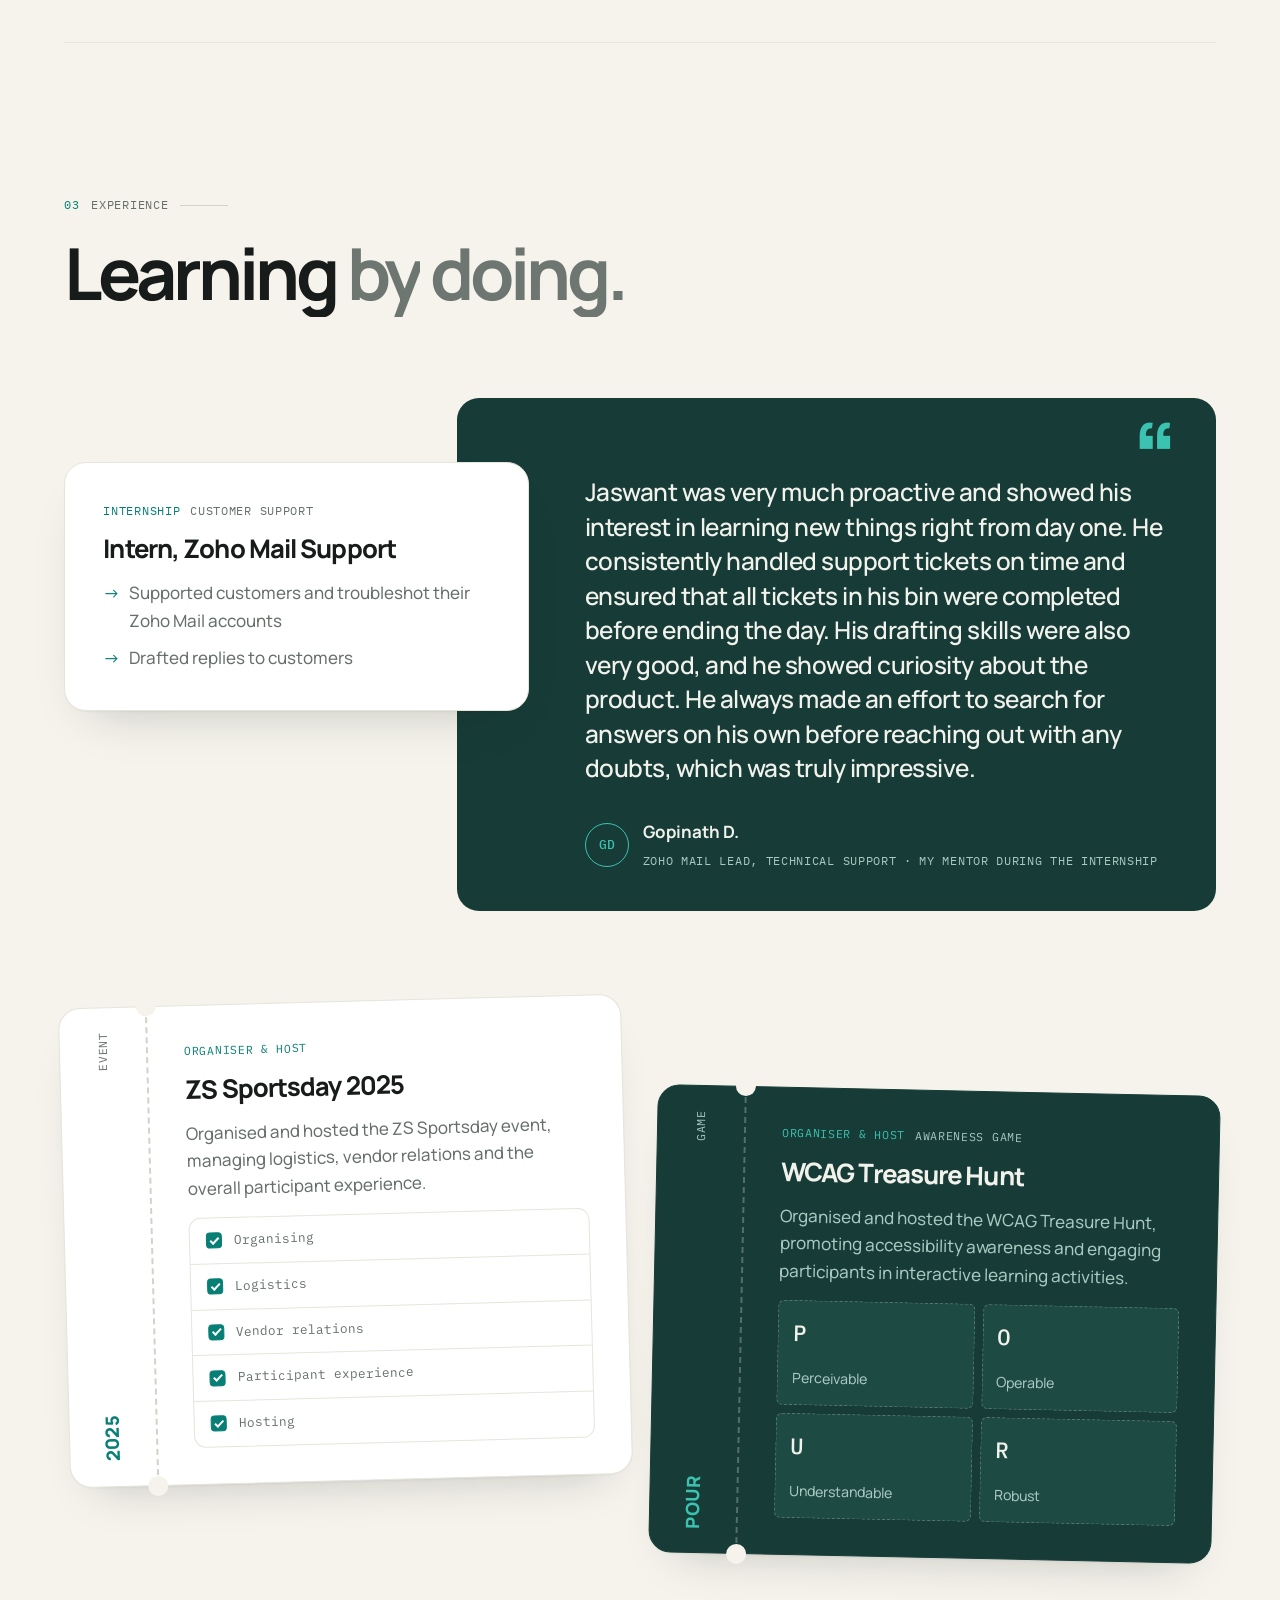
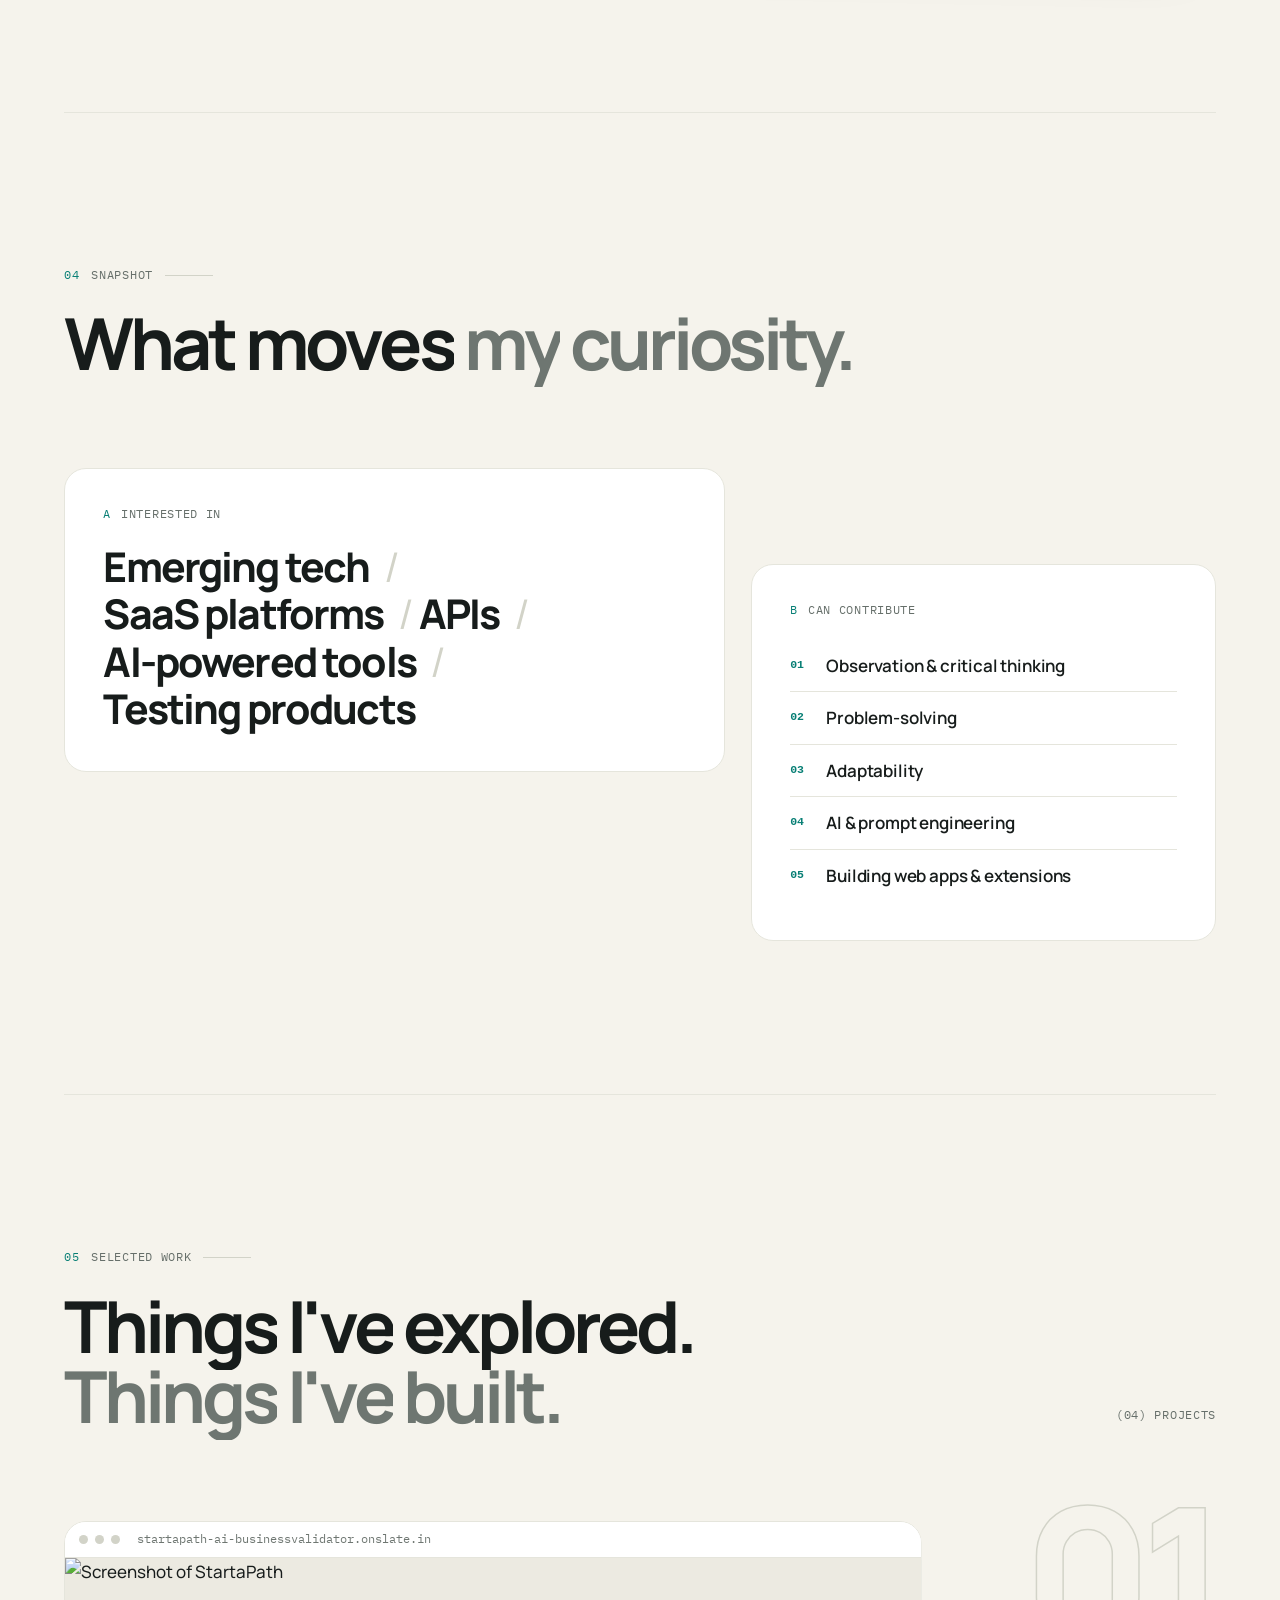
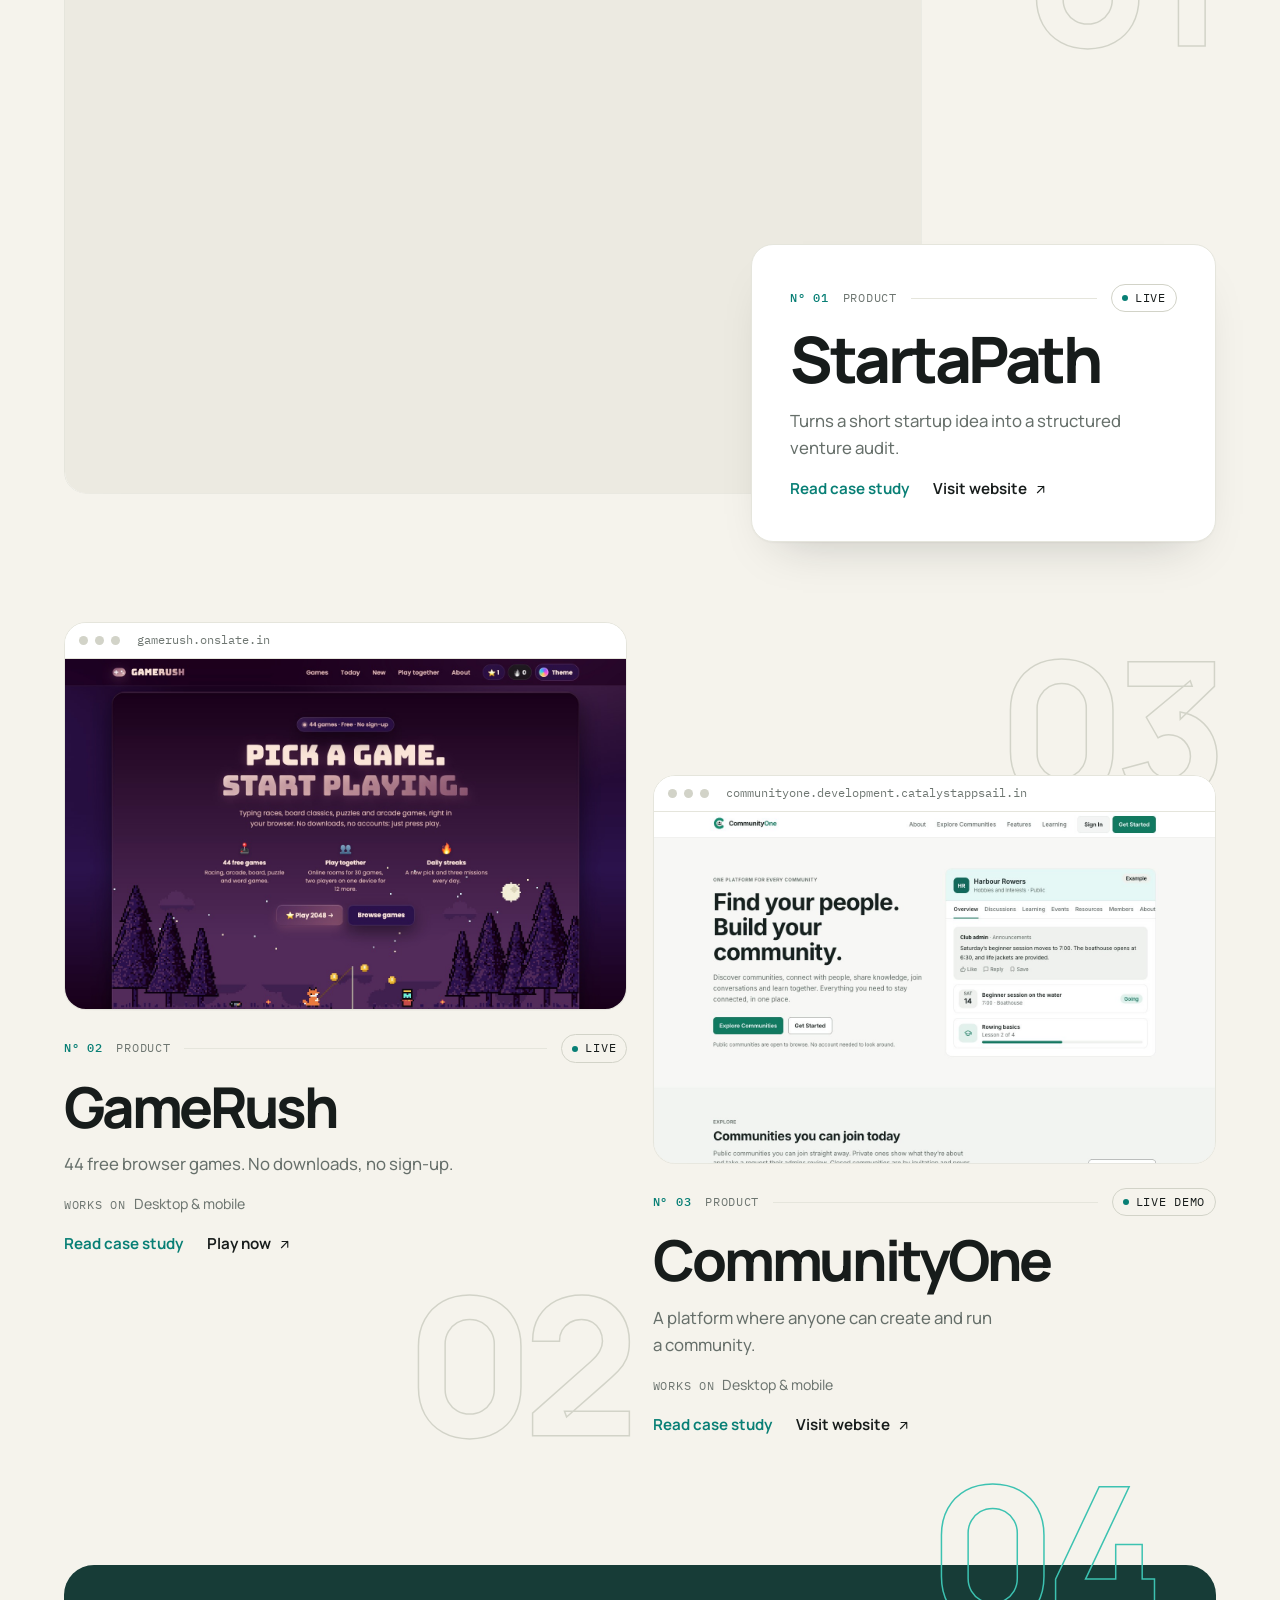
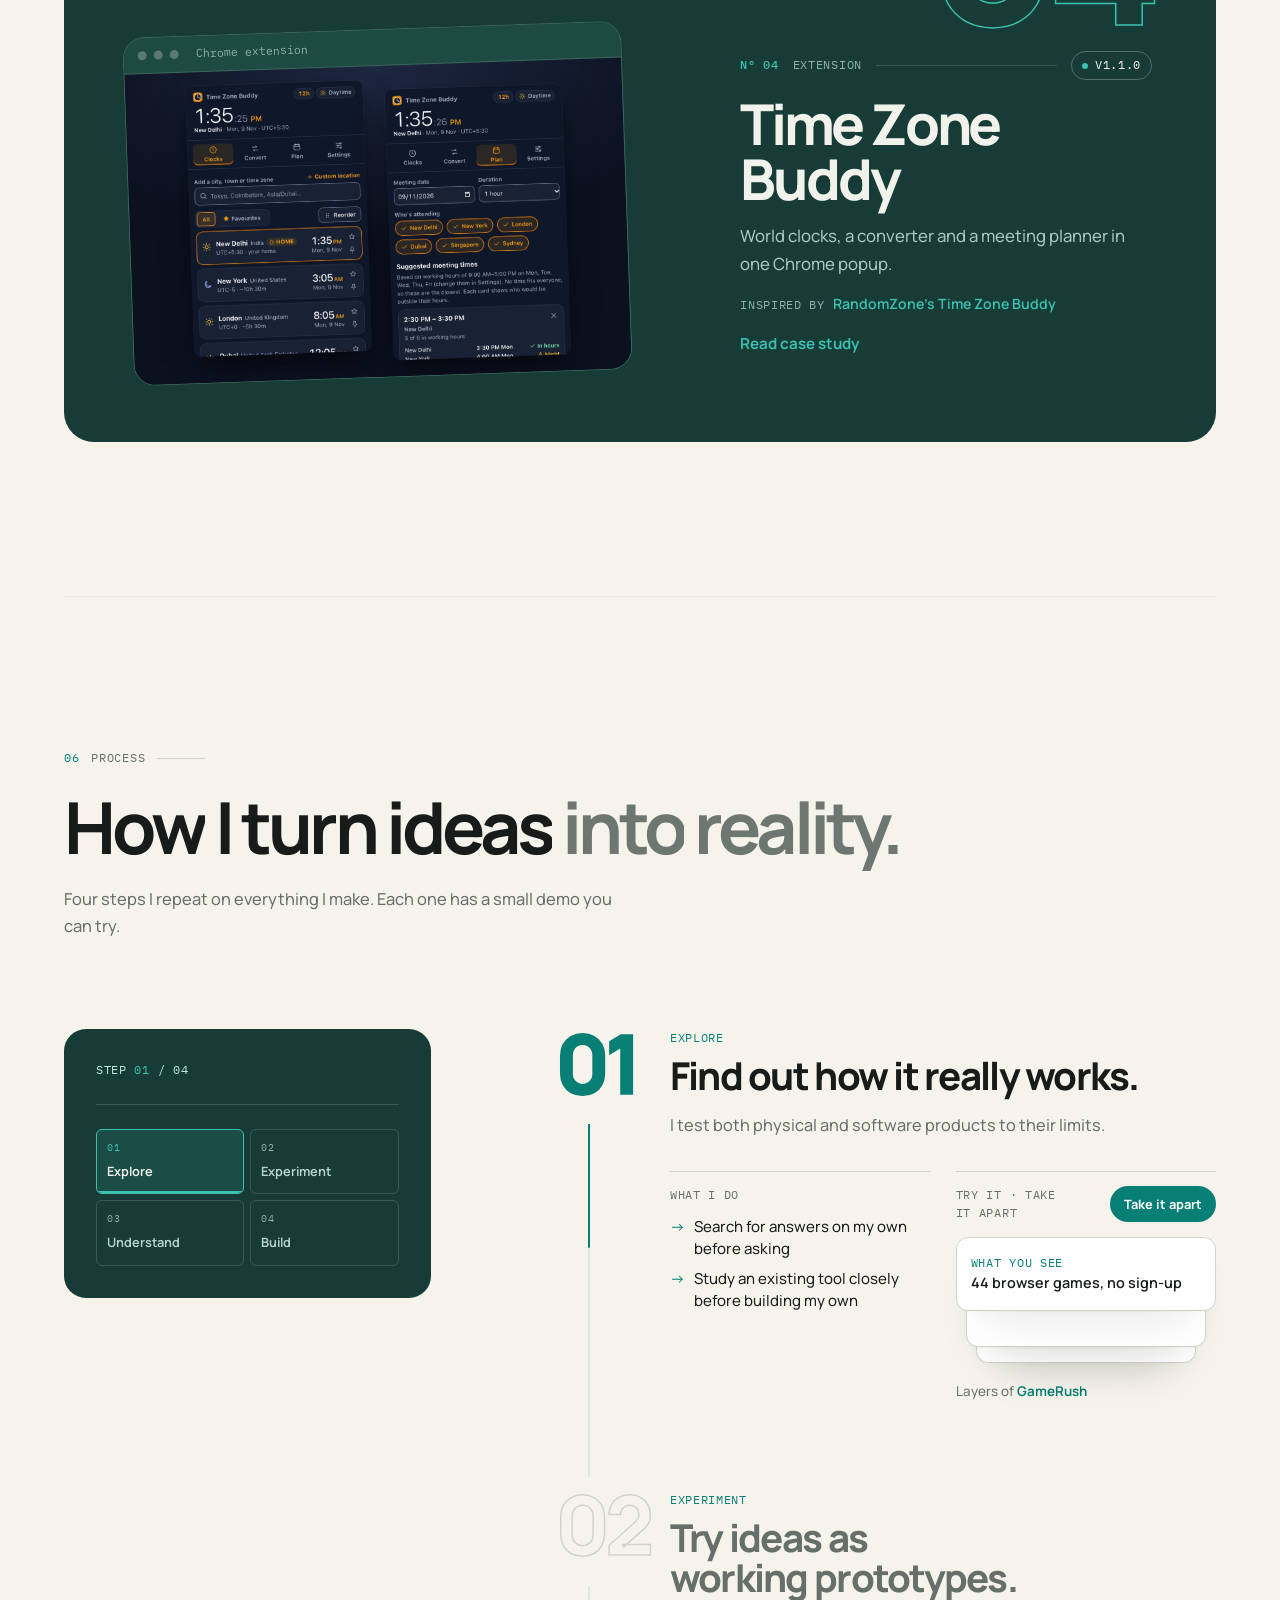
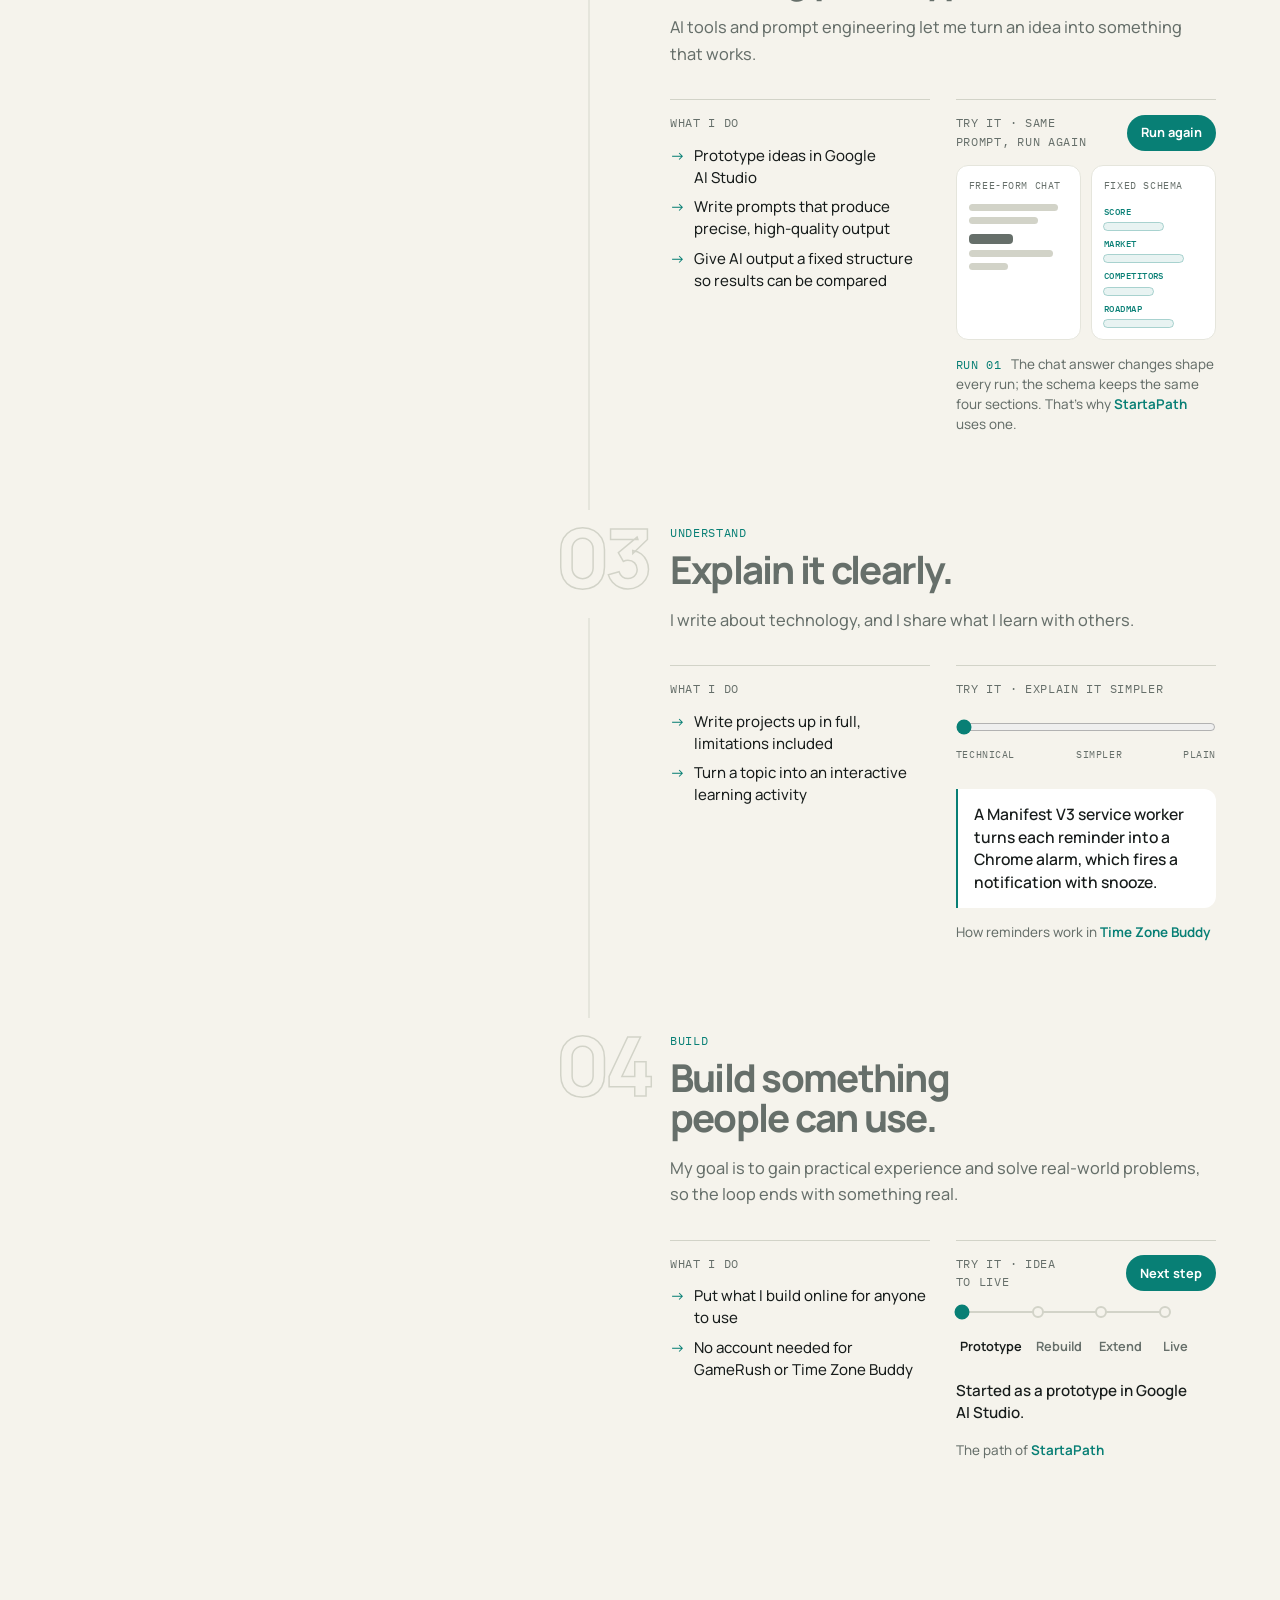
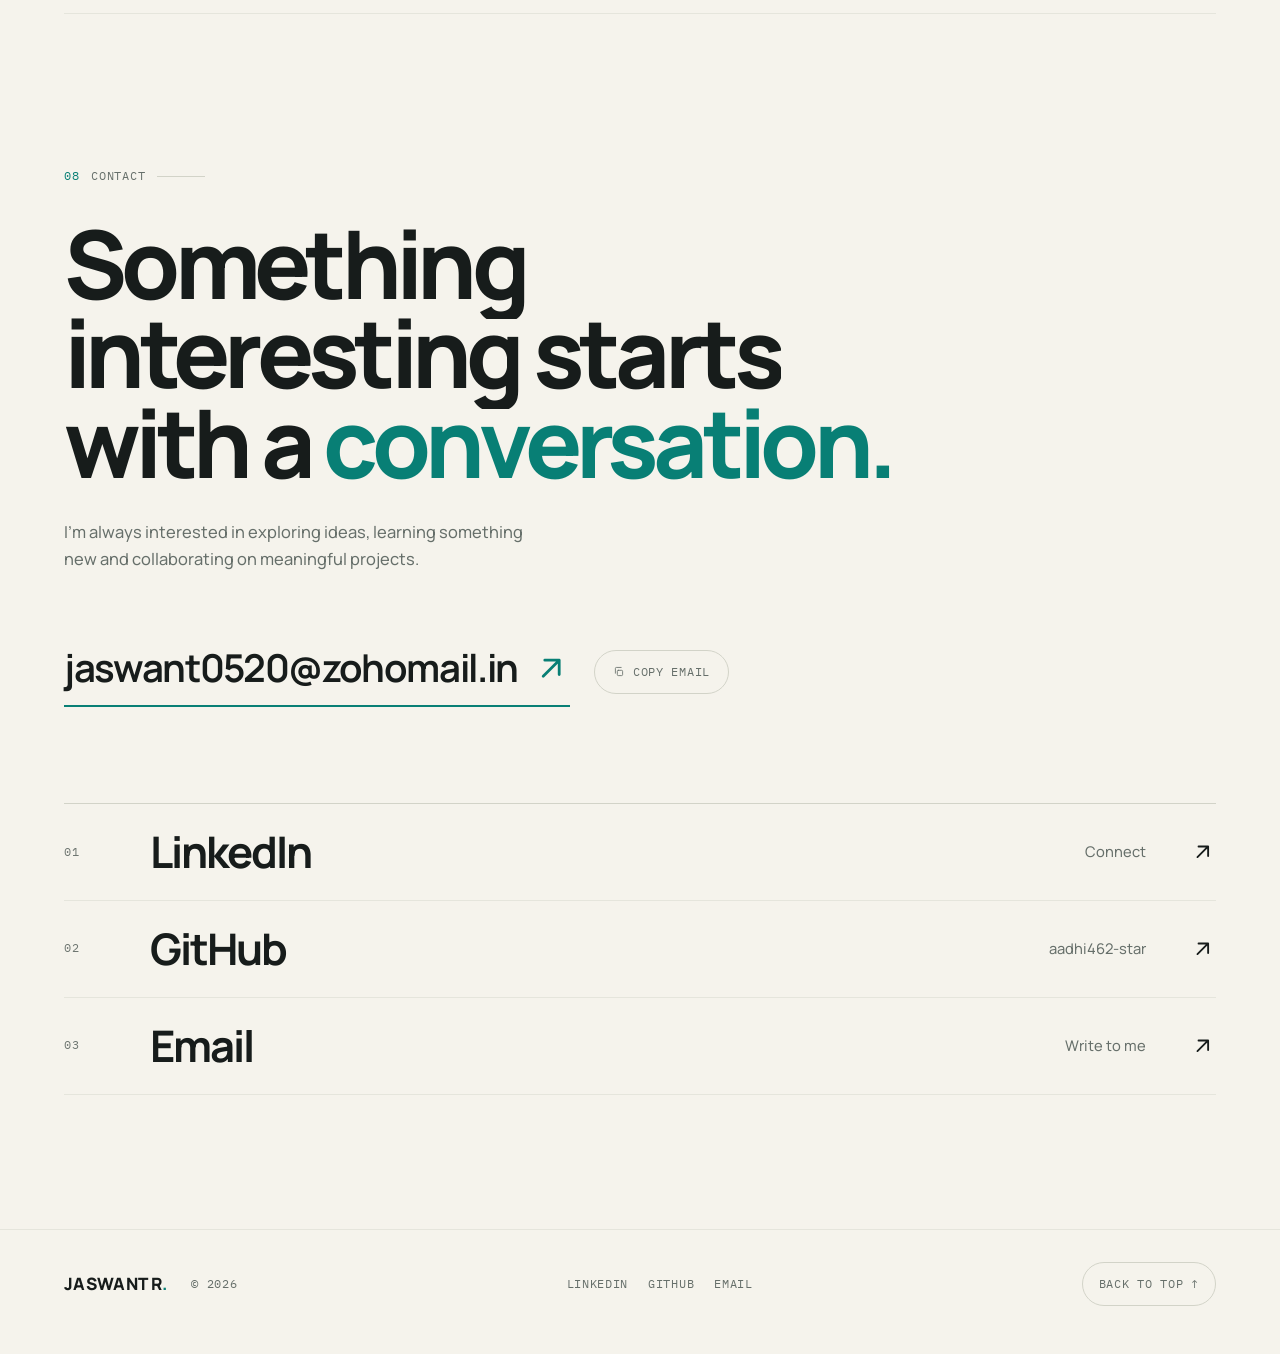
==== commit 900512ef: "Replace AlumniZone with CommunityOne Co-Authored-By: Claude Opus 5.5 <noreply@anthropic.com>" ====
--- a/index.html
+++ b/index.html
@@ -20,13 +20,13 @@
     <link rel="preconnect" href="https://fonts.googleapis.com">
     <link rel="preconnect" href="https://fonts.gstatic.com" crossorigin>
     <link href="https://fonts.googleapis.com/css2?family=Manrope:wght@300..800&family=IBM+Plex+Mono:wght@400;500&display=swap" rel="stylesheet">
-    <link rel="stylesheet" href="css/styles.css?v=20261111f">
+    <link rel="stylesheet" href="css/styles.css?v=20261113a">
     <!-- On every deploy: change SITE_VERSION here, the ?v= on the CSS/JS links, and version.json to the same value -->
     <script>
         // The host tells browsers to keep this page for a year, so a returning visitor can be shown an old copy.
         // Ask for version.json (never cached); if it's newer than this page, refetch the page and reload once.
         (function () {
-            var SITE_VERSION = '20261111f';
+            var SITE_VERSION = '20261113a';
             try {
                 fetch('version.json?nc=' + Date.now(), { cache: 'no-store' })
                     .then(function (r) { return r.ok ? r.json() : null; })
@@ -624,8 +624,8 @@
 
     <div class="toast mono" id="toast" role="status" aria-live="polite"></div>
 
-    <script src="js/projects.js?v=20261111f"></script>
-    <script src="js/journal.js?v=20261111f"></script>
-    <script src="js/main.js?v=20261111f"></script>
+    <script src="js/projects.js?v=20261113a"></script>
+    <script src="js/journal.js?v=20261113a"></script>
+    <script src="js/main.js?v=20261113a"></script>
 </body>
 </html>
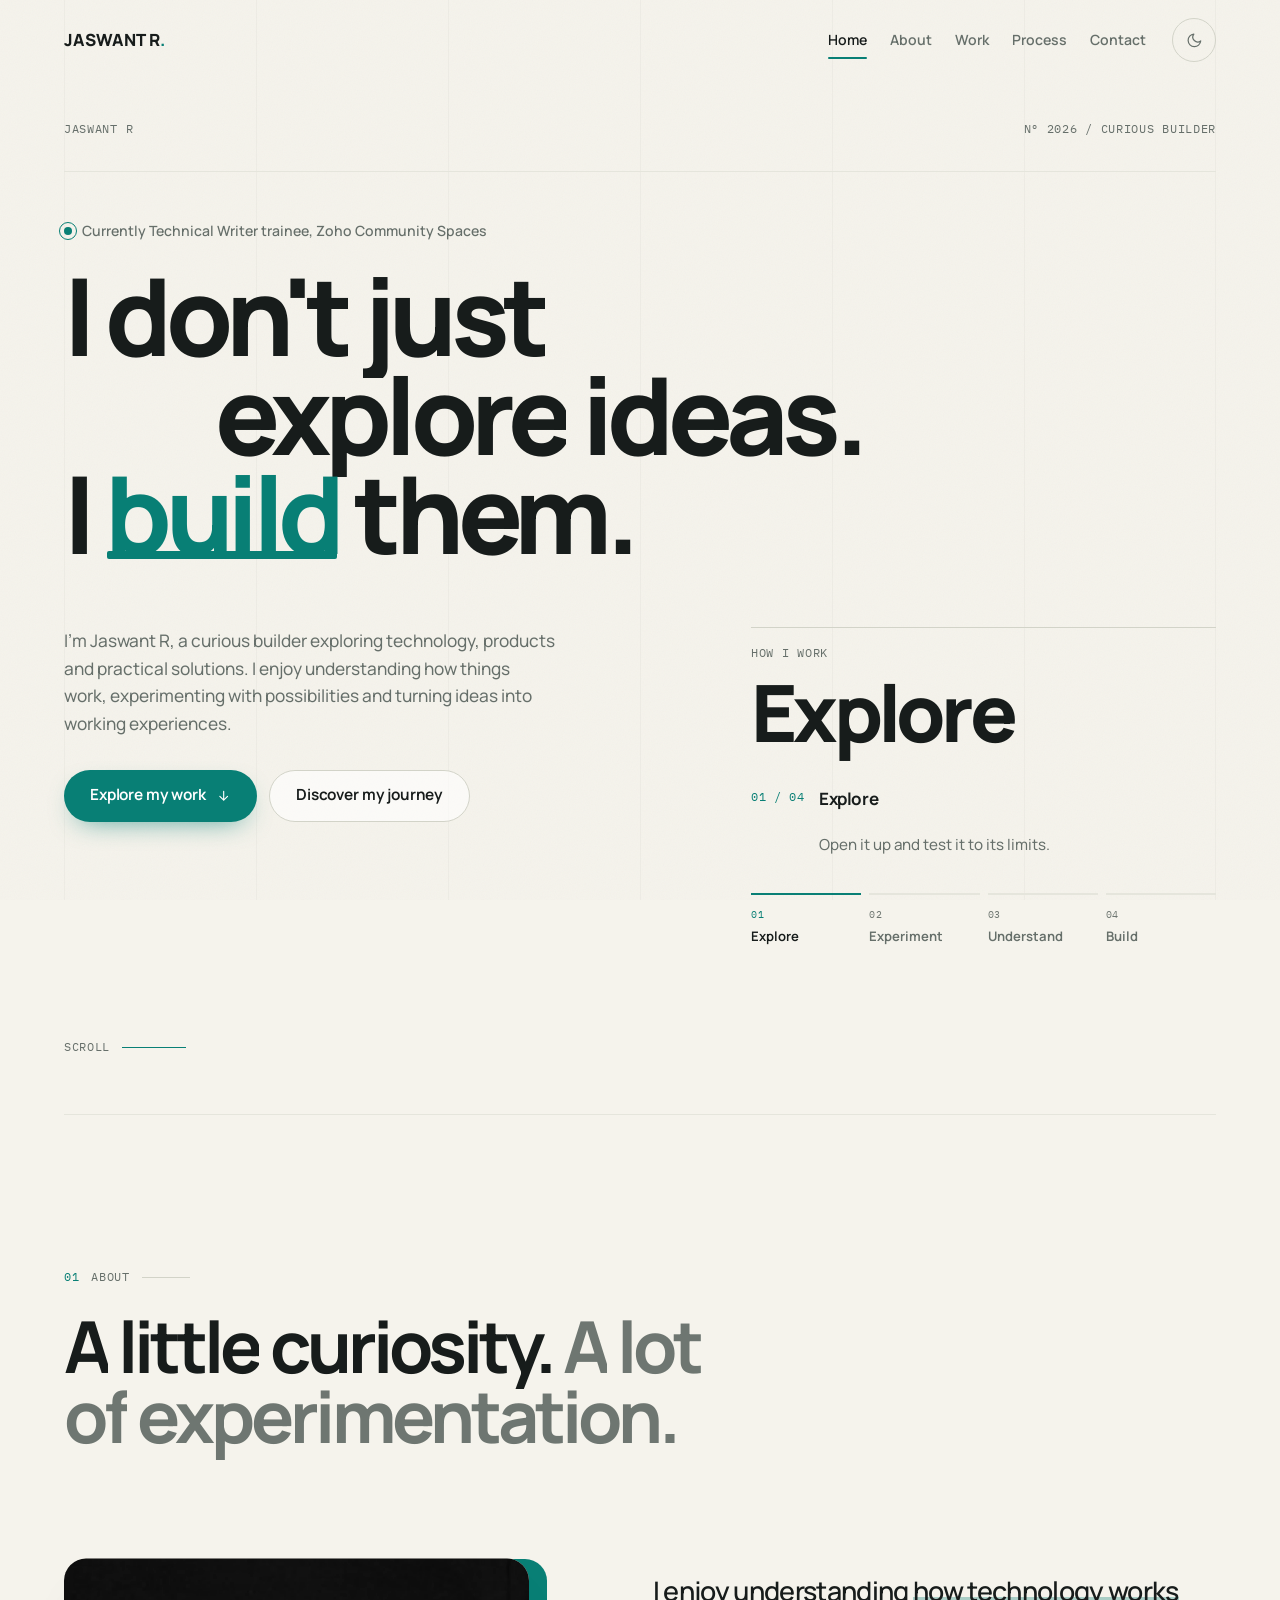
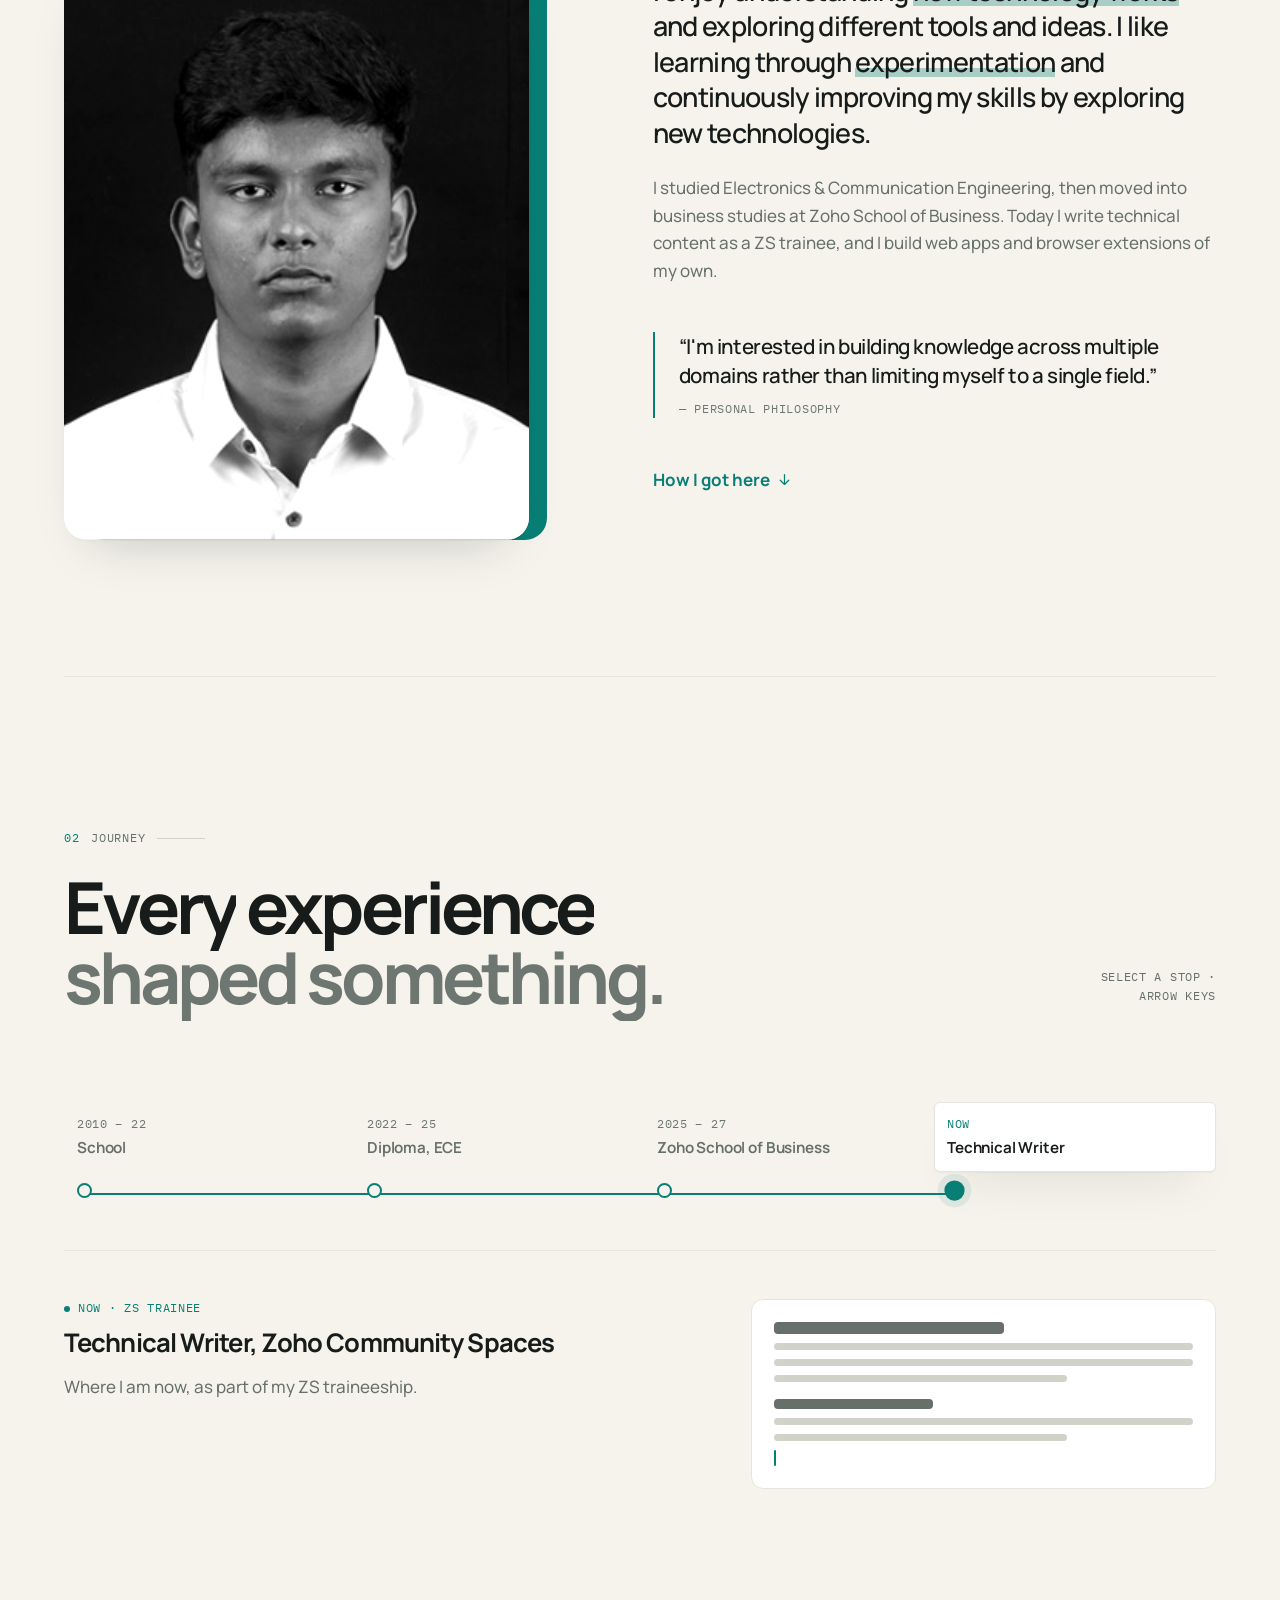
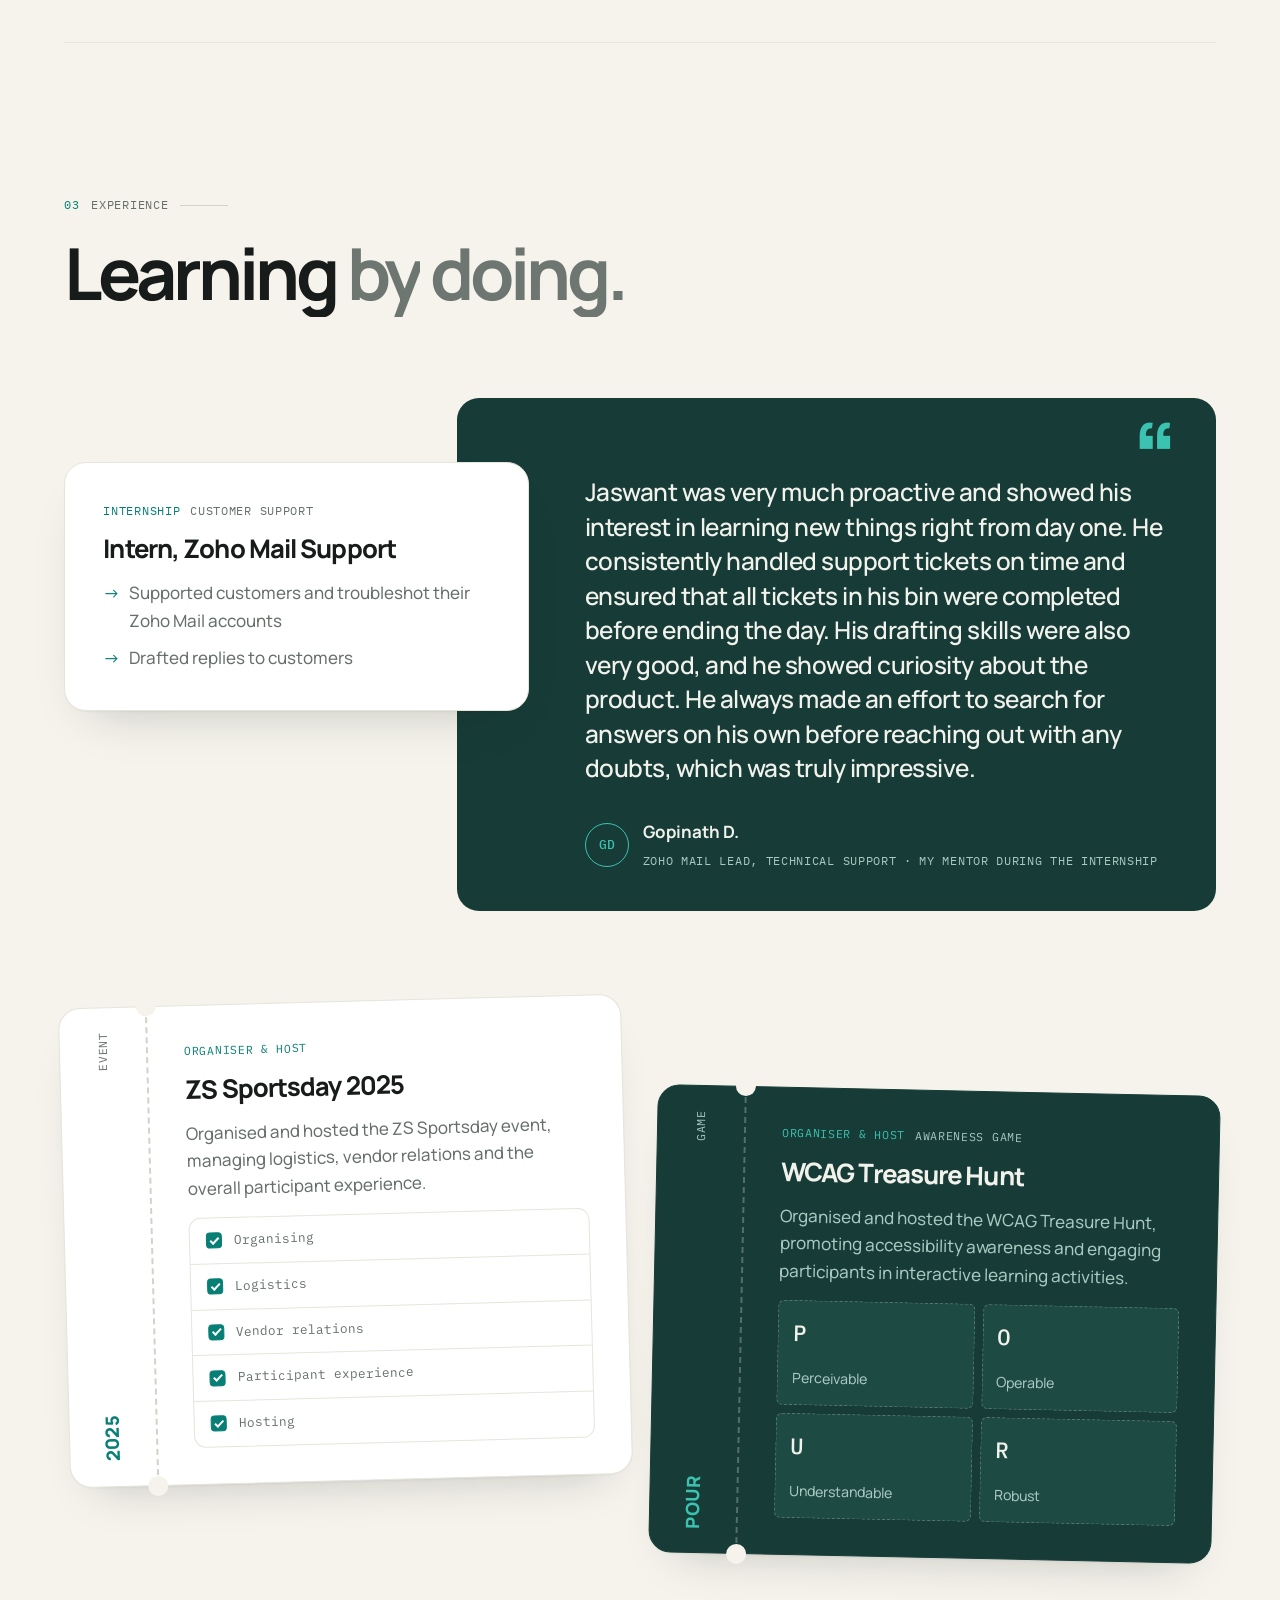
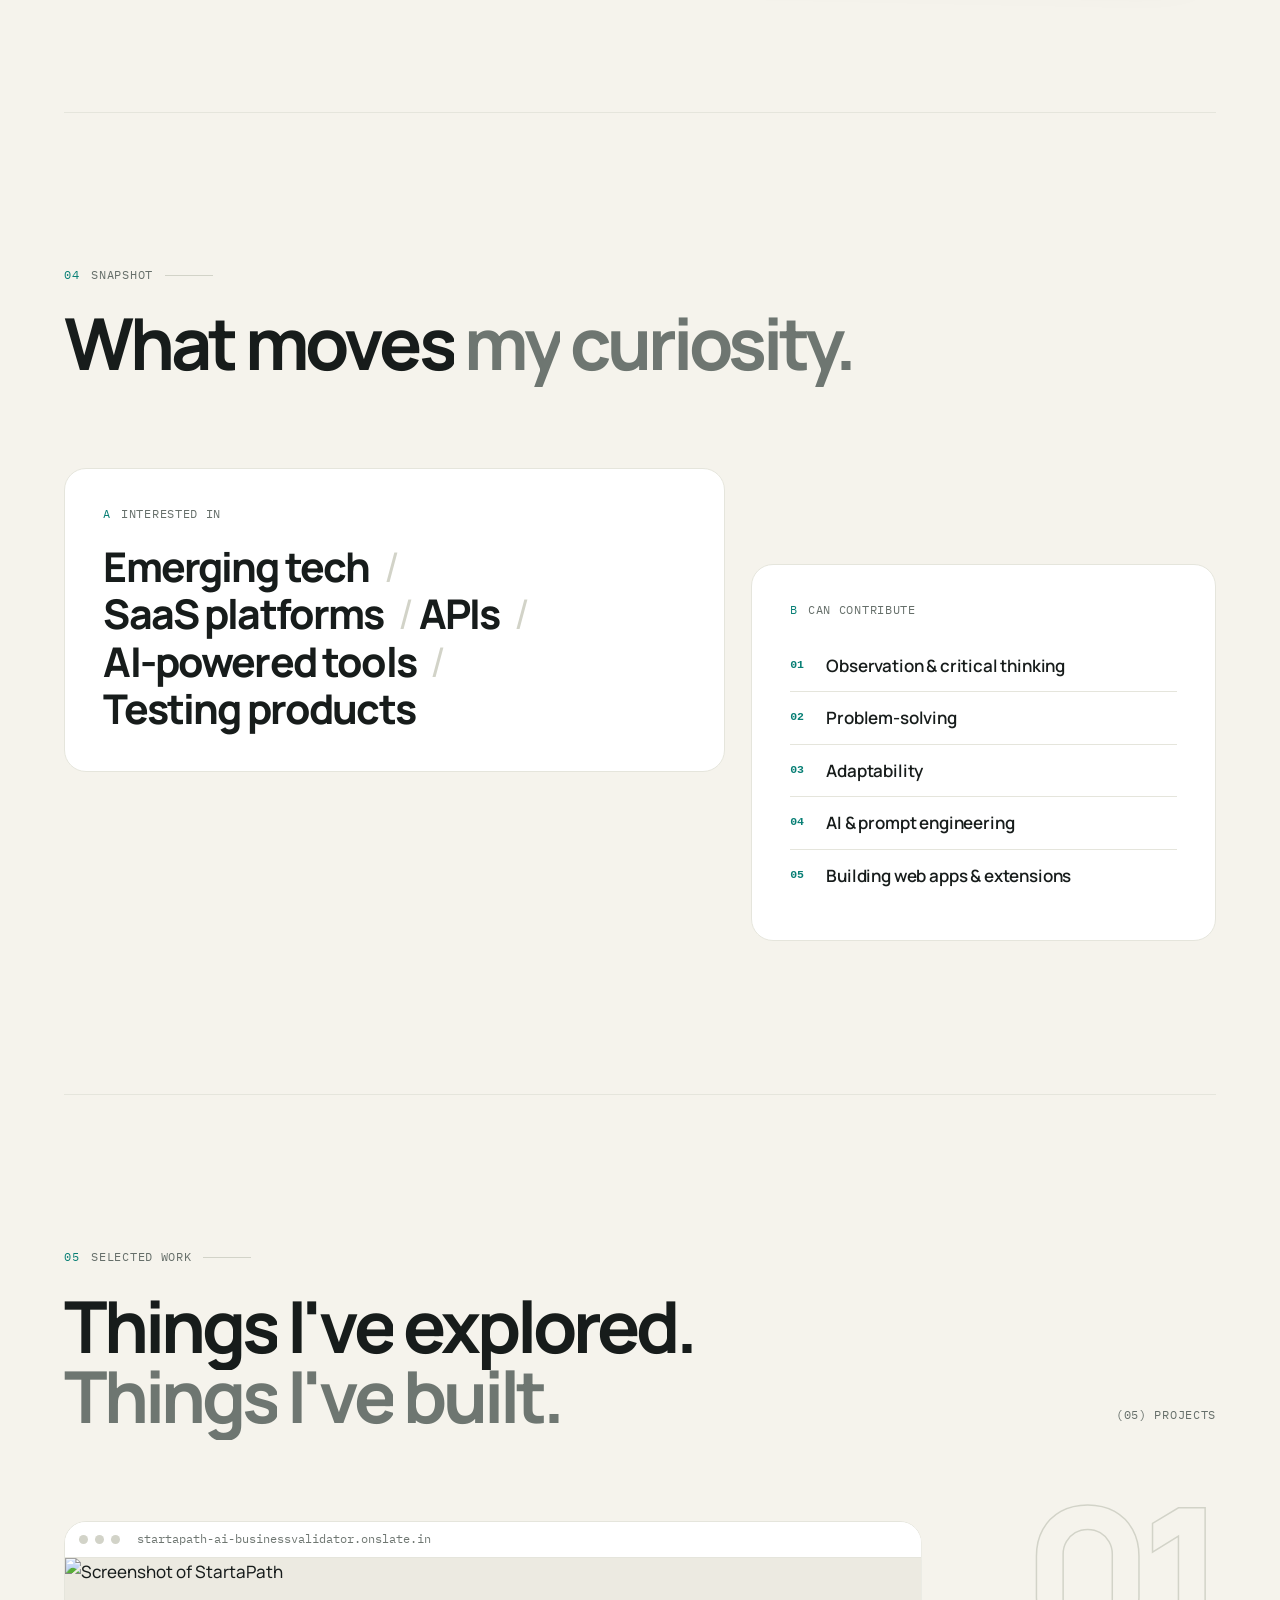
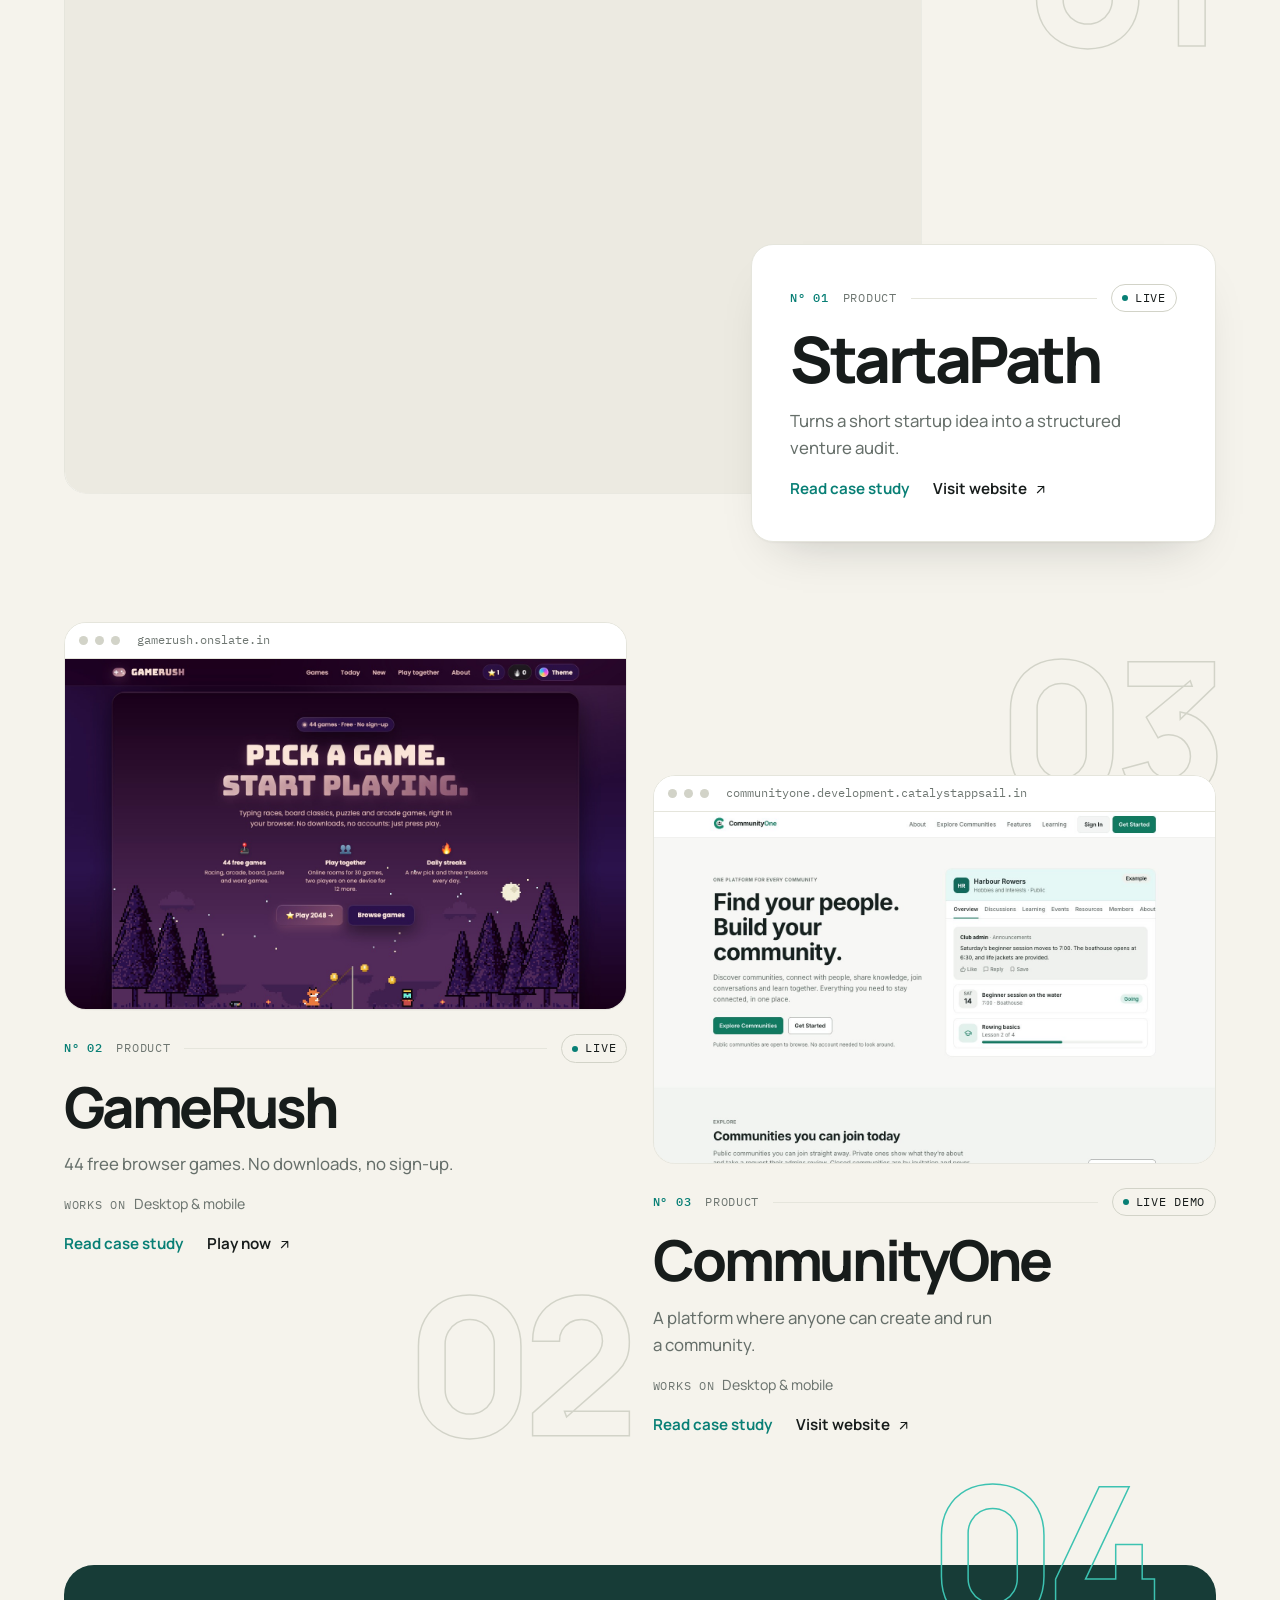
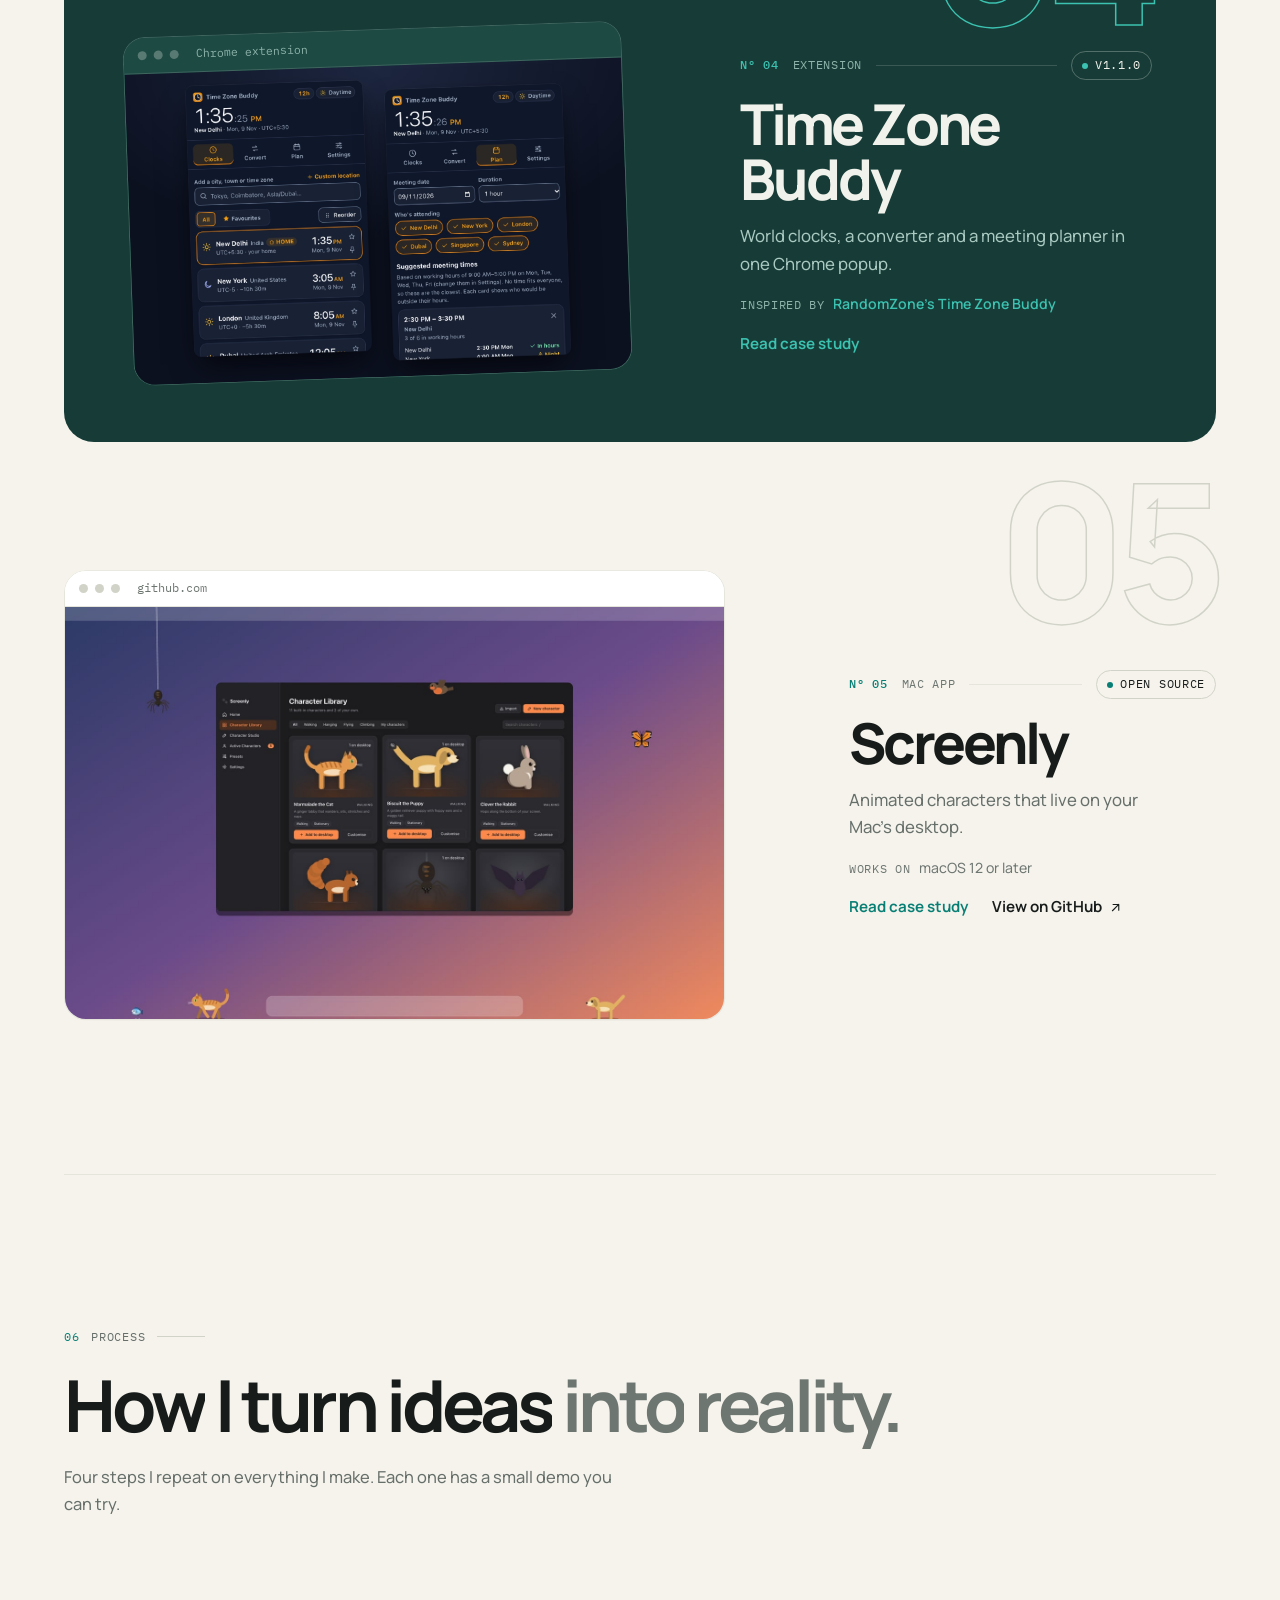
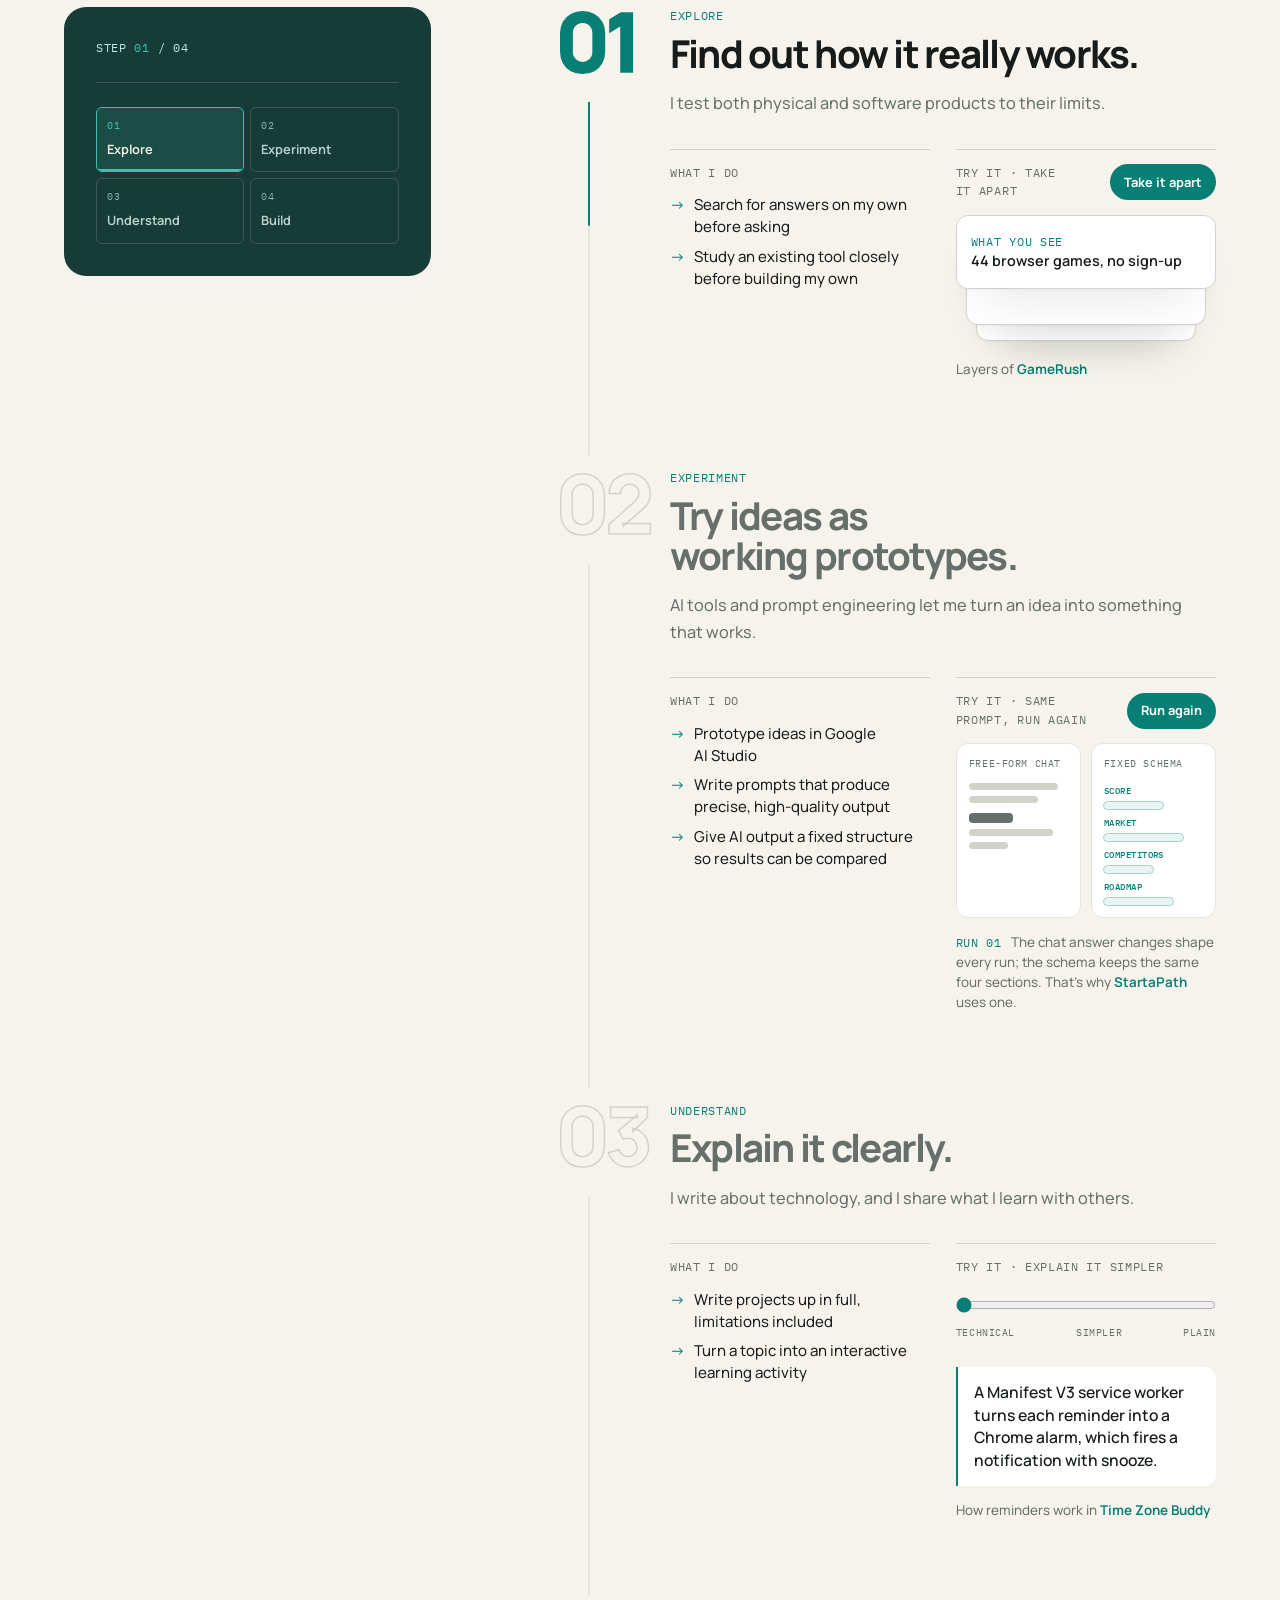
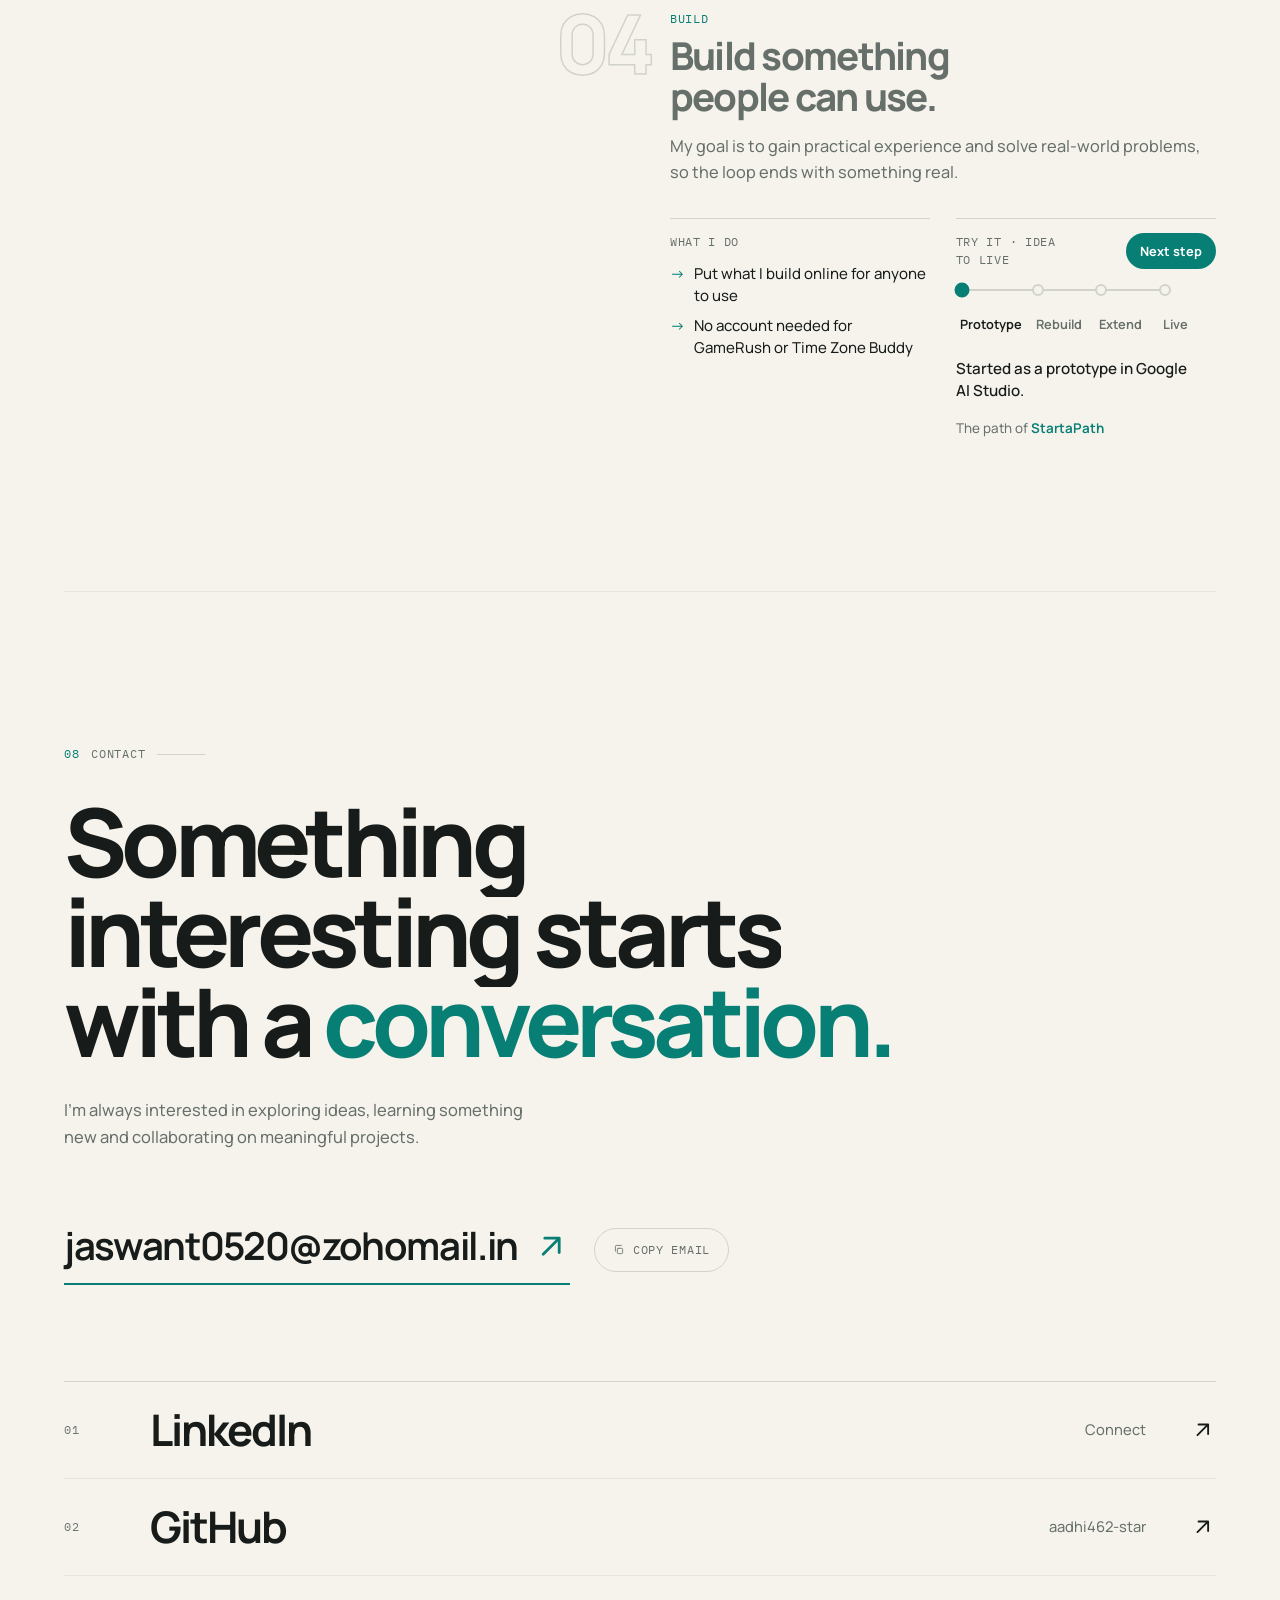
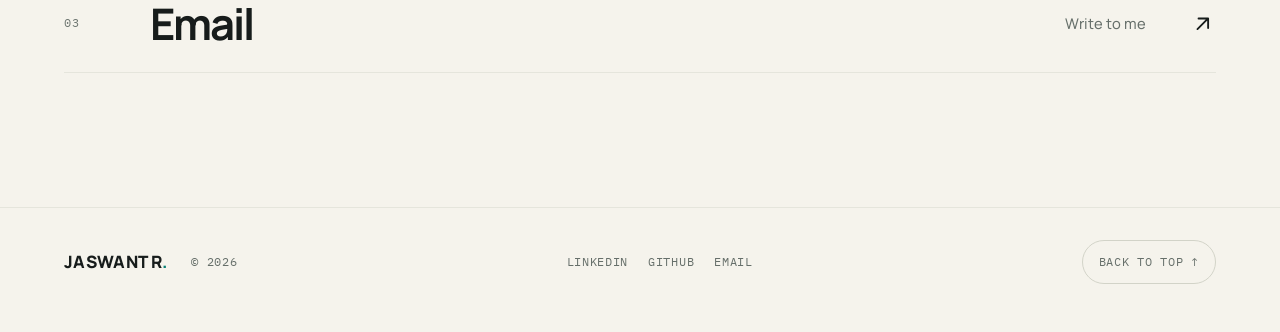
==== commit 3e84e3ad: "Add Screenly as a featured case study Screenly (macOS desktop companion app, MIT, github.com/aadhi46" ====
--- a/index.html
+++ b/index.html
@@ -20,13 +20,13 @@
     <link rel="preconnect" href="https://fonts.googleapis.com">
     <link rel="preconnect" href="https://fonts.gstatic.com" crossorigin>
     <link href="https://fonts.googleapis.com/css2?family=Manrope:wght@300..800&family=IBM+Plex+Mono:wght@400;500&display=swap" rel="stylesheet">
-    <link rel="stylesheet" href="css/styles.css?v=20261113a">
+    <link rel="stylesheet" href="css/styles.css?v=20261114a">
     <!-- On every deploy: change SITE_VERSION here, the ?v= on the CSS/JS links, and version.json to the same value -->
     <script>
         // The host tells browsers to keep this page for a year, so a returning visitor can be shown an old copy.
         // Ask for version.json (never cached); if it's newer than this page, refetch the page and reload once.
         (function () {
-            var SITE_VERSION = '20261113a';
+            var SITE_VERSION = '20261114a';
             try {
                 fetch('version.json?nc=' + Date.now(), { cache: 'no-store' })
                     .then(function (r) { return r.ok ? r.json() : null; })
@@ -624,8 +624,8 @@
 
     <div class="toast mono" id="toast" role="status" aria-live="polite"></div>
 
-    <script src="js/projects.js?v=20261113a"></script>
-    <script src="js/journal.js?v=20261113a"></script>
-    <script src="js/main.js?v=20261113a"></script>
+    <script src="js/projects.js?v=20261114a"></script>
+    <script src="js/journal.js?v=20261114a"></script>
+    <script src="js/main.js?v=20261114a"></script>
 </body>
 </html>
